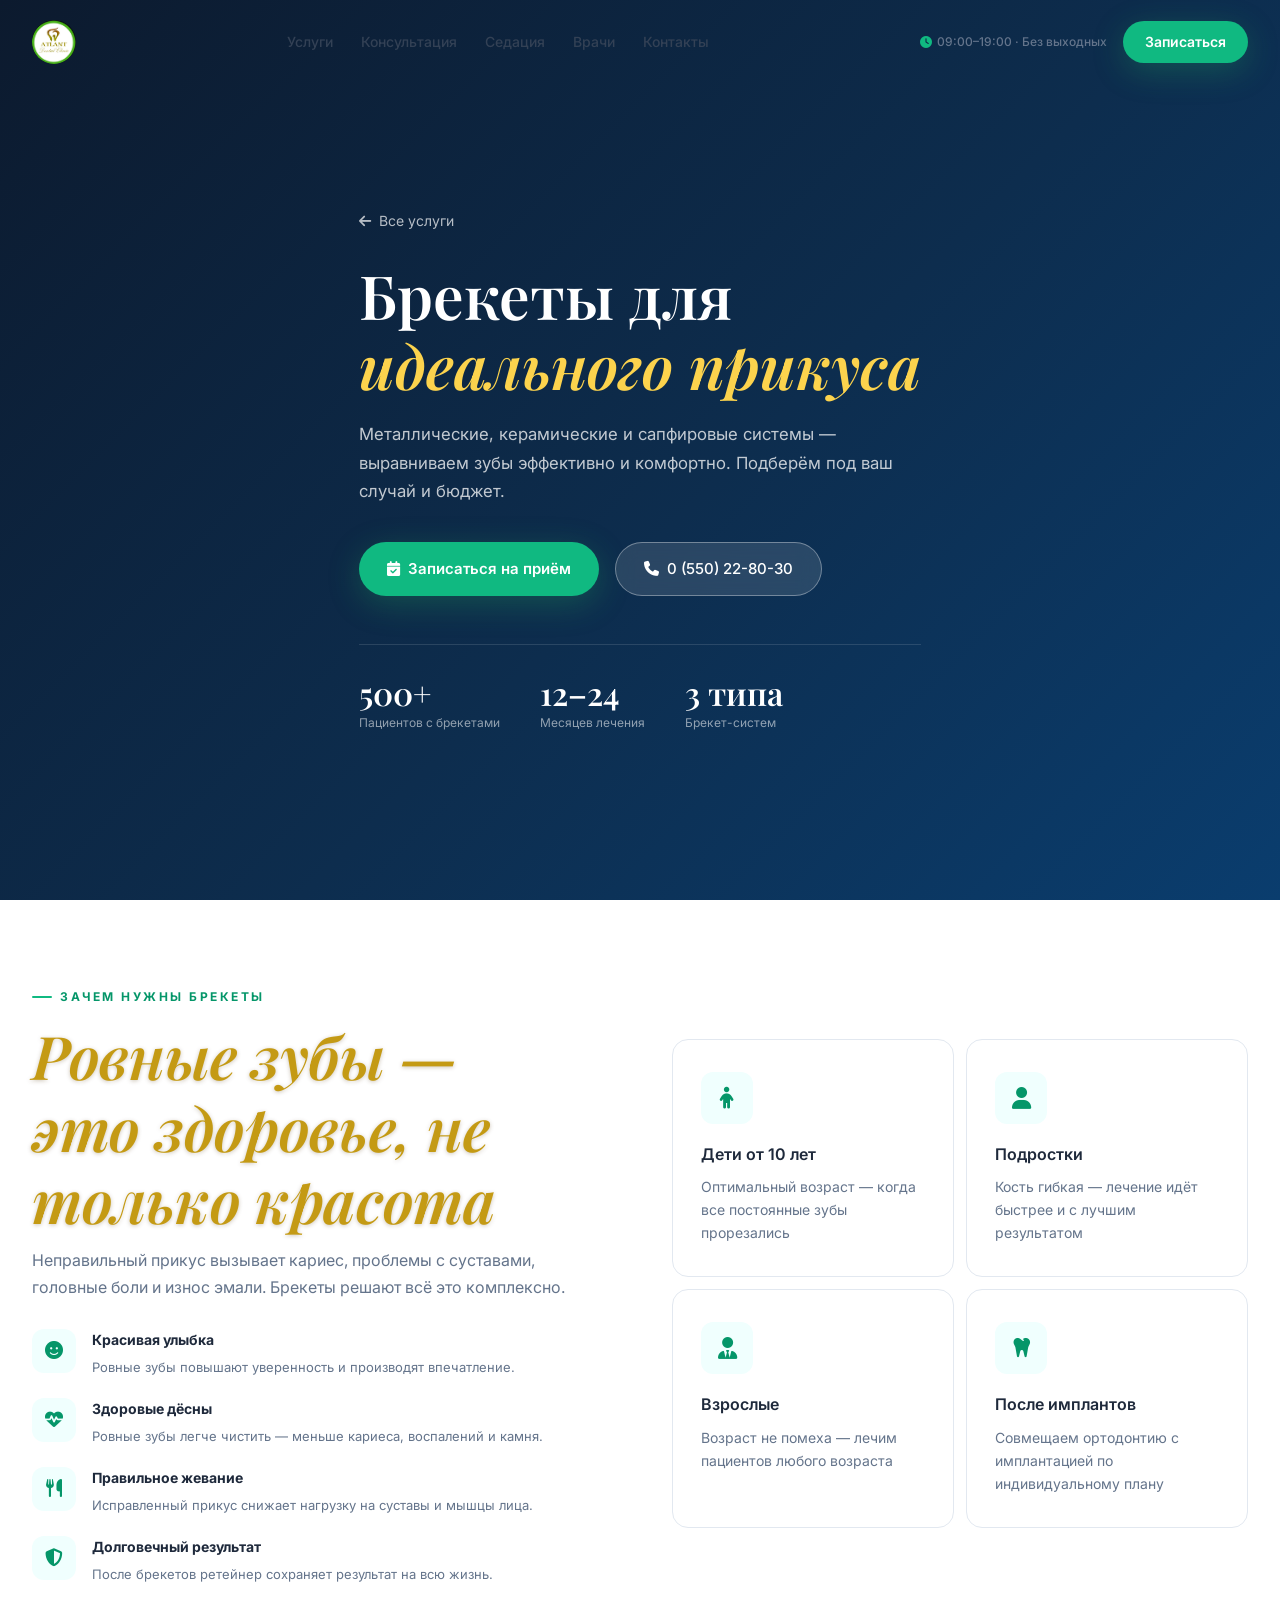
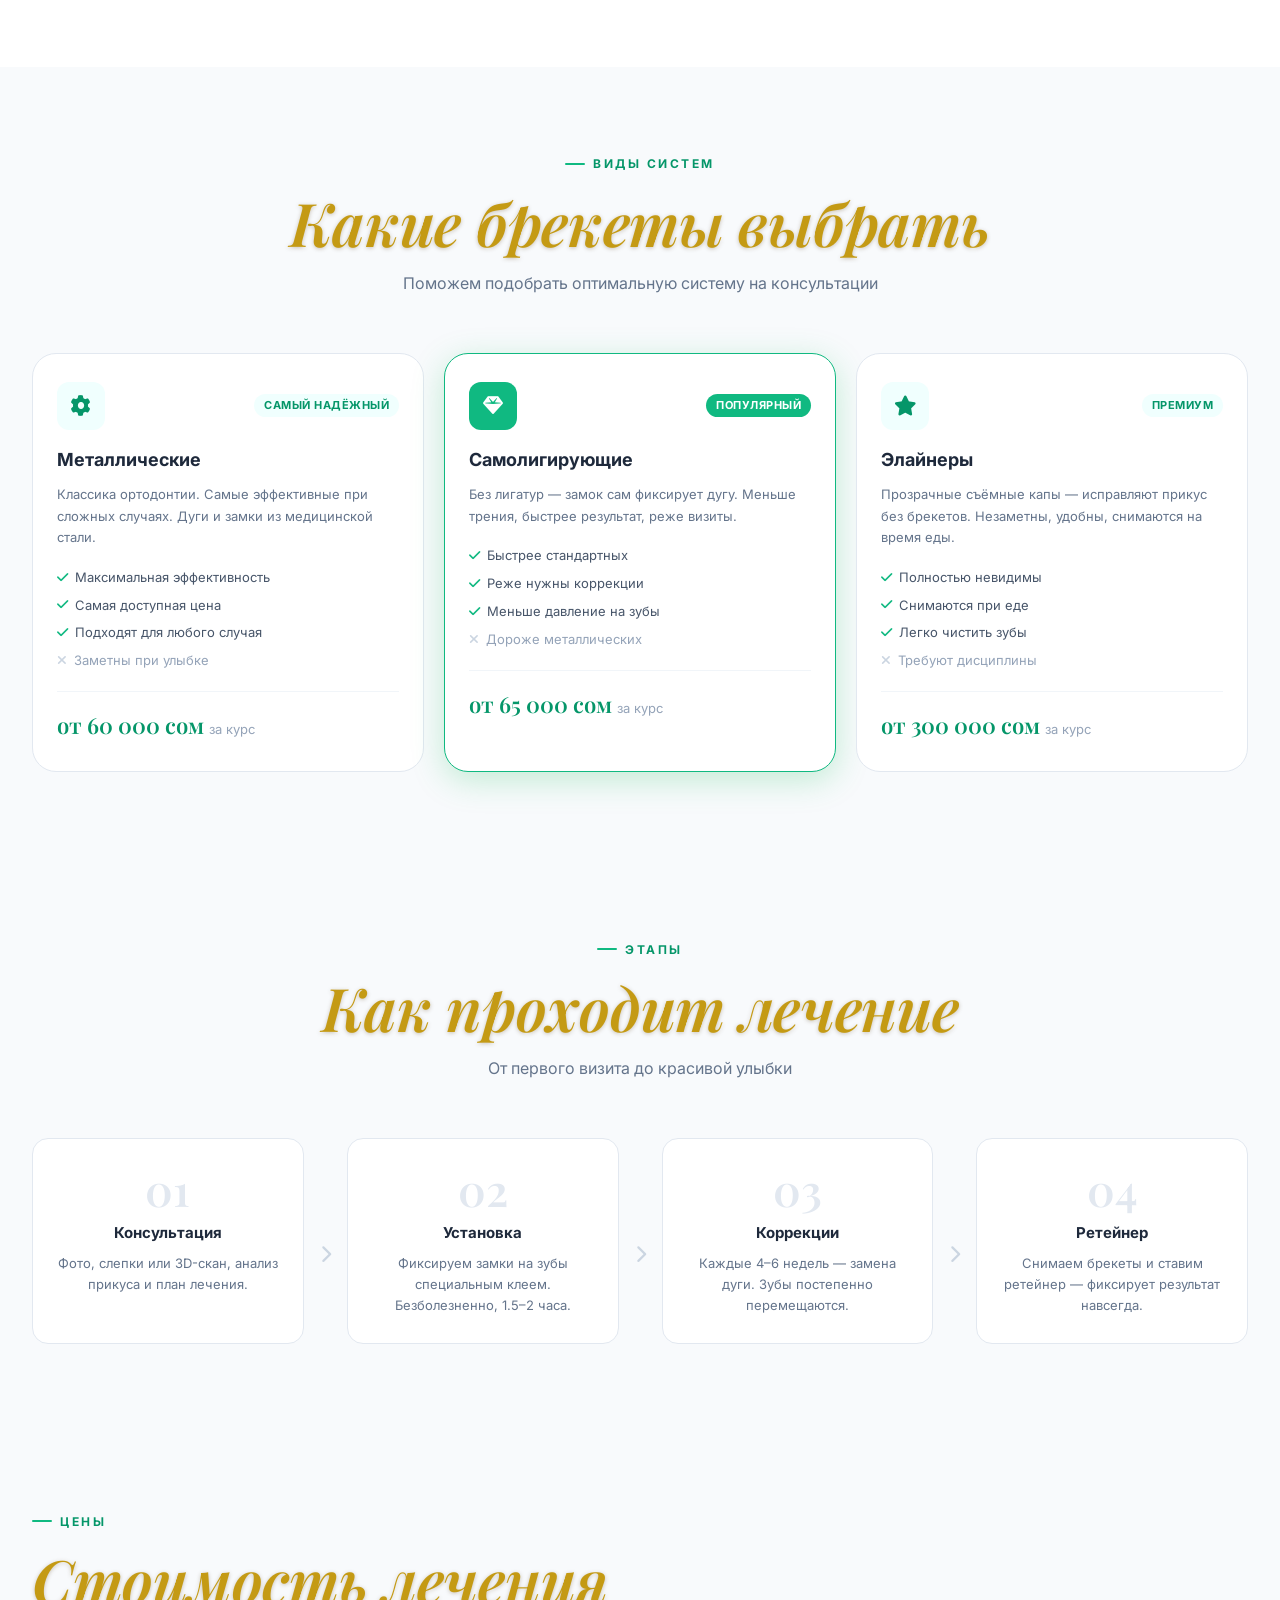
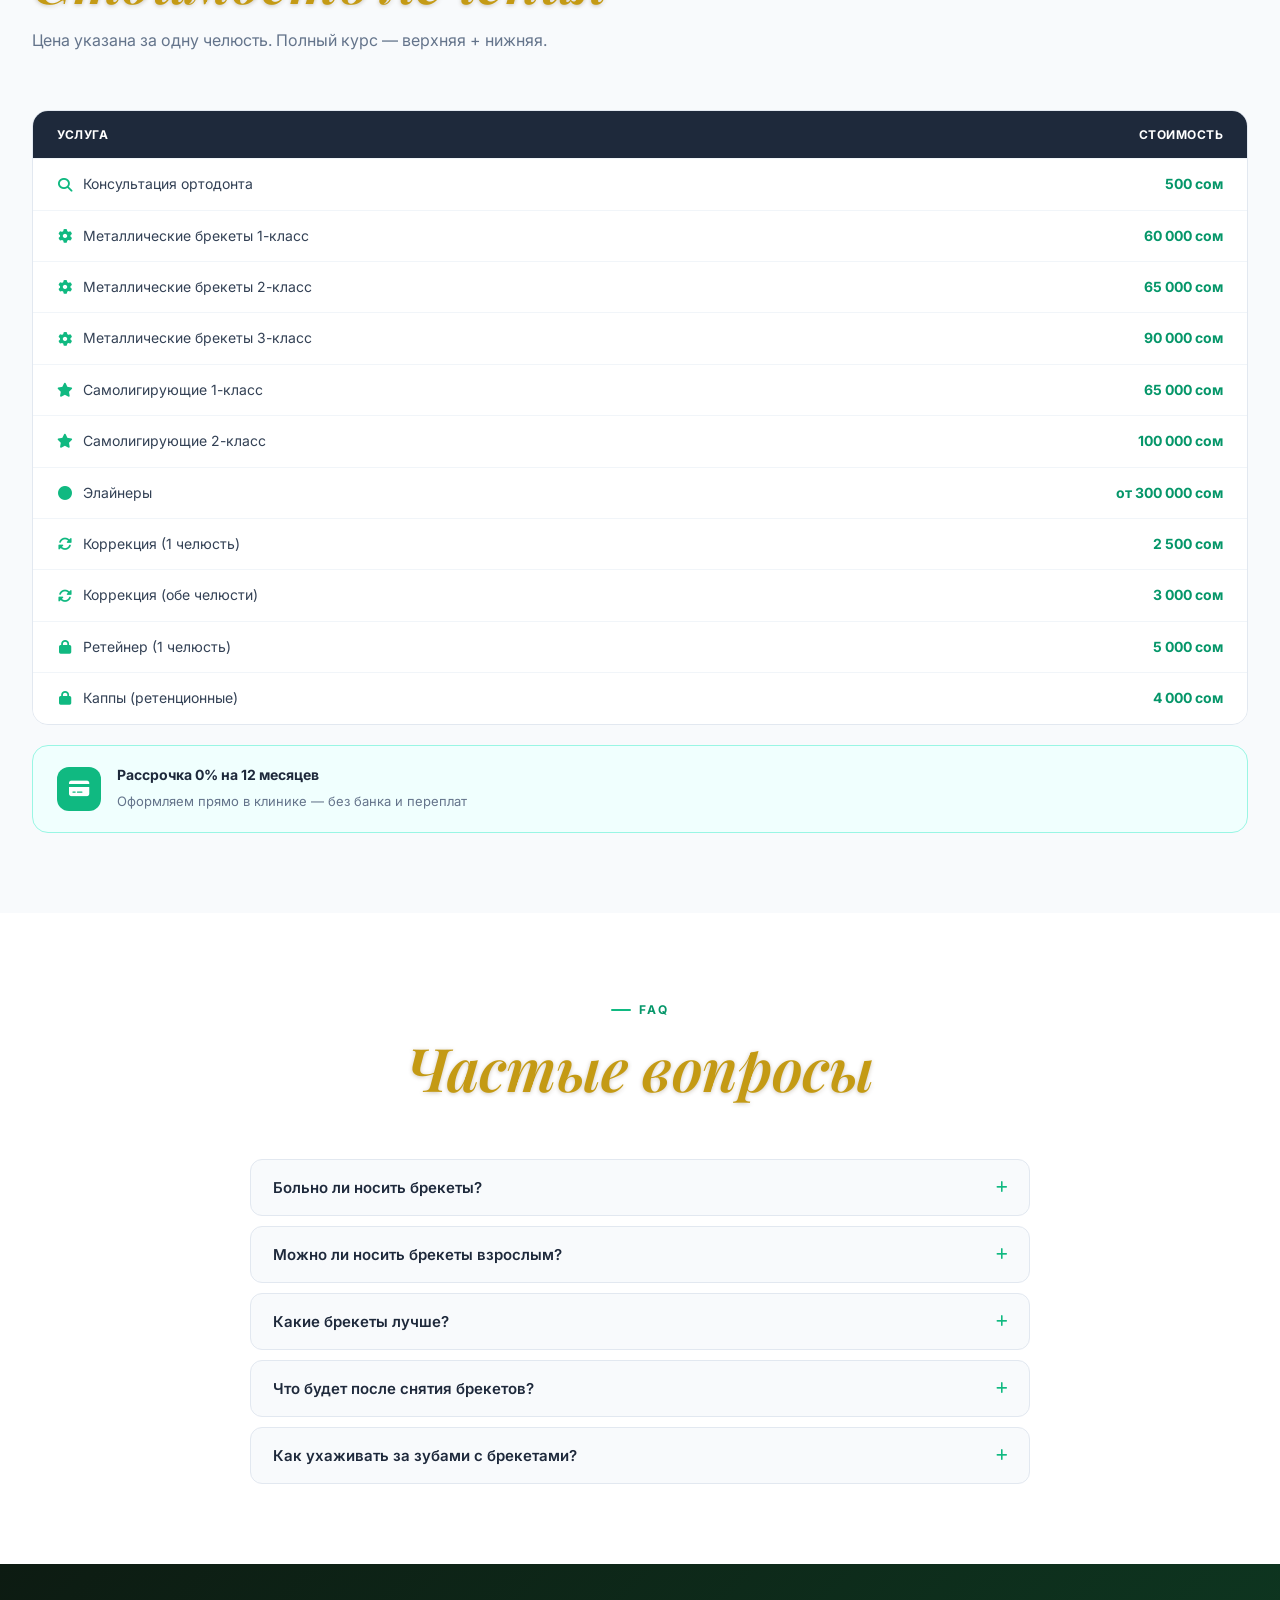
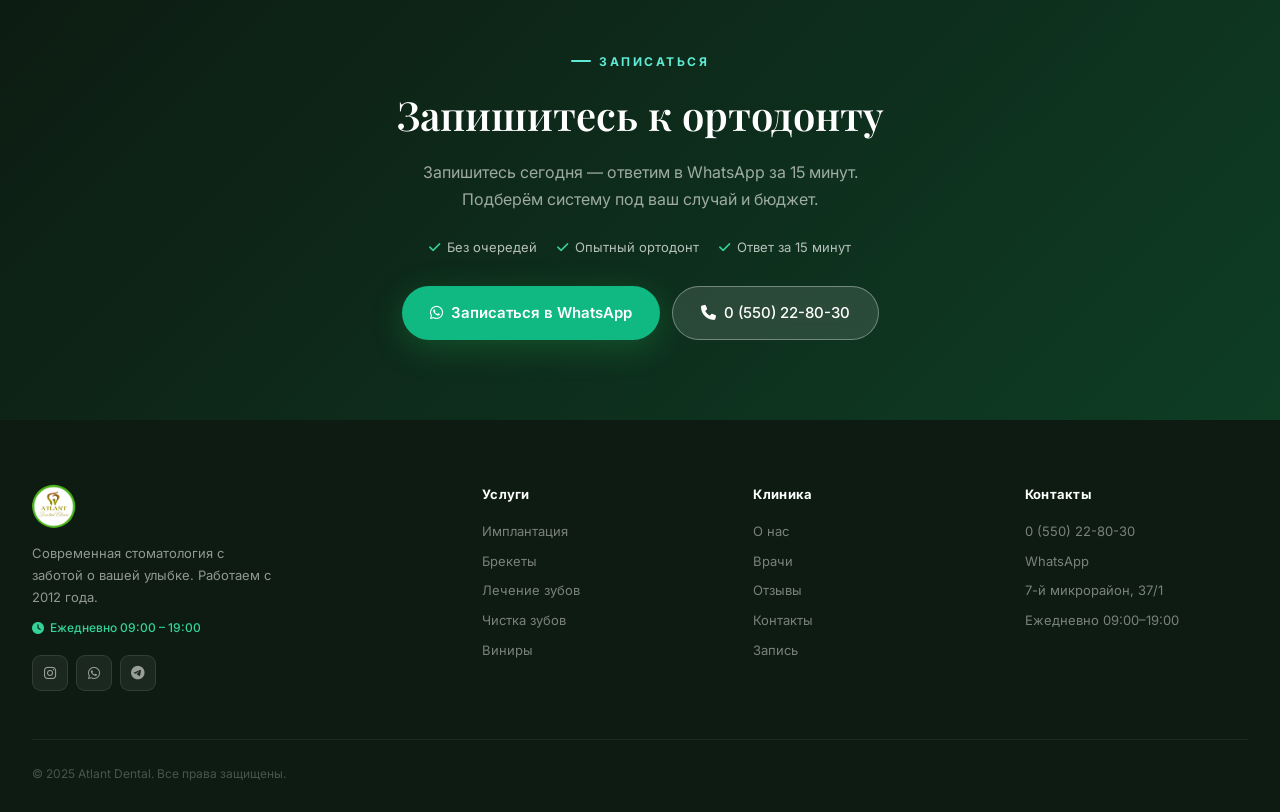
==== braces.html @ 26ce2384 "redesign: light green hero, remove chips, dark nav text" ====
<!DOCTYPE html>
<html lang="ru">
<head>
  <meta charset="UTF-8"/>
  <meta name="viewport" content="width=device-width, initial-scale=1.0"/>
  <title>Брекеты — Atlant Dental Clinic</title>
  <link rel="preconnect" href="https://fonts.googleapis.com"/>
  <link rel="preconnect" href="https://fonts.gstatic.com" crossorigin/>
  <link href="https://fonts.googleapis.com/css2?family=Inter:wght@300;400;500;600;700&family=Playfair+Display:ital,wght@0,400;0,600;1,400&display=swap" rel="stylesheet"/>
  <link rel="stylesheet" href="https://cdnjs.cloudflare.com/ajax/libs/font-awesome/6.5.0/css/all.min.css"/>
  <link rel="stylesheet" href="style.css"/>
</head>
<body>
<!-- NAVBAR -->
<nav id="navbar">
  <div class="nav-inner">
    <a href="index.html" class="logo"><img src="images/logo.png" alt="Atlant Dental Clinic" class="logo-img"/></a>
    <ul class="nav-links">
      <li><a href="index.html#services">Услуги</a></li>
      <li><a href="index.html#consultation">Консультация</a></li>
      <li><a href="index.html#sedation">Седация</a></li>
      <li><a href="index.html#doctors">Врачи</a></li>
      <li><a href="index.html#contacts">Контакты</a></li>
    </ul>
    <div class="nav-right">
      <div class="nav-hours"><i class="fas fa-clock"></i> 09:00–19:00 · Без выходных</div>
      <a href="index.html#appointment" class="btn-nav">Записаться</a>
    </div>
    <div class="burger" id="burger"><span></span><span></span><span></span></div>
  </div>
</nav>

<!-- MOBILE MENU -->
<div class="mobile-menu" id="mobileMenu">
  <button class="close-menu" id="closeMenu"><i class="fas fa-times"></i></button>
  <a href="index.html#services" class="mob-link">Услуги</a>
  <a href="index.html#consultation" class="mob-link">Консультация</a>
  <a href="index.html#sedation" class="mob-link">Седация</a>
  <a href="index.html#doctors" class="mob-link">Врачи</a>
  <a href="index.html#contacts" class="mob-link">Контакты</a>
  <a href="index.html#appointment" class="mob-link mob-cta">Записаться на приём</a>
  <div class="mob-hours"><i class="fas fa-clock"></i> Работаем ежедневно 09:00 – 19:00</div>
</div>

<!-- HERO -->
<section class="sp-hero brc-sp-hero">
  <div class="sp-hero-inner">
    <a href="index.html#services" class="sp-back"><i class="fas fa-arrow-left"></i> Все услуги</a>
    <h1 class="sp-hero-title">Брекеты для<br><em>идеального прикуса</em></h1>
    <p class="sp-hero-sub">Металлические, керамические и сапфировые системы — выравниваем зубы эффективно и комфортно. Подберём под ваш случай и бюджет.</p>
    <div class="sp-hero-btns">
      <a href="index.html#appointment" class="btn-green"><i class="fas fa-calendar-check"></i> Записаться на приём</a>
      <a href="tel:+996550228030" class="btn-white-outline"><i class="fas fa-phone"></i> 0 (550) 22-80-30</a>
    </div>
    <div class="sp-hero-stats">
      <div class="sp-stat"><div class="sp-stat-num">500+</div><div class="sp-stat-lbl">Пациентов с брекетами</div></div>
      <div class="sp-stat"><div class="sp-stat-num">12–24</div><div class="sp-stat-lbl">Месяцев лечения</div></div>
      <div class="sp-stat"><div class="sp-stat-num">3 типа</div><div class="sp-stat-lbl">Брекет-систем</div></div>
    </div>
  </div>
</section>

<!-- ABOUT -->
<section class="sp-about-section">
  <div class="container">
    <div class="sp-about-grid">
      <div>
        <div class="section-label reveal">Зачем нужны брекеты</div>
        <h2 class="section-title reveal reveal-delay-1">Ровные зубы —<br>это здоровье, не только красота</h2>
        <p class="section-sub reveal reveal-delay-2">Неправильный прикус вызывает кариес, проблемы с суставами, головные боли и износ эмали. Брекеты решают всё это комплексно.</p>
        <div class="sp-about-list reveal reveal-delay-3">
          <div class="sp-about-item">
            <div class="sp-about-icon"><i class="fas fa-smile"></i></div>
            <div><strong>Красивая улыбка</strong><span>Ровные зубы повышают уверенность и производят впечатление.</span></div>
          </div>
          <div class="sp-about-item">
            <div class="sp-about-icon"><i class="fas fa-heartbeat"></i></div>
            <div><strong>Здоровые дёсны</strong><span>Ровные зубы легче чистить — меньше кариеса, воспалений и камня.</span></div>
          </div>
          <div class="sp-about-item">
            <div class="sp-about-icon"><i class="fas fa-utensils"></i></div>
            <div><strong>Правильное жевание</strong><span>Исправленный прикус снижает нагрузку на суставы и мышцы лица.</span></div>
          </div>
          <div class="sp-about-item">
            <div class="sp-about-icon"><i class="fas fa-shield-alt"></i></div>
            <div><strong>Долговечный результат</strong><span>После брекетов ретейнер сохраняет результат на всю жизнь.</span></div>
          </div>
        </div>
      </div>
      <div class="reveal reveal-delay-2">
        <div class="adv-grid" style="grid-template-columns:1fr 1fr; gap:12px;">
          <div class="adv-card">
            <div class="adv-icon"><i class="fas fa-child"></i></div>
            <div class="adv-title">Дети от 10 лет</div>
            <div class="adv-desc">Оптимальный возраст — когда все постоянные зубы прорезались</div>
          </div>
          <div class="adv-card">
            <div class="adv-icon"><i class="fas fa-user"></i></div>
            <div class="adv-title">Подростки</div>
            <div class="adv-desc">Кость гибкая — лечение идёт быстрее и с лучшим результатом</div>
          </div>
          <div class="adv-card">
            <div class="adv-icon"><i class="fas fa-user-tie"></i></div>
            <div class="adv-title">Взрослые</div>
            <div class="adv-desc">Возраст не помеха — лечим пациентов любого возраста</div>
          </div>
          <div class="adv-card">
            <div class="adv-icon"><i class="fas fa-tooth"></i></div>
            <div class="adv-title">После имплантов</div>
            <div class="adv-desc">Совмещаем ортодонтию с имплантацией по индивидуальному плану</div>
          </div>
        </div>
      </div>
    </div>
  </div>
</section>

<!-- TYPES -->
<section style="padding:80px 0; background:var(--gray-50);" id="brc-types">
  <div class="container">
    <div class="section-head centered">
      <div class="section-label reveal">Виды систем</div>
      <h2 class="section-title reveal reveal-delay-1">Какие брекеты выбрать</h2>
      <p class="section-sub reveal reveal-delay-2">Поможем подобрать оптимальную систему на консультации</p>
    </div>
    <div class="sp-type-grid">
      <div class="sp-type-card reveal reveal-delay-1">
        <div class="sp-type-top">
          <div class="sp-type-icon"><i class="fas fa-cog"></i></div>
          <span class="sp-type-badge">Самый надёжный</span>
        </div>
        <div class="sp-type-name">Металлические</div>
        <div class="sp-type-desc">Классика ортодонтии. Самые эффективные при сложных случаях. Дуги и замки из медицинской стали.</div>
        <div class="sp-type-pros">
          <div class="sp-type-pro"><i class="fas fa-check"></i> Максимальная эффективность</div>
          <div class="sp-type-pro"><i class="fas fa-check"></i> Самая доступная цена</div>
          <div class="sp-type-pro"><i class="fas fa-check"></i> Подходят для любого случая</div>
          <div class="sp-type-pro con"><i class="fas fa-times"></i> Заметны при улыбке</div>
        </div>
        <div class="sp-type-price">от 60 000 сом <span>за курс</span></div>
      </div>
      <div class="sp-type-card sp-type-card--featured reveal reveal-delay-2">
        <div class="sp-type-top">
          <div class="sp-type-icon"><i class="fas fa-gem"></i></div>
          <span class="sp-type-badge">Популярный</span>
        </div>
        <div class="sp-type-name">Самолигирующие</div>
        <div class="sp-type-desc">Без лигатур — замок сам фиксирует дугу. Меньше трения, быстрее результат, реже визиты.</div>
        <div class="sp-type-pros">
          <div class="sp-type-pro"><i class="fas fa-check"></i> Быстрее стандартных</div>
          <div class="sp-type-pro"><i class="fas fa-check"></i> Реже нужны коррекции</div>
          <div class="sp-type-pro"><i class="fas fa-check"></i> Меньше давление на зубы</div>
          <div class="sp-type-pro con"><i class="fas fa-times"></i> Дороже металлических</div>
        </div>
        <div class="sp-type-price">от 65 000 сом <span>за курс</span></div>
      </div>
      <div class="sp-type-card reveal reveal-delay-3">
        <div class="sp-type-top">
          <div class="sp-type-icon"><i class="fas fa-star"></i></div>
          <span class="sp-type-badge">Премиум</span>
        </div>
        <div class="sp-type-name">Элайнеры</div>
        <div class="sp-type-desc">Прозрачные съёмные капы — исправляют прикус без брекетов. Незаметны, удобны, снимаются на время еды.</div>
        <div class="sp-type-pros">
          <div class="sp-type-pro"><i class="fas fa-check"></i> Полностью невидимы</div>
          <div class="sp-type-pro"><i class="fas fa-check"></i> Снимаются при еде</div>
          <div class="sp-type-pro"><i class="fas fa-check"></i> Легко чистить зубы</div>
          <div class="sp-type-pro con"><i class="fas fa-times"></i> Требуют дисциплины</div>
        </div>
        <div class="sp-type-price">от 300 000 сом <span>за курс</span></div>
      </div>
    </div>
  </div>
</section>

<!-- PROCESS -->
<section class="impl-process">
  <div class="container">
    <div class="section-head centered">
      <div class="section-label reveal">Этапы</div>
      <h2 class="section-title reveal reveal-delay-1">Как проходит лечение</h2>
      <p class="section-sub reveal reveal-delay-2">От первого визита до красивой улыбки</p>
    </div>
    <div class="impl-steps">
      <div class="impl-step reveal reveal-delay-1">
        <div class="step-num">01</div>
        <div class="step-title">Консультация</div>
        <div class="step-desc">Фото, слепки или 3D-скан, анализ прикуса и план лечения.</div>
      </div>
      <div class="impl-step-arrow"><i class="fas fa-chevron-right"></i></div>
      <div class="impl-step reveal reveal-delay-2">
        <div class="step-num">02</div>
        <div class="step-title">Установка</div>
        <div class="step-desc">Фиксируем замки на зубы специальным клеем. Безболезненно, 1.5–2 часа.</div>
      </div>
      <div class="impl-step-arrow"><i class="fas fa-chevron-right"></i></div>
      <div class="impl-step reveal reveal-delay-3">
        <div class="step-num">03</div>
        <div class="step-title">Коррекции</div>
        <div class="step-desc">Каждые 4–6 недель — замена дуги. Зубы постепенно перемещаются.</div>
      </div>
      <div class="impl-step-arrow"><i class="fas fa-chevron-right"></i></div>
      <div class="impl-step reveal reveal-delay-4">
        <div class="step-num">04</div>
        <div class="step-title">Ретейнер</div>
        <div class="step-desc">Снимаем брекеты и ставим ретейнер — фиксирует результат навсегда.</div>
      </div>
    </div>
  </div>
</section>

<!-- PRICING TABLE -->
<section class="sp-pricing">
  <div class="container">
    <div class="section-head">
      <div class="section-label reveal">Цены</div>
      <h2 class="section-title reveal reveal-delay-1">Стоимость лечения</h2>
      <p class="section-sub reveal reveal-delay-2">Цена указана за одну челюсть. Полный курс — верхняя + нижняя.</p>
    </div>
    <div class="sp-price-table reveal reveal-delay-1">
      <div class="sp-price-row sp-price-row-head"><span>Услуга</span><span>Стоимость</span></div>
      <div class="sp-price-row">
        <div class="sp-price-item-name"><i class="fas fa-search"></i> Консультация ортодонта</div>
        <span class="sp-price-amount">500 сом</span>
      </div>
      <div class="sp-price-row">
        <div class="sp-price-item-name"><i class="fas fa-cog"></i> Металлические брекеты 1-класс</div>
        <span class="sp-price-amount">60 000 сом</span>
      </div>
      <div class="sp-price-row">
        <div class="sp-price-item-name"><i class="fas fa-cog"></i> Металлические брекеты 2-класс</div>
        <span class="sp-price-amount">65 000 сом</span>
      </div>
      <div class="sp-price-row">
        <div class="sp-price-item-name"><i class="fas fa-cog"></i> Металлические брекеты 3-класс</div>
        <span class="sp-price-amount">90 000 сом</span>
      </div>
      <div class="sp-price-row">
        <div class="sp-price-item-name"><i class="fas fa-star"></i> Самолигирующие 1-класс</div>
        <span class="sp-price-amount">65 000 сом</span>
      </div>
      <div class="sp-price-row">
        <div class="sp-price-item-name"><i class="fas fa-star"></i> Самолигирующие 2-класс</div>
        <span class="sp-price-amount">100 000 сом</span>
      </div>
      <div class="sp-price-row">
        <div class="sp-price-item-name"><i class="fas fa-circle"></i> Элайнеры</div>
        <span class="sp-price-amount">от 300 000 сом</span>
      </div>
      <div class="sp-price-row">
        <div class="sp-price-item-name"><i class="fas fa-sync-alt"></i> Коррекция (1 челюсть)</div>
        <span class="sp-price-amount">2 500 сом</span>
      </div>
      <div class="sp-price-row">
        <div class="sp-price-item-name"><i class="fas fa-sync-alt"></i> Коррекция (обе челюсти)</div>
        <span class="sp-price-amount">3 000 сом</span>
      </div>
      <div class="sp-price-row">
        <div class="sp-price-item-name"><i class="fas fa-lock"></i> Ретейнер (1 челюсть)</div>
        <span class="sp-price-amount">5 000 сом</span>
      </div>
      <div class="sp-price-row">
        <div class="sp-price-item-name"><i class="fas fa-lock"></i> Каппы (ретенционные)</div>
        <span class="sp-price-amount">4 000 сом</span>
      </div>
    </div>
    <div class="sp-installment reveal">
      <div class="sp-installment-icon"><i class="fas fa-credit-card"></i></div>
      <div><strong>Рассрочка 0% на 12 месяцев</strong><span>Оформляем прямо в клинике — без банка и переплат</span></div>
    </div>
  </div>
</section>

<!-- FAQ -->
<section class="impl-faq-section">
  <div class="container">
    <div class="section-head centered">
      <div class="section-label reveal">FAQ</div>
      <h2 class="section-title reveal reveal-delay-1">Частые вопросы</h2>
    </div>
    <div class="impl-faq-list">
      <div class="impl-faq-item reveal reveal-delay-1">
        <button class="impl-faq-q">Больно ли носить брекеты? <i class="fas fa-plus"></i></button>
        <div class="impl-faq-a">Установка безболезненна. Первые 3–5 дней после установки и коррекции возможна ноющая боль при жевании — это нормально. Снимается обычными обезболивающими.</div>
      </div>
      <div class="impl-faq-item reveal reveal-delay-2">
        <button class="impl-faq-q">Можно ли носить брекеты взрослым? <i class="fas fa-plus"></i></button>
        <div class="impl-faq-a">Да, ограничений по возрасту нет. У взрослых лечение может занять чуть больше времени, но результат тот же. Многие наши пациенты — люди 30–45 лет.</div>
      </div>
      <div class="impl-faq-item reveal reveal-delay-3">
        <button class="impl-faq-q">Какие брекеты лучше? <i class="fas fa-plus"></i></button>
        <div class="impl-faq-a">С медицинской точки зрения — одинаково эффективны. Металлические дешевле и прочнее, керамические и сапфировые — незаметнее. Ортодонт поможет выбрать на консультации.</div>
      </div>
      <div class="impl-faq-item reveal reveal-delay-1">
        <button class="impl-faq-q">Что будет после снятия брекетов? <i class="fas fa-plus"></i></button>
        <div class="impl-faq-a">Устанавливается ретейнер — тонкая проволока на внутренней поверхности зубов. Фиксирует результат и носится постоянно. Без ретейнера зубы могут вернуться в исходное положение.</div>
      </div>
      <div class="impl-faq-item reveal reveal-delay-2">
        <button class="impl-faq-q">Как ухаживать за зубами с брекетами? <i class="fas fa-plus"></i></button>
        <div class="impl-faq-a">Чистить зубы после каждого приёма пищи ортодонтической щёткой и ёршиками. Рекомендуется ирригатор. Избегать твёрдой и липкой пищи.</div>
      </div>
    </div>
  </div>
</section>

<!-- CTA -->
<section class="impl-cta">
  <div class="container">
    <div class="sp-cta-inner reveal">
      <div class="section-label label-light" style="justify-content:center;">Записаться</div>
      <h2>Запишитесь к ортодонту</h2>
      <p>Запишитесь сегодня — ответим в WhatsApp за 15 минут.<br>Подберём систему под ваш случай и бюджет.</p>
      <div class="sp-cta-badges">
        <span><i class="fas fa-check"></i> Без очередей</span>
        <span><i class="fas fa-check"></i> Опытный ортодонт</span>
        <span><i class="fas fa-check"></i> Ответ за 15 минут</span>
      </div>
      <div class="sp-cta-btns">
        <a href="index.html#appointment" class="btn-green"><i class="fab fa-whatsapp"></i> Записаться в WhatsApp</a>
        <a href="tel:+996550228030" class="btn-white-outline"><i class="fas fa-phone"></i> 0 (550) 22-80-30</a>
      </div>
    </div>
  </div>
</section>
<!-- FOOTER -->
<footer>
  <div class="footer-inner container">
    <div class="footer-top">
      <div class="footer-brand">
        <a href="index.html" class="logo"><img src="images/logo.png" alt="Atlant Dental Clinic" class="logo-img"/></a>
        <p>Современная стоматология с заботой о вашей улыбке. Работаем с 2012 года.</p>
        <div class="footer-hours"><i class="fas fa-clock"></i> Ежедневно 09:00 – 19:00</div>
        <div class="footer-socials">
          <a href="https://www.instagram.com/atlant.kg" target="_blank" class="social-btn"><i class="fab fa-instagram"></i></a>
          <a href="https://wa.me/996550228030" target="_blank" class="social-btn"><i class="fab fa-whatsapp"></i></a>
          <a href="#" class="social-btn"><i class="fab fa-telegram"></i></a>
        </div>
      </div>
      <div class="footer-col">
        <div class="footer-col-title">Услуги</div>
        <ul class="footer-links">
          <li><a href="implants.html">Имплантация</a></li>
          <li><a href="braces.html">Брекеты</a></li>
          <li><a href="dentheal.html">Лечение зубов</a></li>
          <li><a href="dentclean.html">Чистка зубов</a></li>
          <li><a href="veneers.html">Виниры</a></li>
        </ul>
      </div>
      <div class="footer-col">
        <div class="footer-col-title">Клиника</div>
        <ul class="footer-links">
          <li><a href="index.html#advantages">О нас</a></li>
          <li><a href="index.html#doctors">Врачи</a></li>
          <li><a href="index.html#testimonials">Отзывы</a></li>
          <li><a href="index.html#contacts">Контакты</a></li>
          <li><a href="index.html#appointment">Запись</a></li>
        </ul>
      </div>
      <div class="footer-col">
        <div class="footer-col-title">Контакты</div>
        <ul class="footer-links">
          <li><a href="tel:+996550228030">0 (550) 22-80-30</a></li>
          <li><a href="https://wa.me/996550228030" target="_blank">WhatsApp</a></li>
          <li><a href="#">7-й микрорайон, 37/1</a></li>
          <li><a href="#">Ежедневно 09:00–19:00</a></li>
        </ul>
      </div>
    </div>
    <div class="footer-bottom">
      <span>© 2025 Atlant Dental. Все права защищены.</span>
    </div>
  </div>
</footer>
<script>
  const navbar = document.getElementById('navbar');
  window.addEventListener('scroll', () => navbar.classList.toggle('scrolled', window.scrollY > 60));
  const burger = document.getElementById('burger');
  const mobileMenu = document.getElementById('mobileMenu');
  function closeMobile() { burger.classList.remove('active'); mobileMenu.classList.remove('active'); document.body.classList.remove('no-scroll'); }
  document.getElementById('closeMenu').addEventListener('click', closeMobile);
  burger.addEventListener('click', () => { burger.classList.toggle('active'); mobileMenu.classList.toggle('active'); });
  document.querySelectorAll('.mob-link').forEach(l => l.addEventListener('click', closeMobile));
  const revealObs = new IntersectionObserver(entries => entries.forEach(e => { if(e.isIntersecting){ e.target.classList.add('visible'); revealObs.unobserve(e.target); } }), { threshold: 0.1 });
  document.querySelectorAll('.reveal').forEach(el => revealObs.observe(el));
  document.querySelectorAll('.impl-faq-q').forEach(btn => {
    btn.addEventListener('click', () => {
      const item = btn.parentElement;
      const isOpen = item.classList.contains('open');
      document.querySelectorAll('.impl-faq-item').forEach(i => i.classList.remove('open'));
      if (!isOpen) item.classList.add('open');
    });
  });
</script>
</body>
</html>
---- style.css ----
/* ═══════════════════════════════════════════════
   ATLANT DENTAL CLINIC — Design System v2
   Palette: White + Green (Medical & Premium)
═══════════════════════════════════════════════ */

*, *::before, *::after { box-sizing: border-box; margin: 0; padding: 0; }

:root {
  /* ── Brand Greens (тёплый эмеральд, мягче) ── */
  --green-50:  #f0fffe;
  --green-100: #ccfbf1;
  --green-200: #99f6e4;
  --green-300: #5eead4;
  --green-400: #2dd4bf;
  --green-500: #14b8a6;
  --green-600: #0d9488;
  --green-700: #0f766e;
  --green-800: #115e59;

  /* ── Primary (teal-emerald) ── */
  --primary: #10b981;
  --primary-dark: #059669;
  --primary-light: #34d399;
  --primary-soft: #d1fae5;

  /* ── Neutrals ── */
  --white: #ffffff;
  --off-white: #f8fafc;
  --gray-50: #f8fafc;
  --gray-100: #f1f5f9;
  --gray-200: #e2e8f0;
  --gray-300: #cbd5e1;
  --gray-400: #94a3b8;
  --gray-500: #64748b;
  --gray-600: #475569;
  --gray-700: #334155;
  --gray-800: #1e293b;
  --gray-900: #0f172a;

  /* ── Dark BG ── */
  --dark: #0d1b12;
  --dark-mid: #122a1c;
  --dark-light: #1a3d28;

  /* ── UI ── */
  --radius-sm: 8px;
  --radius: 12px;
  --radius-lg: 16px;
  --radius-xl: 24px;
  --radius-2xl: 32px;

  --shadow-xs: 0 1px 3px rgba(0,0,0,0.06);
  --shadow-sm: 0 2px 8px rgba(0,0,0,0.08);
  --shadow-md: 0 4px 24px rgba(0,0,0,0.1);
  --shadow-lg: 0 12px 40px rgba(0,0,0,0.12);
  --shadow-xl: 0 24px 64px rgba(0,0,0,0.14);
  --shadow-green: 0 8px 32px rgba(34,197,94,0.25);
  --shadow-green-lg: 0 16px 48px rgba(34,197,94,0.3);

  --font-head: 'Playfair Display', Georgia, serif;
  --font-body: 'Inter', system-ui, sans-serif;
  --transition: all 0.3s cubic-bezier(0.4,0,0.2,1);
  --transition-fast: all 0.18s ease;
}

html { scroll-behavior: smooth; }
body { font-family: var(--font-body); background: var(--white); color: var(--gray-800); overflow-x: hidden; line-height: 1.6; }
body.no-scroll { overflow: hidden; }
a { text-decoration: none; color: inherit; }
img { max-width: 100%; display: block; }

::-webkit-scrollbar { width: 5px; }
::-webkit-scrollbar-track { background: var(--gray-100); }
::-webkit-scrollbar-thumb { background: var(--primary); border-radius: 3px; }

/* ═══ BUTTONS ═══ */
.btn-green {
  display: inline-flex; align-items: center; gap: 8px;
  background: var(--primary);
  color: white;
  padding: 14px 28px;
  border-radius: 50px;
  font-size: 15px; font-weight: 600;
  border: none; cursor: pointer;
  transition: var(--transition);
  box-shadow: var(--shadow-green);
}
.btn-green:hover { background: var(--primary-dark); transform: translateY(-2px); box-shadow: var(--shadow-green-lg); }

.btn-green-sm {
  display: inline-flex; align-items: center; gap: 6px;
  background: var(--primary); color: white;
  padding: 10px 20px; border-radius: 50px;
  font-size: 13px; font-weight: 600;
  transition: var(--transition); box-shadow: var(--shadow-green);
}
.btn-green-sm:hover { background: var(--primary-dark); }

.btn-green-outline {
  display: inline-flex; align-items: center; gap: 8px;
  background: transparent; color: var(--primary);
  border: 2px solid var(--primary);
  padding: 12px 26px; border-radius: 50px;
  font-size: 15px; font-weight: 600;
  transition: var(--transition); cursor: pointer;
}
.btn-green-outline:hover { background: var(--primary); color: white; box-shadow: var(--shadow-green); transform: translateY(-2px); }

.btn-white-outline {
  display: inline-flex; align-items: center; gap: 8px;
  background: rgba(255,255,255,0.12); color: white;
  border: 1.5px solid rgba(255,255,255,0.35);
  padding: 14px 28px; border-radius: 50px;
  font-size: 15px; font-weight: 500;
  backdrop-filter: blur(10px); transition: var(--transition);
}
.btn-white-outline:hover { background: rgba(255,255,255,0.22); border-color: rgba(255,255,255,0.6); transform: translateY(-2px); }

.btn-white-outline-dark {
  display: inline-flex; align-items: center; gap: 8px;
  background: white; color: var(--gray-700);
  border: 1.5px solid var(--gray-200);
  padding: 14px 28px; border-radius: 50px;
  font-size: 15px; font-weight: 500;
  transition: var(--transition);
}
.btn-white-outline-dark:hover { border-color: var(--primary); color: var(--primary); transform: translateY(-2px); }

/* ═══ NAVBAR ═══ */
nav {
  position: fixed; top: 0; left: 0; right: 0; z-index: 1000;
  padding: 20px 0;
  transition: var(--transition);
}
nav.scrolled {
  background: rgba(255,255,255,0.96);
  backdrop-filter: blur(20px);
  padding: 12px 0;
  box-shadow: 0 1px 0 var(--gray-200), var(--shadow-sm);
}
.nav-inner {
  max-width: 1280px; margin: 0 auto; padding: 0 32px;
  display: flex; align-items: center; gap: 32px;
}
.logo { display: flex; align-items: center; gap: 10px; flex-shrink: 0; }
.logo-icon {
  width: 40px; height: 40px;
  background: var(--primary);
  border-radius: 10px;
  display: flex; align-items: center; justify-content: center;
  color: white; font-size: 18px;
  box-shadow: var(--shadow-green);
}
.logo-text-wrap { display: flex; flex-direction: column; line-height: 1.1; }
.logo-main { font-size: 16px; font-weight: 700; color: var(--gray-900); letter-spacing: 0.5px; }
.logo-sub { font-size: 10px; font-weight: 500; color: var(--gray-400); letter-spacing: 2px; }
nav:not(.scrolled) .logo-main { color: var(--gray-900); }
nav:not(.scrolled) .logo-sub { color: var(--gray-400); }

.nav-links { display: flex; gap: 28px; list-style: none; flex: 1; justify-content: center; }
.nav-links a {
  font-size: 14px; font-weight: 500; color: var(--gray-600);
  transition: var(--transition); white-space: nowrap;
  position: relative; padding-bottom: 2px;
}
.nav-links a::after {
  content: ''; position: absolute; bottom: -2px; left: 0; right: 0;
  height: 2px; background: var(--primary);
  transform: scaleX(0); transition: var(--transition); border-radius: 1px;
}
.nav-links a:hover { color: var(--primary); }
.nav-links a:hover::after { transform: scaleX(1); }
nav:not(.scrolled) .nav-links a { color: var(--gray-700); }
nav:not(.scrolled) .nav-links a:hover { color: var(--primary); }

.nav-right { display: flex; align-items: center; gap: 16px; flex-shrink: 0; }
.nav-hours {
  font-size: 12px; font-weight: 500; color: var(--gray-500);
  display: flex; align-items: center; gap: 5px; white-space: nowrap;
}
.nav-hours i { color: var(--primary); }
nav:not(.scrolled) .nav-hours { color: var(--gray-500); }

.btn-nav {
  background: var(--primary); color: white;
  padding: 10px 22px; border-radius: 50px;
  font-size: 14px; font-weight: 600;
  transition: var(--transition); box-shadow: var(--shadow-green);
  white-space: nowrap;
}
.btn-nav:hover { background: var(--primary-dark); transform: translateY(-1px); box-shadow: var(--shadow-green-lg); }

.burger { display: none; flex-direction: column; gap: 5px; cursor: pointer; padding: 4px; }
.burger span { display: block; width: 22px; height: 2px; background: var(--gray-800); border-radius: 2px; transition: var(--transition); }
nav:not(.scrolled) .burger span { background: var(--gray-800); }
.burger.active span:nth-child(1) { transform: translateY(7px) rotate(45deg); }
.burger.active span:nth-child(2) { opacity: 0; }
.burger.active span:nth-child(3) { transform: translateY(-7px) rotate(-45deg); }

/* ═══ MOBILE MENU ═══ */
.mobile-menu {
  display: none; position: fixed; inset: 0; z-index: 999;
  background: var(--dark);
  flex-direction: column; align-items: center; justify-content: center; gap: 28px;
}
.mobile-menu.active { display: flex; }
.close-menu {
  position: absolute; top: 24px; right: 24px;
  background: rgba(255,255,255,0.08); border: 1px solid rgba(255,255,255,0.12);
  color: white; width: 40px; height: 40px;
  border-radius: 50%; font-size: 16px; cursor: pointer;
  display: flex; align-items: center; justify-content: center;
  transition: var(--transition);
}
.close-menu:hover { background: var(--primary); border-color: var(--primary); }
.mob-link { font-size: 28px; color: rgba(255,255,255,0.85); font-family: var(--font-head); transition: var(--transition); }
.mob-link:hover { color: var(--primary-light); }
.mob-cta { color: var(--primary-light) !important; }
.mob-hours { font-size: 13px; color: rgba(255,255,255,0.4); display: flex; align-items: center; gap: 6px; }
.mob-hours i { color: var(--primary); }

/* ═══ COMMON ═══ */
.container { max-width: 1280px; margin: 0 auto; padding: 0 32px; }
section { padding: 96px 0; }
.section-alt { background: var(--gray-50); }
.section-dark { background: var(--dark); }

.section-head { margin-bottom: 56px; }
.section-head.centered { text-align: center; }
.section-head.centered .section-sub { margin-left: auto; margin-right: auto; }

.section-label {
  display: inline-flex; align-items: center; gap: 8px;
  font-size: 12px; font-weight: 700; letter-spacing: 2.5px; text-transform: uppercase;
  color: var(--primary-dark); margin-bottom: 12px;
}
.section-label::before { content: ''; width: 20px; height: 2px; background: var(--primary); border-radius: 1px; }
.label-light { color: var(--green-300); }
.label-light::before { background: var(--green-300); }

.section-title {
  font-family: var(--font-head);
  font-size: clamp(40px, 5vw, 60px);
  font-weight: 600; font-style: italic;
  color: #c49a14; line-height: 1.2; letter-spacing: -0.3px;
  text-shadow: 0 1px 4px rgba(80,50,0,0.28);
}
.title-white { color: #f0c040; }
.section-sub { font-size: 16px; color: var(--gray-500); line-height: 1.7; max-width: 560px; margin-top: 12px; }
.sub-white { color: rgba(255,255,255,0.5); }

/* ═══ REVEAL ANIMATIONS ═══ */
.reveal, .fade-up, .fade-in {
  opacity: 0; transition: opacity 0.6s cubic-bezier(0.4,0,0.2,1), transform 0.6s cubic-bezier(0.4,0,0.2,1);
}
.reveal { transform: translateY(24px); }
.fade-up { transform: translateY(20px); animation: none; }
.fade-in { animation: none; }
.reveal.visible, .fade-up.visible, .fade-in.visible { opacity: 1; transform: translateY(0) !important; }

/* Hero animations triggered by class */
.fade-up { animation: fadeUpIn 0.7s cubic-bezier(0.4,0,0.2,1) forwards; opacity: 0; }
.fade-in { animation: fadeIn 0.8s cubic-bezier(0.4,0,0.2,1) forwards; opacity: 0; }

@keyframes fadeUpIn { to { opacity: 1; transform: translateY(0); } }
@keyframes fadeIn { to { opacity: 1; } }

.delay-1 { animation-delay: 0.15s; transition-delay: 0.1s; }
.delay-2 { animation-delay: 0.3s; transition-delay: 0.2s; }
.delay-3 { animation-delay: 0.45s; transition-delay: 0.3s; }
.delay-4 { animation-delay: 0.6s; transition-delay: 0.4s; }
.delay-5 { animation-delay: 0.75s; transition-delay: 0.5s; }

/* ═══ IMAGE PLACEHOLDERS ═══ */
.img-placeholder {
  width: 100%; height: 100%;
  background: linear-gradient(135deg, var(--green-50), var(--green-100));
  display: flex; flex-direction: column; align-items: center; justify-content: center;
  gap: 10px; color: var(--green-400);
}
.img-placeholder i { font-size: 48px; opacity: 0.6; }
.img-placeholder span { font-size: 13px; color: var(--gray-400); font-weight: 500; }
.svc-img i { font-size: 36px; }
.doctor-photo i { font-size: 56px; }
.sedation-img i { font-size: 64px; color: var(--green-300); }
.consult-img i { font-size: 80px; color: var(--green-400); }

/* ═══ HERO ═══ */
#hero {
  min-height: 100vh;
  background: linear-gradient(135deg, #e8fdf5 0%, #f0fffe 60%, #ffffff 100%);
  position: relative; overflow: hidden;
  display: flex; align-items: center;
  padding: 100px 0 80px;
}
.hero-bg { position: absolute; inset: 0; pointer-events: none; }
.hero-shape {
  position: absolute; border-radius: 50%;
  background: radial-gradient(circle, #10b981 0%, transparent 70%);
  filter: blur(90px); opacity: 0.08;
}
.hero-shape.shape-1 { width: 600px; height: 600px; top: -200px; right: -100px; }
.hero-shape.shape-2 { width: 400px; height: 400px; bottom: -120px; left: -80px; opacity: 0.05; }
.hero-shape.shape-3 { width: 300px; height: 300px; top: 40%; left: 40%; opacity: 0.04; }

.hero-inner { display: grid; grid-template-columns: 1fr 1fr; gap: 64px; align-items: center; position: relative; z-index: 1; }

.hero-tag {
  display: inline-flex; align-items: center; gap: 8px;
  align-self: flex-start; width: fit-content;
  background: rgba(16,185,129,0.1); border: 1px solid rgba(16,185,129,0.25);
  color: var(--primary-dark); padding: 7px 16px; border-radius: 50px;
  font-size: 13px; font-weight: 500; margin-bottom: 20px;
}
.hero-tag i { color: var(--primary); }

.hero-title {
  font-family: var(--font-head);
  font-size: clamp(40px, 5.5vw, 68px);
  font-weight: 600; font-style: italic;
  color: var(--gray-900); line-height: 1.1; letter-spacing: -1px; margin-bottom: 20px;
  text-shadow: none;
}
.hero-title em { font-style: italic; color: #c49a14; text-shadow: 0 1px 4px rgba(80,50,0,0.18); }

.hero-desc { font-size: 17px; color: var(--gray-600); line-height: 1.75; max-width: 480px; margin-bottom: 36px; }

.hero-btns { display: flex; gap: 12px; flex-wrap: wrap; }

/* outline button for light hero */
.btn-hero-outline {
  display: inline-flex; align-items: center; gap: 8px;
  border: 2px solid var(--gray-300);
  color: var(--gray-700);
  padding: 13px 24px;
  border-radius: 50px;
  font-size: 15px; font-weight: 600;
  background: white;
  transition: var(--transition);
}
.btn-hero-outline:hover {
  border-color: var(--primary);
  color: var(--primary);
  background: var(--primary-soft);
}

.hero-stats {
  display: flex; align-items: center; gap: 0;
  margin-top: 44px; padding-top: 36px;
  border-top: 1px solid var(--gray-200);
}
.hero-stat { text-align: center; flex: 1; }
.hero-stat-num { font-family: var(--font-head); font-size: 36px; font-weight: 600; color: var(--gray-900); line-height: 1; }
.hero-stat-suf { font-size: 20px; font-weight: 600; color: var(--primary); }
.hero-stat-lbl { display: block; font-size: 12px; color: var(--gray-400); margin-top: 4px; letter-spacing: 0.3px; }
.hero-stat-div { width: 1px; height: 40px; background: var(--gray-200); margin: 0 8px; }

/* hero chips */
.hero-chips {
  display: flex; flex-wrap: wrap; gap: 10px;
  margin-top: 18px;
}
.hero-chip {
  display: inline-flex; align-items: center; gap: 6px;
  background: rgba(255,255,255,0.08);
  border: 1px solid rgba(255,255,255,0.14);
  color: rgba(255,255,255,0.82);
  padding: 6px 14px; border-radius: 50px;
  font-size: 13px; font-weight: 500;
  backdrop-filter: blur(4px);
}
.hero-chip i { color: var(--primary-light); font-size: 12px; }

.hero-visual { position: relative; display: flex; justify-content: center; align-items: center; }
.hero-card-main {
  width: 100%; max-width: 460px; aspect-ratio: 4/5;
  border-radius: var(--radius-2xl); overflow: hidden; position: relative;
  box-shadow: var(--shadow-xl), 0 0 0 1px rgba(255,255,255,0.06);
}
.hero-badge-float {
  position: absolute;
  background: rgba(255,255,255,0.97); backdrop-filter: blur(20px);
  border-radius: var(--radius); padding: 12px 18px;
  box-shadow: var(--shadow-lg);
  display: flex; align-items: center; gap: 12px;
  animation: float 3s ease-in-out infinite;
}
.hero-badge-float.badge-safe { bottom: 40px; left: -32px; animation-delay: 0s; }
.hero-badge-float.badge-fast { top: 60px; right: -24px; animation-delay: 1.5s; }
.badge-icon { width: 36px; height: 36px; border-radius: 9px; background: var(--green-50); color: var(--primary); display: flex; align-items: center; justify-content: center; font-size: 16px; }
.hero-badge-float strong { display: block; font-size: 13px; font-weight: 700; color: var(--gray-800); line-height: 1.2; }
.hero-badge-float span { font-size: 11px; color: var(--gray-400); }

@keyframes float { 0%,100% { transform: translateY(0); } 50% { transform: translateY(-8px); } }

.hero-scroll-hint {
  position: absolute; bottom: 32px; left: 50%; transform: translateX(-50%);
  color: rgba(255,255,255,0.3); font-size: 16px;
  animation: bounce 2s ease-in-out infinite;
}
@keyframes bounce { 0%,100% { transform: translateX(-50%) translateY(0); } 50% { transform: translateX(-50%) translateY(6px); } }

/* ═══ TRUST BAR ═══ */
.trust-bar {
  background: white; border-bottom: 1px solid var(--gray-200);
  padding: 18px 0; box-shadow: var(--shadow-xs);
}
.trust-items { display: flex; align-items: center; justify-content: center; gap: 0; flex-wrap: wrap; }
.trust-item { display: flex; align-items: center; gap: 8px; font-size: 13px; font-weight: 500; color: var(--gray-600); padding: 6px 24px; }
.trust-item i { color: var(--primary); font-size: 15px; }
.trust-div { width: 1px; height: 20px; background: var(--gray-200); }

/* ═══ ADVANTAGES ═══ */
.adv-grid { display: grid; grid-template-columns: repeat(3, 1fr); gap: 20px; }
.adv-card {
  background: white; border: 1px solid var(--gray-200);
  border-radius: var(--radius-lg); padding: 32px 28px;
  transition: var(--transition); position: relative; overflow: hidden;
}
.adv-card::before {
  content: ''; position: absolute; top: 0; left: 0; right: 0;
  height: 3px; background: var(--primary);
  transform: scaleX(0); transform-origin: left; transition: var(--transition);
}
.adv-card:hover { transform: translateY(-5px); box-shadow: var(--shadow-lg); border-color: transparent; }
.adv-card:hover::before { transform: scaleX(1); }
.adv-icon {
  width: 52px; height: 52px; border-radius: var(--radius);
  background: var(--green-50); color: var(--primary-dark);
  display: flex; align-items: center; justify-content: center;
  font-size: 22px; margin-bottom: 18px; transition: var(--transition);
}
.adv-card:hover .adv-icon { background: var(--primary); color: white; }
.adv-title { font-size: 16px; font-weight: 600; color: var(--gray-800); margin-bottom: 8px; }
.adv-desc { font-size: 14px; color: var(--gray-500); line-height: 1.65; }

/* ═══ SERVICES ═══ */
.services-grid { display: grid; grid-template-columns: repeat(3, 1fr); gap: 24px; }
.svc-card {
  background: white; border: 1px solid var(--gray-200);
  border-radius: var(--radius-xl); overflow: hidden;
  transition: var(--transition); display: block;
}
.svc-card:hover { transform: translateY(-6px); box-shadow: var(--shadow-xl); border-color: var(--green-200); }
.svc-img-wrap { height: 180px; overflow: hidden; position: relative; }
.svc-body { padding: 24px; }
.svc-icon {
  width: 44px; height: 44px; border-radius: var(--radius-sm);
  background: var(--green-50); color: var(--primary-dark);
  display: flex; align-items: center; justify-content: center;
  font-size: 20px; margin-bottom: 14px; transition: var(--transition);
}
.svc-card:hover .svc-icon { background: var(--primary); color: white; }
.svc-name { font-size: 18px; font-weight: 700; color: var(--gray-800); margin-bottom: 8px; }
.svc-desc { font-size: 13px; color: var(--gray-500); line-height: 1.65; margin-bottom: 18px; }
.svc-link { font-size: 13px; font-weight: 600; color: var(--primary-dark); display: inline-flex; align-items: center; gap: 5px; transition: var(--transition); }
.svc-link i { transition: var(--transition); }
.svc-card:hover .svc-link { color: var(--primary); }
.svc-card:hover .svc-link i { transform: translateX(4px); }

/* ═══ CONSULTATION ═══ */
#consultation { background: white; }
.consult-wrap { display: grid; grid-template-columns: 1fr 1fr; gap: 72px; align-items: center; }
.consult-visual { position: relative; }
.consult-img-wrap {
  width: 100%; aspect-ratio: 3/4;
  border-radius: var(--radius-2xl); overflow: hidden;
  box-shadow: var(--shadow-xl);
}
.consult-price-card {
  position: absolute; bottom: 32px; right: -24px;
  background: white; border-radius: var(--radius-lg);
  padding: 20px 24px; box-shadow: var(--shadow-lg);
  border: 1px solid var(--green-200);
  text-align: center; min-width: 180px;
}
.consult-price-label { font-size: 12px; color: var(--gray-500); font-weight: 600; text-transform: uppercase; letter-spacing: 0.5px; margin-bottom: 6px; }
.consult-price-val { font-family: var(--font-head); font-size: 32px; font-weight: 600; color: var(--primary-dark); line-height: 1; }
.consult-price-val span { font-size: 16px; font-weight: 400; }
.consult-price-note { font-size: 12px; color: var(--gray-400); margin-top: 4px; }

.consult-list { display: flex; flex-direction: column; gap: 16px; margin: 28px 0 32px; }
.consult-item { display: flex; align-items: flex-start; gap: 14px; }
.consult-item-icon {
  width: 40px; height: 40px; border-radius: var(--radius-sm);
  background: var(--green-50); color: var(--primary-dark);
  display: flex; align-items: center; justify-content: center;
  font-size: 16px; flex-shrink: 0;
}
.consult-item strong { display: block; font-size: 14px; font-weight: 600; color: var(--gray-800); margin-bottom: 2px; }
.consult-item span { font-size: 13px; color: var(--gray-500); line-height: 1.5; }

/* ═══ SEDATION ═══ */
.sedation-layout { display: grid; grid-template-columns: 1fr 1fr; gap: 56px; align-items: start; }
.sedation-img-wrap { width: 100%; aspect-ratio: 4/3; border-radius: var(--radius-xl); overflow: hidden; box-shadow: var(--shadow-md); margin-bottom: 28px; }
.sedation-who h3 { font-size: 17px; font-weight: 700; color: var(--gray-800); margin-bottom: 14px; }
.sedation-who-list { list-style: none; display: flex; flex-direction: column; gap: 10px; }
.sedation-who-list li { display: flex; align-items: center; gap: 10px; font-size: 14px; color: var(--gray-600); }
.sedation-who-list li i { color: var(--primary); font-size: 13px; flex-shrink: 0; }

.sedation-benefits h3 { font-size: 20px; font-weight: 700; color: var(--gray-800); margin-bottom: 20px; }
.sedation-cards { display: grid; grid-template-columns: 1fr 1fr; gap: 16px; margin-bottom: 28px; }
.sedation-card {
  background: white; border: 1px solid var(--gray-200);
  border-radius: var(--radius-lg); padding: 20px;
  transition: var(--transition);
}
.sedation-card:hover { border-color: var(--green-300); box-shadow: var(--shadow-sm); transform: translateY(-3px); }
.sed-icon { width: 40px; height: 40px; border-radius: var(--radius-sm); background: var(--green-50); color: var(--primary-dark); display: flex; align-items: center; justify-content: center; font-size: 18px; margin-bottom: 12px; }
.sedation-card strong { display: block; font-size: 14px; font-weight: 600; color: var(--gray-800); margin-bottom: 4px; }
.sedation-card span { font-size: 12px; color: var(--gray-500); line-height: 1.5; }

/* ═══ CTA MID ═══ */
.cta-mid {
  background: linear-gradient(135deg, var(--primary-dark) 0%, var(--green-800) 100%);
  padding: 64px 0;
}
.cta-mid-inner {
  display: flex; align-items: center; justify-content: space-between; gap: 40px;
  background: rgba(255,255,255,0.06); border: 1px solid rgba(255,255,255,0.12);
  border-radius: var(--radius-2xl); padding: 40px 48px;
  backdrop-filter: blur(10px);
}
.cta-mid-text h2 { font-family: var(--font-head); font-size: 32px; font-weight: 600; color: white; margin-bottom: 8px; }
.cta-mid-text p { font-size: 15px; color: rgba(255,255,255,0.65); }
.cta-mid-btns { display: flex; gap: 12px; flex-shrink: 0; }

/* ═══ DOCTORS ═══ */
.doctors-grid { display: grid; grid-template-columns: repeat(4, 1fr); gap: 24px; }
.doctor-card {
  background: white; border-radius: var(--radius-xl); overflow: hidden;
  border: 1px solid var(--gray-200);
  transition: var(--transition); box-shadow: var(--shadow-xs);
}
.doctor-card:hover { transform: translateY(-6px); box-shadow: var(--shadow-xl); border-color: var(--green-200); }
.doctor-img { height: 220px; overflow: hidden; position: relative; }
.doctor-body { padding: 20px; }
.doctor-spec { font-size: 12px; font-weight: 700; text-transform: uppercase; letter-spacing: 1px; color: var(--primary-dark); margin-bottom: 6px; }
.doctor-name { font-size: 16px; font-weight: 700; color: var(--gray-800); margin-bottom: 10px; line-height: 1.3; }
.doctor-exp {
  display: inline-flex; align-items: center; gap: 5px;
  font-size: 12px; color: var(--gray-500);
  background: var(--gray-100); padding: 4px 10px;
  border-radius: 50px; margin-bottom: 10px;
}
.doctor-exp i { color: var(--primary); }
.doctor-desc { font-size: 13px; color: var(--gray-500); line-height: 1.6; }

/* ═══ TESTIMONIALS ═══ */
#testimonials { overflow: hidden; }
.slider-wrap { overflow: hidden; }
.slider-track { display: flex; gap: 20px; transition: transform 0.5s cubic-bezier(0.4,0,0.2,1); }
.review-card {
  min-width: calc(33.333% - 14px); width: calc(33.333% - 14px);
  background: rgba(255,255,255,0.05); border: 1px solid rgba(255,255,255,0.1);
  border-radius: var(--radius-xl); padding: 32px 28px;
  backdrop-filter: blur(10px); flex-shrink: 0;
}
.review-stars { display: flex; gap: 3px; margin-bottom: 14px; }
.review-stars i { color: #fbbf24; font-size: 14px; }
.review-text { font-size: 15px; color: rgba(255,255,255,0.7); line-height: 1.75; margin-bottom: 22px; font-style: italic; }
.review-author { display: flex; align-items: center; gap: 12px; }
.author-ava { width: 40px; height: 40px; border-radius: 50%; background: linear-gradient(135deg, var(--primary), var(--green-300)); display: flex; align-items: center; justify-content: center; font-weight: 700; color: white; font-size: 15px; flex-shrink: 0; }
.author-name { font-size: 14px; font-weight: 600; color: white; }
.author-date { font-size: 12px; color: rgba(255,255,255,0.35); }

.slider-controls { display: flex; align-items: center; justify-content: center; gap: 12px; margin-top: 36px; }
.slider-btn { width: 44px; height: 44px; border-radius: 50%; border: 1px solid rgba(255,255,255,0.15); background: transparent; color: rgba(255,255,255,0.6); cursor: pointer; font-size: 14px; display: flex; align-items: center; justify-content: center; transition: var(--transition); }
.slider-btn:hover { background: var(--primary); border-color: var(--primary); color: white; }
.slider-dots { display: flex; gap: 6px; }
.dot { width: 8px; height: 8px; border-radius: 50%; background: rgba(255,255,255,0.2); cursor: pointer; transition: var(--transition); }
.dot.active { background: var(--primary); width: 24px; border-radius: 4px; }

/* ═══ APPOINTMENT ═══ */
#appointment { background: white; }
.appt-wrap { display: grid; grid-template-columns: 1fr 1.5fr; gap: 72px; align-items: start; }
.appt-features { display: flex; flex-direction: column; gap: 14px; margin-top: 36px; }
.appt-feat { display: flex; align-items: center; gap: 14px; padding: 16px 18px; background: var(--gray-50); border-radius: var(--radius); border: 1px solid var(--gray-200); }
.appt-feat-icon { width: 40px; height: 40px; border-radius: var(--radius-sm); background: var(--green-50); color: var(--primary-dark); display: flex; align-items: center; justify-content: center; font-size: 17px; flex-shrink: 0; }
.appt-feat strong { display: block; font-size: 14px; font-weight: 600; color: var(--gray-800); }
.appt-feat span { font-size: 12px; color: var(--gray-400); }

.appt-form { background: var(--gray-50); border: 1px solid var(--gray-200); border-radius: var(--radius-2xl); padding: 44px 40px; }
.form-header { margin-bottom: 28px; }
.form-header h3 { font-family: var(--font-head); font-size: 26px; font-weight: 600; color: var(--gray-900); margin-bottom: 6px; }
.form-header p { font-size: 14px; color: var(--gray-400); }

.form-grid { display: grid; grid-template-columns: 1fr 1fr; gap: 14px; margin-bottom: 20px; }
.form-group { }
.form-group.full { grid-column: 1/-1; }

label { display: block; font-size: 13px; font-weight: 500; color: var(--gray-600); margin-bottom: 6px; }
input, select, textarea {
  width: 100%; padding: 12px 14px;
  border: 1.5px solid var(--gray-200); border-radius: var(--radius);
  font-family: var(--font-body); font-size: 14px; color: var(--gray-800);
  background: white; outline: none; transition: var(--transition);
}
input:focus, select:focus, textarea:focus { border-color: var(--primary); box-shadow: 0 0 0 3px rgba(34,197,94,0.1); }
input::placeholder, textarea::placeholder { color: var(--gray-300); }
textarea { resize: vertical; min-height: 90px; }
select {
  background-image: url("data:image/svg+xml,%3Csvg xmlns='http://www.w3.org/2000/svg' width='12' height='8'%3E%3Cpath d='M1 1l5 5 5-5' stroke='%2394a3b8' stroke-width='1.5' fill='none' stroke-linecap='round'/%3E%3C/svg%3E");
  background-repeat: no-repeat; background-position: right 14px center;
  padding-right: 40px; cursor: pointer; appearance: none;
}

#form-error {
  display: flex; align-items: center; gap: 8px;
  color: #dc2626; font-size: 13px; margin-bottom: 14px;
  padding: 10px 14px; background: #fef2f2;
  border-radius: var(--radius); border: 1px solid #fecaca;
}
.btn-submit {
  width: 100%; padding: 16px;
  background: linear-gradient(135deg, var(--primary), var(--primary-dark));
  color: white; border: none; border-radius: var(--radius);
  font-family: var(--font-body); font-size: 15px; font-weight: 700;
  cursor: pointer; transition: var(--transition);
  display: flex; align-items: center; justify-content: center; gap: 10px;
  box-shadow: var(--shadow-green);
}
.btn-submit:hover { transform: translateY(-2px); box-shadow: var(--shadow-green-lg); }
.form-note { text-align: center; font-size: 12px; color: var(--gray-400); margin-top: 12px; display: flex; align-items: center; justify-content: center; gap: 5px; }

/* ═══ CONTACTS ═══ */
#contacts { background: var(--gray-50); }
.contacts-grid { display: grid; grid-template-columns: 1fr 1.4fr; gap: 48px; align-items: start; }
.contact-cards { display: grid; grid-template-columns: 1fr 1fr; gap: 12px; margin-top: 32px; }
.contact-card {
  display: flex; align-items: center; gap: 12px;
  background: white; border: 1px solid var(--gray-200);
  border-radius: var(--radius-lg); padding: 16px 18px;
  transition: var(--transition);
}
.contact-card:hover { border-color: var(--primary); box-shadow: var(--shadow-sm); transform: translateY(-2px); }
.contact-card-icon { width: 40px; height: 40px; border-radius: var(--radius-sm); background: var(--green-50); color: var(--primary-dark); display: flex; align-items: center; justify-content: center; font-size: 17px; flex-shrink: 0; }
.contact-card-icon.wa { background: #dcfce7; color: #16a34a; }
.contact-card strong { display: block; font-size: 13px; font-weight: 600; color: var(--gray-800); margin-bottom: 2px; }
.contact-card span { font-size: 12px; color: var(--gray-500); }

.hours-card { margin-top: 16px; background: white; border: 1px solid var(--gray-200); border-radius: var(--radius-lg); padding: 22px 24px; }
.hours-title { font-size: 14px; font-weight: 700; color: var(--gray-800); margin-bottom: 14px; display: flex; align-items: center; gap: 7px; }
.hours-title i { color: var(--primary); }
.hours-row { display: flex; justify-content: space-between; padding: 8px 0; border-bottom: 1px solid var(--gray-100); font-size: 13px; color: var(--gray-600); }
.hours-row:last-child { border-bottom: none; }
.hours-time { font-weight: 600; color: var(--gray-800); }
.hours-note { display: flex; align-items: center; gap: 7px; margin-top: 12px; font-size: 12px; color: var(--primary-dark); font-weight: 500; }
.hours-note i { color: var(--primary); }

.map-wrap { height: 400px; border-radius: var(--radius-xl); overflow: hidden; box-shadow: var(--shadow-md); border: 1px solid var(--gray-200); }
.map-placeholder { width: 100%; height: 100%; background: linear-gradient(145deg, var(--green-50), var(--green-100)); display: flex; flex-direction: column; align-items: center; justify-content: center; gap: 12px; }
.map-placeholder i { font-size: 48px; color: var(--primary); opacity: 0.5; }
.map-placeholder p { font-size: 15px; color: var(--gray-600); font-weight: 500; }

/* ═══ FOOTER ═══ */
footer { background: var(--dark); color: rgba(255,255,255,0.55); padding: 64px 0 28px; }
.footer-inner { }
.footer-top { display: grid; grid-template-columns: 1.8fr 1fr 1fr 1fr; gap: 48px; padding-bottom: 48px; border-bottom: 1px solid rgba(255,255,255,0.07); }
.logo-white .logo-main { color: white; }
.logo-white .logo-sub { color: rgba(255,255,255,0.4); }
.footer-brand p { font-size: 13px; line-height: 1.7; margin-top: 14px; max-width: 240px; }
.footer-hours { display: flex; align-items: center; gap: 6px; font-size: 12px; color: var(--primary-light); margin-top: 10px; font-weight: 500; }
.footer-hours i { }
.footer-socials { display: flex; gap: 8px; margin-top: 18px; }
.social-btn { width: 36px; height: 36px; border-radius: 9px; background: rgba(255,255,255,0.06); border: 1px solid rgba(255,255,255,0.1); color: rgba(255,255,255,0.55); display: flex; align-items: center; justify-content: center; font-size: 14px; transition: var(--transition); }
.social-btn:hover { background: var(--primary); border-color: var(--primary); color: white; transform: translateY(-2px); }
.footer-col { }
.footer-col-title { font-size: 13px; font-weight: 700; color: white; margin-bottom: 16px; letter-spacing: 0.3px; }
.footer-links { list-style: none; display: flex; flex-direction: column; gap: 9px; }
.footer-links a { font-size: 13px; color: rgba(255,255,255,0.45); transition: var(--transition); display: flex; align-items: center; gap: 6px; }
.footer-links a:hover { color: var(--primary-light); padding-left: 4px; }
.footer-bottom { display: flex; align-items: center; justify-content: space-between; padding-top: 24px; font-size: 12px; color: rgba(255,255,255,0.25); }

/* ═══ NOTIFICATION ═══ */
#notif {
  position: fixed; bottom: 28px; right: 28px; z-index: 9999;
  background: white; border-radius: var(--radius-lg); padding: 14px 20px;
  box-shadow: var(--shadow-xl); display: flex; align-items: center; gap: 12px;
  transform: translateY(80px); opacity: 0; transition: all 0.4s cubic-bezier(0.4,0,0.2,1);
  max-width: 320px; border: 1px solid var(--gray-200);
}
#notif.show { transform: translateY(0); opacity: 1; }
.notif-icon { width: 36px; height: 36px; border-radius: 9px; background: var(--green-50); color: var(--primary-dark); display: flex; align-items: center; justify-content: center; font-size: 16px; flex-shrink: 0; }
.notif-text strong { display: block; font-size: 14px; font-weight: 700; color: var(--gray-800); }
.notif-text span { font-size: 12px; color: var(--gray-500); }

/* ═══ RESPONSIVE ═══ */
@media (max-width: 1100px) {
  .nav-hours { display: none; }
  .adv-grid { grid-template-columns: repeat(2,1fr); }
  .services-grid { grid-template-columns: repeat(2,1fr); }
  .doctors-grid { grid-template-columns: repeat(2,1fr); }
  .footer-top { grid-template-columns: 1fr 1fr; gap: 32px; }
  .appt-wrap { grid-template-columns: 1fr; gap: 40px; }
  .contacts-grid { grid-template-columns: 1fr; }
  .consult-wrap { grid-template-columns: 1fr; gap: 40px; }
  .consult-price-card { right: 0; }
  .sedation-layout { grid-template-columns: 1fr; }
  .cta-mid-inner { flex-direction: column; text-align: center; }
  .review-card { min-width: calc(50% - 10px); width: calc(50% - 10px); }
}

@media (max-width: 768px) {
  .nav-links, .btn-nav, .nav-right { display: none; }
  .burger { display: flex; }
  section { padding: 64px 0; }
  .container { padding: 0 20px; }
  .hero-inner { grid-template-columns: 1fr; gap: 40px; text-align: center; }
  .hero-visual { display: none; }
  .hero-btns { justify-content: center; }
  .hero-stats { flex-wrap: wrap; justify-content: center; }
  .hero-stat-div { display: none; }
  .hero-stat { min-width: 80px; }
  .trust-items { gap: 0; }
  .trust-div { display: none; }
  .trust-item { padding: 6px 12px; }
  .adv-grid, .services-grid, .doctors-grid { grid-template-columns: 1fr; }
  .sedation-cards { grid-template-columns: 1fr; }
  .form-grid { grid-template-columns: 1fr; }
  .appt-form { padding: 28px 22px; }
  .footer-top { grid-template-columns: 1fr; gap: 24px; }
  .footer-bottom { flex-direction: column; gap: 8px; text-align: center; }
  .review-card { min-width: 100%; width: 100%; }
  .contact-cards { grid-template-columns: 1fr; }
  .cta-mid-btns { flex-direction: column; width: 100%; }
  .cta-mid-inner { padding: 28px 24px; }
}

/* ═══════════════════════════════════════════
   SEDATION POPUP SECTION
═══════════════════════════════════════════ */

.sed-section {
  background: var(--dark);
  position: relative;
  overflow: hidden;
  padding: 100px 0;
}

.sed-bg-blob {
  position: absolute;
  border-radius: 50%;
  filter: blur(90px);
  pointer-events: none;
}
.sed-blob-1 {
  width: 500px; height: 500px;
  background: radial-gradient(circle, rgba(34,197,94,0.18) 0%, transparent 70%);
  top: -120px; left: -80px;
  animation: sedBlobFloat 8s ease-in-out infinite;
}
.sed-blob-2 {
  width: 400px; height: 400px;
  background: radial-gradient(circle, rgba(34,197,94,0.12) 0%, transparent 70%);
  bottom: -100px; right: -60px;
  animation: sedBlobFloat 10s ease-in-out infinite reverse;
}
.sed-blob-3 {
  width: 250px; height: 250px;
  background: radial-gradient(circle, rgba(74,222,128,0.08) 0%, transparent 70%);
  top: 50%; left: 50%;
  transform: translate(-50%,-50%);
  animation: sedBlobFloat 12s ease-in-out infinite;
}
@keyframes sedBlobFloat {
  0%, 100% { transform: translateY(0) scale(1); }
  50%       { transform: translateY(-30px) scale(1.05); }
}

.sed-popup-wrap {
  display: grid;
  grid-template-columns: 1fr 1fr;
  gap: 60px;
  align-items: center;
  background: rgba(255,255,255,0.04);
  border: 1px solid rgba(255,255,255,0.1);
  border-radius: 32px;
  padding: 60px 56px;
  backdrop-filter: blur(24px);
  position: relative;
  z-index: 1;
  overflow: visible;
  opacity: 0;
  transform: scale(0.86) translateY(52px);
  filter: blur(6px);
  transition:
    opacity   0.75s cubic-bezier(0.34, 1.56, 0.64, 1),
    transform 0.75s cubic-bezier(0.34, 1.56, 0.64, 1),
    filter    0.6s ease;
}
.sed-popup-wrap.sed-active {
  opacity: 1;
  transform: scale(1) translateY(0);
  filter: blur(0);
}

.sed-a1,.sed-a2,.sed-a3,.sed-a4,.sed-a5,
.sed-a6,.sed-a7,.sed-a8,.sed-a9,.sed-a10 {
  opacity: 0;
  transform: translateY(22px);
  transition: opacity 0.5s ease, transform 0.5s ease;
}
.sed-active .sed-a1  { opacity:1; transform:none; transition-delay:0.20s; }
.sed-active .sed-a2  { opacity:1; transform:none; transition-delay:0.32s; }
.sed-active .sed-a3  { opacity:1; transform:none; transition-delay:0.42s; }
.sed-active .sed-a4  { opacity:1; transform:none; transition-delay:0.52s; }
.sed-active .sed-a5  { opacity:1; transform:none; transition-delay:0.62s; }
.sed-active .sed-a6  { opacity:1; transform:none; transition-delay:0.35s; }
.sed-active .sed-a7  { opacity:1; transform:none; transition-delay:0.47s; }
.sed-active .sed-a8  { opacity:1; transform:none; transition-delay:0.59s; }
.sed-active .sed-a9  { opacity:1; transform:none; transition-delay:0.71s; }
.sed-active .sed-a10 { opacity:1; transform:none; transition-delay:0.83s; }

.sed-badge-pill {
  display: inline-flex;
  align-items: center;
  gap: 8px;
  background: rgba(34,197,94,0.15);
  border: 1px solid rgba(34,197,94,0.35);
  color: var(--green-300);
  padding: 7px 16px;
  border-radius: 50px;
  font-size: 13px;
  font-weight: 600;
  margin-bottom: 22px;
}
.sed-live-dot {
  width: 8px; height: 8px;
  border-radius: 50%;
  background: var(--primary);
  display: inline-block;
  position: relative;
}
.sed-live-dot::after {
  content: '';
  position: absolute;
  inset: -4px;
  border-radius: 50%;
  background: var(--primary);
  opacity: 0.35;
  animation: sedDotPulse 1.6s ease-out infinite;
}
@keyframes sedDotPulse {
  0%   { transform: scale(1); opacity: 0.4; }
  70%  { transform: scale(2.4); opacity: 0; }
  100% { transform: scale(1); opacity: 0; }
}

.sed-question {
  font-family: var(--font-head);
  font-size: clamp(38px, 5.5vw, 64px);
  font-weight: 600;
  font-style: italic;
  color: #c49a14;
  text-shadow: 0 1px 4px rgba(80,50,0,0.4);
  line-height: 1.2;
  letter-spacing: -1px;
  margin-bottom: 18px;
  overflow: visible;
}
.sed-question em {
  font-style: italic;
  color: #f0c040;
  text-shadow: 0 2px 10px rgba(180,130,0,0.45);
  background: none;
  -webkit-text-fill-color: unset;
  background-clip: unset;
}

.sed-subtitle {
  font-size: 16px;
  color: rgba(255,255,255,0.6);
  line-height: 1.75;
  margin-bottom: 28px;
}
.sed-subtitle strong { color: #c49a14; font-weight: 700; text-shadow: 0 1px 4px rgba(80,50,0,0.4); }

.sed-for-list {
  list-style: none;
  display: flex;
  flex-direction: column;
  gap: 10px;
  margin-bottom: 36px;
}
.sed-for-list li {
  display: flex;
  align-items: center;
  gap: 11px;
  font-size: 14px;
  color: rgba(255,255,255,0.7);
}
.sed-for-list li i { color: var(--primary); font-size: 14px; flex-shrink: 0; }

.btn-sed {
  display: inline-flex;
  align-items: center;
  gap: 10px;
  background: linear-gradient(135deg, #d4a017, #a07010);
  color: white;
  padding: 16px 32px;
  border-radius: 50px;
  font-size: 15px;
  font-weight: 700;
  text-shadow: 0 1px 3px rgba(80,40,0,0.35);
  box-shadow: 0 8px 32px rgba(180,130,0,0.45);
  transition: var(--transition);
  position: relative;
  overflow: hidden;
}
.btn-sed::before {
  content: '';
  position: absolute;
  inset: 0;
  background: rgba(255,255,255,0.12);
  opacity: 0;
  transition: opacity 0.3s;
}
.btn-sed:hover { transform: translateY(-3px); box-shadow: 0 12px 40px rgba(180,130,0,0.6); }
.btn-sed:hover::before { opacity: 1; }
.btn-sed-arrow { margin-left: 2px; transition: transform 0.3s; }
.btn-sed:hover .btn-sed-arrow { transform: translateX(4px); }

.sed-cards-grid {
  display: grid;
  grid-template-columns: 1fr 1fr;
  gap: 14px;
  margin-bottom: 28px;
}
.sed-benefit-card {
  background: rgba(255,255,255,0.06);
  border: 1px solid rgba(255,255,255,0.1);
  border-radius: var(--radius-lg);
  padding: 22px 20px;
  transition: var(--transition);
  position: relative;
  overflow: hidden;
}
.sed-benefit-card::before {
  content: '';
  position: absolute;
  top: 0; left: 0; right: 0;
  height: 2px;
  background: linear-gradient(90deg, var(--primary), var(--primary-light));
  transform: scaleX(0);
  transform-origin: left;
  transition: transform 0.35s ease;
}
.sed-benefit-card:hover {
  background: rgba(34,197,94,0.1);
  border-color: rgba(34,197,94,0.3);
  transform: translateY(-4px);
}
.sed-benefit-card:hover::before { transform: scaleX(1); }
.sed-card-icon {
  width: 42px; height: 42px;
  border-radius: var(--radius-sm);
  background: rgba(34,197,94,0.15);
  color: var(--primary-light);
  display: flex; align-items: center; justify-content: center;
  font-size: 18px;
  margin-bottom: 14px;
  transition: var(--transition);
}
.sed-benefit-card:hover .sed-card-icon {
  background: var(--primary);
  color: white;
  box-shadow: 0 4px 16px rgba(34,197,94,0.4);
}
.sed-benefit-card strong { display: block; font-size: 14px; font-weight: 700; color: white; margin-bottom: 6px; }
.sed-benefit-card span  { font-size: 12px; color: rgba(255,255,255,0.5); line-height: 1.6; }

.sed-stats-row {
  display: flex;
  align-items: center;
  justify-content: space-between;
  background: rgba(34,197,94,0.08);
  border: 1px solid rgba(34,197,94,0.2);
  border-radius: var(--radius-lg);
  padding: 20px 28px;
}
.sed-stat { text-align: center; }
.sed-stat-num {
  display: block;
  font-family: var(--font-head);
  font-size: 28px;
  font-weight: 600;
  color: var(--primary-light);
  line-height: 1;
  margin-bottom: 5px;
}
.sed-stat-lbl { font-size: 11px; color: rgba(255,255,255,0.45); line-height: 1.5; }
.sed-stat-div { width: 1px; height: 36px; background: rgba(255,255,255,0.1); }

@media (max-width: 1100px) {
  .sed-popup-wrap { grid-template-columns: 1fr; gap: 40px; padding: 44px 36px; }
}
@media (max-width: 768px) {
  .sed-section { padding: 64px 0; }
  .sed-popup-wrap { padding: 32px 24px; gap: 32px; }
  .sed-cards-grid { grid-template-columns: 1fr 1fr; gap: 10px; }
  .sed-question { font-size: 38px; }
  .sed-stats-row { flex-direction: column; gap: 16px; padding: 20px; }
  .sed-stat-div { width: 40px; height: 1px; }
}

/* ═══ SERVICE SUBPAGES (keep existing sp-* classes) ═══ */
.sp-hero {
  min-height: 100vh; display: flex; align-items: center;
  padding: 120px 40px 80px; position: relative; overflow: hidden;
}
.sp-hero-inner { max-width: 720px; margin: 0 auto; position: relative; z-index: 1; }
.sp-back { display: inline-flex; align-items: center; gap: 8px; color: rgba(255,255,255,0.7); text-decoration: none; font-size: 14px; margin-bottom: 28px; transition: var(--transition); }
.sp-back:hover { color: white; }
.sp-hero-badge { display: inline-flex; align-items: center; gap: 8px; background: rgba(255,255,255,0.12); border: 1px solid rgba(255,255,255,0.22); color: white; padding: 8px 18px; border-radius: 40px; font-size: 13px; font-weight: 500; margin-bottom: 24px; }
.sp-hero-badge i { font-size: 8px; color: #fcd34d; }
.sp-hero-title { font-family: var(--font-head); font-size: clamp(2.2rem, 6vw, 3.8rem); font-weight: 600; color: white; line-height: 1.15; margin-bottom: 20px; }
.sp-hero-title em { font-style: italic; color: #fcd34d; }
.sp-hero-sub { color: rgba(255,255,255,0.75); font-size: 1.05rem; line-height: 1.7; margin-bottom: 36px; max-width: 560px; }
.sp-hero-btns { display: flex; gap: 16px; flex-wrap: wrap; margin-bottom: 48px; }
.sp-hero-stats { display: flex; gap: 40px; flex-wrap: wrap; padding-top: 32px; border-top: 1px solid rgba(255,255,255,0.12); }
.sp-stat-num { font-family: var(--font-head); font-size: 2rem; font-weight: 600; color: white; line-height: 1; }
.sp-stat-lbl { font-size: 12px; color: rgba(255,255,255,0.55); margin-top: 4px; }
.dh-hero { background: linear-gradient(135deg, #0a3d2e 0%, #0b5c40 40%, #0a9688 100%); }
.dc-hero { background: linear-gradient(135deg, #072a40 0%, #0a4a6e 40%, #0a7fa8 100%); }
.vn-hero { background: linear-gradient(135deg, #2a1f06 0%, #4a3410 40%, #c9a84c 100%); }

.sp-services { padding: 80px 0; background: var(--gray-50); }
.sp-cards { display: grid; grid-template-columns: repeat(auto-fit, minmax(240px, 1fr)); gap: 24px; margin-top: 40px; }
.sp-card { background: white; border-radius: var(--radius-lg); padding: 28px; box-shadow: var(--shadow-xs); border: 1px solid var(--gray-200); transition: var(--transition); }
.sp-card:hover { transform: translateY(-4px); box-shadow: var(--shadow-md); }
.sp-card-gold { border-color: #e8c97a; background: linear-gradient(135deg, white, rgba(201,168,76,0.04)); }
.sp-card-icon { width: 48px; height: 48px; border-radius: var(--radius); background: var(--green-50); display: flex; align-items: center; justify-content: center; font-size: 20px; color: var(--primary-dark); margin-bottom: 14px; }
.sp-card-gold .sp-card-icon { background: rgba(201,168,76,0.12); color: #c9a84c; }
.sp-card-title { font-weight: 700; font-size: 15px; margin-bottom: 8px; color: var(--gray-800); }
.sp-card-desc { font-size: 13px; color: var(--gray-500); line-height: 1.6; margin-bottom: 14px; }
.sp-card-price { font-weight: 700; font-size: 14px; color: var(--primary-dark); padding-top: 12px; border-top: 1px solid var(--gray-100); }
.sp-card-gold .sp-card-price { color: #c9a84c; }

.sp-who { padding: 70px 0; }
.sp-who-grid { display: grid; grid-template-columns: repeat(auto-fit, minmax(220px,1fr)); gap: 14px; margin-top: 32px; }
.sp-who-item { display: flex; align-items: center; gap: 12px; background: var(--gray-50); border-radius: var(--radius); padding: 14px 18px; font-size: 14px; font-weight: 500; color: var(--gray-700); border: 1px solid var(--gray-200); }
.sp-who-item i { color: #c9a84c; font-size: 17px; flex-shrink: 0; }

.impl-process { background: var(--gray-50); padding: 80px 0; }
.impl-steps { display: flex; gap: 16px; }
.impl-step { flex: 1; text-align: center; padding: 28px 18px; background: white; border-radius: var(--radius-lg); border: 1px solid var(--gray-200); transition: var(--transition); }
.impl-step:hover { transform: translateY(-4px); box-shadow: var(--shadow-lg); border-color: var(--primary); }
.step-num { font-family: var(--font-head); font-size: 44px; font-weight: 600; color: var(--gray-200); line-height: 1; margin-bottom: 10px; }
.step-title { font-size: 15px; font-weight: 700; color: var(--gray-800); margin-bottom: 8px; }
.step-desc { font-size: 13px; color: var(--gray-500); line-height: 1.6; }

.impl-faq-section { padding: 80px 0; background: white; }
.impl-faq-list { display: flex; flex-direction: column; gap: 10px; max-width: 780px; margin: 0 auto; }
.impl-faq-item { background: var(--gray-50); border: 1px solid var(--gray-200); border-radius: var(--radius); overflow: hidden; transition: var(--transition); }
.impl-faq-item.open { border-color: var(--primary); }
.impl-faq-q { width: 100%; display: flex; align-items: center; justify-content: space-between; gap: 16px; padding: 18px 22px; background: none; border: none; font-family: var(--font-body); font-size: 15px; font-weight: 600; color: var(--gray-800); cursor: pointer; text-align: left; transition: var(--transition); }
.impl-faq-q i { color: var(--primary); font-size: 13px; flex-shrink: 0; transition: var(--transition); }
.impl-faq-item.open .impl-faq-q i { transform: rotate(45deg); }
.impl-faq-a { max-height: 0; overflow: hidden; padding: 0 22px; font-size: 14px; color: var(--gray-500); line-height: 1.7; transition: max-height 0.4s ease, padding 0.3s; }
.impl-faq-item.open .impl-faq-a { max-height: 200px; padding: 0 22px 18px; }

.impl-cta { background: linear-gradient(135deg, var(--dark), #0e3d24); padding: 80px 0; }
.impl-cta-inner { text-align: center; }
.impl-cta-title { font-family: var(--font-head); font-size: 38px; font-weight: 600; color: white; margin-bottom: 12px; }
.impl-cta-sub { font-size: 16px; color: rgba(255,255,255,0.55); margin-bottom: 28px; }

@media (max-width: 768px) {
  .sp-hero { padding: 100px 20px 60px; }
  .sp-cards, .sp-who-grid { grid-template-columns: 1fr; }
  .impl-steps { flex-direction: column; }
}

/* ═══════════════════════════════════════════
   SERVICE SUBPAGES — EXTRA COMPONENTS
═══════════════════════════════════════════ */

/* ── Hero backgrounds ── */
.impl-sp-hero { background: linear-gradient(135deg, var(--dark) 0%, var(--dark-mid) 55%, #0e3d24 100%); }
.brc-sp-hero  { background: linear-gradient(135deg, #0c1a2e 0%, #0d2d4e 55%, #0a3d6e 100%); }

/* ── Step arrow ── */
.impl-step-arrow { display:flex; align-items:center; color:var(--gray-300); font-size:18px; flex-shrink:0; padding-top:28px; }
@media (max-width:768px) { .impl-step-arrow { display:none; } }

/* ── About section (implants/braces) ── */
.sp-about-section { padding:80px 0; background:white; }
.sp-about-grid { display:grid; grid-template-columns:1fr 1fr; gap:64px; align-items:center; }
.sp-about-list { display:flex; flex-direction:column; gap:18px; margin-top:28px; }
.sp-about-item { display:flex; align-items:flex-start; gap:16px; }
.sp-about-icon { width:44px; height:44px; border-radius:var(--radius); background:var(--green-50); color:var(--primary-dark); display:flex; align-items:center; justify-content:center; font-size:18px; flex-shrink:0; transition:var(--transition); }
.sp-about-item:hover .sp-about-icon { background:var(--primary); color:white; }
.sp-about-item strong { display:block; font-size:14px; font-weight:700; color:var(--gray-800); margin-bottom:3px; }
.sp-about-item span { font-size:13px; color:var(--gray-500); line-height:1.6; }
.sp-compare { display:grid; grid-template-columns:1fr 1fr; gap:12px; margin-top:24px; }
.sp-compare-card { border-radius:var(--radius-lg); padding:18px 20px; }
.sp-compare-good { background:var(--green-50); border:1px solid var(--green-200); }
.sp-compare-bad  { background:var(--gray-50); border:1px solid var(--gray-200); }
.sp-compare-head { display:flex; align-items:center; gap:7px; font-size:13px; font-weight:700; margin-bottom:10px; }
.sp-compare-good .sp-compare-head { color:var(--primary-dark); }
.sp-compare-bad  .sp-compare-head { color:var(--gray-500); }
.sp-compare-card ul { list-style:none; display:flex; flex-direction:column; gap:6px; }
.sp-compare-card li { font-size:12px; color:var(--gray-600); padding-left:4px; }

/* ── Pricing section ── */
.sp-pricing { padding:80px 0; background:var(--gray-50); }
.sp-price-grid { display:grid; grid-template-columns:repeat(3,1fr); gap:20px; margin-top:40px; }
.sp-price-card { background:white; border:1px solid var(--gray-200); border-radius:var(--radius-xl); padding:32px 28px; transition:var(--transition); position:relative; }
.sp-price-card:hover { border-color:var(--green-300); box-shadow:var(--shadow-md); transform:translateY(-4px); }
.sp-price-card--featured { border-color:var(--primary); box-shadow:var(--shadow-green); }
.sp-price-badge { position:absolute; top:-12px; left:50%; transform:translateX(-50%); background:var(--primary); color:white; font-size:11px; font-weight:700; padding:4px 14px; border-radius:50px; white-space:nowrap; }
.sp-price-brand { font-size:12px; font-weight:700; color:var(--primary-dark); text-transform:uppercase; letter-spacing:0.5px; margin-bottom:10px; }
.sp-price-val { font-family:var(--font-head); font-size:32px; font-weight:600; color:var(--gray-900); line-height:1; margin-bottom:4px; }
.sp-price-sub { font-size:12px; color:var(--gray-400); margin-bottom:20px; }
.sp-price-list { list-style:none; display:flex; flex-direction:column; gap:9px; margin-bottom:24px; }
.sp-price-list li { display:flex; align-items:center; gap:8px; font-size:13px; color:var(--gray-600); }
.sp-price-list li i { color:var(--primary); font-size:12px; flex-shrink:0; }
.sp-installment { display:flex; align-items:center; gap:16px; background:var(--green-50); border:1px solid var(--green-200); border-radius:var(--radius-lg); padding:18px 24px; margin-top:20px; }
.sp-installment-icon { width:44px; height:44px; border-radius:var(--radius); background:var(--primary); color:white; display:flex; align-items:center; justify-content:center; font-size:18px; flex-shrink:0; }
.sp-installment strong { display:block; font-size:14px; font-weight:700; color:var(--gray-800); margin-bottom:2px; }
.sp-installment span { font-size:13px; color:var(--gray-500); }

/* ── Price table ── */
.sp-price-table { border-radius:var(--radius-lg); overflow:hidden; border:1px solid var(--gray-200); margin-top:32px; }
.sp-price-row { display:flex; align-items:center; justify-content:space-between; padding:14px 24px; border-bottom:1px solid var(--gray-100); font-size:14px; background:white; transition:background 0.2s; }
.sp-price-row:hover { background:var(--green-50); }
.sp-price-row:last-child { border-bottom:none; }
.sp-price-row-head { background:var(--gray-800) !important; color:white; font-weight:700; font-size:12px; letter-spacing:0.5px; text-transform:uppercase; }
.sp-price-item-name { display:flex; align-items:center; gap:10px; color:var(--gray-700); }
.sp-price-item-name i { color:var(--primary); width:16px; text-align:center; }
.sp-price-amount { font-weight:700; color:var(--primary-dark); white-space:nowrap; }
.sp-price-free { color:var(--primary) !important; font-weight:700; }

/* ── Types grid (braces) ── */
.sp-type-grid { display:grid; grid-template-columns:repeat(3,1fr); gap:20px; margin-top:40px; }
.sp-type-card { background:white; border:1px solid var(--gray-200); border-radius:var(--radius-xl); padding:28px 24px; transition:var(--transition); }
.sp-type-card:hover { border-color:var(--green-300); box-shadow:var(--shadow-md); transform:translateY(-4px); }
.sp-type-card--featured { border-color:var(--primary); box-shadow:var(--shadow-green); }
.sp-type-top { display:flex; align-items:center; justify-content:space-between; margin-bottom:16px; }
.sp-type-icon { width:48px; height:48px; border-radius:var(--radius); background:var(--green-50); color:var(--primary-dark); display:flex; align-items:center; justify-content:center; font-size:20px; transition:var(--transition); }
.sp-type-card:hover .sp-type-icon, .sp-type-card--featured .sp-type-icon { background:var(--primary); color:white; }
.sp-type-badge { font-size:11px; font-weight:700; text-transform:uppercase; letter-spacing:0.5px; padding:3px 10px; border-radius:50px; background:var(--green-50); color:var(--primary-dark); }
.sp-type-card--featured .sp-type-badge { background:var(--primary); color:white; }
.sp-type-name { font-size:18px; font-weight:700; color:var(--gray-800); margin-bottom:10px; }
.sp-type-desc { font-size:13px; color:var(--gray-500); line-height:1.65; margin-bottom:18px; }
.sp-type-pros { display:flex; flex-direction:column; gap:7px; margin-bottom:20px; }
.sp-type-pro { display:flex; align-items:center; gap:7px; font-size:13px; color:var(--gray-600); }
.sp-type-pro.con { color:var(--gray-400); }
.sp-type-pro i.fa-check { color:var(--primary); }
.sp-type-pro i.fa-times { color:var(--gray-300); }
.sp-type-price { font-family:var(--font-head); font-size:22px; font-weight:600; color:var(--primary-dark); padding-top:16px; border-top:1px solid var(--gray-100); }
.sp-type-price span { font-size:13px; font-weight:400; color:var(--gray-400); font-family:var(--font-body); }

/* ── CTA section inner layout ── */
.sp-cta-inner { text-align:center; max-width:640px; margin:0 auto; }
.sp-cta-inner h2 { font-family:var(--font-head); font-size:clamp(28px,4vw,40px); font-weight:600; color:white; margin-bottom:12px; }
.sp-cta-inner p { font-size:16px; color:rgba(255,255,255,0.6); margin-bottom:24px; line-height:1.7; }
.sp-cta-badges { display:flex; gap:20px; justify-content:center; flex-wrap:wrap; margin:16px 0 28px; }
.sp-cta-badges span { display:flex; align-items:center; gap:7px; font-size:13px; color:rgba(255,255,255,0.7); }
.sp-cta-badges span i { color:var(--primary-light); }
.sp-cta-btns { display:flex; gap:12px; justify-content:center; flex-wrap:wrap; }

/* ── Subpage responsive ── */
@media (max-width:1100px) {
  .sp-about-grid { grid-template-columns:1fr; gap:40px; }
  .sp-price-grid  { grid-template-columns:1fr 1fr; }
  .sp-type-grid   { grid-template-columns:1fr 1fr; }
}
@media (max-width:768px) {
  .sp-price-grid  { grid-template-columns:1fr; }
  .sp-type-grid   { grid-template-columns:1fr; }
  .sp-compare     { grid-template-columns:1fr; }
  .sp-installment { flex-direction:column; text-align:center; }
}


/* ═══════════════════════════════════════════
   MINI CTA STRIP
═══════════════════════════════════════════ */
.mini-cta {
  background: var(--gray-50);
  border-top: 1px solid #e5e7eb;
  border-bottom: 1px solid #e5e7eb;
  padding: 18px 0;
}
.mini-cta--dark {
  background: #f0fffe;
  border-color: #99f6e4;
}
.mini-cta-inner {
  display: flex;
  align-items: center;
  justify-content: space-between;
  gap: 16px;
  flex-wrap: wrap;
}
.mini-cta-inner span {
  font-size: 1rem;
  color: var(--dark);
  font-weight: 500;
  display: flex;
  align-items: center;
  gap: 8px;
}
.mini-cta-inner span i {
  color: var(--primary);
}
.btn-green-sm {
  display: inline-flex;
  align-items: center;
  gap: 8px;
  background: var(--primary);
  color: #fff;
  font-size: 0.875rem;
  font-weight: 600;
  padding: 10px 20px;
  border-radius: 8px;
  text-decoration: none;
  white-space: nowrap;
  transition: background 0.2s, transform 0.2s;
}
.btn-green-sm:hover {
  background: var(--primary-dark);
  transform: translateY(-1px);
}
@media (max-width: 600px) {
  .mini-cta-inner { flex-direction: column; align-items: flex-start; }
}

/* ═══════════════════════════════════════════
   FLOATING WHATSAPP BUTTON
═══════════════════════════════════════════ */
.wa-float {
  position: fixed;
  bottom: 28px;
  right: 28px;
  z-index: 999;
  display: flex;
  align-items: center;
  gap: 10px;
  background: #25d366;
  color: #fff;
  padding: 14px 20px 14px 16px;
  border-radius: 50px;
  text-decoration: none;
  font-weight: 600;
  font-size: 0.9rem;
  box-shadow: 0 4px 20px rgba(37,211,102,0.45);
  transition: transform 0.2s, box-shadow 0.2s;
  animation: waFloatIn 0.6s cubic-bezier(0.34,1.56,0.64,1) 1.5s both;
}
.wa-float i { font-size: 1.4rem; }
.wa-float:hover {
  transform: translateY(-3px) scale(1.04);
  box-shadow: 0 8px 28px rgba(37,211,102,0.55);
}
@keyframes waFloatIn {
  from { opacity: 0; transform: translateY(30px) scale(0.8); }
  to   { opacity: 1; transform: translateY(0) scale(1); }
}
@media (max-width: 600px) {
  .wa-float { bottom: 20px; right: 16px; padding: 13px 16px; }
  .wa-float-label { display: none; }
  .wa-float { border-radius: 50%; width: 56px; height: 56px; justify-content: center; padding: 0; }
}

/* ═══════════════════════════════════════════
   FORM IMPROVEMENTS
═══════════════════════════════════════════ */
.form-wa-alt {
  text-align: center;
  font-size: 0.875rem;
  color: #6b7280;
  margin: 4px 0 12px;
}
.form-wa-alt a {
  color: #16a34a;
  font-weight: 600;
  text-decoration: none;
  display: inline-flex;
  align-items: center;
  gap: 5px;
  transition: color 0.2s;
}
.form-wa-alt a:hover { color: var(--primary-dark); }
.form-wa-alt a i { font-size: 1rem; color: #25d366; }

/* Form header accent */
.appt-form .form-header {
  border-left: 4px solid var(--primary);
  padding-left: 14px;
  margin-bottom: 24px;
}

/* Section paddings — чуть компактнее */
#advantages { padding: 72px 0; }
#services   { padding: 72px 0; }
#doctors    { padding: 72px 0; }
#appointment { padding: 72px 0; }
#contacts   { padding: 72px 0; }

/* ═══ HERO CLINIC IMAGE ═══ */
.hero-clinic-img {
  width: 100%;
  height: 100%;
  object-fit: cover;
  display: block;
  border-radius: inherit;
}
.hero-card-main {
  overflow: hidden;
}

/* убираем лишний стиль карточки который добавили раньше */
.hero-clinic-img { display: none; }

/* ═══════════════════════════════════════════
   HERO VISUAL — TRUST CARD STACK
═══════════════════════════════════════════ */
.hv-stack {
  display: flex;
  flex-direction: column;
  gap: 14px;
  width: 100%;
  max-width: 360px;
}
.hv-card {
  background: rgba(255,255,255,0.07);
  border: 1px solid rgba(255,255,255,0.13);
  border-radius: 16px;
  padding: 18px 20px;
  backdrop-filter: blur(12px);
  -webkit-backdrop-filter: blur(12px);
}

/* Rating card */
.hv-rating-top {
  display: flex;
  align-items: center;
  justify-content: space-between;
  margin-bottom: 12px;
}
.hv-label {
  font-size: 12px;
  color: rgba(255,255,255,0.55);
  font-weight: 500;
  text-transform: uppercase;
  letter-spacing: .05em;
}
.hv-pill {
  font-size: 11px;
  font-weight: 600;
  background: rgba(34,197,94,0.2);
  color: #86efac;
  padding: 3px 10px;
  border-radius: 20px;
  border: 1px solid rgba(34,197,94,0.3);
}
.hv-rating-row {
  display: flex;
  align-items: center;
  gap: 14px;
}
.hv-score {
  font-size: 42px;
  font-weight: 700;
  color: #fff;
  line-height: 1;
  font-family: var(--font-head);
}
.hv-stars {
  font-size: 20px;
  color: #fbbf24;
  letter-spacing: 2px;
}
.hv-city {
  font-size: 12px;
  color: rgba(255,255,255,0.45);
  margin-top: 3px;
}

/* Review card */
.hv-review-head {
  display: flex;
  align-items: center;
  gap: 10px;
  margin-bottom: 10px;
}
.hv-ava {
  width: 36px;
  height: 36px;
  border-radius: 50%;
  background: rgba(34,197,94,0.25);
  color: #86efac;
  display: flex;
  align-items: center;
  justify-content: center;
  font-weight: 700;
  font-size: 14px;
  flex-shrink: 0;
}
.hv-reviewer {
  font-size: 13px;
  font-weight: 600;
  color: #fff;
}
.hv-rev-stars {
  font-size: 11px;
  color: #fbbf24;
  margin-top: 1px;
}
.hv-ago {
  margin-left: auto;
  font-size: 11px;
  color: rgba(255,255,255,0.4);
  white-space: nowrap;
}
.hv-review-text {
  font-size: 13px;
  color: rgba(255,255,255,0.7);
  line-height: 1.55;
  margin: 0;
  font-style: italic;
}

/* Slot card */
.hv-slot {
  display: flex;
  align-items: center;
  gap: 14px;
  padding: 14px 18px;
}
.hv-slot-icon {
  font-size: 22px;
  color: #4ade80;
  flex-shrink: 0;
}
.hv-slot-label {
  font-size: 11px;
  color: rgba(255,255,255,0.45);
  margin-bottom: 3px;
}
.hv-slot-time {
  font-size: 14px;
  font-weight: 600;
  color: #fff;
}
.hv-dot {
  width: 9px;
  height: 9px;
  border-radius: 50%;
  background: #22c55e;
  margin-left: auto;
  flex-shrink: 0;
  box-shadow: 0 0 0 3px rgba(34,197,94,0.25);
  animation: dotPulse 2s ease-in-out infinite;
}
@keyframes dotPulse {
  0%, 100% { box-shadow: 0 0 0 3px rgba(34,197,94,0.25); }
  50%       { box-shadow: 0 0 0 6px rgba(34,197,94,0.1); }
}

/* убираем старую hero-card-main если пусто */
.hero-card-main:empty { display: none; }

@media (max-width: 1100px) {
  .hv-stack { max-width: 100%; }
}

/* ═══════════════════════════════════════════
   COMPACT CONSULTATION BANNER
═══════════════════════════════════════════ */
.consult-compact { padding: 0; }
.cc-inner {
  display: flex;
  align-items: center;
  gap: 20px;
  background: var(--gray-50);
  border: 1px solid #e5e7eb;
  border-radius: 16px;
  padding: 22px 28px;
  flex-wrap: wrap;
}
.cc-icon {
  width: 48px;
  height: 48px;
  border-radius: 12px;
  background: #dcfce7;
  color: var(--primary);
  display: flex;
  align-items: center;
  justify-content: center;
  font-size: 1.3rem;
  flex-shrink: 0;
}
.cc-text { flex: 1; min-width: 180px; }
.cc-title {
  font-size: 1rem;
  font-weight: 700;
  color: var(--dark);
  margin-bottom: 3px;
}
.cc-desc {
  font-size: 0.875rem;
  color: #6b7280;
}
.cc-price {
  font-size: 1rem;
  color: var(--dark);
  white-space: nowrap;
}
.cc-price strong {
  font-size: 1.25rem;
  color: var(--primary);
}
@media (max-width: 640px) {
  .cc-inner { padding: 18px 20px; gap: 14px; }
  .cc-price { width: 100%; }
}

/* ═══════════════════════════════════════════
   COMPACT DOCTORS
═══════════════════════════════════════════ */
.doctors-grid {
  display: grid;
  grid-template-columns: repeat(4, 1fr);
  gap: 16px;
}
.doctor-card {
  background: #fff;
  border: 1px solid #e5e7eb;
  border-radius: 16px;
  overflow: hidden;
  transition: transform 0.2s, box-shadow 0.2s;
}
.doctor-card:hover {
  transform: translateY(-4px);
  box-shadow: 0 12px 32px rgba(0,0,0,0.08);
}
.doctor-body { padding: 14px 16px 18px; }
.doctor-spec {
  font-size: 0.75rem;
  font-weight: 600;
  color: var(--primary);
  text-transform: uppercase;
  letter-spacing: .04em;
  margin-bottom: 4px;
}
.doctor-name {
  font-size: 0.95rem;
  font-weight: 700;
  color: var(--dark);
  margin-bottom: 6px;
}
.doctor-exp {
  font-size: 0.8rem;
  color: #6b7280;
  display: flex;
  align-items: center;
  gap: 5px;
}
@media (max-width: 1000px) {
  .doctors-grid { grid-template-columns: repeat(2, 1fr); }
}
@media (max-width: 560px) {
  .doctors-grid {
    grid-template-columns: repeat(2, 1fr);
    gap: 10px;
  }
  .doctor-body { padding: 10px 12px 14px; }
}

/* ═══════════════════════════════════════════
   INDEX — UNIVERSAL SECTION HEADER
═══════════════════════════════════════════ */
.idx-head {
  display: flex;
  align-items: baseline;
  justify-content: space-between;
  gap: 16px;
  margin-bottom: 32px;
  flex-wrap: wrap;
}
.idx-head h2 {
  font-family: var(--font-head);
  font-size: clamp(2.4rem, 4vw, 3.2rem);
  font-weight: 600;
  font-style: italic;
  color: #c49a14;
  margin: 0;
  text-shadow: 0 1px 4px rgba(80,50,0,0.28);
}
.idx-head-link {
  font-size: 0.875rem;
  font-weight: 600;
  color: var(--primary);
  text-decoration: none;
  display: flex;
  align-items: center;
  gap: 6px;
  white-space: nowrap;
  transition: gap 0.2s;
}
.idx-head-link:hover { gap: 10px; }
.idx-head-sub {
  font-size: 0.875rem;
  color: #6b7280;
}

/* ═══════════════════════════════════════════
   SERVICES v2 — CLEAN LIST CARDS
═══════════════════════════════════════════ */
#services { padding: 72px 0; }

.svc2-grid {
  display: grid;
  grid-template-columns: repeat(3, 1fr);
  gap: 14px;
}
.svc2-card {
  display: flex;
  align-items: center;
  gap: 16px;
  background: #fff;
  border: 1px solid #e5e7eb;
  border-radius: 14px;
  padding: 18px 20px;
  text-decoration: none;
  color: inherit;
  transition: transform 0.2s, box-shadow 0.2s, border-color 0.2s;
  position: relative;
}
.svc2-card:hover {
  transform: translateY(-3px);
  box-shadow: 0 8px 24px rgba(0,0,0,0.08);
  border-color: var(--primary);
}
.svc2-icon {
  width: 48px;
  height: 48px;
  border-radius: 12px;
  display: flex;
  align-items: center;
  justify-content: center;
  font-size: 1.2rem;
  flex-shrink: 0;
}
.svc2-body { flex: 1; min-width: 0; }
.svc2-name {
  font-size: 0.95rem;
  font-weight: 700;
  color: var(--dark);
  margin-bottom: 2px;
}
.svc2-desc {
  font-size: 0.78rem;
  color: #6b7280;
  margin-bottom: 5px;
  line-height: 1.4;
}
.svc2-price {
  font-size: 0.82rem;
  font-weight: 600;
  color: var(--primary);
}
.svc2-arrow {
  color: #d1d5db;
  font-size: 0.8rem;
  flex-shrink: 0;
  transition: color 0.2s, transform 0.2s;
}
.svc2-card:hover .svc2-arrow {
  color: var(--primary);
  transform: translateX(3px);
}
@media (max-width: 900px) {
  .svc2-grid { grid-template-columns: repeat(2, 1fr); }
}
@media (max-width: 540px) {
  .svc2-grid { grid-template-columns: 1fr; gap: 10px; }
  .svc2-card { padding: 14px 16px; }
}

/* ═══════════════════════════════════════════
   DOCTORS v2 — INITIALS AVATAR CARDS
═══════════════════════════════════════════ */
#doctors { padding: 72px 0; background: var(--gray-50); }

.doc2-grid {
  display: grid;
  grid-template-columns: repeat(4, 1fr);
  gap: 20px;
}
.doc2-card {
  background: #fff;
  border: 1px solid #f0f0f0;
  border-radius: 20px;
  padding: 32px 22px 24px;
  text-align: center;
  transition: transform 0.25s, box-shadow 0.25s, border-color 0.25s;
  position: relative;
  overflow: hidden;
}
.doc2-card::before {
  content: '';
  position: absolute;
  top: 0; left: 0; right: 0;
  height: 3px;
  background: linear-gradient(90deg, var(--primary), var(--primary-light));
  opacity: 0;
  transition: opacity 0.25s;
}
.doc2-card:hover {
  transform: translateY(-6px);
  box-shadow: 0 16px 40px rgba(0,0,0,0.10);
  border-color: transparent;
}
.doc2-card:hover::before { opacity: 1; }

.doc2-ava {
  width: 76px;
  height: 76px;
  border-radius: 50%;
  display: flex;
  align-items: center;
  justify-content: center;
  font-size: 1.5rem;
  font-weight: 700;
  color: white;
  margin: 0 auto 18px;
  box-shadow: 0 6px 20px rgba(0,0,0,0.15);
}
.doc2-spec {
  font-size: 0.68rem;
  font-weight: 700;
  color: var(--primary-dark);
  text-transform: uppercase;
  letter-spacing: .08em;
  margin-bottom: 7px;
  background: var(--primary-soft);
  display: inline-block;
  padding: 3px 10px;
  border-radius: 20px;
}
.doc2-name {
  font-size: 1rem;
  font-weight: 700;
  color: var(--gray-900);
  margin-bottom: 8px;
  line-height: 1.3;
}
.doc2-exp {
  font-size: 0.8rem;
  color: var(--gray-400);
  display: flex;
  align-items: center;
  justify-content: center;
  gap: 5px;
  margin-bottom: 18px;
}
.doc2-exp i { color: var(--primary); }
.doc2-btn {
  display: inline-block;
  font-size: 0.82rem;
  font-weight: 600;
  color: white;
  background: var(--primary);
  border: none;
  border-radius: 10px;
  padding: 9px 22px;
  text-decoration: none;
  transition: background 0.2s, transform 0.2s, box-shadow 0.2s;
  box-shadow: 0 3px 12px rgba(16,185,129,0.3);
}
.doc2-btn:hover {
  background: var(--primary-dark);
  transform: translateY(-1px);
  box-shadow: 0 6px 18px rgba(16,185,129,0.4);
}
@media (max-width: 900px) {
  .doc2-grid { grid-template-columns: repeat(2, 1fr); }
}
@media (max-width: 480px) {
  .doc2-grid { grid-template-columns: repeat(2, 1fr); gap: 10px; }
  .doc2-card { padding: 20px 14px 18px; }
  .doc2-ava { width: 58px; height: 58px; font-size: 1.1rem; }
}

/* ═══ LOGO IMAGE ═══ */
.logo-img {
  height: 44px !important;
  width: 44px !important;
  max-width: 44px !important;
  max-height: 44px !important;
  border-radius: 50%;
  object-fit: cover;
  display: block;
  flex-shrink: 0;
  transition: transform 0.2s;
}
.logo:hover .logo-img {
  transform: scale(1.05);
}
/* в футере чуть крупнее */
.logo-white .logo-img {
  height: 48px;
  width: 48px;
}

/* ═══ MAP IMAGE BLOCK ═══ */
.map-img-link {
  display: block;
  width: 100%; height: 100%;
  position: relative;
  overflow: hidden;
  border-radius: inherit;
  text-decoration: none;
}
.map-img {
  width: 100%; height: 100%;
  object-fit: cover;
  display: block;
  transition: transform 0.4s ease;
}
.map-img-link:hover .map-img {
  transform: scale(1.03);
}
.map-img-overlay {
  position: absolute;
  bottom: 16px; left: 50%; transform: translateX(-50%);
  background: rgba(5,150,105,0.92);
  color: white;
  font-size: 14px; font-weight: 600;
  padding: 10px 22px;
  border-radius: 50px;
  display: flex; align-items: center; gap: 7px;
  white-space: nowrap;
  backdrop-filter: blur(4px);
  box-shadow: 0 4px 16px rgba(0,0,0,0.18);
  opacity: 0;
  transition: opacity 0.25s ease, bottom 0.25s ease;
  pointer-events: none;
}
.map-img-link:hover .map-img-overlay {
  opacity: 1;
  bottom: 24px;
}

/* Fallback если картинка не загрузилась */
.map-no-img {
  background: linear-gradient(145deg, #f0fffe, #ccfbf1);
  display: flex; flex-direction: column;
  align-items: center; justify-content: center;
  gap: 12px; text-decoration: none;
}
.map-no-img .map-img { display: none; }
.map-no-img .map-img-overlay {
  position: static; transform: none;
  opacity: 1; background: var(--primary);
  pointer-events: auto;
}

/* ═══ HERO LAYOUT FIX ═══ */
.hero-left {
  display: flex;
  flex-direction: column;
  justify-content: center;
}
.hero-right {
  position: relative;
  display: flex;
  flex-direction: column;
  align-items: flex-end;
  gap: 20px;
}
@media (max-width: 900px) {
  .hero-inner { grid-template-columns: 1fr; gap: 40px; }
  .hero-right { align-items: center; }
  .hv-stack { max-width: 100%; }
}

/* ═══ FORM ROW ═══ */
.form-row {
  display: grid;
  grid-template-columns: 1fr 1fr;
  gap: 16px;
  margin-bottom: 20px;
}
.form-row .form-group.full {
  grid-column: 1 / -1;
}
@media (max-width: 600px) {
  .form-row { grid-template-columns: 1fr; }
}

/* ═══ FOOTER SOCIAL BTN ═══ */
.footer-social-btn {
  width: 36px; height: 36px; border-radius: 50%;
  background: rgba(255,255,255,0.08);
  border: 1px solid rgba(255,255,255,0.12);
  color: rgba(255,255,255,0.6);
  display: flex; align-items: center; justify-content: center;
  font-size: 15px; transition: var(--transition);
  text-decoration: none;
}
.footer-social-btn:hover {
  background: var(--primary); border-color: var(--primary); color: white;
}

/* ═══ SCROLL TOAST ═══ */
.scroll-toast {
  position: fixed;
  bottom: 90px; right: 24px; left: auto;
  background: white;
  border-radius: 14px;
  padding: 14px 18px;
  box-shadow: 0 8px 32px rgba(0,0,0,0.14), 0 0 0 1px rgba(0,0,0,0.06);
  display: flex; align-items: center; gap: 12px;
  font-size: 14px; font-weight: 500; color: var(--gray-800);
  z-index: 999;
  transform: translateX(120%);
  transition: transform 0.4s cubic-bezier(0.34,1.56,0.64,1);
  max-width: 280px;
  text-decoration: none;
}
.scroll-toast.show {
  transform: translateX(0);
  animation: toastFloat 3s ease-in-out infinite;
}
@keyframes toastFloat {
  0%, 100% { transform: translateX(0) translateY(0); }
  50%       { transform: translateX(0) translateY(-6px); }
}
.scroll-toast-icon {
  width: 36px; height: 36px; border-radius: 10px;
  background: var(--primary-soft); color: var(--primary-dark);
  display: flex; align-items: center; justify-content: center;
  font-size: 16px; flex-shrink: 0;
}
.scroll-toast strong { display: block; font-size: 13px; font-weight: 700; color: var(--gray-900); }
.scroll-toast span { font-size: 12px; color: var(--gray-500); font-weight: 400; }
.scroll-toast-close {
  position: absolute; top: 8px; right: 10px;
  background: none; border: none; cursor: pointer;
  color: var(--gray-400); font-size: 14px; line-height: 1;
  padding: 2px;
}
.scroll-toast-close:hover { color: var(--gray-700); }
@media (max-width: 480px) {
  .scroll-toast { bottom: 80px; right: 12px; left: auto; }
}

/* ═══ WA TOAST VARIANT ═══ */
.scroll-toast--wa {
  background: #25d366;
  color: white;
  box-shadow: 0 4px 16px rgba(0,0,0,0.15);
  padding: 10px 14px;
  gap: 10px;
  max-width: 230px;
}
.scroll-toast--wa strong { color: white; font-size: 12px; }
.scroll-toast--wa span { color: rgba(255,255,255,0.8); font-size: 11px; }
.scroll-toast--wa .scroll-toast-close { color: rgba(255,255,255,0.7); }
.scroll-toast--wa .scroll-toast-close:hover { color: white; }
.scroll-toast-icon--wa {
  width: 30px !important; height: 30px !important;
  background: rgba(255,255,255,0.2) !important;
  color: white !important;
  font-size: 17px !important;
  border-radius: 8px !important;
}
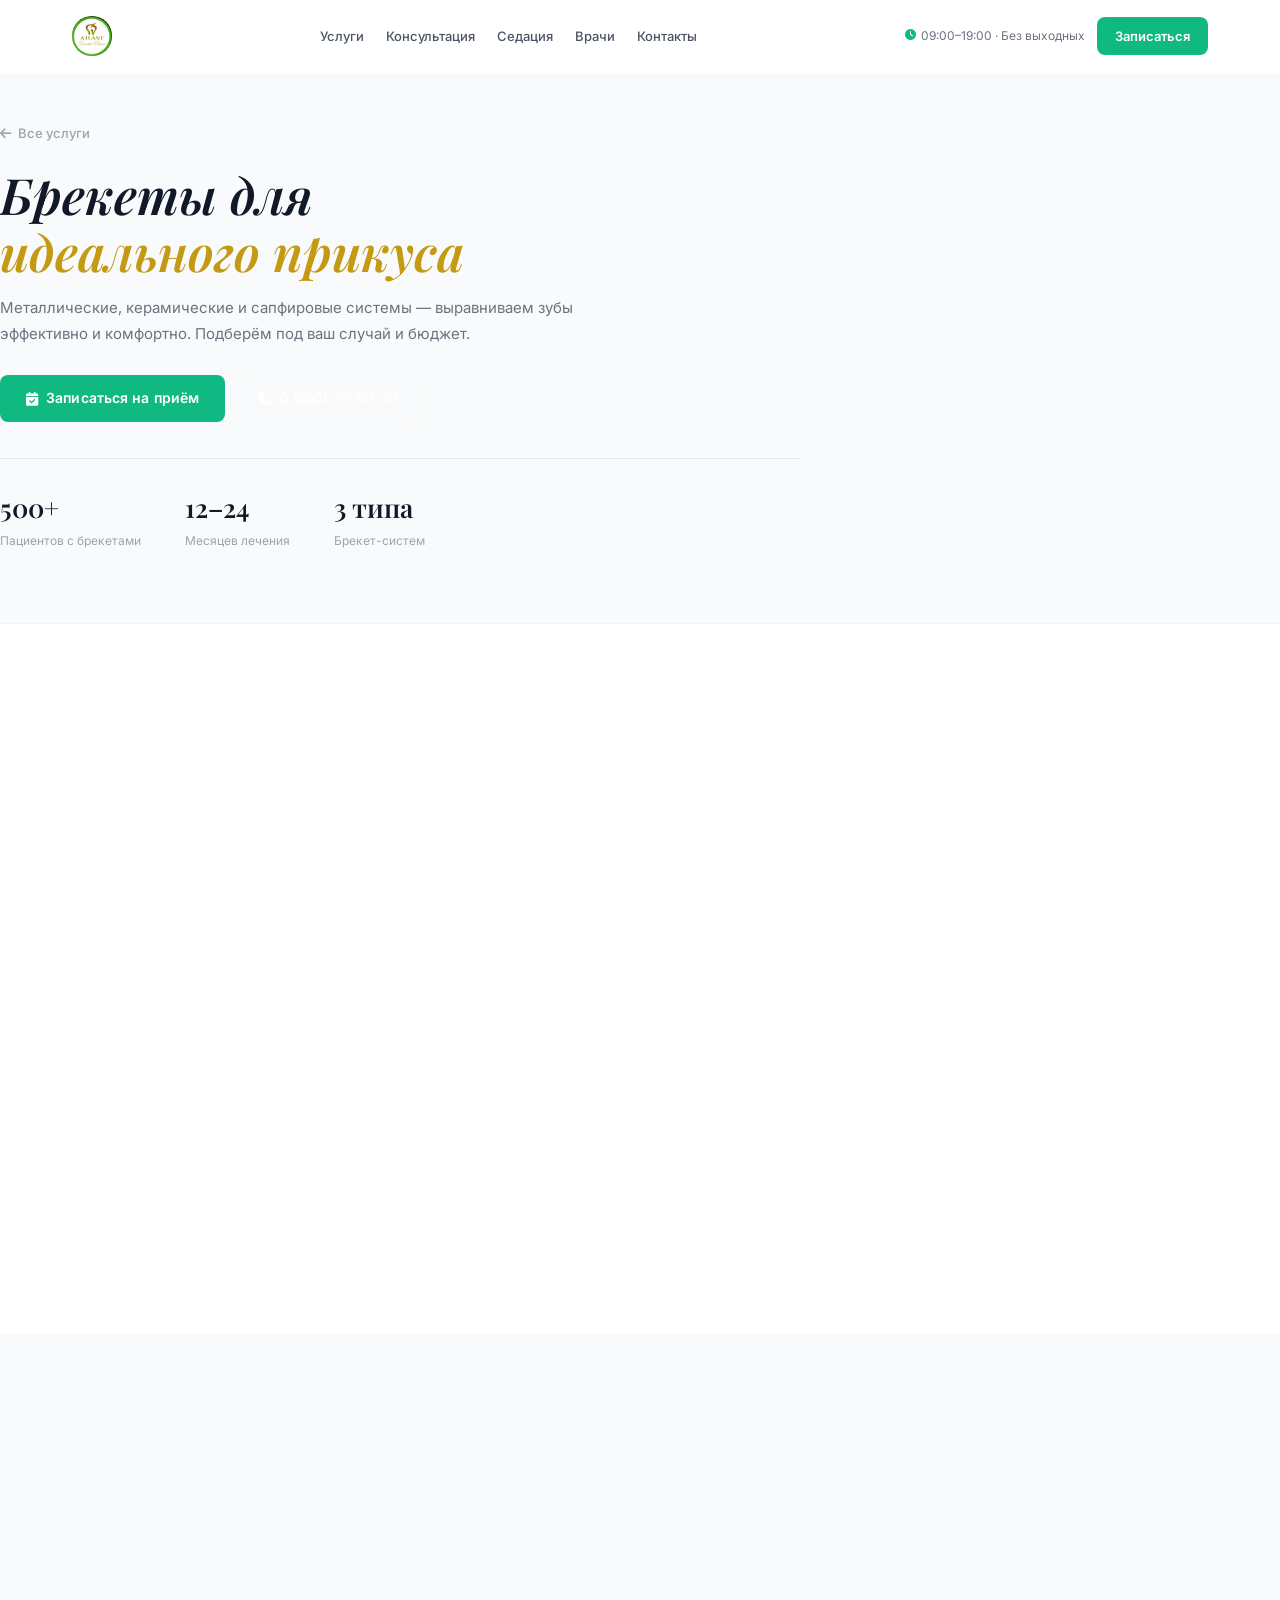
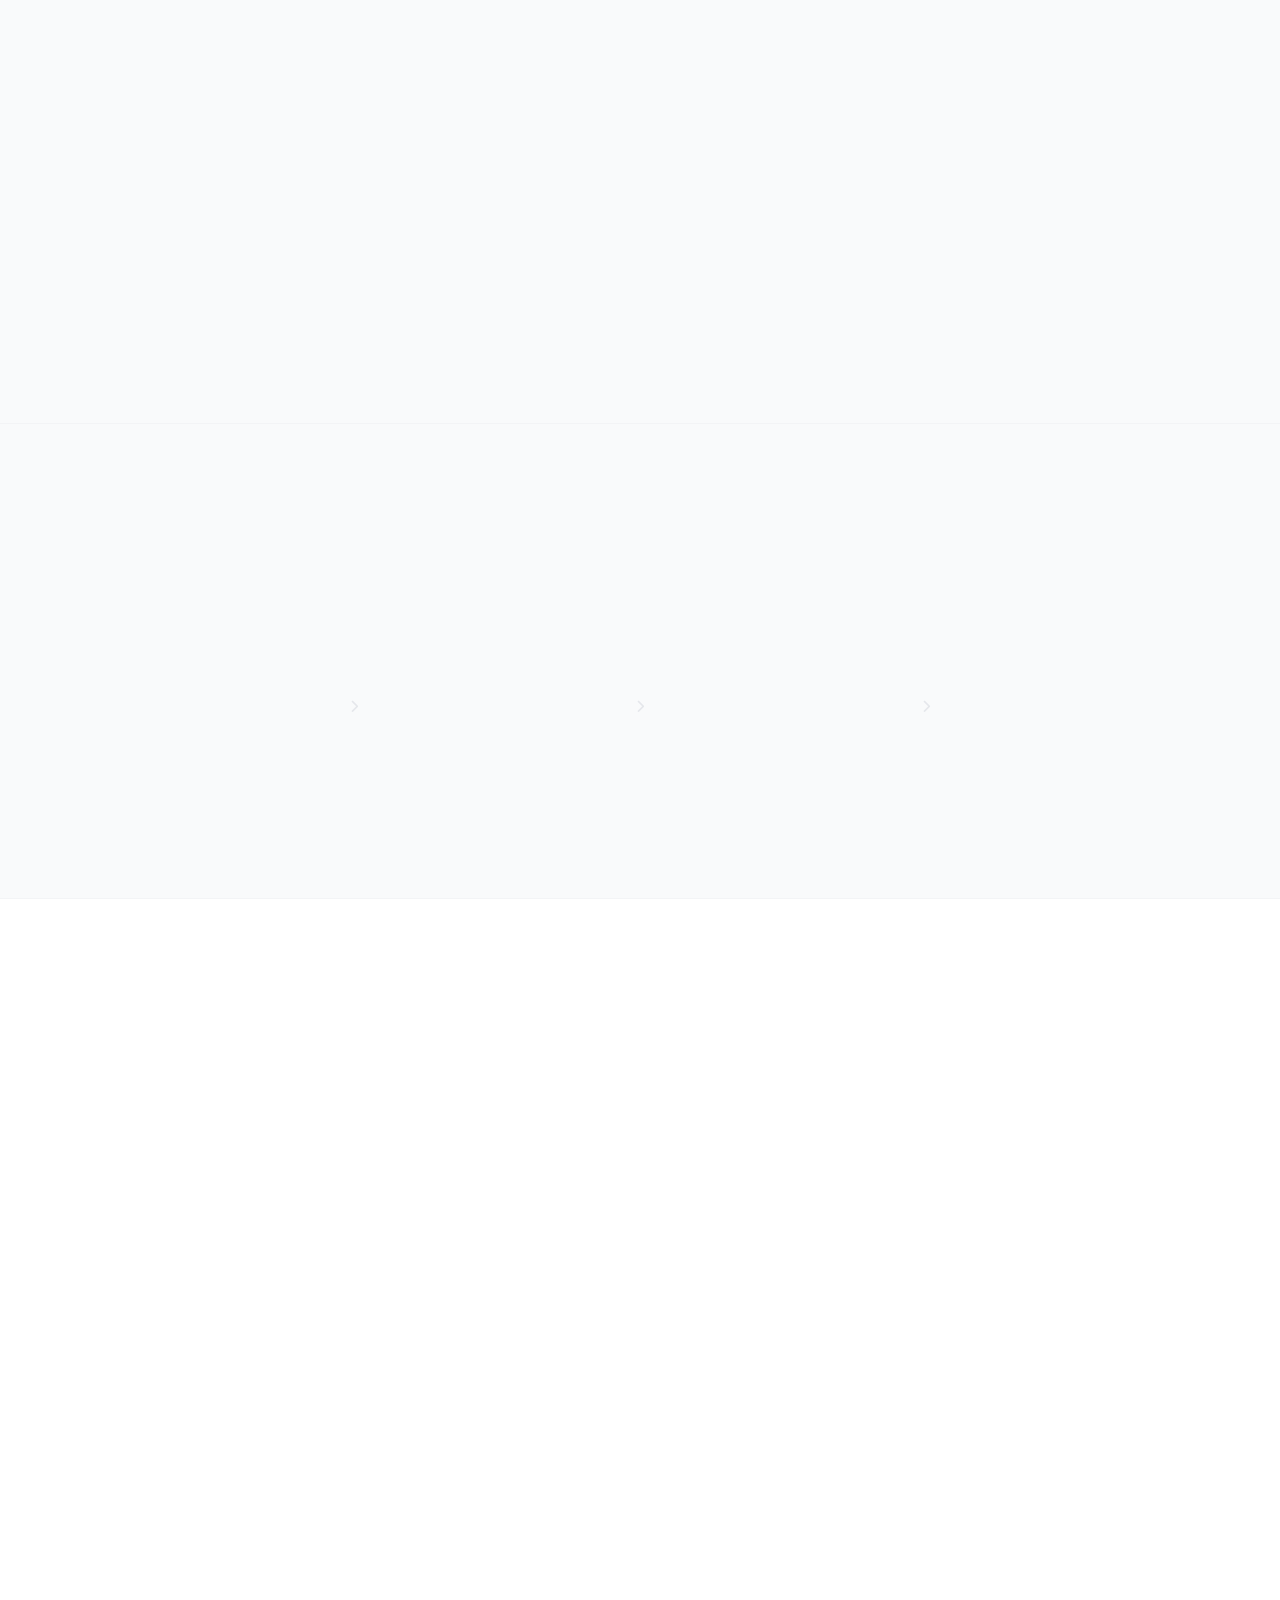
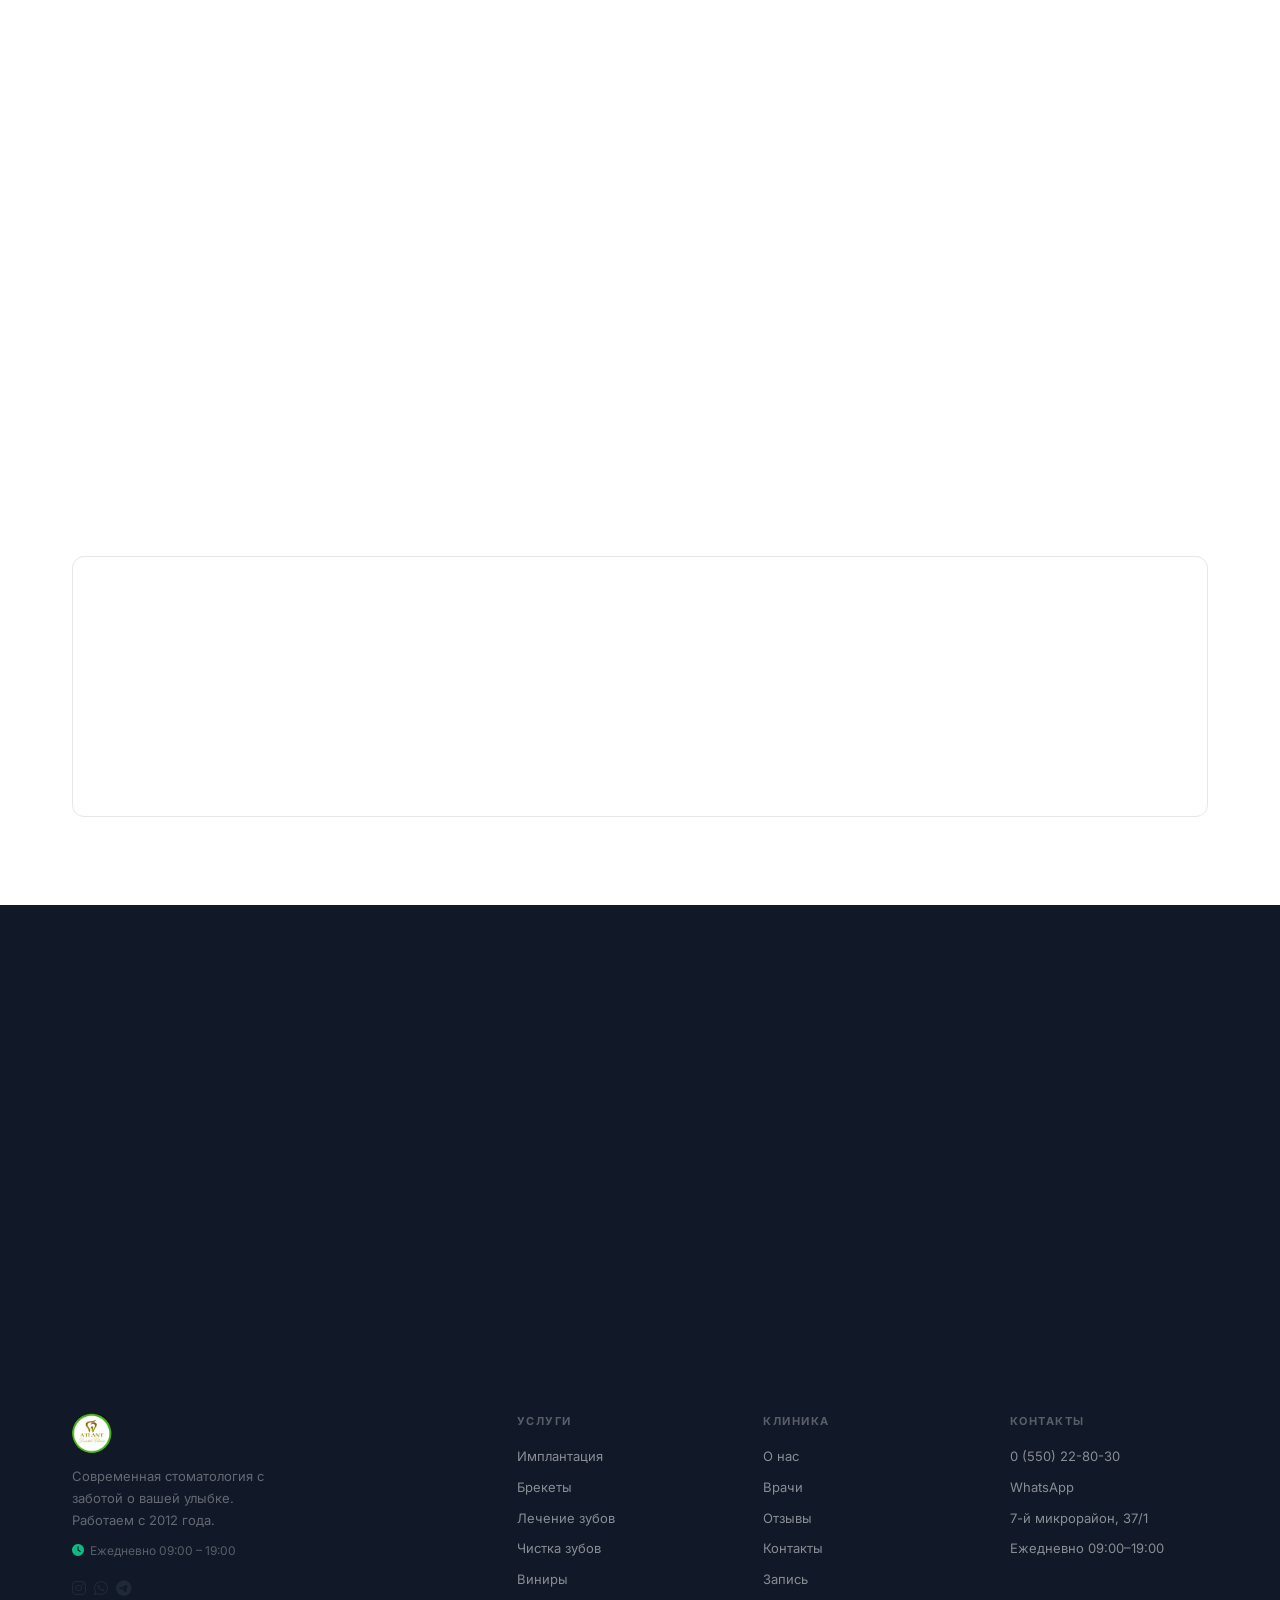
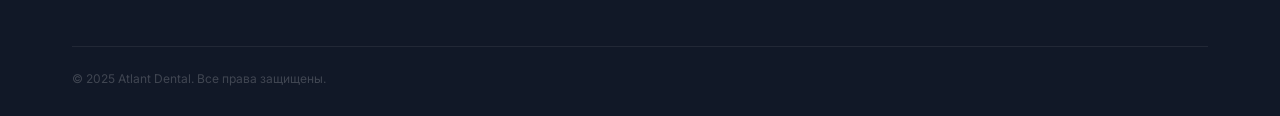
==== commit 2bcfc58e: "redesign: clean professional UI v3 - white bg, no glassmorphism" ====
--- a/braces.html
+++ b/braces.html
@@ -376,20 +376,4 @@
   window.addEventListener('scroll', () => navbar.classList.toggle('scrolled', window.scrollY > 60));
   const burger = document.getElementById('burger');
   const mobileMenu = document.getElementById('mobileMenu');
-  function closeMobile() { burger.classList.remove('active'); mobileMenu.classList.remove('active'); document.body.classList.remove('no-scroll'); }
-  document.getElementById('closeMenu').addEventListener('click', closeMobile);
-  burger.addEventListener('click', () => { burger.classList.toggle('active'); mobileMenu.classList.toggle('active'); });
-  document.querySelectorAll('.mob-link').forEach(l => l.addEventListener('click', closeMobile));
-  const revealObs = new IntersectionObserver(entries => entries.forEach(e => { if(e.isIntersecting){ e.target.classList.add('visible'); revealObs.unobserve(e.target); } }), { threshold: 0.1 });
-  document.querySelectorAll('.reveal').forEach(el => revealObs.observe(el));
-  document.querySelectorAll('.impl-faq-q').forEach(btn => {
-    btn.addEventListener('click', () => {
-      const item = btn.parentElement;
-      const isOpen = item.classList.contains('open');
-      document.querySelectorAll('.impl-faq-item').forEach(i => i.classList.remove('open'));
-      if (!isOpen) item.classList.add('open');
-    });
-  });
-</script>
-</body>
-</html>+  function closeMobile() { burger.classList.remove
--- a/style.css
+++ b/style.css
@@ -1,1972 +1,1041 @@
-/* ═══════════════════════════════════════════════
-   ATLANT DENTAL CLINIC — Design System v2
-   Palette: White + Green (Medical & Premium)
-═══════════════════════════════════════════════ */
-
+/* ═══════════════════════════════════════════════════════
+   ATLANT DENTAL CLINIC — Professional Clean Design v3
+   White-first, minimal, no glassmorphism, no AI patterns
+═══════════════════════════════════════════════════════ */
+
+/* ── RESET ── */
 *, *::before, *::after { box-sizing: border-box; margin: 0; padding: 0; }
-
+html { scroll-behavior: smooth; font-size: 16px; }
+body {
+  font-family: 'Inter', -apple-system, system-ui, sans-serif;
+  background: #fff;
+  color: #1f2937;
+  overflow-x: hidden;
+  line-height: 1.6;
+  -webkit-font-smoothing: antialiased;
+  -moz-osx-font-smoothing: grayscale;
+}
+body.no-scroll { overflow: hidden; }
+a { text-decoration: none; color: inherit; }
+button { font-family: inherit; }
+img { max-width: 100%; display: block; }
+ul { list-style: none; }
+
+::-webkit-scrollbar { width: 4px; }
+::-webkit-scrollbar-track { background: #f3f4f6; }
+::-webkit-scrollbar-thumb { background: #10b981; border-radius: 2px; }
+
+/* ── VARIABLES ── */
 :root {
-  /* ── Brand Greens (тёплый эмеральд, мягче) ── */
-  --green-50:  #f0fffe;
-  --green-100: #ccfbf1;
-  --green-200: #99f6e4;
-  --green-300: #5eead4;
-  --green-400: #2dd4bf;
-  --green-500: #14b8a6;
-  --green-600: #0d9488;
-  --green-700: #0f766e;
-  --green-800: #115e59;
-
-  /* ── Primary (teal-emerald) ── */
   --primary: #10b981;
   --primary-dark: #059669;
   --primary-light: #34d399;
-  --primary-soft: #d1fae5;
-
-  /* ── Neutrals ── */
+  --primary-soft: #f0fdf4;
+  --primary-100: #d1fae5;
+
+  --gold: #9a7b14;
+  --gold-light: #c49a14;
+  --gold-soft: #fefce8;
+
   --white: #ffffff;
-  --off-white: #f8fafc;
-  --gray-50: #f8fafc;
-  --gray-100: #f1f5f9;
-  --gray-200: #e2e8f0;
-  --gray-300: #cbd5e1;
-  --gray-400: #94a3b8;
-  --gray-500: #64748b;
-  --gray-600: #475569;
-  --gray-700: #334155;
-  --gray-800: #1e293b;
-  --gray-900: #0f172a;
-
-  /* ── Dark BG ── */
-  --dark: #0d1b12;
-  --dark-mid: #122a1c;
-  --dark-light: #1a3d28;
-
-  /* ── UI ── */
-  --radius-sm: 8px;
-  --radius: 12px;
-  --radius-lg: 16px;
-  --radius-xl: 24px;
-  --radius-2xl: 32px;
-
-  --shadow-xs: 0 1px 3px rgba(0,0,0,0.06);
-  --shadow-sm: 0 2px 8px rgba(0,0,0,0.08);
-  --shadow-md: 0 4px 24px rgba(0,0,0,0.1);
-  --shadow-lg: 0 12px 40px rgba(0,0,0,0.12);
-  --shadow-xl: 0 24px 64px rgba(0,0,0,0.14);
-  --shadow-green: 0 8px 32px rgba(34,197,94,0.25);
-  --shadow-green-lg: 0 16px 48px rgba(34,197,94,0.3);
-
-  --font-head: 'Playfair Display', Georgia, serif;
-  --font-body: 'Inter', system-ui, sans-serif;
-  --transition: all 0.3s cubic-bezier(0.4,0,0.2,1);
-  --transition-fast: all 0.18s ease;
-}
-
-html { scroll-behavior: smooth; }
-body { font-family: var(--font-body); background: var(--white); color: var(--gray-800); overflow-x: hidden; line-height: 1.6; }
-body.no-scroll { overflow: hidden; }
-a { text-decoration: none; color: inherit; }
-img { max-width: 100%; display: block; }
-
-::-webkit-scrollbar { width: 5px; }
-::-webkit-scrollbar-track { background: var(--gray-100); }
-::-webkit-scrollbar-thumb { background: var(--primary); border-radius: 3px; }
-
-/* ═══ BUTTONS ═══ */
+  --gray-50: #f9fafb;
+  --gray-100: #f3f4f6;
+  --gray-200: #e5e7eb;
+  --gray-300: #d1d5db;
+  --gray-400: #9ca3af;
+  --gray-500: #6b7280;
+  --gray-600: #4b5563;
+  --gray-700: #374151;
+  --gray-800: #1f2937;
+  --gray-900: #111827;
+
+  --font-head: 'Playfair Display', Georgia, 'Times New Roman', serif;
+  --font-body: 'Inter', -apple-system, system-ui, sans-serif;
+
+  --radius: 8px;
+  --radius-lg: 12px;
+
+  --shadow-sm: 0 1px 3px rgba(0,0,0,0.06);
+  --shadow: 0 4px 12px rgba(0,0,0,0.08);
+  --shadow-lg: 0 8px 24px rgba(0,0,0,0.10);
+
+  --transition: 0.2s ease;
+  --section-v: 88px;
+}
+
+/* ── CONTAINER ── */
+.container { max-width: 1200px; margin: 0 auto; padding: 0 32px; }
+
+/* ══════════════════════════════════════
+   BUTTONS
+══════════════════════════════════════ */
 .btn-green {
   display: inline-flex; align-items: center; gap: 8px;
   background: var(--primary);
-  color: white;
-  padding: 14px 28px;
-  border-radius: 50px;
-  font-size: 15px; font-weight: 600;
+  color: #fff;
+  padding: 12px 26px;
+  border-radius: var(--radius);
+  font-size: 14px; font-weight: 600; font-family: var(--font-body);
   border: none; cursor: pointer;
-  transition: var(--transition);
-  box-shadow: var(--shadow-green);
-}
-.btn-green:hover { background: var(--primary-dark); transform: translateY(-2px); box-shadow: var(--shadow-green-lg); }
-
-.btn-green-sm {
-  display: inline-flex; align-items: center; gap: 6px;
-  background: var(--primary); color: white;
-  padding: 10px 20px; border-radius: 50px;
-  font-size: 13px; font-weight: 600;
-  transition: var(--transition); box-shadow: var(--shadow-green);
-}
-.btn-green-sm:hover { background: var(--primary-dark); }
-
-.btn-green-outline {
+  transition: background var(--transition), transform var(--transition);
+  letter-spacing: 0.1px;
+  white-space: nowrap;
+}
+.btn-green:hover { background: var(--primary-dark); transform: translateY(-1px); }
+
+.btn-hero-outline {
   display: inline-flex; align-items: center; gap: 8px;
-  background: transparent; color: var(--primary);
-  border: 2px solid var(--primary);
-  padding: 12px 26px; border-radius: 50px;
-  font-size: 15px; font-weight: 600;
-  transition: var(--transition); cursor: pointer;
-}
-.btn-green-outline:hover { background: var(--primary); color: white; box-shadow: var(--shadow-green); transform: translateY(-2px); }
+  border: 1.5px solid var(--gray-300);
+  color: var(--gray-700);
+  padding: 11px 22px;
+  border-radius: var(--radius);
+  font-size: 14px; font-weight: 500;
+  background: #fff;
+  transition: border-color var(--transition), color var(--transition);
+  white-space: nowrap;
+}
+.btn-hero-outline:hover { border-color: var(--primary); color: var(--primary); }
 
 .btn-white-outline {
   display: inline-flex; align-items: center; gap: 8px;
-  background: rgba(255,255,255,0.12); color: white;
-  border: 1.5px solid rgba(255,255,255,0.35);
-  padding: 14px 28px; border-radius: 50px;
-  font-size: 15px; font-weight: 500;
-  backdrop-filter: blur(10px); transition: var(--transition);
-}
-.btn-white-outline:hover { background: rgba(255,255,255,0.22); border-color: rgba(255,255,255,0.6); transform: translateY(-2px); }
-
-.btn-white-outline-dark {
-  display: inline-flex; align-items: center; gap: 8px;
-  background: white; color: var(--gray-700);
-  border: 1.5px solid var(--gray-200);
-  padding: 14px 28px; border-radius: 50px;
-  font-size: 15px; font-weight: 500;
-  transition: var(--transition);
-}
-.btn-white-outline-dark:hover { border-color: var(--primary); color: var(--primary); transform: translateY(-2px); }
-
-/* ═══ NAVBAR ═══ */
+  border: 1.5px solid rgba(255,255,255,0.4);
+  color: #fff;
+  padding: 11px 22px;
+  border-radius: var(--radius);
+  font-size: 14px; font-weight: 500;
+  background: transparent;
+  transition: background var(--transition), border-color var(--transition);
+}
+.btn-white-outline:hover { background: rgba(255,255,255,0.12); border-color: rgba(255,255,255,0.7); }
+
+.btn-nav {
+  display: inline-flex; align-items: center; gap: 6px;
+  background: var(--primary);
+  color: #fff;
+  padding: 9px 18px;
+  border-radius: var(--radius);
+  font-size: 13px; font-weight: 600;
+  transition: background var(--transition);
+  white-space: nowrap;
+  border: none; cursor: pointer;
+}
+.btn-nav:hover { background: var(--primary-dark); }
+
+.btn-sed {
+  display: inline-flex; align-items: center; gap: 10px;
+  background: var(--primary);
+  color: #fff; padding: 12px 26px;
+  border-radius: var(--radius); font-size: 14px; font-weight: 600;
+  transition: background var(--transition), transform var(--transition);
+  border: none; cursor: pointer;
+  font-family: var(--font-body);
+}
+.btn-sed:hover { background: var(--primary-dark); transform: translateY(-1px); }
+.btn-sed-arrow { opacity: 0.55; }
+
+.btn-submit {
+  width: 100%; padding: 13px;
+  background: var(--primary); color: #fff;
+  border: none; border-radius: var(--radius);
+  font-size: 14px; font-weight: 600; cursor: pointer;
+  transition: background var(--transition), transform var(--transition);
+  font-family: var(--font-body);
+  display: flex; align-items: center; justify-content: center; gap: 8px;
+}
+.btn-submit:hover { background: var(--primary-dark); transform: translateY(-1px); }
+.btn-submit:disabled { opacity: 0.6; cursor: not-allowed; transform: none; }
+
+/* ══════════════════════════════════════
+   NAVIGATION
+══════════════════════════════════════ */
 nav {
   position: fixed; top: 0; left: 0; right: 0; z-index: 1000;
-  padding: 20px 0;
-  transition: var(--transition);
+  padding: 16px 0;
+  background: rgba(255,255,255,0.96);
+  border-bottom: 1px solid transparent;
+  backdrop-filter: blur(6px);
+  transition: padding 0.25s ease, border-color 0.25s ease, box-shadow 0.25s ease;
 }
 nav.scrolled {
-  background: rgba(255,255,255,0.96);
-  backdrop-filter: blur(20px);
-  padding: 12px 0;
-  box-shadow: 0 1px 0 var(--gray-200), var(--shadow-sm);
+  padding: 11px 0;
+  border-bottom-color: var(--gray-200);
+  box-shadow: 0 1px 8px rgba(0,0,0,0.05);
 }
 .nav-inner {
-  max-width: 1280px; margin: 0 auto; padding: 0 32px;
-  display: flex; align-items: center; gap: 32px;
+  max-width: 1200px; margin: 0 auto; padding: 0 32px;
+  display: flex; align-items: center; gap: 28px;
 }
 .logo { display: flex; align-items: center; gap: 10px; flex-shrink: 0; }
-.logo-icon {
-  width: 40px; height: 40px;
+.logo-img {
+  height: 40px !important; width: 40px !important;
+  max-width: 40px !important; max-height: 40px !important;
+  border-radius: 50%; object-fit: cover; display: block; flex-shrink: 0;
+}
+.logo-text-wrap { display: flex; flex-direction: column; line-height: 1.2; }
+.logo-main { font-size: 14px; font-weight: 700; color: var(--gray-900); letter-spacing: 0.2px; }
+.logo-sub { font-size: 9px; font-weight: 600; color: var(--gray-400); letter-spacing: 1.8px; text-transform: uppercase; }
+.logo-icon { display: none; }
+
+.nav-links { display: flex; gap: 22px; flex: 1; justify-content: center; }
+.nav-links li { list-style: none; }
+.nav-links li a {
+  font-size: 13px; font-weight: 500; color: var(--gray-600);
+  transition: color var(--transition);
+  padding: 4px 0;
+}
+.nav-links li a:hover { color: var(--primary); }
+
+.nav-hours {
+  font-size: 12px; color: var(--gray-500);
+  display: flex; align-items: center; gap: 5px; white-space: nowrap;
+}
+.nav-hours i { color: var(--primary); font-size: 11px; }
+
+.nav-right { display: flex; align-items: center; gap: 12px; }
+
+.burger { display: none; flex-direction: column; gap: 5px; cursor: pointer; padding: 4px; background: none; border: none; }
+.burger span { display: block; width: 22px; height: 2px; background: var(--gray-700); border-radius: 1px; transition: var(--transition); }
+
+/* ── Mobile Menu ── */
+.mobile-menu {
+  position: fixed; inset: 0; z-index: 1100;
+  background: #fff;
+  display: flex; flex-direction: column; padding: 80px 28px 32px;
+  gap: 0;
+  transform: translateX(-100%);
+  transition: transform 0.3s cubic-bezier(0.4,0,0.2,1);
+}
+.mobile-menu.open { transform: translateX(0); }
+.close-menu {
+  position: absolute; top: 18px; right: 20px;
+  background: none; border: none; font-size: 18px; cursor: pointer; color: var(--gray-500);
+  width: 36px; height: 36px; display: flex; align-items: center; justify-content: center;
+  border-radius: var(--radius);
+}
+.close-menu:hover { background: var(--gray-100); }
+.mob-link {
+  font-size: 17px; font-weight: 500; color: var(--gray-800);
+  padding: 13px 0; border-bottom: 1px solid var(--gray-100);
+  display: block; transition: color var(--transition);
+}
+.mob-link:hover { color: var(--primary); }
+.mob-cta {
+  margin-top: 20px; background: var(--primary); color: #fff;
+  padding: 14px 24px; border-radius: var(--radius); text-align: center;
+  font-weight: 600; font-size: 15px; border: none; cursor: pointer; font-family: var(--font-body);
+}
+.mob-hours { margin-top: 14px; font-size: 13px; color: var(--gray-400); }
+
+/* ══════════════════════════════════════
+   HERO
+══════════════════════════════════════ */
+#hero {
+  min-height: 100vh;
+  background: #fff;
+  position: relative; overflow: hidden;
+  display: flex; align-items: center;
+  padding: 130px 0 90px;
+  border-bottom: 1px solid var(--gray-100);
+}
+.hero-bg { position: absolute; inset: 0; pointer-events: none; overflow: hidden; }
+.hero-shape {
+  position: absolute; border-radius: 50%;
   background: var(--primary);
-  border-radius: 10px;
+  filter: blur(120px); opacity: 0.05;
+}
+.hero-inner {
+  display: grid; grid-template-columns: 55% 45%;
+  gap: 64px; align-items: center;
+  position: relative; z-index: 1;
+}
+.hero-left { display: flex; flex-direction: column; }
+.hero-right { }
+.hero-tag { display: none; }
+
+.hero-title {
+  font-family: var(--font-head);
+  font-size: clamp(34px, 4.5vw, 58px);
+  font-weight: 600; font-style: italic;
+  color: var(--gray-900); line-height: 1.13;
+  margin-bottom: 18px; letter-spacing: -0.4px;
+}
+.hero-title em { font-style: italic; color: var(--gold-light); }
+
+.hero-desc {
+  font-size: 15px; color: var(--gray-500);
+  line-height: 1.75; max-width: 450px; margin-bottom: 28px;
+  font-weight: 400;
+}
+
+.hero-btns { display: flex; gap: 10px; flex-wrap: wrap; }
+
+.hero-stats {
+  display: flex; align-items: center;
+  margin-top: 44px; padding-top: 28px;
+  border-top: 1px solid var(--gray-100);
+}
+.hero-stat { text-align: left; flex: 1; }
+.hero-stat-num {
+  font-family: var(--font-head);
+  font-size: 30px; font-weight: 600; color: var(--gray-900); line-height: 1;
+  display: inline;
+}
+.hero-stat-suf { font-size: 18px; font-weight: 600; color: var(--primary); }
+.hero-stat-lbl { display: block; font-size: 11px; color: var(--gray-400); margin-top: 4px; letter-spacing: 0.1px; }
+.hero-stat-div { width: 1px; height: 32px; background: var(--gray-200); margin: 0 20px; flex-shrink: 0; }
+
+/* ── HV Cards (hero right) ── */
+.hv-stack { display: flex; flex-direction: column; gap: 14px; }
+.hv-card {
+  background: #fff;
+  border: 1px solid var(--gray-200);
+  border-radius: var(--radius-lg);
+  padding: 18px 22px;
+  box-shadow: var(--shadow-sm);
+}
+.hv-label {
+  font-size: 11px; font-weight: 600; color: var(--gray-400);
+  text-transform: uppercase; letter-spacing: 1px; margin-bottom: 10px;
+}
+.hv-rating-top { display: flex; justify-content: space-between; align-items: center; margin-bottom: 10px; }
+.hv-pill {
+  font-size: 11px; font-weight: 700; color: var(--primary);
+  background: var(--primary-soft); padding: 3px 10px;
+  border-radius: 20px; letter-spacing: 0.3px;
+}
+.hv-rating-row { display: flex; align-items: center; gap: 14px; }
+.hv-score { font-family: var(--font-head); font-size: 38px; font-weight: 600; color: var(--gray-900); line-height: 1; }
+.hv-stars { color: #f59e0b; font-size: 13px; margin-bottom: 2px; }
+.hv-city { font-size: 11px; color: var(--gray-400); }
+
+.hv-review-head { display: flex; align-items: center; gap: 10px; margin-bottom: 8px; }
+.hv-ava {
+  width: 32px; height: 32px; border-radius: 50%;
+  background: var(--primary-100); color: var(--primary-dark);
   display: flex; align-items: center; justify-content: center;
-  color: white; font-size: 18px;
-  box-shadow: var(--shadow-green);
-}
-.logo-text-wrap { display: flex; flex-direction: column; line-height: 1.1; }
-.logo-main { font-size: 16px; font-weight: 700; color: var(--gray-900); letter-spacing: 0.5px; }
-.logo-sub { font-size: 10px; font-weight: 500; color: var(--gray-400); letter-spacing: 2px; }
-nav:not(.scrolled) .logo-main { color: var(--gray-900); }
-nav:not(.scrolled) .logo-sub { color: var(--gray-400); }
-
-.nav-links { display: flex; gap: 28px; list-style: none; flex: 1; justify-content: center; }
-.nav-links a {
-  font-size: 14px; font-weight: 500; color: var(--gray-600);
-  transition: var(--transition); white-space: nowrap;
-  position: relative; padding-bottom: 2px;
-}
-.nav-links a::after {
-  content: ''; position: absolute; bottom: -2px; left: 0; right: 0;
-  height: 2px; background: var(--primary);
-  transform: scaleX(0); transition: var(--transition); border-radius: 1px;
-}
-.nav-links a:hover { color: var(--primary); }
-.nav-links a:hover::after { transform: scaleX(1); }
-nav:not(.scrolled) .nav-links a { color: var(--gray-700); }
-nav:not(.scrolled) .nav-links a:hover { color: var(--primary); }
-
-.nav-right { display: flex; align-items: center; gap: 16px; flex-shrink: 0; }
-.nav-hours {
-  font-size: 12px; font-weight: 500; color: var(--gray-500);
-  display: flex; align-items: center; gap: 5px; white-space: nowrap;
-}
-.nav-hours i { color: var(--primary); }
-nav:not(.scrolled) .nav-hours { color: var(--gray-500); }
-
-.btn-nav {
-  background: var(--primary); color: white;
-  padding: 10px 22px; border-radius: 50px;
-  font-size: 14px; font-weight: 600;
-  transition: var(--transition); box-shadow: var(--shadow-green);
-  white-space: nowrap;
-}
-.btn-nav:hover { background: var(--primary-dark); transform: translateY(-1px); box-shadow: var(--shadow-green-lg); }
-
-.burger { display: none; flex-direction: column; gap: 5px; cursor: pointer; padding: 4px; }
-.burger span { display: block; width: 22px; height: 2px; background: var(--gray-800); border-radius: 2px; transition: var(--transition); }
-nav:not(.scrolled) .burger span { background: var(--gray-800); }
-.burger.active span:nth-child(1) { transform: translateY(7px) rotate(45deg); }
-.burger.active span:nth-child(2) { opacity: 0; }
-.burger.active span:nth-child(3) { transform: translateY(-7px) rotate(-45deg); }
-
-/* ═══ MOBILE MENU ═══ */
-.mobile-menu {
-  display: none; position: fixed; inset: 0; z-index: 999;
-  background: var(--dark);
-  flex-direction: column; align-items: center; justify-content: center; gap: 28px;
-}
-.mobile-menu.active { display: flex; }
-.close-menu {
-  position: absolute; top: 24px; right: 24px;
-  background: rgba(255,255,255,0.08); border: 1px solid rgba(255,255,255,0.12);
-  color: white; width: 40px; height: 40px;
-  border-radius: 50%; font-size: 16px; cursor: pointer;
+  font-size: 13px; font-weight: 700; flex-shrink: 0;
+}
+.hv-reviewer { font-size: 13px; font-weight: 600; color: var(--gray-800); }
+.hv-rev-stars { color: #f59e0b; font-size: 10px; }
+.hv-ago { font-size: 11px; color: var(--gray-400); margin-left: auto; }
+.hv-review-text { font-size: 12px; color: var(--gray-600); line-height: 1.55; font-style: italic; }
+
+.hv-slot { display: flex; align-items: center; gap: 14px; }
+.hv-slot-icon {
+  width: 38px; height: 38px; border-radius: var(--radius);
+  background: var(--primary-soft); color: var(--primary);
   display: flex; align-items: center; justify-content: center;
-  transition: var(--transition);
-}
-.close-menu:hover { background: var(--primary); border-color: var(--primary); }
-.mob-link { font-size: 28px; color: rgba(255,255,255,0.85); font-family: var(--font-head); transition: var(--transition); }
-.mob-link:hover { color: var(--primary-light); }
-.mob-cta { color: var(--primary-light) !important; }
-.mob-hours { font-size: 13px; color: rgba(255,255,255,0.4); display: flex; align-items: center; gap: 6px; }
-.mob-hours i { color: var(--primary); }
-
-/* ═══ COMMON ═══ */
-.container { max-width: 1280px; margin: 0 auto; padding: 0 32px; }
-section { padding: 96px 0; }
-.section-alt { background: var(--gray-50); }
-.section-dark { background: var(--dark); }
-
-.section-head { margin-bottom: 56px; }
-.section-head.centered { text-align: center; }
-.section-head.centered .section-sub { margin-left: auto; margin-right: auto; }
-
-.section-label {
-  display: inline-flex; align-items: center; gap: 8px;
-  font-size: 12px; font-weight: 700; letter-spacing: 2.5px; text-transform: uppercase;
-  color: var(--primary-dark); margin-bottom: 12px;
-}
-.section-label::before { content: ''; width: 20px; height: 2px; background: var(--primary); border-radius: 1px; }
-.label-light { color: var(--green-300); }
-.label-light::before { background: var(--green-300); }
-
+  font-size: 15px; flex-shrink: 0;
+  border: 1px solid var(--primary-100);
+}
+.hv-slot-label { font-size: 11px; color: var(--gray-400); font-weight: 500; margin-bottom: 2px; }
+.hv-slot-time { font-size: 14px; font-weight: 600; color: var(--gray-900); display: flex; align-items: center; gap: 7px; }
+.hv-dot {
+  display: inline-block; width: 7px; height: 7px;
+  border-radius: 50%; background: #22c55e;
+  animation: pulse-dot 2s ease infinite;
+}
+@keyframes pulse-dot {
+  0%,100% { opacity: 1; transform: scale(1); }
+  50% { opacity: 0.7; transform: scale(1.25); }
+}
+
+/* ══════════════════════════════════════
+   SECTION COMMON
+══════════════════════════════════════ */
 .section-title {
   font-family: var(--font-head);
-  font-size: clamp(40px, 5vw, 60px);
+  font-size: clamp(26px, 3.5vw, 42px);
   font-weight: 600; font-style: italic;
-  color: #c49a14; line-height: 1.2; letter-spacing: -0.3px;
-  text-shadow: 0 1px 4px rgba(80,50,0,0.28);
-}
-.title-white { color: #f0c040; }
-.section-sub { font-size: 16px; color: var(--gray-500); line-height: 1.7; max-width: 560px; margin-top: 12px; }
-.sub-white { color: rgba(255,255,255,0.5); }
-
-/* ═══ REVEAL ANIMATIONS ═══ */
-.reveal, .fade-up, .fade-in {
-  opacity: 0; transition: opacity 0.6s cubic-bezier(0.4,0,0.2,1), transform 0.6s cubic-bezier(0.4,0,0.2,1);
-}
-.reveal { transform: translateY(24px); }
-.fade-up { transform: translateY(20px); animation: none; }
-.fade-in { animation: none; }
-.reveal.visible, .fade-up.visible, .fade-in.visible { opacity: 1; transform: translateY(0) !important; }
-
-/* Hero animations triggered by class */
-.fade-up { animation: fadeUpIn 0.7s cubic-bezier(0.4,0,0.2,1) forwards; opacity: 0; }
-.fade-in { animation: fadeIn 0.8s cubic-bezier(0.4,0,0.2,1) forwards; opacity: 0; }
-
-@keyframes fadeUpIn { to { opacity: 1; transform: translateY(0); } }
-@keyframes fadeIn { to { opacity: 1; } }
-
-.delay-1 { animation-delay: 0.15s; transition-delay: 0.1s; }
-.delay-2 { animation-delay: 0.3s; transition-delay: 0.2s; }
-.delay-3 { animation-delay: 0.45s; transition-delay: 0.3s; }
-.delay-4 { animation-delay: 0.6s; transition-delay: 0.4s; }
-.delay-5 { animation-delay: 0.75s; transition-delay: 0.5s; }
-
-/* ═══ IMAGE PLACEHOLDERS ═══ */
-.img-placeholder {
-  width: 100%; height: 100%;
-  background: linear-gradient(135deg, var(--green-50), var(--green-100));
-  display: flex; flex-direction: column; align-items: center; justify-content: center;
-  gap: 10px; color: var(--green-400);
-}
-.img-placeholder i { font-size: 48px; opacity: 0.6; }
-.img-placeholder span { font-size: 13px; color: var(--gray-400); font-weight: 500; }
-.svc-img i { font-size: 36px; }
-.doctor-photo i { font-size: 56px; }
-.sedation-img i { font-size: 64px; color: var(--green-300); }
-.consult-img i { font-size: 80px; color: var(--green-400); }
-
-/* ═══ HERO ═══ */
-#hero {
-  min-height: 100vh;
-  background: linear-gradient(135deg, #e8fdf5 0%, #f0fffe 60%, #ffffff 100%);
+  color: var(--gray-900); line-height: 1.2;
+  margin-bottom: 14px;
+}
+.section-title em { color: var(--gold-light); font-style: italic; }
+.section-sub { font-size: 15px; color: var(--gray-500); line-height: 1.75; max-width: 560px; }
+.section-label {
+  display: inline-block;
+  font-size: 11px; font-weight: 700; letter-spacing: 1.8px; text-transform: uppercase;
+  color: var(--primary); margin-bottom: 10px;
+}
+.title-white { color: var(--gray-900); }
+.label-light { color: rgba(255,255,255,0.45) !important; }
+.section-head { margin-bottom: 44px; }
+.section-head.centered { text-align: center; }
+.section-head.centered .section-sub { margin: 0 auto; }
+
+/* IDX-HEAD */
+.idx-head {
+  display: flex; justify-content: space-between; align-items: flex-end;
+  margin-bottom: 36px;
+}
+.idx-head h2 {
+  font-family: var(--font-head); font-style: italic; font-weight: 600;
+  font-size: clamp(24px, 3vw, 38px); color: var(--gray-900);
+}
+.idx-head-sub { font-size: 13px; color: var(--gray-400); margin-top: 4px; }
+.idx-head-link {
+  font-size: 13px; font-weight: 600; color: var(--primary);
+  display: flex; align-items: center; gap: 5px; white-space: nowrap;
+  transition: color var(--transition);
+}
+.idx-head-link:hover { color: var(--primary-dark); }
+
+/* ══════════════════════════════════════
+   SERVICES
+══════════════════════════════════════ */
+#services { padding: var(--section-v) 0; background: #fff; }
+
+.svc2-grid {
+  display: grid; grid-template-columns: repeat(3, 1fr);
+  border: 1px solid var(--gray-200);
+  border-radius: var(--radius-lg); overflow: hidden;
+}
+.svc2-card {
+  display: flex; flex-direction: column;
+  background: #fff;
+  padding: 24px 20px;
+  border-right: 1px solid var(--gray-200);
+  border-bottom: 1px solid var(--gray-200);
+  transition: background var(--transition);
+  cursor: pointer;
+}
+.svc2-card:nth-child(3n) { border-right: none; }
+.svc2-card:nth-last-child(-n+3):not(:nth-child(3n+1):nth-last-child(-n+3) ~ *),
+.svc2-card:last-child,
+.svc2-card:nth-last-child(2),
+.svc2-card:nth-last-child(3) { border-bottom: none; }
+.svc2-card:hover { background: var(--gray-50); }
+.svc2-icon {
+  width: 38px; height: 38px; border-radius: var(--radius);
+  border: 1px solid var(--gray-200);
+  display: flex; align-items: center; justify-content: center;
+  font-size: 16px; margin-bottom: 14px; flex-shrink: 0;
+  background: var(--gray-50);
+}
+.svc2-body { flex: 1; }
+.svc2-name { font-size: 15px; font-weight: 600; color: var(--gray-900); margin-bottom: 6px; }
+.svc2-desc { font-size: 13px; color: var(--gray-400); line-height: 1.6; margin-bottom: 14px; }
+.svc2-price { font-size: 13px; font-weight: 700; color: var(--primary); }
+.svc2-arrow {
+  margin-top: 14px; font-size: 11px; color: var(--gray-300);
+  transition: color var(--transition), transform var(--transition);
+}
+.svc2-card:hover .svc2-arrow { color: var(--primary); transform: translateX(4px); }
+
+/* ══════════════════════════════════════
+   SEDATION
+══════════════════════════════════════ */
+.sed-section {
+  padding: var(--section-v) 0;
+  background: var(--gray-50);
+  border-top: 1px solid var(--gray-100);
+  border-bottom: 1px solid var(--gray-100);
   position: relative; overflow: hidden;
-  display: flex; align-items: center;
-  padding: 100px 0 80px;
-}
-.hero-bg { position: absolute; inset: 0; pointer-events: none; }
-.hero-shape {
-  position: absolute; border-radius: 50%;
-  background: radial-gradient(circle, #10b981 0%, transparent 70%);
-  filter: blur(90px); opacity: 0.08;
-}
-.hero-shape.shape-1 { width: 600px; height: 600px; top: -200px; right: -100px; }
-.hero-shape.shape-2 { width: 400px; height: 400px; bottom: -120px; left: -80px; opacity: 0.05; }
-.hero-shape.shape-3 { width: 300px; height: 300px; top: 40%; left: 40%; opacity: 0.04; }
-
-.hero-inner { display: grid; grid-template-columns: 1fr 1fr; gap: 64px; align-items: center; position: relative; z-index: 1; }
-
-.hero-tag {
-  display: inline-flex; align-items: center; gap: 8px;
-  align-self: flex-start; width: fit-content;
-  background: rgba(16,185,129,0.1); border: 1px solid rgba(16,185,129,0.25);
-  color: var(--primary-dark); padding: 7px 16px; border-radius: 50px;
-  font-size: 13px; font-weight: 500; margin-bottom: 20px;
-}
-.hero-tag i { color: var(--primary); }
-
-.hero-title {
-  font-family: var(--font-head);
-  font-size: clamp(40px, 5.5vw, 68px);
-  font-weight: 600; font-style: italic;
-  color: var(--gray-900); line-height: 1.1; letter-spacing: -1px; margin-bottom: 20px;
-  text-shadow: none;
-}
-.hero-title em { font-style: italic; color: #c49a14; text-shadow: 0 1px 4px rgba(80,50,0,0.18); }
-
-.hero-desc { font-size: 17px; color: var(--gray-600); line-height: 1.75; max-width: 480px; margin-bottom: 36px; }
-
-.hero-btns { display: flex; gap: 12px; flex-wrap: wrap; }
-
-/* outline button for light hero */
-.btn-hero-outline {
-  display: inline-flex; align-items: center; gap: 8px;
-  border: 2px solid var(--gray-300);
-  color: var(--gray-700);
-  padding: 13px 24px;
-  border-radius: 50px;
-  font-size: 15px; font-weight: 600;
-  background: white;
-  transition: var(--transition);
-}
-.btn-hero-outline:hover {
-  border-color: var(--primary);
-  color: var(--primary);
-  background: var(--primary-soft);
-}
-
-.hero-stats {
-  display: flex; align-items: center; gap: 0;
-  margin-top: 44px; padding-top: 36px;
-  border-top: 1px solid var(--gray-200);
-}
-.hero-stat { text-align: center; flex: 1; }
-.hero-stat-num { font-family: var(--font-head); font-size: 36px; font-weight: 600; color: var(--gray-900); line-height: 1; }
-.hero-stat-suf { font-size: 20px; font-weight: 600; color: var(--primary); }
-.hero-stat-lbl { display: block; font-size: 12px; color: var(--gray-400); margin-top: 4px; letter-spacing: 0.3px; }
-.hero-stat-div { width: 1px; height: 40px; background: var(--gray-200); margin: 0 8px; }
-
-/* hero chips */
-.hero-chips {
-  display: flex; flex-wrap: wrap; gap: 10px;
-  margin-top: 18px;
-}
-.hero-chip {
-  display: inline-flex; align-items: center; gap: 6px;
-  background: rgba(255,255,255,0.08);
-  border: 1px solid rgba(255,255,255,0.14);
-  color: rgba(255,255,255,0.82);
-  padding: 6px 14px; border-radius: 50px;
-  font-size: 13px; font-weight: 500;
-  backdrop-filter: blur(4px);
-}
-.hero-chip i { color: var(--primary-light); font-size: 12px; }
-
-.hero-visual { position: relative; display: flex; justify-content: center; align-items: center; }
-.hero-card-main {
-  width: 100%; max-width: 460px; aspect-ratio: 4/5;
-  border-radius: var(--radius-2xl); overflow: hidden; position: relative;
-  box-shadow: var(--shadow-xl), 0 0 0 1px rgba(255,255,255,0.06);
-}
-.hero-badge-float {
-  position: absolute;
-  background: rgba(255,255,255,0.97); backdrop-filter: blur(20px);
-  border-radius: var(--radius); padding: 12px 18px;
-  box-shadow: var(--shadow-lg);
-  display: flex; align-items: center; gap: 12px;
-  animation: float 3s ease-in-out infinite;
-}
-.hero-badge-float.badge-safe { bottom: 40px; left: -32px; animation-delay: 0s; }
-.hero-badge-float.badge-fast { top: 60px; right: -24px; animation-delay: 1.5s; }
-.badge-icon { width: 36px; height: 36px; border-radius: 9px; background: var(--green-50); color: var(--primary); display: flex; align-items: center; justify-content: center; font-size: 16px; }
-.hero-badge-float strong { display: block; font-size: 13px; font-weight: 700; color: var(--gray-800); line-height: 1.2; }
-.hero-badge-float span { font-size: 11px; color: var(--gray-400); }
-
-@keyframes float { 0%,100% { transform: translateY(0); } 50% { transform: translateY(-8px); } }
-
-.hero-scroll-hint {
-  position: absolute; bottom: 32px; left: 50%; transform: translateX(-50%);
-  color: rgba(255,255,255,0.3); font-size: 16px;
-  animation: bounce 2s ease-in-out infinite;
-}
-@keyframes bounce { 0%,100% { transform: translateX(-50%) translateY(0); } 50% { transform: translateX(-50%) translateY(6px); } }
-
-/* ═══ TRUST BAR ═══ */
-.trust-bar {
-  background: white; border-bottom: 1px solid var(--gray-200);
-  padding: 18px 0; box-shadow: var(--shadow-xs);
-}
-.trust-items { display: flex; align-items: center; justify-content: center; gap: 0; flex-wrap: wrap; }
-.trust-item { display: flex; align-items: center; gap: 8px; font-size: 13px; font-weight: 500; color: var(--gray-600); padding: 6px 24px; }
-.trust-item i { color: var(--primary); font-size: 15px; }
-.trust-div { width: 1px; height: 20px; background: var(--gray-200); }
-
-/* ═══ ADVANTAGES ═══ */
-.adv-grid { display: grid; grid-template-columns: repeat(3, 1fr); gap: 20px; }
-.adv-card {
-  background: white; border: 1px solid var(--gray-200);
-  border-radius: var(--radius-lg); padding: 32px 28px;
-  transition: var(--transition); position: relative; overflow: hidden;
-}
-.adv-card::before {
-  content: ''; position: absolute; top: 0; left: 0; right: 0;
-  height: 3px; background: var(--primary);
-  transform: scaleX(0); transform-origin: left; transition: var(--transition);
-}
-.adv-card:hover { transform: translateY(-5px); box-shadow: var(--shadow-lg); border-color: transparent; }
-.adv-card:hover::before { transform: scaleX(1); }
-.adv-icon {
-  width: 52px; height: 52px; border-radius: var(--radius);
-  background: var(--green-50); color: var(--primary-dark);
-  display: flex; align-items: center; justify-content: center;
-  font-size: 22px; margin-bottom: 18px; transition: var(--transition);
-}
-.adv-card:hover .adv-icon { background: var(--primary); color: white; }
-.adv-title { font-size: 16px; font-weight: 600; color: var(--gray-800); margin-bottom: 8px; }
-.adv-desc { font-size: 14px; color: var(--gray-500); line-height: 1.65; }
-
-/* ═══ SERVICES ═══ */
-.services-grid { display: grid; grid-template-columns: repeat(3, 1fr); gap: 24px; }
-.svc-card {
-  background: white; border: 1px solid var(--gray-200);
-  border-radius: var(--radius-xl); overflow: hidden;
-  transition: var(--transition); display: block;
-}
-.svc-card:hover { transform: translateY(-6px); box-shadow: var(--shadow-xl); border-color: var(--green-200); }
-.svc-img-wrap { height: 180px; overflow: hidden; position: relative; }
-.svc-body { padding: 24px; }
-.svc-icon {
-  width: 44px; height: 44px; border-radius: var(--radius-sm);
-  background: var(--green-50); color: var(--primary-dark);
-  display: flex; align-items: center; justify-content: center;
-  font-size: 20px; margin-bottom: 14px; transition: var(--transition);
-}
-.svc-card:hover .svc-icon { background: var(--primary); color: white; }
-.svc-name { font-size: 18px; font-weight: 700; color: var(--gray-800); margin-bottom: 8px; }
-.svc-desc { font-size: 13px; color: var(--gray-500); line-height: 1.65; margin-bottom: 18px; }
-.svc-link { font-size: 13px; font-weight: 600; color: var(--primary-dark); display: inline-flex; align-items: center; gap: 5px; transition: var(--transition); }
-.svc-link i { transition: var(--transition); }
-.svc-card:hover .svc-link { color: var(--primary); }
-.svc-card:hover .svc-link i { transform: translateX(4px); }
-
-/* ═══ CONSULTATION ═══ */
-#consultation { background: white; }
-.consult-wrap { display: grid; grid-template-columns: 1fr 1fr; gap: 72px; align-items: center; }
-.consult-visual { position: relative; }
-.consult-img-wrap {
-  width: 100%; aspect-ratio: 3/4;
-  border-radius: var(--radius-2xl); overflow: hidden;
-  box-shadow: var(--shadow-xl);
-}
-.consult-price-card {
-  position: absolute; bottom: 32px; right: -24px;
-  background: white; border-radius: var(--radius-lg);
-  padding: 20px 24px; box-shadow: var(--shadow-lg);
-  border: 1px solid var(--green-200);
-  text-align: center; min-width: 180px;
-}
-.consult-price-label { font-size: 12px; color: var(--gray-500); font-weight: 600; text-transform: uppercase; letter-spacing: 0.5px; margin-bottom: 6px; }
-.consult-price-val { font-family: var(--font-head); font-size: 32px; font-weight: 600; color: var(--primary-dark); line-height: 1; }
-.consult-price-val span { font-size: 16px; font-weight: 400; }
-.consult-price-note { font-size: 12px; color: var(--gray-400); margin-top: 4px; }
-
-.consult-list { display: flex; flex-direction: column; gap: 16px; margin: 28px 0 32px; }
-.consult-item { display: flex; align-items: flex-start; gap: 14px; }
-.consult-item-icon {
-  width: 40px; height: 40px; border-radius: var(--radius-sm);
-  background: var(--green-50); color: var(--primary-dark);
-  display: flex; align-items: center; justify-content: center;
-  font-size: 16px; flex-shrink: 0;
-}
-.consult-item strong { display: block; font-size: 14px; font-weight: 600; color: var(--gray-800); margin-bottom: 2px; }
-.consult-item span { font-size: 13px; color: var(--gray-500); line-height: 1.5; }
-
-/* ═══ SEDATION ═══ */
-.sedation-layout { display: grid; grid-template-columns: 1fr 1fr; gap: 56px; align-items: start; }
-.sedation-img-wrap { width: 100%; aspect-ratio: 4/3; border-radius: var(--radius-xl); overflow: hidden; box-shadow: var(--shadow-md); margin-bottom: 28px; }
-.sedation-who h3 { font-size: 17px; font-weight: 700; color: var(--gray-800); margin-bottom: 14px; }
-.sedation-who-list { list-style: none; display: flex; flex-direction: column; gap: 10px; }
-.sedation-who-list li { display: flex; align-items: center; gap: 10px; font-size: 14px; color: var(--gray-600); }
-.sedation-who-list li i { color: var(--primary); font-size: 13px; flex-shrink: 0; }
-
-.sedation-benefits h3 { font-size: 20px; font-weight: 700; color: var(--gray-800); margin-bottom: 20px; }
-.sedation-cards { display: grid; grid-template-columns: 1fr 1fr; gap: 16px; margin-bottom: 28px; }
-.sedation-card {
-  background: white; border: 1px solid var(--gray-200);
-  border-radius: var(--radius-lg); padding: 20px;
-  transition: var(--transition);
-}
-.sedation-card:hover { border-color: var(--green-300); box-shadow: var(--shadow-sm); transform: translateY(-3px); }
-.sed-icon { width: 40px; height: 40px; border-radius: var(--radius-sm); background: var(--green-50); color: var(--primary-dark); display: flex; align-items: center; justify-content: center; font-size: 18px; margin-bottom: 12px; }
-.sedation-card strong { display: block; font-size: 14px; font-weight: 600; color: var(--gray-800); margin-bottom: 4px; }
-.sedation-card span { font-size: 12px; color: var(--gray-500); line-height: 1.5; }
-
-/* ═══ CTA MID ═══ */
-.cta-mid {
-  background: linear-gradient(135deg, var(--primary-dark) 0%, var(--green-800) 100%);
-  padding: 64px 0;
-}
-.cta-mid-inner {
-  display: flex; align-items: center; justify-content: space-between; gap: 40px;
-  background: rgba(255,255,255,0.06); border: 1px solid rgba(255,255,255,0.12);
-  border-radius: var(--radius-2xl); padding: 40px 48px;
-  backdrop-filter: blur(10px);
-}
-.cta-mid-text h2 { font-family: var(--font-head); font-size: 32px; font-weight: 600; color: white; margin-bottom: 8px; }
-.cta-mid-text p { font-size: 15px; color: rgba(255,255,255,0.65); }
-.cta-mid-btns { display: flex; gap: 12px; flex-shrink: 0; }
-
-/* ═══ DOCTORS ═══ */
-.doctors-grid { display: grid; grid-template-columns: repeat(4, 1fr); gap: 24px; }
-.doctor-card {
-  background: white; border-radius: var(--radius-xl); overflow: hidden;
-  border: 1px solid var(--gray-200);
-  transition: var(--transition); box-shadow: var(--shadow-xs);
-}
-.doctor-card:hover { transform: translateY(-6px); box-shadow: var(--shadow-xl); border-color: var(--green-200); }
-.doctor-img { height: 220px; overflow: hidden; position: relative; }
-.doctor-body { padding: 20px; }
-.doctor-spec { font-size: 12px; font-weight: 700; text-transform: uppercase; letter-spacing: 1px; color: var(--primary-dark); margin-bottom: 6px; }
-.doctor-name { font-size: 16px; font-weight: 700; color: var(--gray-800); margin-bottom: 10px; line-height: 1.3; }
-.doctor-exp {
-  display: inline-flex; align-items: center; gap: 5px;
-  font-size: 12px; color: var(--gray-500);
-  background: var(--gray-100); padding: 4px 10px;
-  border-radius: 50px; margin-bottom: 10px;
-}
-.doctor-exp i { color: var(--primary); }
-.doctor-desc { font-size: 13px; color: var(--gray-500); line-height: 1.6; }
-
-/* ═══ TESTIMONIALS ═══ */
-#testimonials { overflow: hidden; }
-.slider-wrap { overflow: hidden; }
-.slider-track { display: flex; gap: 20px; transition: transform 0.5s cubic-bezier(0.4,0,0.2,1); }
-.review-card {
-  min-width: calc(33.333% - 14px); width: calc(33.333% - 14px);
-  background: rgba(255,255,255,0.05); border: 1px solid rgba(255,255,255,0.1);
-  border-radius: var(--radius-xl); padding: 32px 28px;
-  backdrop-filter: blur(10px); flex-shrink: 0;
-}
-.review-stars { display: flex; gap: 3px; margin-bottom: 14px; }
-.review-stars i { color: #fbbf24; font-size: 14px; }
-.review-text { font-size: 15px; color: rgba(255,255,255,0.7); line-height: 1.75; margin-bottom: 22px; font-style: italic; }
-.review-author { display: flex; align-items: center; gap: 12px; }
-.author-ava { width: 40px; height: 40px; border-radius: 50%; background: linear-gradient(135deg, var(--primary), var(--green-300)); display: flex; align-items: center; justify-content: center; font-weight: 700; color: white; font-size: 15px; flex-shrink: 0; }
-.author-name { font-size: 14px; font-weight: 600; color: white; }
-.author-date { font-size: 12px; color: rgba(255,255,255,0.35); }
-
-.slider-controls { display: flex; align-items: center; justify-content: center; gap: 12px; margin-top: 36px; }
-.slider-btn { width: 44px; height: 44px; border-radius: 50%; border: 1px solid rgba(255,255,255,0.15); background: transparent; color: rgba(255,255,255,0.6); cursor: pointer; font-size: 14px; display: flex; align-items: center; justify-content: center; transition: var(--transition); }
-.slider-btn:hover { background: var(--primary); border-color: var(--primary); color: white; }
-.slider-dots { display: flex; gap: 6px; }
-.dot { width: 8px; height: 8px; border-radius: 50%; background: rgba(255,255,255,0.2); cursor: pointer; transition: var(--transition); }
-.dot.active { background: var(--primary); width: 24px; border-radius: 4px; }
-
-/* ═══ APPOINTMENT ═══ */
-#appointment { background: white; }
-.appt-wrap { display: grid; grid-template-columns: 1fr 1.5fr; gap: 72px; align-items: start; }
-.appt-features { display: flex; flex-direction: column; gap: 14px; margin-top: 36px; }
-.appt-feat { display: flex; align-items: center; gap: 14px; padding: 16px 18px; background: var(--gray-50); border-radius: var(--radius); border: 1px solid var(--gray-200); }
-.appt-feat-icon { width: 40px; height: 40px; border-radius: var(--radius-sm); background: var(--green-50); color: var(--primary-dark); display: flex; align-items: center; justify-content: center; font-size: 17px; flex-shrink: 0; }
-.appt-feat strong { display: block; font-size: 14px; font-weight: 600; color: var(--gray-800); }
-.appt-feat span { font-size: 12px; color: var(--gray-400); }
-
-.appt-form { background: var(--gray-50); border: 1px solid var(--gray-200); border-radius: var(--radius-2xl); padding: 44px 40px; }
-.form-header { margin-bottom: 28px; }
-.form-header h3 { font-family: var(--font-head); font-size: 26px; font-weight: 600; color: var(--gray-900); margin-bottom: 6px; }
-.form-header p { font-size: 14px; color: var(--gray-400); }
-
-.form-grid { display: grid; grid-template-columns: 1fr 1fr; gap: 14px; margin-bottom: 20px; }
-.form-group { }
-.form-group.full { grid-column: 1/-1; }
-
-label { display: block; font-size: 13px; font-weight: 500; color: var(--gray-600); margin-bottom: 6px; }
-input, select, textarea {
-  width: 100%; padding: 12px 14px;
-  border: 1.5px solid var(--gray-200); border-radius: var(--radius);
-  font-family: var(--font-body); font-size: 14px; color: var(--gray-800);
-  background: white; outline: none; transition: var(--transition);
-}
-input:focus, select:focus, textarea:focus { border-color: var(--primary); box-shadow: 0 0 0 3px rgba(34,197,94,0.1); }
-input::placeholder, textarea::placeholder { color: var(--gray-300); }
-textarea { resize: vertical; min-height: 90px; }
-select {
-  background-image: url("data:image/svg+xml,%3Csvg xmlns='http://www.w3.org/2000/svg' width='12' height='8'%3E%3Cpath d='M1 1l5 5 5-5' stroke='%2394a3b8' stroke-width='1.5' fill='none' stroke-linecap='round'/%3E%3C/svg%3E");
-  background-repeat: no-repeat; background-position: right 14px center;
-  padding-right: 40px; cursor: pointer; appearance: none;
-}
-
-#form-error {
-  display: flex; align-items: center; gap: 8px;
-  color: #dc2626; font-size: 13px; margin-bottom: 14px;
-  padding: 10px 14px; background: #fef2f2;
-  border-radius: var(--radius); border: 1px solid #fecaca;
-}
-.btn-submit {
-  width: 100%; padding: 16px;
-  background: linear-gradient(135deg, var(--primary), var(--primary-dark));
-  color: white; border: none; border-radius: var(--radius);
-  font-family: var(--font-body); font-size: 15px; font-weight: 700;
-  cursor: pointer; transition: var(--transition);
-  display: flex; align-items: center; justify-content: center; gap: 10px;
-  box-shadow: var(--shadow-green);
-}
-.btn-submit:hover { transform: translateY(-2px); box-shadow: var(--shadow-green-lg); }
-.form-note { text-align: center; font-size: 12px; color: var(--gray-400); margin-top: 12px; display: flex; align-items: center; justify-content: center; gap: 5px; }
-
-/* ═══ CONTACTS ═══ */
-#contacts { background: var(--gray-50); }
-.contacts-grid { display: grid; grid-template-columns: 1fr 1.4fr; gap: 48px; align-items: start; }
-.contact-cards { display: grid; grid-template-columns: 1fr 1fr; gap: 12px; margin-top: 32px; }
-.contact-card {
-  display: flex; align-items: center; gap: 12px;
-  background: white; border: 1px solid var(--gray-200);
-  border-radius: var(--radius-lg); padding: 16px 18px;
-  transition: var(--transition);
-}
-.contact-card:hover { border-color: var(--primary); box-shadow: var(--shadow-sm); transform: translateY(-2px); }
-.contact-card-icon { width: 40px; height: 40px; border-radius: var(--radius-sm); background: var(--green-50); color: var(--primary-dark); display: flex; align-items: center; justify-content: center; font-size: 17px; flex-shrink: 0; }
-.contact-card-icon.wa { background: #dcfce7; color: #16a34a; }
-.contact-card strong { display: block; font-size: 13px; font-weight: 600; color: var(--gray-800); margin-bottom: 2px; }
-.contact-card span { font-size: 12px; color: var(--gray-500); }
-
-.hours-card { margin-top: 16px; background: white; border: 1px solid var(--gray-200); border-radius: var(--radius-lg); padding: 22px 24px; }
-.hours-title { font-size: 14px; font-weight: 700; color: var(--gray-800); margin-bottom: 14px; display: flex; align-items: center; gap: 7px; }
-.hours-title i { color: var(--primary); }
-.hours-row { display: flex; justify-content: space-between; padding: 8px 0; border-bottom: 1px solid var(--gray-100); font-size: 13px; color: var(--gray-600); }
-.hours-row:last-child { border-bottom: none; }
-.hours-time { font-weight: 600; color: var(--gray-800); }
-.hours-note { display: flex; align-items: center; gap: 7px; margin-top: 12px; font-size: 12px; color: var(--primary-dark); font-weight: 500; }
-.hours-note i { color: var(--primary); }
-
-.map-wrap { height: 400px; border-radius: var(--radius-xl); overflow: hidden; box-shadow: var(--shadow-md); border: 1px solid var(--gray-200); }
-.map-placeholder { width: 100%; height: 100%; background: linear-gradient(145deg, var(--green-50), var(--green-100)); display: flex; flex-direction: column; align-items: center; justify-content: center; gap: 12px; }
-.map-placeholder i { font-size: 48px; color: var(--primary); opacity: 0.5; }
-.map-placeholder p { font-size: 15px; color: var(--gray-600); font-weight: 500; }
-
-/* ═══ FOOTER ═══ */
-footer { background: var(--dark); color: rgba(255,255,255,0.55); padding: 64px 0 28px; }
-.footer-inner { }
-.footer-top { display: grid; grid-template-columns: 1.8fr 1fr 1fr 1fr; gap: 48px; padding-bottom: 48px; border-bottom: 1px solid rgba(255,255,255,0.07); }
-.logo-white .logo-main { color: white; }
-.logo-white .logo-sub { color: rgba(255,255,255,0.4); }
-.footer-brand p { font-size: 13px; line-height: 1.7; margin-top: 14px; max-width: 240px; }
-.footer-hours { display: flex; align-items: center; gap: 6px; font-size: 12px; color: var(--primary-light); margin-top: 10px; font-weight: 500; }
-.footer-hours i { }
-.footer-socials { display: flex; gap: 8px; margin-top: 18px; }
-.social-btn { width: 36px; height: 36px; border-radius: 9px; background: rgba(255,255,255,0.06); border: 1px solid rgba(255,255,255,0.1); color: rgba(255,255,255,0.55); display: flex; align-items: center; justify-content: center; font-size: 14px; transition: var(--transition); }
-.social-btn:hover { background: var(--primary); border-color: var(--primary); color: white; transform: translateY(-2px); }
-.footer-col { }
-.footer-col-title { font-size: 13px; font-weight: 700; color: white; margin-bottom: 16px; letter-spacing: 0.3px; }
-.footer-links { list-style: none; display: flex; flex-direction: column; gap: 9px; }
-.footer-links a { font-size: 13px; color: rgba(255,255,255,0.45); transition: var(--transition); display: flex; align-items: center; gap: 6px; }
-.footer-links a:hover { color: var(--primary-light); padding-left: 4px; }
-.footer-bottom { display: flex; align-items: center; justify-content: space-between; padding-top: 24px; font-size: 12px; color: rgba(255,255,255,0.25); }
-
-/* ═══ NOTIFICATION ═══ */
-#notif {
-  position: fixed; bottom: 28px; right: 28px; z-index: 9999;
-  background: white; border-radius: var(--radius-lg); padding: 14px 20px;
-  box-shadow: var(--shadow-xl); display: flex; align-items: center; gap: 12px;
-  transform: translateY(80px); opacity: 0; transition: all 0.4s cubic-bezier(0.4,0,0.2,1);
-  max-width: 320px; border: 1px solid var(--gray-200);
-}
-#notif.show { transform: translateY(0); opacity: 1; }
-.notif-icon { width: 36px; height: 36px; border-radius: 9px; background: var(--green-50); color: var(--primary-dark); display: flex; align-items: center; justify-content: center; font-size: 16px; flex-shrink: 0; }
-.notif-text strong { display: block; font-size: 14px; font-weight: 700; color: var(--gray-800); }
-.notif-text span { font-size: 12px; color: var(--gray-500); }
-
-/* ═══ RESPONSIVE ═══ */
-@media (max-width: 1100px) {
-  .nav-hours { display: none; }
-  .adv-grid { grid-template-columns: repeat(2,1fr); }
-  .services-grid { grid-template-columns: repeat(2,1fr); }
-  .doctors-grid { grid-template-columns: repeat(2,1fr); }
-  .footer-top { grid-template-columns: 1fr 1fr; gap: 32px; }
-  .appt-wrap { grid-template-columns: 1fr; gap: 40px; }
-  .contacts-grid { grid-template-columns: 1fr; }
-  .consult-wrap { grid-template-columns: 1fr; gap: 40px; }
-  .consult-price-card { right: 0; }
-  .sedation-layout { grid-template-columns: 1fr; }
-  .cta-mid-inner { flex-direction: column; text-align: center; }
-  .review-card { min-width: calc(50% - 10px); width: calc(50% - 10px); }
-}
-
-@media (max-width: 768px) {
-  .nav-links, .btn-nav, .nav-right { display: none; }
-  .burger { display: flex; }
-  section { padding: 64px 0; }
-  .container { padding: 0 20px; }
-  .hero-inner { grid-template-columns: 1fr; gap: 40px; text-align: center; }
-  .hero-visual { display: none; }
-  .hero-btns { justify-content: center; }
-  .hero-stats { flex-wrap: wrap; justify-content: center; }
-  .hero-stat-div { display: none; }
-  .hero-stat { min-width: 80px; }
-  .trust-items { gap: 0; }
-  .trust-div { display: none; }
-  .trust-item { padding: 6px 12px; }
-  .adv-grid, .services-grid, .doctors-grid { grid-template-columns: 1fr; }
-  .sedation-cards { grid-template-columns: 1fr; }
-  .form-grid { grid-template-columns: 1fr; }
-  .appt-form { padding: 28px 22px; }
-  .footer-top { grid-template-columns: 1fr; gap: 24px; }
-  .footer-bottom { flex-direction: column; gap: 8px; text-align: center; }
-  .review-card { min-width: 100%; width: 100%; }
-  .contact-cards { grid-template-columns: 1fr; }
-  .cta-mid-btns { flex-direction: column; width: 100%; }
-  .cta-mid-inner { padding: 28px 24px; }
-}
-
-/* ═══════════════════════════════════════════
-   SEDATION POPUP SECTION
-═══════════════════════════════════════════ */
-
-.sed-section {
-  background: var(--dark);
-  position: relative;
-  overflow: hidden;
-  padding: 100px 0;
-}
-
-.sed-bg-blob {
-  position: absolute;
-  border-radius: 50%;
-  filter: blur(90px);
-  pointer-events: none;
-}
-.sed-blob-1 {
-  width: 500px; height: 500px;
-  background: radial-gradient(circle, rgba(34,197,94,0.18) 0%, transparent 70%);
-  top: -120px; left: -80px;
-  animation: sedBlobFloat 8s ease-in-out infinite;
-}
-.sed-blob-2 {
-  width: 400px; height: 400px;
-  background: radial-gradient(circle, rgba(34,197,94,0.12) 0%, transparent 70%);
-  bottom: -100px; right: -60px;
-  animation: sedBlobFloat 10s ease-in-out infinite reverse;
-}
-.sed-blob-3 {
-  width: 250px; height: 250px;
-  background: radial-gradient(circle, rgba(74,222,128,0.08) 0%, transparent 70%);
-  top: 50%; left: 50%;
-  transform: translate(-50%,-50%);
-  animation: sedBlobFloat 12s ease-in-out infinite;
-}
-@keyframes sedBlobFloat {
-  0%, 100% { transform: translateY(0) scale(1); }
-  50%       { transform: translateY(-30px) scale(1.05); }
-}
-
-.sed-popup-wrap {
-  display: grid;
-  grid-template-columns: 1fr 1fr;
-  gap: 60px;
-  align-items: center;
-  background: rgba(255,255,255,0.04);
-  border: 1px solid rgba(255,255,255,0.1);
-  border-radius: 32px;
-  padding: 60px 56px;
-  backdrop-filter: blur(24px);
-  position: relative;
-  z-index: 1;
-  overflow: visible;
-  opacity: 0;
-  transform: scale(0.86) translateY(52px);
-  filter: blur(6px);
-  transition:
-    opacity   0.75s cubic-bezier(0.34, 1.56, 0.64, 1),
-    transform 0.75s cubic-bezier(0.34, 1.56, 0.64, 1),
-    filter    0.6s ease;
-}
-.sed-popup-wrap.sed-active {
-  opacity: 1;
-  transform: scale(1) translateY(0);
-  filter: blur(0);
-}
-
-.sed-a1,.sed-a2,.sed-a3,.sed-a4,.sed-a5,
-.sed-a6,.sed-a7,.sed-a8,.sed-a9,.sed-a10 {
-  opacity: 0;
-  transform: translateY(22px);
-  transition: opacity 0.5s ease, transform 0.5s ease;
-}
-.sed-active .sed-a1  { opacity:1; transform:none; transition-delay:0.20s; }
-.sed-active .sed-a2  { opacity:1; transform:none; transition-delay:0.32s; }
-.sed-active .sed-a3  { opacity:1; transform:none; transition-delay:0.42s; }
-.sed-active .sed-a4  { opacity:1; transform:none; transition-delay:0.52s; }
-.sed-active .sed-a5  { opacity:1; transform:none; transition-delay:0.62s; }
-.sed-active .sed-a6  { opacity:1; transform:none; transition-delay:0.35s; }
-.sed-active .sed-a7  { opacity:1; transform:none; transition-delay:0.47s; }
-.sed-active .sed-a8  { opacity:1; transform:none; transition-delay:0.59s; }
-.sed-active .sed-a9  { opacity:1; transform:none; transition-delay:0.71s; }
-.sed-active .sed-a10 { opacity:1; transform:none; transition-delay:0.83s; }
-
-.sed-badge-pill {
-  display: inline-flex;
-  align-items: center;
-  gap: 8px;
-  background: rgba(34,197,94,0.15);
-  border: 1px solid rgba(34,197,94,0.35);
-  color: var(--green-300);
-  padding: 7px 16px;
-  border-radius: 50px;
-  font-size: 13px;
-  font-weight: 600;
-  margin-bottom: 22px;
-}
-.sed-live-dot {
-  width: 8px; height: 8px;
-  border-radius: 50%;
-  background: var(--primary);
-  display: inline-block;
-  position: relative;
-}
-.sed-live-dot::after {
-  content: '';
-  position: absolute;
-  inset: -4px;
-  border-radius: 50%;
-  background: var(--primary);
-  opacity: 0.35;
-  animation: sedDotPulse 1.6s ease-out infinite;
-}
-@keyframes sedDotPulse {
-  0%   { transform: scale(1); opacity: 0.4; }
-  70%  { transform: scale(2.4); opacity: 0; }
-  100% { transform: scale(1); opacity: 0; }
-}
+}
+.sed-bg-blob { display: none; }
+.sed-popup-wrap { display: grid; grid-template-columns: 1fr 1fr; gap: 72px; align-items: start; }
+.sed-left {}
 
 .sed-question {
   font-family: var(--font-head);
-  font-size: clamp(38px, 5.5vw, 64px);
-  font-weight: 600;
-  font-style: italic;
-  color: #c49a14;
-  text-shadow: 0 1px 4px rgba(80,50,0,0.4);
-  line-height: 1.2;
-  letter-spacing: -1px;
-  margin-bottom: 18px;
-  overflow: visible;
-}
-.sed-question em {
-  font-style: italic;
-  color: #f0c040;
-  text-shadow: 0 2px 10px rgba(180,130,0,0.45);
-  background: none;
-  -webkit-text-fill-color: unset;
-  background-clip: unset;
-}
-
-.sed-subtitle {
-  font-size: 16px;
-  color: rgba(255,255,255,0.6);
-  line-height: 1.75;
-  margin-bottom: 28px;
-}
-.sed-subtitle strong { color: #c49a14; font-weight: 700; text-shadow: 0 1px 4px rgba(80,50,0,0.4); }
-
-.sed-for-list {
-  list-style: none;
-  display: flex;
-  flex-direction: column;
-  gap: 10px;
-  margin-bottom: 36px;
-}
-.sed-for-list li {
-  display: flex;
-  align-items: center;
-  gap: 11px;
-  font-size: 14px;
-  color: rgba(255,255,255,0.7);
-}
-.sed-for-list li i { color: var(--primary); font-size: 14px; flex-shrink: 0; }
-
-.btn-sed {
-  display: inline-flex;
-  align-items: center;
-  gap: 10px;
-  background: linear-gradient(135deg, #d4a017, #a07010);
-  color: white;
-  padding: 16px 32px;
-  border-radius: 50px;
-  font-size: 15px;
-  font-weight: 700;
-  text-shadow: 0 1px 3px rgba(80,40,0,0.35);
-  box-shadow: 0 8px 32px rgba(180,130,0,0.45);
-  transition: var(--transition);
-  position: relative;
-  overflow: hidden;
-}
-.btn-sed::before {
-  content: '';
-  position: absolute;
-  inset: 0;
-  background: rgba(255,255,255,0.12);
-  opacity: 0;
-  transition: opacity 0.3s;
-}
-.btn-sed:hover { transform: translateY(-3px); box-shadow: 0 12px 40px rgba(180,130,0,0.6); }
-.btn-sed:hover::before { opacity: 1; }
-.btn-sed-arrow { margin-left: 2px; transition: transform 0.3s; }
-.btn-sed:hover .btn-sed-arrow { transform: translateX(4px); }
-
-.sed-cards-grid {
-  display: grid;
-  grid-template-columns: 1fr 1fr;
-  gap: 14px;
-  margin-bottom: 28px;
-}
+  font-size: clamp(26px, 3.5vw, 42px);
+  font-weight: 600; font-style: italic;
+  color: var(--gray-900); line-height: 1.2; margin-bottom: 16px;
+}
+.sed-question em { color: var(--gold-light); font-style: italic; }
+.sed-subtitle { font-size: 14px; color: var(--gray-600); line-height: 1.75; margin-bottom: 24px; }
+.sed-subtitle strong { color: var(--gray-900); font-weight: 600; }
+
+.sed-for-list { display: flex; flex-direction: column; gap: 10px; margin-bottom: 28px; }
+.sed-for-list li { display: flex; align-items: flex-start; gap: 10px; font-size: 14px; color: var(--gray-600); }
+.sed-for-list li i { color: var(--primary); font-size: 13px; margin-top: 3px; flex-shrink: 0; }
+
+/* Sedation right side */
+.sed-cards-grid { display: grid; grid-template-columns: 1fr 1fr; gap: 14px; margin-bottom: 20px; }
 .sed-benefit-card {
-  background: rgba(255,255,255,0.06);
-  border: 1px solid rgba(255,255,255,0.1);
-  border-radius: var(--radius-lg);
-  padding: 22px 20px;
-  transition: var(--transition);
-  position: relative;
-  overflow: hidden;
-}
-.sed-benefit-card::before {
-  content: '';
-  position: absolute;
-  top: 0; left: 0; right: 0;
-  height: 2px;
-  background: linear-gradient(90deg, var(--primary), var(--primary-light));
-  transform: scaleX(0);
-  transform-origin: left;
-  transition: transform 0.35s ease;
-}
-.sed-benefit-card:hover {
-  background: rgba(34,197,94,0.1);
-  border-color: rgba(34,197,94,0.3);
-  transform: translateY(-4px);
-}
-.sed-benefit-card:hover::before { transform: scaleX(1); }
-.sed-card-icon {
-  width: 42px; height: 42px;
-  border-radius: var(--radius-sm);
-  background: rgba(34,197,94,0.15);
-  color: var(--primary-light);
-  display: flex; align-items: center; justify-content: center;
-  font-size: 18px;
-  margin-bottom: 14px;
-  transition: var(--transition);
-}
-.sed-benefit-card:hover .sed-card-icon {
-  background: var(--primary);
-  color: white;
-  box-shadow: 0 4px 16px rgba(34,197,94,0.4);
-}
-.sed-benefit-card strong { display: block; font-size: 14px; font-weight: 700; color: white; margin-bottom: 6px; }
-.sed-benefit-card span  { font-size: 12px; color: rgba(255,255,255,0.5); line-height: 1.6; }
+  background: #fff;
+  border: 1px solid var(--gray-200);
+  border-radius: var(--radius);
+  padding: 18px;
+  display: flex; flex-direction: column; gap: 6px;
+}
+.sed-card-icon { font-size: 17px; color: var(--primary); margin-bottom: 2px; }
+.sed-benefit-card strong { font-size: 13px; font-weight: 600; color: var(--gray-900); }
+.sed-benefit-card span { font-size: 12px; color: var(--gray-500); line-height: 1.5; }
 
 .sed-stats-row {
-  display: flex;
-  align-items: center;
-  justify-content: space-between;
-  background: rgba(34,197,94,0.08);
-  border: 1px solid rgba(34,197,94,0.2);
-  border-radius: var(--radius-lg);
-  padding: 20px 28px;
-}
-.sed-stat { text-align: center; }
+  display: flex; align-items: center;
+  border-top: 1px solid var(--gray-100); padding-top: 20px;
+}
+.sed-stat { flex: 1; text-align: center; }
 .sed-stat-num {
-  display: block;
-  font-family: var(--font-head);
-  font-size: 28px;
-  font-weight: 600;
-  color: var(--primary-light);
-  line-height: 1;
-  margin-bottom: 5px;
-}
-.sed-stat-lbl { font-size: 11px; color: rgba(255,255,255,0.45); line-height: 1.5; }
-.sed-stat-div { width: 1px; height: 36px; background: rgba(255,255,255,0.1); }
-
-@media (max-width: 1100px) {
-  .sed-popup-wrap { grid-template-columns: 1fr; gap: 40px; padding: 44px 36px; }
-}
-@media (max-width: 768px) {
-  .sed-section { padding: 64px 0; }
-  .sed-popup-wrap { padding: 32px 24px; gap: 32px; }
-  .sed-cards-grid { grid-template-columns: 1fr 1fr; gap: 10px; }
-  .sed-question { font-size: 38px; }
-  .sed-stats-row { flex-direction: column; gap: 16px; padding: 20px; }
-  .sed-stat-div { width: 40px; height: 1px; }
-}
-
-/* ═══ SERVICE SUBPAGES (keep existing sp-* classes) ═══ */
-.sp-hero {
-  min-height: 100vh; display: flex; align-items: center;
-  padding: 120px 40px 80px; position: relative; overflow: hidden;
-}
-.sp-hero-inner { max-width: 720px; margin: 0 auto; position: relative; z-index: 1; }
-.sp-back { display: inline-flex; align-items: center; gap: 8px; color: rgba(255,255,255,0.7); text-decoration: none; font-size: 14px; margin-bottom: 28px; transition: var(--transition); }
-.sp-back:hover { color: white; }
-.sp-hero-badge { display: inline-flex; align-items: center; gap: 8px; background: rgba(255,255,255,0.12); border: 1px solid rgba(255,255,255,0.22); color: white; padding: 8px 18px; border-radius: 40px; font-size: 13px; font-weight: 500; margin-bottom: 24px; }
-.sp-hero-badge i { font-size: 8px; color: #fcd34d; }
-.sp-hero-title { font-family: var(--font-head); font-size: clamp(2.2rem, 6vw, 3.8rem); font-weight: 600; color: white; line-height: 1.15; margin-bottom: 20px; }
-.sp-hero-title em { font-style: italic; color: #fcd34d; }
-.sp-hero-sub { color: rgba(255,255,255,0.75); font-size: 1.05rem; line-height: 1.7; margin-bottom: 36px; max-width: 560px; }
-.sp-hero-btns { display: flex; gap: 16px; flex-wrap: wrap; margin-bottom: 48px; }
-.sp-hero-stats { display: flex; gap: 40px; flex-wrap: wrap; padding-top: 32px; border-top: 1px solid rgba(255,255,255,0.12); }
-.sp-stat-num { font-family: var(--font-head); font-size: 2rem; font-weight: 600; color: white; line-height: 1; }
-.sp-stat-lbl { font-size: 12px; color: rgba(255,255,255,0.55); margin-top: 4px; }
-.dh-hero { background: linear-gradient(135deg, #0a3d2e 0%, #0b5c40 40%, #0a9688 100%); }
-.dc-hero { background: linear-gradient(135deg, #072a40 0%, #0a4a6e 40%, #0a7fa8 100%); }
-.vn-hero { background: linear-gradient(135deg, #2a1f06 0%, #4a3410 40%, #c9a84c 100%); }
-
-.sp-services { padding: 80px 0; background: var(--gray-50); }
-.sp-cards { display: grid; grid-template-columns: repeat(auto-fit, minmax(240px, 1fr)); gap: 24px; margin-top: 40px; }
-.sp-card { background: white; border-radius: var(--radius-lg); padding: 28px; box-shadow: var(--shadow-xs); border: 1px solid var(--gray-200); transition: var(--transition); }
-.sp-card:hover { transform: translateY(-4px); box-shadow: var(--shadow-md); }
-.sp-card-gold { border-color: #e8c97a; background: linear-gradient(135deg, white, rgba(201,168,76,0.04)); }
-.sp-card-icon { width: 48px; height: 48px; border-radius: var(--radius); background: var(--green-50); display: flex; align-items: center; justify-content: center; font-size: 20px; color: var(--primary-dark); margin-bottom: 14px; }
-.sp-card-gold .sp-card-icon { background: rgba(201,168,76,0.12); color: #c9a84c; }
-.sp-card-title { font-weight: 700; font-size: 15px; margin-bottom: 8px; color: var(--gray-800); }
-.sp-card-desc { font-size: 13px; color: var(--gray-500); line-height: 1.6; margin-bottom: 14px; }
-.sp-card-price { font-weight: 700; font-size: 14px; color: var(--primary-dark); padding-top: 12px; border-top: 1px solid var(--gray-100); }
-.sp-card-gold .sp-card-price { color: #c9a84c; }
-
-.sp-who { padding: 70px 0; }
-.sp-who-grid { display: grid; grid-template-columns: repeat(auto-fit, minmax(220px,1fr)); gap: 14px; margin-top: 32px; }
-.sp-who-item { display: flex; align-items: center; gap: 12px; background: var(--gray-50); border-radius: var(--radius); padding: 14px 18px; font-size: 14px; font-weight: 500; color: var(--gray-700); border: 1px solid var(--gray-200); }
-.sp-who-item i { color: #c9a84c; font-size: 17px; flex-shrink: 0; }
-
-.impl-process { background: var(--gray-50); padding: 80px 0; }
-.impl-steps { display: flex; gap: 16px; }
-.impl-step { flex: 1; text-align: center; padding: 28px 18px; background: white; border-radius: var(--radius-lg); border: 1px solid var(--gray-200); transition: var(--transition); }
-.impl-step:hover { transform: translateY(-4px); box-shadow: var(--shadow-lg); border-color: var(--primary); }
-.step-num { font-family: var(--font-head); font-size: 44px; font-weight: 600; color: var(--gray-200); line-height: 1; margin-bottom: 10px; }
-.step-title { font-size: 15px; font-weight: 700; color: var(--gray-800); margin-bottom: 8px; }
-.step-desc { font-size: 13px; color: var(--gray-500); line-height: 1.6; }
-
-.impl-faq-section { padding: 80px 0; background: white; }
-.impl-faq-list { display: flex; flex-direction: column; gap: 10px; max-width: 780px; margin: 0 auto; }
-.impl-faq-item { background: var(--gray-50); border: 1px solid var(--gray-200); border-radius: var(--radius); overflow: hidden; transition: var(--transition); }
-.impl-faq-item.open { border-color: var(--primary); }
-.impl-faq-q { width: 100%; display: flex; align-items: center; justify-content: space-between; gap: 16px; padding: 18px 22px; background: none; border: none; font-family: var(--font-body); font-size: 15px; font-weight: 600; color: var(--gray-800); cursor: pointer; text-align: left; transition: var(--transition); }
-.impl-faq-q i { color: var(--primary); font-size: 13px; flex-shrink: 0; transition: var(--transition); }
-.impl-faq-item.open .impl-faq-q i { transform: rotate(45deg); }
-.impl-faq-a { max-height: 0; overflow: hidden; padding: 0 22px; font-size: 14px; color: var(--gray-500); line-height: 1.7; transition: max-height 0.4s ease, padding 0.3s; }
-.impl-faq-item.open .impl-faq-a { max-height: 200px; padding: 0 22px 18px; }
-
-.impl-cta { background: linear-gradient(135deg, var(--dark), #0e3d24); padding: 80px 0; }
-.impl-cta-inner { text-align: center; }
-.impl-cta-title { font-family: var(--font-head); font-size: 38px; font-weight: 600; color: white; margin-bottom: 12px; }
-.impl-cta-sub { font-size: 16px; color: rgba(255,255,255,0.55); margin-bottom: 28px; }
-
-@media (max-width: 768px) {
-  .sp-hero { padding: 100px 20px 60px; }
-  .sp-cards, .sp-who-grid { grid-template-columns: 1fr; }
-  .impl-steps { flex-direction: column; }
-}
-
-/* ═══════════════════════════════════════════
-   SERVICE SUBPAGES — EXTRA COMPONENTS
-═══════════════════════════════════════════ */
-
-/* ── Hero backgrounds ── */
-.impl-sp-hero { background: linear-gradient(135deg, var(--dark) 0%, var(--dark-mid) 55%, #0e3d24 100%); }
-.brc-sp-hero  { background: linear-gradient(135deg, #0c1a2e 0%, #0d2d4e 55%, #0a3d6e 100%); }
-
-/* ── Step arrow ── */
-.impl-step-arrow { display:flex; align-items:center; color:var(--gray-300); font-size:18px; flex-shrink:0; padding-top:28px; }
-@media (max-width:768px) { .impl-step-arrow { display:none; } }
-
-/* ── About section (implants/braces) ── */
-.sp-about-section { padding:80px 0; background:white; }
-.sp-about-grid { display:grid; grid-template-columns:1fr 1fr; gap:64px; align-items:center; }
-.sp-about-list { display:flex; flex-direction:column; gap:18px; margin-top:28px; }
-.sp-about-item { display:flex; align-items:flex-start; gap:16px; }
-.sp-about-icon { width:44px; height:44px; border-radius:var(--radius); background:var(--green-50); color:var(--primary-dark); display:flex; align-items:center; justify-content:center; font-size:18px; flex-shrink:0; transition:var(--transition); }
-.sp-about-item:hover .sp-about-icon { background:var(--primary); color:white; }
-.sp-about-item strong { display:block; font-size:14px; font-weight:700; color:var(--gray-800); margin-bottom:3px; }
-.sp-about-item span { font-size:13px; color:var(--gray-500); line-height:1.6; }
-.sp-compare { display:grid; grid-template-columns:1fr 1fr; gap:12px; margin-top:24px; }
-.sp-compare-card { border-radius:var(--radius-lg); padding:18px 20px; }
-.sp-compare-good { background:var(--green-50); border:1px solid var(--green-200); }
-.sp-compare-bad  { background:var(--gray-50); border:1px solid var(--gray-200); }
-.sp-compare-head { display:flex; align-items:center; gap:7px; font-size:13px; font-weight:700; margin-bottom:10px; }
-.sp-compare-good .sp-compare-head { color:var(--primary-dark); }
-.sp-compare-bad  .sp-compare-head { color:var(--gray-500); }
-.sp-compare-card ul { list-style:none; display:flex; flex-direction:column; gap:6px; }
-.sp-compare-card li { font-size:12px; color:var(--gray-600); padding-left:4px; }
-
-/* ── Pricing section ── */
-.sp-pricing { padding:80px 0; background:var(--gray-50); }
-.sp-price-grid { display:grid; grid-template-columns:repeat(3,1fr); gap:20px; margin-top:40px; }
-.sp-price-card { background:white; border:1px solid var(--gray-200); border-radius:var(--radius-xl); padding:32px 28px; transition:var(--transition); position:relative; }
-.sp-price-card:hover { border-color:var(--green-300); box-shadow:var(--shadow-md); transform:translateY(-4px); }
-.sp-price-card--featured { border-color:var(--primary); box-shadow:var(--shadow-green); }
-.sp-price-badge { position:absolute; top:-12px; left:50%; transform:translateX(-50%); background:var(--primary); color:white; font-size:11px; font-weight:700; padding:4px 14px; border-radius:50px; white-space:nowrap; }
-.sp-price-brand { font-size:12px; font-weight:700; color:var(--primary-dark); text-transform:uppercase; letter-spacing:0.5px; margin-bottom:10px; }
-.sp-price-val { font-family:var(--font-head); font-size:32px; font-weight:600; color:var(--gray-900); line-height:1; margin-bottom:4px; }
-.sp-price-sub { font-size:12px; color:var(--gray-400); margin-bottom:20px; }
-.sp-price-list { list-style:none; display:flex; flex-direction:column; gap:9px; margin-bottom:24px; }
-.sp-price-list li { display:flex; align-items:center; gap:8px; font-size:13px; color:var(--gray-600); }
-.sp-price-list li i { color:var(--primary); font-size:12px; flex-shrink:0; }
-.sp-installment { display:flex; align-items:center; gap:16px; background:var(--green-50); border:1px solid var(--green-200); border-radius:var(--radius-lg); padding:18px 24px; margin-top:20px; }
-.sp-installment-icon { width:44px; height:44px; border-radius:var(--radius); background:var(--primary); color:white; display:flex; align-items:center; justify-content:center; font-size:18px; flex-shrink:0; }
-.sp-installment strong { display:block; font-size:14px; font-weight:700; color:var(--gray-800); margin-bottom:2px; }
-.sp-installment span { font-size:13px; color:var(--gray-500); }
-
-/* ── Price table ── */
-.sp-price-table { border-radius:var(--radius-lg); overflow:hidden; border:1px solid var(--gray-200); margin-top:32px; }
-.sp-price-row { display:flex; align-items:center; justify-content:space-between; padding:14px 24px; border-bottom:1px solid var(--gray-100); font-size:14px; background:white; transition:background 0.2s; }
-.sp-price-row:hover { background:var(--green-50); }
-.sp-price-row:last-child { border-bottom:none; }
-.sp-price-row-head { background:var(--gray-800) !important; color:white; font-weight:700; font-size:12px; letter-spacing:0.5px; text-transform:uppercase; }
-.sp-price-item-name { display:flex; align-items:center; gap:10px; color:var(--gray-700); }
-.sp-price-item-name i { color:var(--primary); width:16px; text-align:center; }
-.sp-price-amount { font-weight:700; color:var(--primary-dark); white-space:nowrap; }
-.sp-price-free { color:var(--primary) !important; font-weight:700; }
-
-/* ── Types grid (braces) ── */
-.sp-type-grid { display:grid; grid-template-columns:repeat(3,1fr); gap:20px; margin-top:40px; }
-.sp-type-card { background:white; border:1px solid var(--gray-200); border-radius:var(--radius-xl); padding:28px 24px; transition:var(--transition); }
-.sp-type-card:hover { border-color:var(--green-300); box-shadow:var(--shadow-md); transform:translateY(-4px); }
-.sp-type-card--featured { border-color:var(--primary); box-shadow:var(--shadow-green); }
-.sp-type-top { display:flex; align-items:center; justify-content:space-between; margin-bottom:16px; }
-.sp-type-icon { width:48px; height:48px; border-radius:var(--radius); background:var(--green-50); color:var(--primary-dark); display:flex; align-items:center; justify-content:center; font-size:20px; transition:var(--transition); }
-.sp-type-card:hover .sp-type-icon, .sp-type-card--featured .sp-type-icon { background:var(--primary); color:white; }
-.sp-type-badge { font-size:11px; font-weight:700; text-transform:uppercase; letter-spacing:0.5px; padding:3px 10px; border-radius:50px; background:var(--green-50); color:var(--primary-dark); }
-.sp-type-card--featured .sp-type-badge { background:var(--primary); color:white; }
-.sp-type-name { font-size:18px; font-weight:700; color:var(--gray-800); margin-bottom:10px; }
-.sp-type-desc { font-size:13px; color:var(--gray-500); line-height:1.65; margin-bottom:18px; }
-.sp-type-pros { display:flex; flex-direction:column; gap:7px; margin-bottom:20px; }
-.sp-type-pro { display:flex; align-items:center; gap:7px; font-size:13px; color:var(--gray-600); }
-.sp-type-pro.con { color:var(--gray-400); }
-.sp-type-pro i.fa-check { color:var(--primary); }
-.sp-type-pro i.fa-times { color:var(--gray-300); }
-.sp-type-price { font-family:var(--font-head); font-size:22px; font-weight:600; color:var(--primary-dark); padding-top:16px; border-top:1px solid var(--gray-100); }
-.sp-type-price span { font-size:13px; font-weight:400; color:var(--gray-400); font-family:var(--font-body); }
-
-/* ── CTA section inner layout ── */
-.sp-cta-inner { text-align:center; max-width:640px; margin:0 auto; }
-.sp-cta-inner h2 { font-family:var(--font-head); font-size:clamp(28px,4vw,40px); font-weight:600; color:white; margin-bottom:12px; }
-.sp-cta-inner p { font-size:16px; color:rgba(255,255,255,0.6); margin-bottom:24px; line-height:1.7; }
-.sp-cta-badges { display:flex; gap:20px; justify-content:center; flex-wrap:wrap; margin:16px 0 28px; }
-.sp-cta-badges span { display:flex; align-items:center; gap:7px; font-size:13px; color:rgba(255,255,255,0.7); }
-.sp-cta-badges span i { color:var(--primary-light); }
-.sp-cta-btns { display:flex; gap:12px; justify-content:center; flex-wrap:wrap; }
-
-/* ── Subpage responsive ── */
-@media (max-width:1100px) {
-  .sp-about-grid { grid-template-columns:1fr; gap:40px; }
-  .sp-price-grid  { grid-template-columns:1fr 1fr; }
-  .sp-type-grid   { grid-template-columns:1fr 1fr; }
-}
-@media (max-width:768px) {
-  .sp-price-grid  { grid-template-columns:1fr; }
-  .sp-type-grid   { grid-template-columns:1fr; }
-  .sp-compare     { grid-template-columns:1fr; }
-  .sp-installment { flex-direction:column; text-align:center; }
-}
-
-
-/* ═══════════════════════════════════════════
-   MINI CTA STRIP
-═══════════════════════════════════════════ */
-.mini-cta {
-  background: var(--gray-50);
-  border-top: 1px solid #e5e7eb;
-  border-bottom: 1px solid #e5e7eb;
-  padding: 18px 0;
-}
-.mini-cta--dark {
-  background: #f0fffe;
-  border-color: #99f6e4;
-}
-.mini-cta-inner {
-  display: flex;
-  align-items: center;
-  justify-content: space-between;
-  gap: 16px;
-  flex-wrap: wrap;
-}
-.mini-cta-inner span {
-  font-size: 1rem;
-  color: var(--dark);
-  font-weight: 500;
-  display: flex;
-  align-items: center;
-  gap: 8px;
-}
-.mini-cta-inner span i {
-  color: var(--primary);
-}
-.btn-green-sm {
-  display: inline-flex;
-  align-items: center;
-  gap: 8px;
-  background: var(--primary);
-  color: #fff;
-  font-size: 0.875rem;
-  font-weight: 600;
-  padding: 10px 20px;
-  border-radius: 8px;
-  text-decoration: none;
-  white-space: nowrap;
-  transition: background 0.2s, transform 0.2s;
-}
-.btn-green-sm:hover {
-  background: var(--primary-dark);
-  transform: translateY(-1px);
-}
-@media (max-width: 600px) {
-  .mini-cta-inner { flex-direction: column; align-items: flex-start; }
-}
-
-/* ═══════════════════════════════════════════
-   FLOATING WHATSAPP BUTTON
-═══════════════════════════════════════════ */
-.wa-float {
-  position: fixed;
-  bottom: 28px;
-  right: 28px;
-  z-index: 999;
-  display: flex;
-  align-items: center;
-  gap: 10px;
-  background: #25d366;
-  color: #fff;
-  padding: 14px 20px 14px 16px;
-  border-radius: 50px;
-  text-decoration: none;
-  font-weight: 600;
-  font-size: 0.9rem;
-  box-shadow: 0 4px 20px rgba(37,211,102,0.45);
-  transition: transform 0.2s, box-shadow 0.2s;
-  animation: waFloatIn 0.6s cubic-bezier(0.34,1.56,0.64,1) 1.5s both;
-}
-.wa-float i { font-size: 1.4rem; }
-.wa-float:hover {
-  transform: translateY(-3px) scale(1.04);
-  box-shadow: 0 8px 28px rgba(37,211,102,0.55);
-}
-@keyframes waFloatIn {
-  from { opacity: 0; transform: translateY(30px) scale(0.8); }
-  to   { opacity: 1; transform: translateY(0) scale(1); }
-}
-@media (max-width: 600px) {
-  .wa-float { bottom: 20px; right: 16px; padding: 13px 16px; }
-  .wa-float-label { display: none; }
-  .wa-float { border-radius: 50%; width: 56px; height: 56px; justify-content: center; padding: 0; }
-}
-
-/* ═══════════════════════════════════════════
-   FORM IMPROVEMENTS
-═══════════════════════════════════════════ */
-.form-wa-alt {
-  text-align: center;
-  font-size: 0.875rem;
-  color: #6b7280;
-  margin: 4px 0 12px;
-}
-.form-wa-alt a {
-  color: #16a34a;
-  font-weight: 600;
-  text-decoration: none;
-  display: inline-flex;
-  align-items: center;
-  gap: 5px;
-  transition: color 0.2s;
-}
-.form-wa-alt a:hover { color: var(--primary-dark); }
-.form-wa-alt a i { font-size: 1rem; color: #25d366; }
-
-/* Form header accent */
-.appt-form .form-header {
-  border-left: 4px solid var(--primary);
-  padding-left: 14px;
-  margin-bottom: 24px;
-}
-
-/* Section paddings — чуть компактнее */
-#advantages { padding: 72px 0; }
-#services   { padding: 72px 0; }
-#doctors    { padding: 72px 0; }
-#appointment { padding: 72px 0; }
-#contacts   { padding: 72px 0; }
-
-/* ═══ HERO CLINIC IMAGE ═══ */
-.hero-clinic-img {
-  width: 100%;
-  height: 100%;
-  object-fit: cover;
-  display: block;
-  border-radius: inherit;
-}
-.hero-card-main {
-  overflow: hidden;
-}
-
-/* убираем лишний стиль карточки который добавили раньше */
-.hero-clinic-img { display: none; }
-
-/* ═══════════════════════════════════════════
-   HERO VISUAL — TRUST CARD STACK
-═══════════════════════════════════════════ */
-.hv-stack {
-  display: flex;
-  flex-direction: column;
-  gap: 14px;
-  width: 100%;
-  max-width: 360px;
-}
-.hv-card {
-  background: rgba(255,255,255,0.07);
-  border: 1px solid rgba(255,255,255,0.13);
-  border-radius: 16px;
-  padding: 18px 20px;
-  backdrop-filter: blur(12px);
-  -webkit-backdrop-filter: blur(12px);
-}
-
-/* Rating card */
-.hv-rating-top {
-  display: flex;
-  align-items: center;
-  justify-content: space-between;
-  margin-bottom: 12px;
-}
-.hv-label {
-  font-size: 12px;
-  color: rgba(255,255,255,0.55);
-  font-weight: 500;
-  text-transform: uppercase;
-  letter-spacing: .05em;
-}
-.hv-pill {
-  font-size: 11px;
-  font-weight: 600;
-  background: rgba(34,197,94,0.2);
-  color: #86efac;
-  padding: 3px 10px;
-  border-radius: 20px;
-  border: 1px solid rgba(34,197,94,0.3);
-}
-.hv-rating-row {
-  display: flex;
-  align-items: center;
-  gap: 14px;
-}
-.hv-score {
-  font-size: 42px;
-  font-weight: 700;
-  color: #fff;
-  line-height: 1;
-  font-family: var(--font-head);
-}
-.hv-stars {
-  font-size: 20px;
-  color: #fbbf24;
-  letter-spacing: 2px;
-}
-.hv-city {
-  font-size: 12px;
-  color: rgba(255,255,255,0.45);
-  margin-top: 3px;
-}
-
-/* Review card */
-.hv-review-head {
-  display: flex;
-  align-items: center;
-  gap: 10px;
-  margin-bottom: 10px;
-}
-.hv-ava {
-  width: 36px;
-  height: 36px;
-  border-radius: 50%;
-  background: rgba(34,197,94,0.25);
-  color: #86efac;
-  display: flex;
-  align-items: center;
-  justify-content: center;
-  font-weight: 700;
-  font-size: 14px;
-  flex-shrink: 0;
-}
-.hv-reviewer {
-  font-size: 13px;
-  font-weight: 600;
-  color: #fff;
-}
-.hv-rev-stars {
-  font-size: 11px;
-  color: #fbbf24;
-  margin-top: 1px;
-}
-.hv-ago {
-  margin-left: auto;
-  font-size: 11px;
-  color: rgba(255,255,255,0.4);
-  white-space: nowrap;
-}
-.hv-review-text {
-  font-size: 13px;
-  color: rgba(255,255,255,0.7);
-  line-height: 1.55;
-  margin: 0;
-  font-style: italic;
-}
-
-/* Slot card */
-.hv-slot {
-  display: flex;
-  align-items: center;
-  gap: 14px;
-  padding: 14px 18px;
-}
-.hv-slot-icon {
-  font-size: 22px;
-  color: #4ade80;
-  flex-shrink: 0;
-}
-.hv-slot-label {
-  font-size: 11px;
-  color: rgba(255,255,255,0.45);
-  margin-bottom: 3px;
-}
-.hv-slot-time {
-  font-size: 14px;
-  font-weight: 600;
-  color: #fff;
-}
-.hv-dot {
-  width: 9px;
-  height: 9px;
-  border-radius: 50%;
-  background: #22c55e;
-  margin-left: auto;
-  flex-shrink: 0;
-  box-shadow: 0 0 0 3px rgba(34,197,94,0.25);
-  animation: dotPulse 2s ease-in-out infinite;
-}
-@keyframes dotPulse {
-  0%, 100% { box-shadow: 0 0 0 3px rgba(34,197,94,0.25); }
-  50%       { box-shadow: 0 0 0 6px rgba(34,197,94,0.1); }
-}
-
-/* убираем старую hero-card-main если пусто */
-.hero-card-main:empty { display: none; }
-
-@media (max-width: 1100px) {
-  .hv-stack { max-width: 100%; }
-}
-
-/* ═══════════════════════════════════════════
-   COMPACT CONSULTATION BANNER
-═══════════════════════════════════════════ */
-.consult-compact { padding: 0; }
-.cc-inner {
-  display: flex;
-  align-items: center;
-  gap: 20px;
-  background: var(--gray-50);
-  border: 1px solid #e5e7eb;
-  border-radius: 16px;
-  padding: 22px 28px;
-  flex-wrap: wrap;
-}
-.cc-icon {
-  width: 48px;
-  height: 48px;
-  border-radius: 12px;
-  background: #dcfce7;
-  color: var(--primary);
-  display: flex;
-  align-items: center;
-  justify-content: center;
-  font-size: 1.3rem;
-  flex-shrink: 0;
-}
-.cc-text { flex: 1; min-width: 180px; }
-.cc-title {
-  font-size: 1rem;
-  font-weight: 700;
-  color: var(--dark);
-  margin-bottom: 3px;
-}
-.cc-desc {
-  font-size: 0.875rem;
-  color: #6b7280;
-}
-.cc-price {
-  font-size: 1rem;
-  color: var(--dark);
-  white-space: nowrap;
-}
-.cc-price strong {
-  font-size: 1.25rem;
-  color: var(--primary);
-}
-@media (max-width: 640px) {
-  .cc-inner { padding: 18px 20px; gap: 14px; }
-  .cc-price { width: 100%; }
-}
-
-/* ═══════════════════════════════════════════
-   COMPACT DOCTORS
-═══════════════════════════════════════════ */
-.doctors-grid {
-  display: grid;
-  grid-template-columns: repeat(4, 1fr);
-  gap: 16px;
-}
-.doctor-card {
-  background: #fff;
-  border: 1px solid #e5e7eb;
-  border-radius: 16px;
-  overflow: hidden;
-  transition: transform 0.2s, box-shadow 0.2s;
-}
-.doctor-card:hover {
-  transform: translateY(-4px);
-  box-shadow: 0 12px 32px rgba(0,0,0,0.08);
-}
-.doctor-body { padding: 14px 16px 18px; }
-.doctor-spec {
-  font-size: 0.75rem;
-  font-weight: 600;
-  color: var(--primary);
-  text-transform: uppercase;
-  letter-spacing: .04em;
-  margin-bottom: 4px;
-}
-.doctor-name {
-  font-size: 0.95rem;
-  font-weight: 700;
-  color: var(--dark);
-  margin-bottom: 6px;
-}
-.doctor-exp {
-  font-size: 0.8rem;
-  color: #6b7280;
-  display: flex;
-  align-items: center;
-  gap: 5px;
-}
-@media (max-width: 1000px) {
-  .doctors-grid { grid-template-columns: repeat(2, 1fr); }
-}
-@media (max-width: 560px) {
-  .doctors-grid {
-    grid-template-columns: repeat(2, 1fr);
-    gap: 10px;
-  }
-  .doctor-body { padding: 10px 12px 14px; }
-}
-
-/* ═══════════════════════════════════════════
-   INDEX — UNIVERSAL SECTION HEADER
-═══════════════════════════════════════════ */
-.idx-head {
-  display: flex;
-  align-items: baseline;
-  justify-content: space-between;
-  gap: 16px;
-  margin-bottom: 32px;
-  flex-wrap: wrap;
-}
-.idx-head h2 {
-  font-family: var(--font-head);
-  font-size: clamp(2.4rem, 4vw, 3.2rem);
-  font-weight: 600;
-  font-style: italic;
-  color: #c49a14;
-  margin: 0;
-  text-shadow: 0 1px 4px rgba(80,50,0,0.28);
-}
-.idx-head-link {
-  font-size: 0.875rem;
-  font-weight: 600;
-  color: var(--primary);
-  text-decoration: none;
-  display: flex;
-  align-items: center;
-  gap: 6px;
-  white-space: nowrap;
-  transition: gap 0.2s;
-}
-.idx-head-link:hover { gap: 10px; }
-.idx-head-sub {
-  font-size: 0.875rem;
-  color: #6b7280;
-}
-
-/* ═══════════════════════════════════════════
-   SERVICES v2 — CLEAN LIST CARDS
-═══════════════════════════════════════════ */
-#services { padding: 72px 0; }
-
-.svc2-grid {
-  display: grid;
-  grid-template-columns: repeat(3, 1fr);
-  gap: 14px;
-}
-.svc2-card {
-  display: flex;
-  align-items: center;
-  gap: 16px;
-  background: #fff;
-  border: 1px solid #e5e7eb;
-  border-radius: 14px;
-  padding: 18px 20px;
-  text-decoration: none;
-  color: inherit;
-  transition: transform 0.2s, box-shadow 0.2s, border-color 0.2s;
-  position: relative;
-}
-.svc2-card:hover {
-  transform: translateY(-3px);
-  box-shadow: 0 8px 24px rgba(0,0,0,0.08);
-  border-color: var(--primary);
-}
-.svc2-icon {
-  width: 48px;
-  height: 48px;
-  border-radius: 12px;
-  display: flex;
-  align-items: center;
-  justify-content: center;
-  font-size: 1.2rem;
-  flex-shrink: 0;
-}
-.svc2-body { flex: 1; min-width: 0; }
-.svc2-name {
-  font-size: 0.95rem;
-  font-weight: 700;
-  color: var(--dark);
-  margin-bottom: 2px;
-}
-.svc2-desc {
-  font-size: 0.78rem;
-  color: #6b7280;
-  margin-bottom: 5px;
-  line-height: 1.4;
-}
-.svc2-price {
-  font-size: 0.82rem;
-  font-weight: 600;
-  color: var(--primary);
-}
-.svc2-arrow {
-  color: #d1d5db;
-  font-size: 0.8rem;
-  flex-shrink: 0;
-  transition: color 0.2s, transform 0.2s;
-}
-.svc2-card:hover .svc2-arrow {
-  color: var(--primary);
-  transform: translateX(3px);
-}
-@media (max-width: 900px) {
-  .svc2-grid { grid-template-columns: repeat(2, 1fr); }
-}
-@media (max-width: 540px) {
-  .svc2-grid { grid-template-columns: 1fr; gap: 10px; }
-  .svc2-card { padding: 14px 16px; }
-}
-
-/* ═══════════════════════════════════════════
-   DOCTORS v2 — INITIALS AVATAR CARDS
-═══════════════════════════════════════════ */
-#doctors { padding: 72px 0; background: var(--gray-50); }
-
-.doc2-grid {
-  display: grid;
-  grid-template-columns: repeat(4, 1fr);
-  gap: 20px;
-}
+  font-family: var(--font-head); font-size: 26px; font-weight: 600;
+  color: var(--primary); display: block;
+}
+.sed-stat-lbl { font-size: 12px; color: var(--gray-500); line-height: 1.4; margin-top: 2px; }
+.sed-stat-div { width: 1px; height: 32px; background: var(--gray-200); margin: 0 4px; flex-shrink: 0; }
+
+/* ══════════════════════════════════════
+   DOCTORS
+══════════════════════════════════════ */
+#doctors { padding: var(--section-v) 0; background: #fff; }
+.doc2-grid { display: grid; grid-template-columns: repeat(4, 1fr); gap: 20px; }
 .doc2-card {
   background: #fff;
-  border: 1px solid #f0f0f0;
-  border-radius: 20px;
-  padding: 32px 22px 24px;
+  border: 1px solid var(--gray-200);
+  border-radius: var(--radius-lg);
+  padding: 24px 18px 20px;
   text-align: center;
-  transition: transform 0.25s, box-shadow 0.25s, border-color 0.25s;
+  transition: box-shadow var(--transition), border-color var(--transition);
+}
+.doc2-card:hover { box-shadow: var(--shadow); border-color: var(--gray-300); }
+.doc2-ava {
+  width: 68px; height: 68px; border-radius: 50%;
+  display: flex; align-items: center; justify-content: center;
+  font-size: 20px; font-weight: 700; color: #fff;
+  margin: 0 auto 14px; font-family: var(--font-head);
+}
+.doc2-spec {
+  font-size: 10px; font-weight: 700; letter-spacing: 1.2px; text-transform: uppercase;
+  color: var(--primary); margin-bottom: 6px;
+}
+.doc2-name { font-size: 14px; font-weight: 600; color: var(--gray-900); margin-bottom: 6px; line-height: 1.35; }
+.doc2-exp {
+  font-size: 12px; color: var(--gray-400); margin-bottom: 14px;
+  display: flex; align-items: center; gap: 4px; justify-content: center;
+}
+.doc2-btn {
+  display: block; width: 100%;
+  background: var(--gray-50); border: 1px solid var(--gray-200);
+  color: var(--gray-700); padding: 8px;
+  border-radius: var(--radius); font-size: 12px; font-weight: 600;
+  transition: all var(--transition); text-align: center;
+}
+.doc2-btn:hover { background: var(--primary); border-color: var(--primary); color: #fff; }
+
+/* ══════════════════════════════════════
+   TESTIMONIALS (slider)
+══════════════════════════════════════ */
+.section-dark {
+  padding: var(--section-v) 0;
+  background: var(--gray-50);
+  border-top: 1px solid var(--gray-100);
+  border-bottom: 1px solid var(--gray-100);
+}
+
+.slider-wrap { overflow: hidden; margin: 0 -4px; margin-top: 36px; }
+.slider-track { display: flex; gap: 16px; transition: transform 0.4s cubic-bezier(0.4,0,0.2,1); padding: 4px; }
+.review-card {
+  flex: 0 0 calc(33.333% - 12px);
+  min-width: 0;
+  background: #fff;
+  border: 1px solid var(--gray-200);
+  border-radius: var(--radius-lg);
+  padding: 24px;
+  box-shadow: var(--shadow-sm);
+}
+.review-stars { color: #f59e0b; font-size: 13px; margin-bottom: 12px; }
+.review-text {
+  font-size: 14px; color: var(--gray-600); line-height: 1.7;
+  margin-bottom: 18px; font-style: italic;
+}
+.review-author { display: flex; align-items: center; gap: 10px; }
+.author-ava {
+  width: 36px; height: 36px; border-radius: 50%;
+  background: var(--primary-100); color: var(--primary-dark);
+  display: flex; align-items: center; justify-content: center;
+  font-weight: 700; font-size: 14px; flex-shrink: 0;
+}
+.author-name { font-size: 13px; font-weight: 600; color: var(--gray-800); }
+.author-date { font-size: 12px; color: var(--gray-400); margin-top: 1px; }
+
+.slider-controls {
+  display: flex; align-items: center; gap: 12px;
+  margin-top: 24px;
+}
+.slider-btn {
+  width: 36px; height: 36px;
+  border: 1px solid var(--gray-200); border-radius: 50%;
+  background: #fff; color: var(--gray-600);
+  display: flex; align-items: center; justify-content: center;
+  cursor: pointer; font-size: 13px;
+  transition: all var(--transition);
+}
+.slider-btn:hover { border-color: var(--primary); color: var(--primary); }
+.slider-dots { display: flex; gap: 6px; }
+.slider-dot {
+  width: 6px; height: 6px; border-radius: 50%;
+  background: var(--gray-300); cursor: pointer;
+  transition: all var(--transition);
+}
+.slider-dot.active { background: var(--primary); width: 18px; border-radius: 3px; }
+
+/* ══════════════════════════════════════
+   APPOINTMENT
+══════════════════════════════════════ */
+#appointment { padding: var(--section-v) 0; background: #fff; }
+.appt-wrap { display: grid; grid-template-columns: 1fr 1fr; gap: 72px; align-items: start; }
+
+.appt-features { display: flex; flex-direction: column; gap: 16px; margin-top: 24px; }
+.appt-feat { display: flex; align-items: flex-start; gap: 14px; }
+.appt-feat-icon {
+  width: 38px; height: 38px; border-radius: var(--radius);
+  border: 1px solid var(--gray-200); background: #fff;
+  display: flex; align-items: center; justify-content: center;
+  color: var(--primary); font-size: 15px; flex-shrink: 0;
+}
+.appt-feat strong { font-size: 14px; font-weight: 600; color: var(--gray-900); display: block; margin-bottom: 2px; }
+.appt-feat span { font-size: 13px; color: var(--gray-500); }
+
+.appt-form {
+  background: #fff;
+  border: 1px solid var(--gray-200);
+  border-radius: var(--radius-lg);
+  padding: 32px;
+  box-shadow: var(--shadow-sm);
+}
+.form-header { margin-bottom: 24px; padding-bottom: 20px; border-bottom: 1px solid var(--gray-100); }
+.form-header h3 { font-size: 17px; font-weight: 700; color: var(--gray-900); margin-bottom: 4px; }
+.form-header p { font-size: 13px; color: var(--gray-500); }
+
+.form-row { display: grid; grid-template-columns: 1fr 1fr; gap: 14px; }
+.form-group { display: flex; flex-direction: column; gap: 5px; margin-bottom: 14px; }
+.form-group.full { grid-column: 1 / -1; }
+.form-group label { font-size: 12px; font-weight: 600; color: var(--gray-600); letter-spacing: 0.1px; }
+.form-group input,
+.form-group select,
+.form-group textarea {
+  padding: 10px 13px;
+  border: 1px solid var(--gray-200);
+  border-radius: var(--radius);
+  font-size: 14px; font-family: var(--font-body);
+  color: var(--gray-800); background: #fff;
+  transition: border-color var(--transition);
+  outline: none; width: 100%;
+}
+.form-group input:focus,
+.form-group select:focus,
+.form-group textarea:focus { border-color: var(--primary); }
+.form-group textarea { height: 90px; resize: vertical; }
+
+.form-note { text-align: center; font-size: 12px; color: var(--gray-400); margin-top: 12px; display: flex; align-items: center; justify-content: center; gap: 5px; }
+
+/* ══════════════════════════════════════
+   CONTACTS
+══════════════════════════════════════ */
+.section-alt { background: var(--gray-50); border-top: 1px solid var(--gray-100); }
+#contacts { padding: var(--section-v) 0; }
+
+.contacts-grid { display: grid; grid-template-columns: 1fr 1.3fr; gap: 64px; align-items: start; }
+.contacts-info { display: flex; flex-direction: column; gap: 16px; }
+
+.contact-cards { display: flex; flex-direction: column; gap: 10px; }
+.contact-card {
+  display: flex; align-items: flex-start; gap: 14px;
+  padding: 14px 18px;
+  background: #fff; border: 1px solid var(--gray-200);
+  border-radius: var(--radius);
+  transition: border-color var(--transition), box-shadow var(--transition);
+}
+.contact-card:hover { border-color: var(--primary); box-shadow: var(--shadow-sm); }
+.contact-card-icon {
+  width: 36px; height: 36px; border-radius: var(--radius);
+  background: var(--gray-50); border: 1px solid var(--gray-200);
+  display: flex; align-items: center; justify-content: center;
+  color: var(--primary); font-size: 14px; flex-shrink: 0;
+}
+.contact-card-icon.wa { background: #f0fff8; border-color: #bbf7d0; color: #16a34a; }
+.contact-card strong { font-size: 13px; font-weight: 600; color: var(--gray-900); display: block; margin-bottom: 2px; }
+.contact-card span { font-size: 13px; color: var(--gray-500); }
+
+.hours-card {
+  background: #fff; border: 1px solid var(--gray-200);
+  border-radius: var(--radius); padding: 18px;
+  margin-top: 6px;
+}
+.hours-title { font-size: 13px; font-weight: 600; color: var(--gray-800); margin-bottom: 14px; display: flex; align-items: center; gap: 7px; }
+.hours-title i { color: var(--primary); }
+.hours-row { display: flex; justify-content: space-between; font-size: 13px; color: var(--gray-600); padding: 7px 0; border-bottom: 1px solid var(--gray-50); }
+.hours-row:last-of-type { border-bottom: none; }
+.hours-time { font-weight: 600; color: var(--gray-900); }
+.hours-note { font-size: 12px; color: var(--primary); margin-top: 12px; font-weight: 500; display: flex; align-items: center; gap: 6px; }
+
+.map-wrap { }
+.map-img-link {
+  display: block; border-radius: var(--radius-lg); overflow: hidden;
+  border: 1px solid var(--gray-200); position: relative;
+  transition: box-shadow var(--transition);
+}
+.map-img-link:hover { box-shadow: var(--shadow); }
+.map-img { width: 100%; aspect-ratio: 4/3; object-fit: cover; display: block; }
+.map-img-overlay {
+  position: absolute; bottom: 0; left: 0; right: 0;
+  background: rgba(0,0,0,0.45); color: #fff;
+  padding: 12px 16px; font-size: 13px; font-weight: 500;
+  display: flex; align-items: center; gap: 8px;
+  opacity: 0; transition: opacity var(--transition);
+}
+.map-img-link:hover .map-img-overlay { opacity: 1; }
+.map-img-link.map-no-img {
+  min-height: 200px; background: var(--gray-100);
+  display: flex; align-items: center; justify-content: center;
+  color: var(--gray-400); font-size: 14px;
+}
+
+/* ══════════════════════════════════════
+   FOOTER
+══════════════════════════════════════ */
+footer { background: var(--gray-900); }
+.footer-inner { max-width: 1200px; margin: 0 auto; padding: 56px 32px 28px; }
+.footer-top { display: grid; grid-template-columns: 2fr 1fr 1fr 1fr; gap: 48px; margin-bottom: 44px; }
+.footer-brand {}
+.footer-brand .logo-main { color: #fff; }
+.footer-brand .logo-sub { color: rgba(255,255,255,0.3); }
+.footer-brand p { font-size: 13px; color: rgba(255,255,255,0.35); line-height: 1.7; margin-top: 12px; max-width: 220px; }
+.footer-hours { font-size: 12px; color: rgba(255,255,255,0.3); margin-top: 10px; display: flex; align-items: center; gap: 6px; }
+.footer-hours i { color: var(--primary); }
+.footer-socials { display: flex; gap: 8px; margin-top: 16px; }
+.footer-social-btn {
+  width: 34px; height: 34px; border-radius: 50%;
+  border: 1px solid rgba(255,255,255,0.12);
+  display: flex; align-items: center; justify-content: center;
+  color: rgba(255,255,255,0.35); font-size: 13px;
+  transition: all var(--transition);
+}
+.footer-social-btn:hover { border-color: var(--primary); color: var(--primary); }
+.footer-col {}
+.footer-col-title { font-size: 11px; font-weight: 700; text-transform: uppercase; letter-spacing: 1.5px; color: rgba(255,255,255,0.3); margin-bottom: 16px; }
+.footer-links { display: flex; flex-direction: column; gap: 10px; }
+.footer-links li { font-size: 13px; color: rgba(255,255,255,0.5); display: flex; align-items: center; gap: 7px; }
+.footer-links li a { color: inherit; transition: color var(--transition); }
+.footer-links li a:hover { color: #fff; }
+.footer-links li i { font-size: 11px; color: var(--primary); flex-shrink: 0; }
+.footer-bottom {
+  border-top: 1px solid rgba(255,255,255,0.07); padding-top: 22px;
+  display: flex; justify-content: space-between; align-items: center; flex-wrap: wrap; gap: 8px;
+}
+.footer-bottom span { font-size: 12px; color: rgba(255,255,255,0.2); }
+
+/* ══════════════════════════════════════
+   SCROLL TOAST (WhatsApp)
+══════════════════════════════════════ */
+.scroll-toast {
+  position: fixed; bottom: 28px; right: 28px; z-index: 999;
+  transform: translateX(160%);
+  transition: transform 0.4s cubic-bezier(0.34,1.56,0.64,1);
+  text-decoration: none;
+}
+.scroll-toast.show { transform: translateX(0); animation: toastFloat 4s ease-in-out 1s infinite; }
+@keyframes toastFloat {
+  0%,100% { transform: translateY(0) translateX(0); }
+  50% { transform: translateY(-5px) translateX(0); }
+}
+.scroll-toast--wa {
+  background: #25d366; color: #fff;
+  display: flex; align-items: center; gap: 12px;
+  padding: 13px 16px; border-radius: var(--radius-lg);
+  box-shadow: 0 4px 16px rgba(37,211,102,0.25), 0 2px 8px rgba(0,0,0,0.1);
+  max-width: 240px;
+}
+.scroll-toast-icon--wa { font-size: 20px; flex-shrink: 0; }
+.scroll-toast--wa > div { flex: 1; min-width: 0; }
+.scroll-toast--wa strong { font-size: 13px; font-weight: 700; display: block; white-space: nowrap; }
+.scroll-toast--wa span { font-size: 11px; opacity: 0.85; }
+.scroll-toast-close {
+  background: none; border: none; color: rgba(255,255,255,0.7);
+  cursor: pointer; font-size: 12px; padding: 4px;
+  flex-shrink: 0; line-height: 1;
+}
+.scroll-toast-close:hover { color: #fff; }
+
+/* ══════════════════════════════════════
+   REVEAL ANIMATIONS
+══════════════════════════════════════ */
+.reveal { opacity: 0; transform: translateY(18px); transition: opacity 0.5s ease, transform 0.5s ease; }
+.reveal.visible { opacity: 1; transform: none; }
+.delay-1 { transition-delay: 0.08s; }
+.delay-2 { transition-delay: 0.16s; }
+.delay-3 { transition-delay: 0.24s; }
+.delay-4 { transition-delay: 0.32s; }
+.reveal-delay-1 { transition-delay: 0.08s; }
+.reveal-delay-2 { transition-delay: 0.16s; }
+.reveal-delay-3 { transition-delay: 0.24s; }
+.reveal-delay-4 { transition-delay: 0.32s; }
+
+/* ══════════════════════════════════════
+   SUBPAGE: SP HERO
+══════════════════════════════════════ */
+.sp-hero {
+  padding: 120px 0 72px;
+  background: var(--gray-50);
+  border-bottom: 1px solid var(--gray-100);
+  position: relative; overflow: hidden;
+}
+.impl-sp-hero, .dh-hero, .vc-hero, .dc-hero, .br-hero { background: var(--gray-50); }
+.sp-hero-inner { max-width: 800px; }
+.sp-back {
+  display: inline-flex; align-items: center; gap: 7px;
+  font-size: 13px; font-weight: 500; color: var(--gray-400);
+  margin-bottom: 22px; transition: color var(--transition);
+}
+.sp-back:hover { color: var(--primary); }
+.sp-hero-title {
+  font-family: var(--font-head);
+  font-size: clamp(30px, 4vw, 50px);
+  font-weight: 600; font-style: italic;
+  color: var(--gray-900); line-height: 1.15; margin-bottom: 14px;
+}
+.sp-hero-title em { color: var(--gold-light); font-style: italic; }
+.sp-hero-sub { font-size: 15px; color: var(--gray-500); line-height: 1.75; max-width: 580px; margin-bottom: 28px; }
+.sp-hero-btns { display: flex; gap: 10px; flex-wrap: wrap; margin-bottom: 36px; }
+.sp-hero-stats {
+  display: flex; gap: 44px; flex-wrap: wrap;
+  padding-top: 28px; border-top: 1px solid var(--gray-200);
+}
+.sp-stat {}
+.sp-stat-num { font-family: var(--font-head); font-size: 26px; font-weight: 600; color: var(--gray-900); display: inline; }
+.sp-stat-suf { font-size: 15px; font-weight: 600; color: var(--primary); }
+.sp-stat-lbl { font-size: 12px; color: var(--gray-400); margin-top: 3px; display: block; }
+
+/* SUBPAGE: ABOUT */
+.sp-about-section { padding: var(--section-v) 0; background: #fff; }
+.sp-about-grid { display: grid; grid-template-columns: 1fr 1fr; gap: 72px; align-items: start; }
+.sp-about-list { display: flex; flex-direction: column; gap: 18px; margin-top: 24px; }
+.sp-about-item { display: flex; gap: 14px; align-items: flex-start; }
+.sp-about-icon {
+  width: 38px; height: 38px; border-radius: var(--radius);
+  border: 1px solid var(--gray-200); background: #fff;
+  display: flex; align-items: center; justify-content: center;
+  color: var(--primary); font-size: 15px; flex-shrink: 0; margin-top: 2px;
+}
+.sp-about-item strong { font-size: 14px; font-weight: 600; color: var(--gray-900); display: block; margin-bottom: 3px; }
+.sp-about-item span { font-size: 13px; color: var(--gray-500); line-height: 1.6; }
+
+/* SUBPAGE: COMPARE */
+.sp-compare { display: flex; flex-direction: column; gap: 14px; }
+.sp-compare-card {
+  border: 1px solid var(--gray-200);
+  border-radius: var(--radius-lg);
+  padding: 18px 22px; background: #fff;
+}
+.sp-compare-card.sp-compare-good { border-color: var(--primary); }
+.sp-compare-head { font-size: 13px; font-weight: 700; margin-bottom: 14px; display: flex; align-items: center; gap: 8px; }
+.sp-compare-good .sp-compare-head { color: var(--primary); }
+.sp-compare-bad .sp-compare-head { color: var(--gray-400); }
+.sp-compare-card ul { display: flex; flex-direction: column; gap: 8px; }
+.sp-compare-card ul li { font-size: 13px; color: var(--gray-600); display: flex; gap: 7px; align-items: flex-start; }
+
+/* SUBPAGE: SERVICES GRID */
+.sp-services { padding: var(--section-v) 0; background: var(--gray-50); border-top: 1px solid var(--gray-100); }
+.sp-cards { display: grid; grid-template-columns: repeat(auto-fit, minmax(200px, 1fr)); gap: 16px; }
+.sp-card {
+  background: #fff; border: 1px solid var(--gray-200);
+  border-radius: var(--radius-lg); padding: 22px;
+  transition: box-shadow var(--transition), border-color var(--transition);
+}
+.sp-card:hover { box-shadow: var(--shadow); border-color: var(--gray-300); }
+.sp-card-icon { font-size: 20px; color: var(--primary); margin-bottom: 12px; }
+.sp-card-title { font-size: 14px; font-weight: 600; color: var(--gray-900); margin-bottom: 6px; }
+.sp-card-desc { font-size: 13px; color: var(--gray-400); line-height: 1.6; margin-bottom: 10px; }
+.sp-card-price { font-size: 14px; font-weight: 700; color: var(--primary); }
+
+/* SUBPAGE: PRICING CARDS */
+.sp-pricing { padding: var(--section-v) 0; background: #fff; }
+.sp-price-grid { display: grid; grid-template-columns: repeat(3, 1fr); gap: 20px; margin-bottom: 20px; }
+.sp-price-card {
+  border: 1px solid var(--gray-200);
+  border-radius: var(--radius-lg); padding: 26px 22px;
+  background: #fff; position: relative;
+  transition: box-shadow var(--transition);
+}
+.sp-price-card:hover { box-shadow: var(--shadow); }
+.sp-price-card--featured { border-color: var(--primary); }
+.sp-price-badge {
+  position: absolute; top: -11px; left: 50%; transform: translateX(-50%);
+  background: var(--primary); color: #fff;
+  font-size: 10px; font-weight: 700; letter-spacing: 0.5px;
+  padding: 3px 14px; border-radius: 20px; white-space: nowrap;
+}
+.sp-price-brand { font-size: 11px; font-weight: 700; color: var(--gray-400); text-transform: uppercase; letter-spacing: 1px; margin-bottom: 14px; }
+.sp-price-val { font-family: var(--font-head); font-size: 34px; font-weight: 600; color: var(--gray-900); line-height: 1; }
+.sp-price-sub { font-size: 12px; color: var(--gray-400); margin-bottom: 18px; margin-top: 4px; }
+.sp-price-list { display: flex; flex-direction: column; gap: 9px; margin-bottom: 22px; }
+.sp-price-list li { font-size: 13px; color: var(--gray-600); display: flex; align-items: flex-start; gap: 7px; line-height: 1.4; }
+.sp-price-list li i { color: var(--primary); font-size: 11px; margin-top: 3px; flex-shrink: 0; }
+.sp-installment {
+  display: flex; align-items: center; gap: 14px;
+  background: var(--primary-soft); border: 1px solid var(--primary-100);
+  border-radius: var(--radius-lg); padding: 18px 22px;
+}
+.sp-installment-icon { font-size: 18px; color: var(--primary); flex-shrink: 0; }
+.sp-installment strong { font-size: 14px; font-weight: 600; color: var(--gray-900); display: block; margin-bottom: 2px; }
+.sp-installment span { font-size: 13px; color: var(--gray-500); }
+
+/* SUBPAGE: PRICE TABLE */
+.sp-price-table { border: 1px solid var(--gray-200); border-radius: var(--radius-lg); overflow: hidden; margin-bottom: 20px; }
+.sp-price-row { display: flex; justify-content: space-between; align-items: center; padding: 13px 18px; border-bottom: 1px solid var(--gray-100); font-size: 14px; }
+.sp-price-row:last-child { border-bottom: none; }
+.sp-price-row-head { background: var(--gray-50); font-size: 11px; font-weight: 700; text-transform: uppercase; letter-spacing: 0.8px; color: var(--gray-400); }
+.sp-price-item-name { display: flex; align-items: center; gap: 9px; color: var(--gray-700); }
+.sp-price-item-name i { color: var(--primary); font-size: 12px; }
+.sp-price-amount { font-weight: 700; color: var(--primary); white-space: nowrap; }
+
+/* SUBPAGE: PROCESS STEPS */
+.impl-process { padding: var(--section-v) 0; background: var(--gray-50); border-top: 1px solid var(--gray-100); border-bottom: 1px solid var(--gray-100); }
+.impl-steps { display: flex; align-items: flex-start; flex-wrap: wrap; }
+.impl-step {
+  flex: 1; min-width: 110px; padding: 0 20px; text-align: center;
   position: relative;
-  overflow: hidden;
-}
-.doc2-card::before {
-  content: '';
-  position: absolute;
-  top: 0; left: 0; right: 0;
-  height: 3px;
-  background: linear-gradient(90deg, var(--primary), var(--primary-light));
-  opacity: 0;
-  transition: opacity 0.25s;
-}
-.doc2-card:hover {
-  transform: translateY(-6px);
-  box-shadow: 0 16px 40px rgba(0,0,0,0.10);
-  border-color: transparent;
-}
-.doc2-card:hover::before { opacity: 1; }
-
-.doc2-ava {
-  width: 76px;
-  height: 76px;
-  border-radius: 50%;
-  display: flex;
-  align-items: center;
-  justify-content: center;
-  font-size: 1.5rem;
-  font-weight: 700;
-  color: white;
-  margin: 0 auto 18px;
-  box-shadow: 0 6px 20px rgba(0,0,0,0.15);
-}
-.doc2-spec {
-  font-size: 0.68rem;
-  font-weight: 700;
-  color: var(--primary-dark);
-  text-transform: uppercase;
-  letter-spacing: .08em;
-  margin-bottom: 7px;
-  background: var(--primary-soft);
-  display: inline-block;
-  padding: 3px 10px;
-  border-radius: 20px;
-}
-.doc2-name {
-  font-size: 1rem;
-  font-weight: 700;
-  color: var(--gray-900);
-  margin-bottom: 8px;
-  line-height: 1.3;
-}
-.doc2-exp {
-  font-size: 0.8rem;
-  color: var(--gray-400);
-  display: flex;
-  align-items: center;
-  justify-content: center;
-  gap: 5px;
-  margin-bottom: 18px;
-}
-.doc2-exp i { color: var(--primary); }
-.doc2-btn {
-  display: inline-block;
-  font-size: 0.82rem;
-  font-weight: 600;
-  color: white;
-  background: var(--primary);
-  border: none;
-  border-radius: 10px;
-  padding: 9px 22px;
-  text-decoration: none;
-  transition: background 0.2s, transform 0.2s, box-shadow 0.2s;
-  box-shadow: 0 3px 12px rgba(16,185,129,0.3);
-}
-.doc2-btn:hover {
-  background: var(--primary-dark);
-  transform: translateY(-1px);
-  box-shadow: 0 6px 18px rgba(16,185,129,0.4);
-}
-@media (max-width: 900px) {
+}
+.step-num { font-family: var(--font-head); font-size: 40px; font-weight: 600; color: var(--gray-100); line-height: 1; margin-bottom: 10px; }
+.step-title { font-size: 13px; font-weight: 600; color: var(--gray-900); margin-bottom: 5px; }
+.step-desc { font-size: 12px; color: var(--gray-400); line-height: 1.5; }
+.impl-step-arrow { display: flex; align-items: center; padding-top: 20px; color: var(--gray-200); font-size: 13px; flex-shrink: 0; }
+
+/* SUBPAGE: FAQ */
+.impl-faq-section { padding: var(--section-v) 0; background: #fff; }
+.impl-faq-list {
+  display: flex; flex-direction: column;
+  border: 1px solid var(--gray-200); border-radius: var(--radius-lg); overflow: hidden;
+}
+.impl-faq-item { border-bottom: 1px solid var(--gray-100); }
+.impl-faq-item:last-child { border-bottom: none; }
+.impl-faq-q {
+  width: 100%; text-align: left; padding: 17px 22px;
+  background: #fff; border: none; cursor: pointer;
+  font-size: 14px; font-weight: 600; color: var(--gray-800);
+  display: flex; justify-content: space-between; align-items: center; gap: 14px;
+  transition: color var(--transition), background var(--transition);
+  font-family: var(--font-body);
+}
+.impl-faq-q:hover { color: var(--primary); background: var(--gray-50); }
+.impl-faq-q i { font-size: 11px; color: var(--gray-400); flex-shrink: 0; transition: transform 0.2s; }
+.impl-faq-item.open .impl-faq-q { color: var(--primary); }
+.impl-faq-item.open .impl-faq-q i { transform: rotate(180deg); color: var(--primary); }
+.impl-faq-a { padding: 0 22px 16px; font-size: 14px; color: var(--gray-600); line-height: 1.7; display: none; }
+.impl-faq-item.open .impl-faq-a { display: block; }
+
+/* SUBPAGE: CTA SECTION */
+.impl-cta { padding: var(--section-v) 0; background: var(--gray-900); }
+.sp-cta-inner { text-align: center; max-width: 560px; margin: 0 auto; }
+.sp-cta-inner h2 {
+  font-family: var(--font-head); font-size: clamp(26px, 3vw, 40px);
+  font-weight: 600; font-style: italic; color: #fff; margin-bottom: 14px;
+}
+.sp-cta-inner p { font-size: 14px; color: rgba(255,255,255,0.45); line-height: 1.75; margin-bottom: 24px; }
+.sp-cta-badges { display: flex; gap: 14px; justify-content: center; flex-wrap: wrap; margin-bottom: 28px; }
+.sp-cta-badges span { font-size: 12px; color: rgba(255,255,255,0.4); display: flex; align-items: center; gap: 5px; }
+.sp-cta-badges span i { color: var(--primary); }
+.sp-cta-btns { display: flex; gap: 10px; justify-content: center; flex-wrap: wrap; }
+
+/* SUBPAGE: TYPE CARDS (Braces) */
+.sp-type-grid { display: grid; grid-template-columns: repeat(3, 1fr); gap: 20px; }
+.sp-type-card {
+  border: 1px solid var(--gray-200);
+  border-radius: var(--radius-lg); padding: 26px 22px;
+  background: #fff; transition: box-shadow var(--transition);
+}
+.sp-type-card:hover { box-shadow: var(--shadow); }
+.sp-type-card--featured { border-color: var(--primary); }
+.sp-type-top { display: flex; align-items: center; justify-content: space-between; margin-bottom: 14px; }
+.sp-type-icon { font-size: 18px; color: var(--primary); }
+.sp-type-badge { font-size: 10px; font-weight: 700; text-transform: uppercase; letter-spacing: 0.5px; color: var(--primary); background: var(--primary-soft); padding: 3px 10px; border-radius: 20px; }
+.sp-type-name { font-size: 17px; font-weight: 700; color: var(--gray-900); margin-bottom: 8px; }
+.sp-type-desc { font-size: 13px; color: var(--gray-500); line-height: 1.6; margin-bottom: 18px; }
+.sp-type-pros { display: flex; flex-direction: column; gap: 7px; margin-bottom: 18px; }
+.sp-type-pro { font-size: 13px; color: var(--gray-600); display: flex; gap: 8px; align-items: flex-start; }
+.sp-type-pro i { font-size: 11px; margin-top: 3px; flex-shrink: 0; }
+.sp-type-pro:not(.con) i { color: var(--primary); }
+.sp-type-pro.con i { color: var(--gray-300); }
+.sp-type-pro.con { color: var(--gray-400); }
+.sp-type-price { font-size: 17px; font-weight: 700; color: var(--primary); }
+.sp-type-price span { font-size: 12px; font-weight: 400; color: var(--gray-400); }
+
+/* SUBPAGE: WHO SECTION */
+.sp-who { padding: var(--section-v) 0; background: #fff; }
+.sp-who-grid { display: grid; grid-template-columns: repeat(3, 1fr); gap: 12px; }
+.sp-who-item {
+  display: flex; align-items: flex-start; gap: 10px;
+  font-size: 14px; color: var(--gray-700);
+  padding: 14px 16px; background: var(--gray-50);
+  border-radius: var(--radius); border: 1px solid var(--gray-100);
+}
+.sp-who-item i { color: var(--primary); font-size: 14px; flex-shrink: 0; margin-top: 2px; }
+
+/* ══════════════════════════════════════
+   RESPONSIVE
+══════════════════════════════════════ */
+@media (max-width: 1024px) {
   .doc2-grid { grid-template-columns: repeat(2, 1fr); }
-}
+  .footer-top { grid-template-columns: 1fr 1fr; gap: 36px; }
+  .sp-price-grid { grid-template-columns: 1fr 1fr; }
+  .impl-steps { gap: 0; }
+  .sp-type-grid { grid-template-columns: 1fr 1fr; }
+}
+
+@media (max-width: 768px) {
+  :root { --section-v: 60px; }
+  .container { padding: 0 20px; }
+
+  /* Nav */
+  .nav-links, .nav-hours { display: none; }
+  .nav-right .btn-nav { display: none; }
+  .burger { display: flex; }
+
+  /* Hero */
+  .hero-inner { grid-template-columns: 1fr; gap: 0; }
+  .hero-right { display: none; }
+  .hero-stat-div { display: none; }
+  .hero-stats { gap: 0; justify-content: space-around; }
+  .hero-stat { text-align: center; }
+
+  /* Services */
+  .svc2-grid { grid-template-columns: 1fr 1fr; }
+  .svc2-card:nth-child(3n) { border-right: 1px solid var(--gray-200); }
+  .svc2-card:nth-child(2n) { border-right: none; }
+
+  /* Sedation */
+  .sed-popup-wrap { grid-template-columns: 1fr; gap: 36px; }
+  .sed-cards-grid { grid-template-columns: 1fr 1fr; }
+
+  /* Doctors */
+  .doc2-grid { grid-template-columns: 1fr 1fr; }
+
+  /* Appointment */
+  .appt-wrap { grid-template-columns: 1fr; gap: 36px; }
+  .form-row { grid-template-columns: 1fr; }
+
+  /* Contacts */
+  .contacts-grid { grid-template-columns: 1fr; gap: 36px; }
+
+  /* Footer */
+  .footer-top { grid-template-columns: 1fr; gap: 28px; }
+  .footer-inner { padding: 44px 20px 22px; }
+
+  /* Subpages */
+  .sp-about-grid { grid-template-columns: 1fr; gap: 36px; }
+  .sp-type-grid { grid-template-columns: 1fr; }
+  .sp-who-grid { grid-template-columns: 1fr 1fr; }
+  .sp-price-grid { grid-template-columns: 1fr; }
+  .sp-cards { grid-template-columns: 1fr 1fr; }
+  .impl-steps { flex-direction: column; gap: 20px; }
+  .impl-step { padding: 0; text-align: left; }
+  .impl-step-arrow { display: none; }
+  .idx-head { flex-direction: column; align-items: flex-start; gap: 10px; }
+  .slider-wrap { overflow-x: auto; }
+  .review-card { flex: 0 0 280px; }
+}
+
 @media (max-width: 480px) {
-  .doc2-grid { grid-template-columns: repeat(2, 1fr); gap: 10px; }
-  .doc2-card { padding: 20px 14px 18px; }
-  .doc2-ava { width: 58px; height: 58px; font-size: 1.1rem; }
-}
-
-/* ═══ LOGO IMAGE ═══ */
-.logo-img {
-  height: 44px !important;
-  width: 44px !important;
-  max-width: 44px !important;
-  max-height: 44px !important;
-  border-radius: 50%;
-  object-fit: cover;
-  display: block;
-  flex-shrink: 0;
-  transition: transform 0.2s;
-}
-.logo:hover .logo-img {
-  transform: scale(1.05);
-}
-/* в футере чуть крупнее */
-.logo-white .logo-img {
-  height: 48px;
-  width: 48px;
-}
-
-/* ═══ MAP IMAGE BLOCK ═══ */
-.map-img-link {
-  display: block;
-  width: 100%; height: 100%;
-  position: relative;
-  overflow: hidden;
-  border-radius: inherit;
-  text-decoration: none;
-}
-.map-img {
-  width: 100%; height: 100%;
-  object-fit: cover;
-  display: block;
-  transition: transform 0.4s ease;
-}
-.map-img-link:hover .map-img {
-  transform: scale(1.03);
-}
-.map-img-overlay {
-  position: absolute;
-  bottom: 16px; left: 50%; transform: translateX(-50%);
-  background: rgba(5,150,105,0.92);
-  color: white;
-  font-size: 14px; font-weight: 600;
-  padding: 10px 22px;
-  border-radius: 50px;
-  display: flex; align-items: center; gap: 7px;
-  white-space: nowrap;
-  backdrop-filter: blur(4px);
-  box-shadow: 0 4px 16px rgba(0,0,0,0.18);
-  opacity: 0;
-  transition: opacity 0.25s ease, bottom 0.25s ease;
-  pointer-events: none;
-}
-.map-img-link:hover .map-img-overlay {
-  opacity: 1;
-  bottom: 24px;
-}
-
-/* Fallback если картинка не загрузилась */
-.map-no-img {
-  background: linear-gradient(145deg, #f0fffe, #ccfbf1);
-  display: flex; flex-direction: column;
-  align-items: center; justify-content: center;
-  gap: 12px; text-decoration: none;
-}
-.map-no-img .map-img { display: none; }
-.map-no-img .map-img-overlay {
-  position: static; transform: none;
-  opacity: 1; background: var(--primary);
-  pointer-events: auto;
-}
-
-/* ═══ HERO LAYOUT FIX ═══ */
-.hero-left {
-  display: flex;
-  flex-direction: column;
-  justify-content: center;
-}
-.hero-right {
-  position: relative;
-  display: flex;
-  flex-direction: column;
-  align-items: flex-end;
-  gap: 20px;
-}
-@media (max-width: 900px) {
-  .hero-inner { grid-template-columns: 1fr; gap: 40px; }
-  .hero-right { align-items: center; }
-  .hv-stack { max-width: 100%; }
-}
-
-/* ═══ FORM ROW ═══ */
-.form-row {
-  display: grid;
-  grid-template-columns: 1fr 1fr;
-  gap: 16px;
-  margin-bottom: 20px;
-}
-.form-row .form-group.full {
-  grid-column: 1 / -1;
-}
-@media (max-width: 600px) {
-  .form-row { grid-template-columns: 1fr; }
-}
-
-/* ═══ FOOTER SOCIAL BTN ═══ */
-.footer-social-btn {
-  width: 36px; height: 36px; border-radius: 50%;
-  background: rgba(255,255,255,0.08);
-  border: 1px solid rgba(255,255,255,0.12);
-  color: rgba(255,255,255,0.6);
-  display: flex; align-items: center; justify-content: center;
-  font-size: 15px; transition: var(--transition);
-  text-decoration: none;
-}
-.footer-social-btn:hover {
-  background: var(--primary); border-color: var(--primary); color: white;
-}
-
-/* ═══ SCROLL TOAST ═══ */
-.scroll-toast {
-  position: fixed;
-  bottom: 90px; right: 24px; left: auto;
-  background: white;
-  border-radius: 14px;
-  padding: 14px 18px;
-  box-shadow: 0 8px 32px rgba(0,0,0,0.14), 0 0 0 1px rgba(0,0,0,0.06);
-  display: flex; align-items: center; gap: 12px;
-  font-size: 14px; font-weight: 500; color: var(--gray-800);
-  z-index: 999;
-  transform: translateX(120%);
-  transition: transform 0.4s cubic-bezier(0.34,1.56,0.64,1);
-  max-width: 280px;
-  text-decoration: none;
-}
-.scroll-toast.show {
-  transform: translateX(0);
-  animation: toastFloat 3s ease-in-out infinite;
-}
-@keyframes toastFloat {
-  0%, 100% { transform: translateX(0) translateY(0); }
-  50%       { transform: translateX(0) translateY(-6px); }
-}
-.scroll-toast-icon {
-  width: 36px; height: 36px; border-radius: 10px;
-  background: var(--primary-soft); color: var(--primary-dark);
-  display: flex; align-items: center; justify-content: center;
-  font-size: 16px; flex-shrink: 0;
-}
-.scroll-toast strong { display: block; font-size: 13px; font-weight: 700; color: var(--gray-900); }
-.scroll-toast span { font-size: 12px; color: var(--gray-500); font-weight: 400; }
-.scroll-toast-close {
-  position: absolute; top: 8px; right: 10px;
-  background: none; border: none; cursor: pointer;
-  color: var(--gray-400); font-size: 14px; line-height: 1;
-  padding: 2px;
-}
-.scroll-toast-close:hover { color: var(--gray-700); }
-@media (max-width: 480px) {
-  .scroll-toast { bottom: 80px; right: 12px; left: auto; }
-}
-
-/* ═══ WA TOAST VARIANT ═══ */
-.scroll-toast--wa {
-  background: #25d366;
-  color: white;
-  box-shadow: 0 4px 16px rgba(0,0,0,0.15);
-  padding: 10px 14px;
-  gap: 10px;
-  max-width: 230px;
-}
-.scroll-toast--wa strong { color: white; font-size: 12px; }
-.scroll-toast--wa span { color: rgba(255,255,255,0.8); font-size: 11px; }
-.scroll-toast--wa .scroll-toast-close { color: rgba(255,255,255,0.7); }
-.scroll-toast--wa .scroll-toast-close:hover { color: white; }
-.scroll-toast-icon--wa {
-  width: 30px !important; height: 30px !important;
-  background: rgba(255,255,255,0.2) !important;
-  color: white !important;
-  font-size: 17px !important;
-  border-radius: 8px !important;
-}
+  .svc2-grid { grid-template-columns: 1fr; }
+  .svc2-card { border-right: none !important; }
+  .doc2-grid { grid-template-columns: 1fr; }
+  .sed-cards-grid { grid-template-columns: 1fr; }
+  .sp-cards { grid-template-columns: 1fr; }
+  .sp-who-grid { grid-template-columns: 1fr; }
+  .hero-btns { flex-direction: column; }
+  .sp-hero-btns { flex-direction: column; }
+  .sp-hero-stats { gap: 24px; }
+  .footer-top { gap: 24px; }
+}
+                                                                                                                                                                                                                                                                                                                                                                                                                                                                                                                                                                                                                                                                                                                                                                                                                                                                                                                                                                                                                                                                                                                                                                                                                                                                                                                                                                                                                                                                                                                                                                                                                                                                                                                                                                                                                                                                                                                                                                                                                                                                                                                                                                                                                                                                                                                                                                                                                                                                                                                                                                                                                                                                                                                                                                                                                                                                                                                                                                                                                                                                                                                                                                                                                                                                                                                                                                                                                                                                                                                                                                                                                                                                                                                                                                                                                                                                                                                                                                                                                                                                                                                                                                                                                                                                                                                                                                                                                                                                                                                                                                                                                                                                                                                                                                                                                                                                                                                                                                                                                                                                                                                                                                                                                                                                                                                                                                                                                                                                                                                                                                                                                                                                                                                                                                                                                                                                                                                                                                                                                                                                                                                                                                                                                                                                                                                                                                                                                                                                                                                                                                                                                                                                                                                                                                                                                                                                                                                                                                                                                                                                                                                                                                                                                                                                                                                                                                                                                                                                                                                                                                                                                                                                                                                                                                                                                                                                                                                                                                                                                                                                                                                                                                                                                                                                                                                                                                                                                                                                                                                                                                                                                                                                                                                                                                                                                                                                                                                                                                                                                                                                                                                                                                                                                                                                                                                                                                                                                                                                                                                                                                                                                                                                                                                                                                                                                                                                                                                                                                                                                                                                                                                                                                                                                                                                                                                                                                                                                                                                                                                                                                                                                                                                                                                                                                                                                                                                                                                                                                                                                                                                                                                                                                                                                                                                                                                                                                                                                                                                                                                                                                                                                                                                                                                                                                                                                                                                                                                                                                                                                                                                                                                                                                                                                                                                                                                                                                                                                                                                                                                                                                                                                                                                                                                                                                                                                                                                                                                                                                                                                                                                                                                                                                                                                                                                                                                                                                                                                                                                                                                                                                                                                                                                                                                                                                                                                                                                                                                                                                                                                                                                                                                                                                                                                                                                                                                                                                                                                                                                                                                                                                                                                                                                                                                                                                                                                                                                                                                                                                                                                                                                                                                                                                                                                                                                                                                                                                                                                                                                                                                                                                                                                                                                                                                                                                                                                                                                                                                                                                                                                                                                                                                                                                                                                                                                                                                                                                                                                                                                                                                                                                                                                                                                                                                                                                                                                                                                                                                                                                                                                                                                                                                                                                                                                                                                                                                                                                                                                                                                                                                                                                                                                                                                                                                                                                                                                                                                                                                                                                                                                                                                                                                                                                                                                                                                                                                                                                                                                                                                                                                                                                                                                                                                                                                                                                                                                                                                                                                                                                                                                                                                                                                                                                                                                                                                                                                                                                                                                                                                                                                                                                                                                                                                                                                                                                                                                                                                                                                                                                                                                                                                                                                                                                                                                                                                                                                                                                                                                                                                                                                                                                                                                                                                                                                                                                                                                                                                                                                                                                                                                                                                                                                                                                                                                                                                                                                                                                                                                                                                                                                                                                                                                                                                                                                                                                                                                                                                                                                                                                                                                                                                                                                                                                                                                                                                                                                                                                                                                                                                                                                                                                                                                                                                                                                                                                                                                                                                                                                                                                                                                                                                                                                                                                                                                                                                                                                                                                                                                                                                                                                                                                                                                                                                                                                                                                                                                                                                                                                                                                                                                                                                                                                                                                                                                                                                                                                                                                                                                                                                                                                                                                                                                                                                                                                                                                                                                                                                                                                                                                                                                                                                                                                                                                                                                                                                                                                                                                                                                                                                                                                                                                                                                                                                                                                                                                                                                                                                                                                                                                                                                                                                                                                                                                                                                                                                                                                                                                                                                                                                                                                                                                                                                                                                                                                                                                                                                                                                                                                                                                                                                                                                                                                                                                                                                                                                                                                                                                                                                                                                                                                                                                                                                                                                                                                                                                                                                                                                                                                                                                                                                                                                                                                                                                                                                                                                                                                                                                                                                                                                                                                                                                                                                                                                                                                                                                                                                                                                                                                                                                                                                                                                                                                                                                                                                                                                                                                                                                                                                                                                                                                                                                                                                                                                                                                                                                                                                                                                                                                                                                                                                                                                                                                                                                                                                                                                                                                                                                                                                                                                                                                                                                                                                                                                                                                                                                                                                                                                                                                                                                                                                                                                                                                                                                                                                                                                                                                                                                                                                                                                                                                                                                                                                                                                                                                                                                                                                                                                                                                                                                                                                                                                                                                                                                                                                                                                                                                            
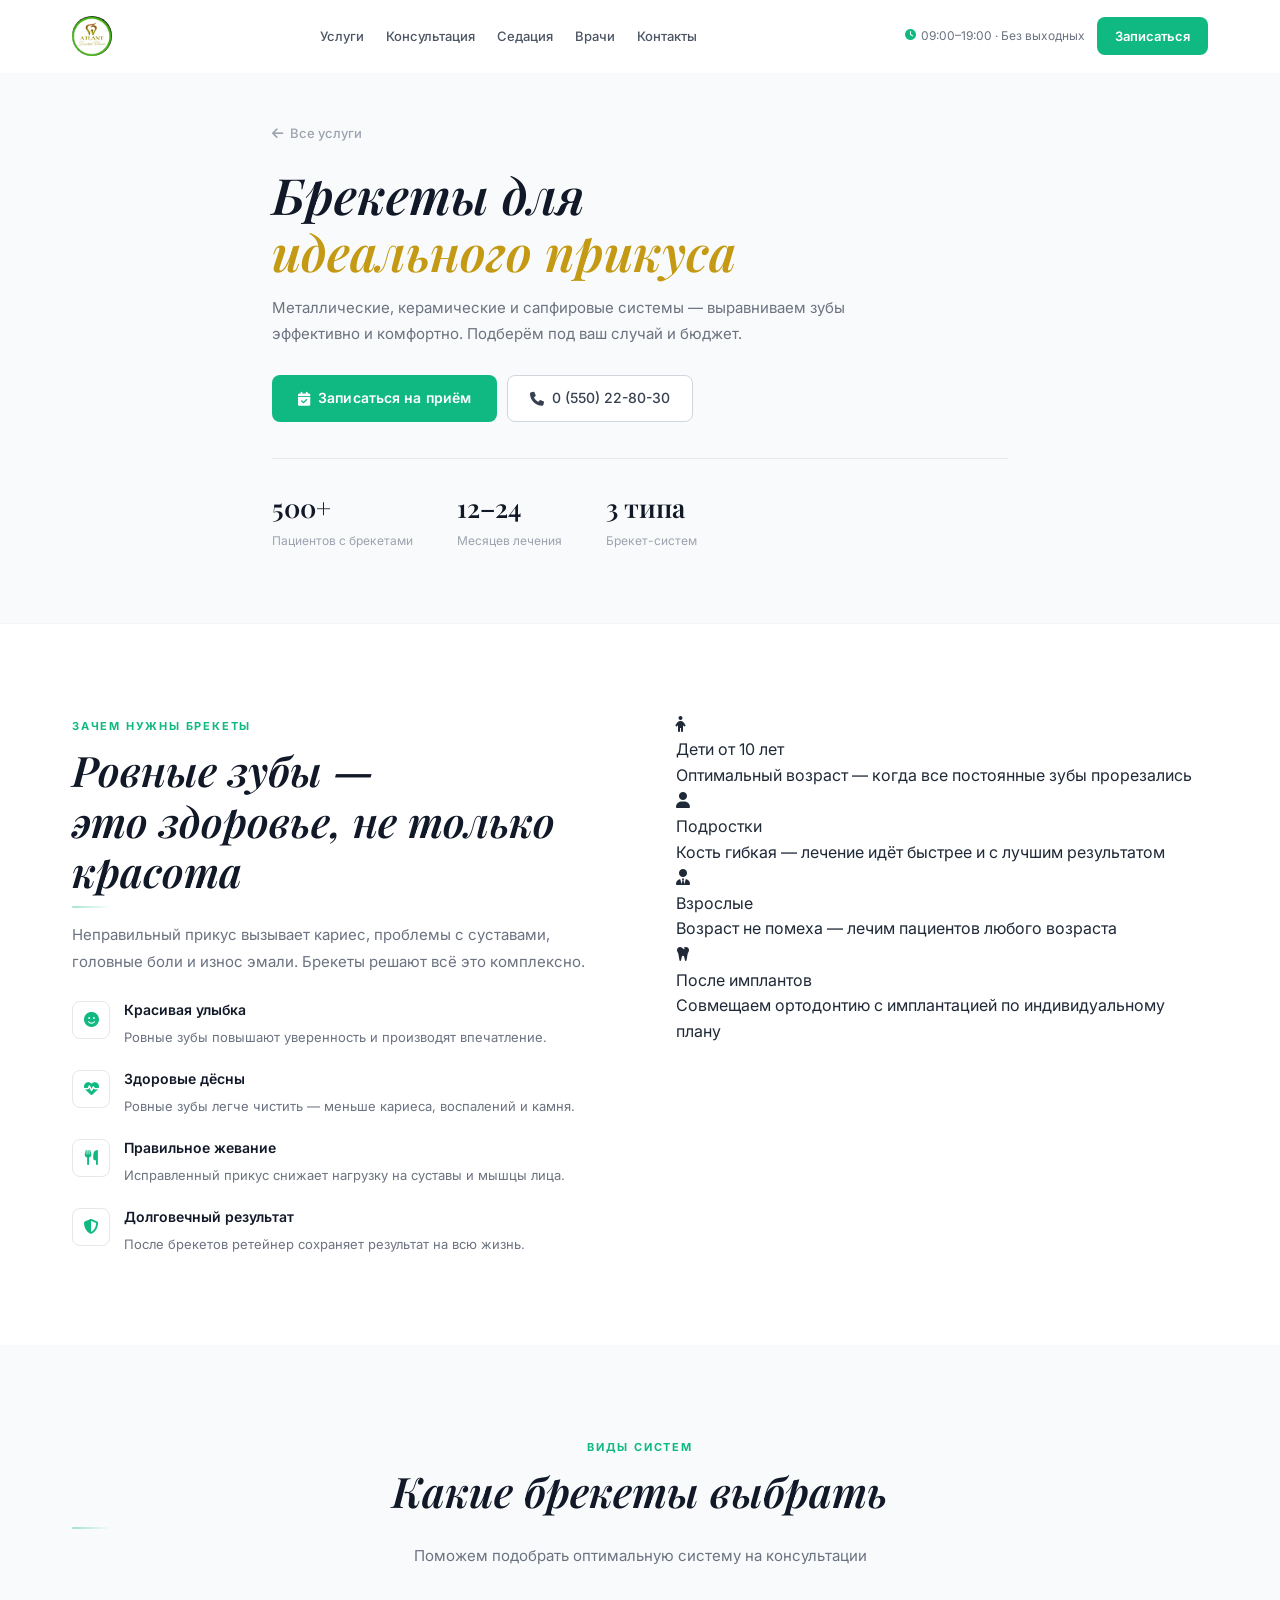
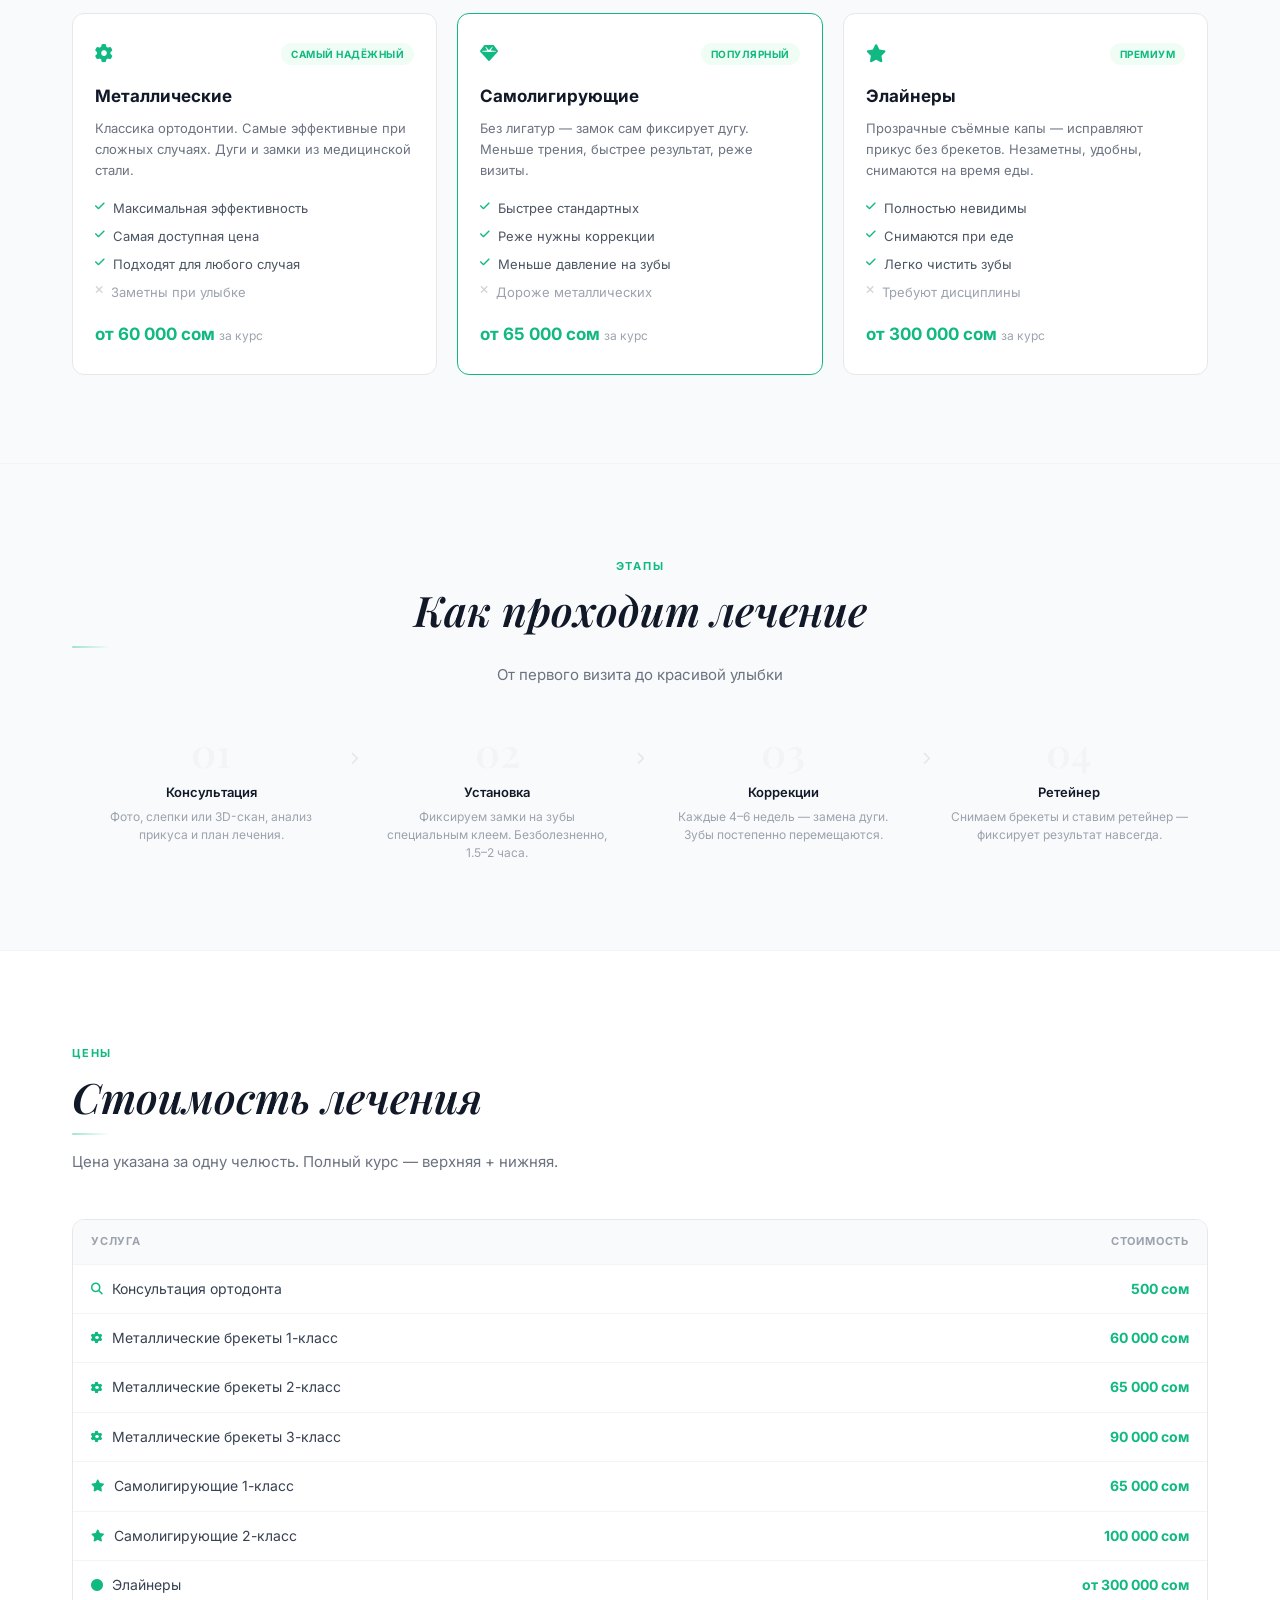
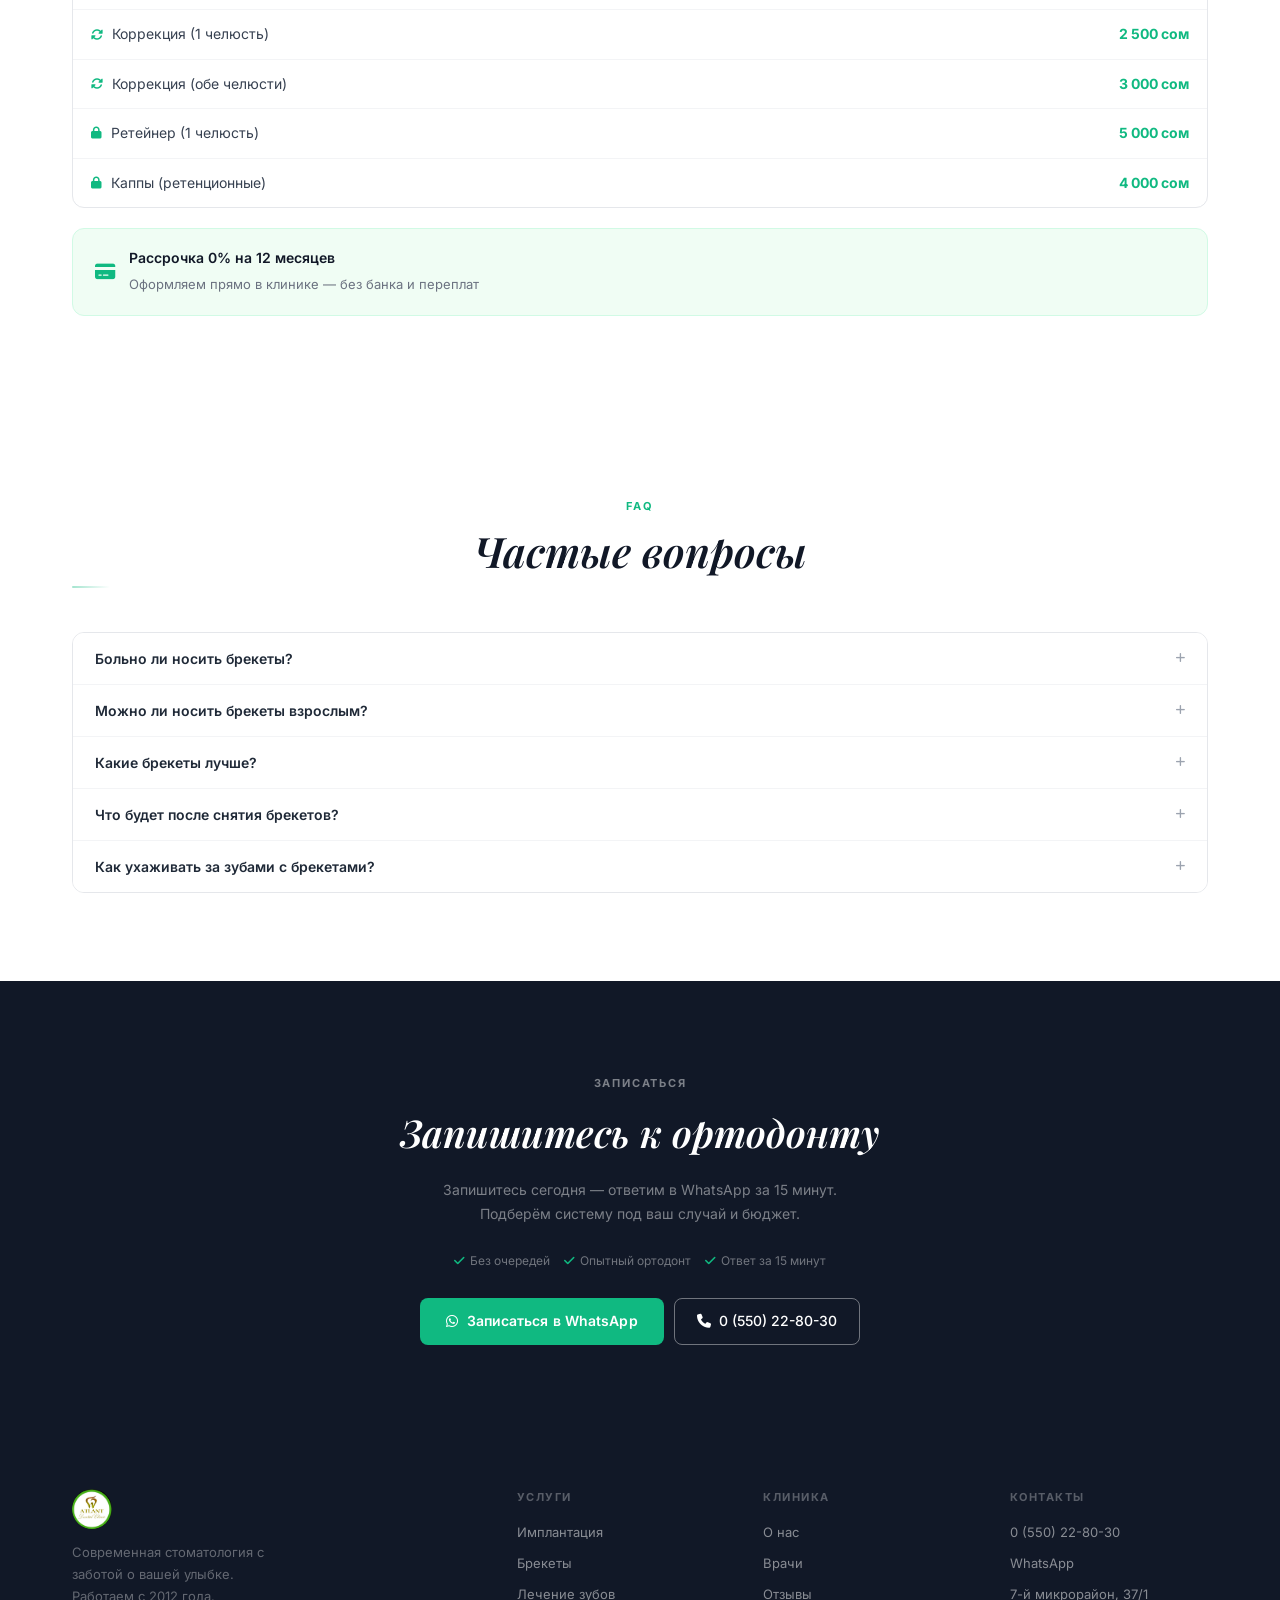
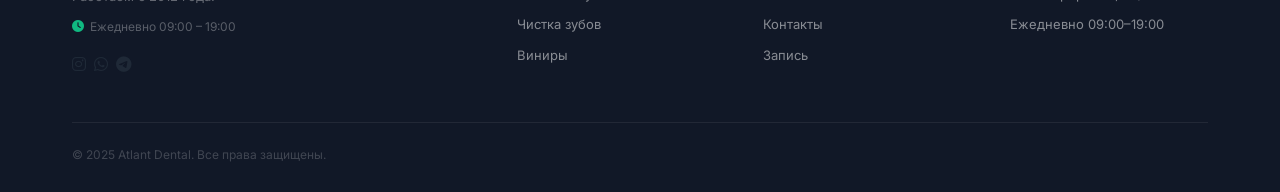
==== commit ef8178e6: "subpages mobile: fix sp-hero padding/margin, phone button, inline paddings, responsive stats" ====
--- a/braces.html
+++ b/braces.html
@@ -116,7 +116,7 @@
 </section>
 
 <!-- TYPES -->
-<section style="padding:80px 0; background:var(--gray-50);" id="brc-types">
+<section style="padding:var(--section-v) 0; background:var(--gray-50);" id="brc-types">
   <div class="container">
     <div class="section-head centered">
       <div class="section-label reveal">Виды систем</div>
@@ -376,4 +376,20 @@
   window.addEventListener('scroll', () => navbar.classList.toggle('scrolled', window.scrollY > 60));
   const burger = document.getElementById('burger');
   const mobileMenu = document.getElementById('mobileMenu');
-  function closeMobile() { burger.classList.remove+  function closeMobile() { burger.classList.remove('active'); mobileMenu.classList.remove('active'); document.body.classList.remove('no-scroll'); }
+  document.getElementById('closeMenu').addEventListener('click', closeMobile);
+  burger.addEventListener('click', () => { burger.classList.toggle('active'); mobileMenu.classList.toggle('active'); });
+  document.querySelectorAll('.mob-link').forEach(l => l.addEventListener('click', closeMobile));
+  const revealObs = new IntersectionObserver(entries => entries.forEach(e => { if(e.isIntersecting){ e.target.classList.add('visible'); revealObs.unobserve(e.target); } }), { threshold: 0.1 });
+  document.querySelectorAll('.reveal').forEach(el => revealObs.observe(el));
+  document.querySelectorAll('.impl-faq-q').forEach(btn => {
+    btn.addEventListener('click', () => {
+      const item = btn.parentElement;
+      const isOpen = item.classList.contains('open');
+      document.querySelectorAll('.impl-faq-item').forEach(i => i.classList.remove('open'));
+      if (!isOpen) item.classList.add('open');
+    });
+  });
+</script>
+</body>
+</html>
--- a/style.css
+++ b/style.css
@@ -11,6 +11,7 @@
   background: #fff;
   color: #1f2937;
   overflow-x: hidden;
+  overflow-y: auto;
   line-height: 1.6;
   -webkit-font-smoothing: antialiased;
   -moz-osx-font-smoothing: grayscale;
@@ -205,7 +206,7 @@
   transform: translateX(-100%);
   transition: transform 0.3s cubic-bezier(0.4,0,0.2,1);
 }
-.mobile-menu.open { transform: translateX(0); }
+.mobile-menu.active { transform: translateX(0); }
 .close-menu {
   position: absolute; top: 18px; right: 20px;
   background: none; border: none; font-size: 18px; cursor: pointer; color: var(--gray-500);
@@ -232,16 +233,31 @@
 #hero {
   min-height: 100vh;
   background: #fff;
+  background-image: radial-gradient(circle, rgba(16,185,129,0.18) 1px, transparent 1px);
+  background-size: 30px 30px;
   position: relative; overflow: hidden;
   display: flex; align-items: center;
   padding: 130px 0 90px;
   border-bottom: 1px solid var(--gray-100);
 }
 .hero-bg { position: absolute; inset: 0; pointer-events: none; overflow: hidden; }
+/* corner gradient — green tint on right side */
+.hero-bg::after {
+  content: '';
+  position: absolute; inset: 0;
+  background: linear-gradient(135deg, rgba(255,255,255,0.92) 38%, rgba(16,185,129,0.07) 100%);
+  pointer-events: none;
+}
 .hero-shape {
   position: absolute; border-radius: 50%;
   background: var(--primary);
-  filter: blur(120px); opacity: 0.05;
+  filter: blur(70px); opacity: 0.22;
+}
+/* large circle arc accents */
+.hero-arc {
+  position: absolute; pointer-events: none; z-index: 0;
+  border-radius: 50%;
+  border: 2px solid rgba(16,185,129,0.32);
 }
 .hero-inner {
   display: grid; grid-template-columns: 55% 45%;
@@ -396,15 +412,71 @@
   padding: 24px 20px;
   border-right: 1px solid var(--gray-200);
   border-bottom: 1px solid var(--gray-200);
-  transition: background var(--transition);
   cursor: pointer;
+  position: relative;
+  overflow: hidden;
+  transition: box-shadow 0.45s ease, border-color 0.45s ease;
 }
 .svc2-card:nth-child(3n) { border-right: none; }
 .svc2-card:nth-last-child(-n+3):not(:nth-child(3n+1):nth-last-child(-n+3) ~ *),
 .svc2-card:last-child,
 .svc2-card:nth-last-child(2),
 .svc2-card:nth-last-child(3) { border-bottom: none; }
-.svc2-card:hover { background: var(--gray-50); }
+
+/* ── background image layer ── */
+.svc2-card::before {
+  content: '';
+  position: absolute; inset: 0; z-index: 0;
+  background-image: var(--card-img);
+  background-size: cover;
+  background-position: center top;
+  opacity: 0;
+  transform: scale(1.07);
+  transition: opacity 0.55s ease, transform 0.55s ease;
+}
+/* ── dark + brand colour overlay ── */
+.svc2-card::after {
+  content: '';
+  position: absolute; inset: 0; z-index: 1;
+  background: linear-gradient(
+    160deg,
+    rgba(4, 26, 18, 0.58) 0%,
+    rgba(16, 185, 129, 0.28) 100%
+  );
+  opacity: 0;
+  transition: opacity 0.55s ease;
+}
+/* lift all direct children above overlays */
+.svc2-icon,
+.svc2-body,
+.svc2-arrow { position: relative; z-index: 2; }
+
+/* smooth colour transitions on inner elements */
+.svc2-icon  { transition: background 0.45s ease, border-color 0.45s ease, color 0.45s ease; }
+.svc2-name  { transition: color 0.45s ease; }
+.svc2-desc  { transition: color 0.45s ease; }
+.svc2-price { transition: color 0.45s ease; }
+.svc2-arrow { transition: color 0.45s ease, transform 0.45s ease; margin-top: 14px; font-size: 11px; color: var(--gray-300); }
+
+/* ── hover state ── */
+.svc2-card:hover {
+  box-shadow: 0 12px 40px rgba(16,185,129,0.22), 0 2px 10px rgba(0,0,0,0.14);
+  border-color: transparent;
+  z-index: 2;
+}
+.svc2-card:hover::before { opacity: 1; transform: scale(1); }
+.svc2-card:hover::after  { opacity: 1; }
+
+.svc2-card:hover .svc2-icon {
+  background: rgba(255,255,255,0.15) !important;
+  border-color: rgba(255,255,255,0.25) !important;
+  color: #fff !important;
+}
+.svc2-card:hover .svc2-name  { color: #fff; }
+.svc2-card:hover .svc2-desc  { color: rgba(255,255,255,0.80); }
+.svc2-card:hover .svc2-price { color: #6ee7b7; }
+.svc2-card:hover .svc2-arrow { color: rgba(255,255,255,0.65); transform: translateX(4px); }
+
 .svc2-icon {
   width: 38px; height: 38px; border-radius: var(--radius);
   border: 1px solid var(--gray-200);
@@ -416,11 +488,6 @@
 .svc2-name { font-size: 15px; font-weight: 600; color: var(--gray-900); margin-bottom: 6px; }
 .svc2-desc { font-size: 13px; color: var(--gray-400); line-height: 1.6; margin-bottom: 14px; }
 .svc2-price { font-size: 13px; font-weight: 700; color: var(--primary); }
-.svc2-arrow {
-  margin-top: 14px; font-size: 11px; color: var(--gray-300);
-  transition: color var(--transition), transform var(--transition);
-}
-.svc2-card:hover .svc2-arrow { color: var(--primary); transform: translateX(4px); }
 
 /* ══════════════════════════════════════
    SEDATION
@@ -428,12 +495,30 @@
 .sed-section {
   padding: var(--section-v) 0;
   background: var(--gray-50);
-  border-top: 1px solid var(--gray-100);
+  border-top: none;             /* replaced by organic wave */
   border-bottom: 1px solid var(--gray-100);
   position: relative; overflow: hidden;
 }
-.sed-bg-blob { display: none; }
-.sed-popup-wrap { display: grid; grid-template-columns: 1fr 1fr; gap: 72px; align-items: start; }
+.sed-bg-blob {
+  position: absolute; pointer-events: none; z-index: 0;
+  background: var(--primary); filter: blur(90px);
+}
+.sed-blob-1 {
+  width: 520px; height: 480px;
+  top: -180px; right: -160px; opacity: 0.055;
+  border-radius: 40% 60% 55% 45% / 60% 40% 60% 40%;
+}
+.sed-blob-2 {
+  width: 300px; height: 340px;
+  bottom: -120px; left: -90px; opacity: 0.035;
+  border-radius: 60% 40% 40% 60% / 50% 55% 45% 50%;
+}
+.sed-blob-3 {
+  width: 200px; height: 190px;
+  top: 50%; left: 45%; opacity: 0.025; filter: blur(60px);
+  border-radius: 52% 48% 60% 40% / 45% 58% 42% 55%;
+}
+.sed-popup-wrap { display: grid; grid-template-columns: 1fr 1fr; gap: 72px; align-items: stretch; }
 .sed-left {}
 
 .sed-question {
@@ -450,18 +535,137 @@
 .sed-for-list li { display: flex; align-items: flex-start; gap: 10px; font-size: 14px; color: var(--gray-600); }
 .sed-for-list li i { color: var(--primary); font-size: 13px; margin-top: 3px; flex-shrink: 0; }
 
-/* Sedation right side */
-.sed-cards-grid { display: grid; grid-template-columns: 1fr 1fr; gap: 14px; margin-bottom: 20px; }
-.sed-benefit-card {
-  background: #fff;
-  border: 1px solid var(--gray-200);
-  border-radius: var(--radius);
-  padding: 18px;
-  display: flex; flex-direction: column; gap: 6px;
-}
-.sed-card-icon { font-size: 17px; color: var(--primary); margin-bottom: 2px; }
-.sed-benefit-card strong { font-size: 13px; font-weight: 600; color: var(--gray-900); }
-.sed-benefit-card span { font-size: 12px; color: var(--gray-500); line-height: 1.5; }
+/* ── Sedation: photo right column ── */
+.sed-photo-wrap {
+  position: relative;
+  display: flex;
+  flex-direction: column;
+}
+.sed-photo-frame {
+  flex: 1;
+}
+
+/* organic brand blobs behind the photo */
+.sed-deco-blob {
+  position: absolute; pointer-events: none; z-index: 0;
+  background: var(--primary); border-radius: 50%;
+}
+.sed-deco-1 {
+  width: 200px; height: 190px;
+  bottom: -40px; right: -40px;
+  opacity: 0.12; filter: blur(52px);
+  border-radius: 42% 58% 60% 40% / 48% 55% 45% 52%;
+}
+.sed-deco-2 {
+  width: 120px; height: 110px;
+  top: -22px; left: -22px;
+  opacity: 0.08; filter: blur(36px);
+  border-radius: 60% 40% 48% 52% / 55% 42% 58% 45%;
+}
+
+/* photo frame with organic corner */
+.sed-photo-frame {
+  position: relative; z-index: 1;
+  border-radius: 20px 20px 72px 20px;
+  overflow: hidden;
+  background: linear-gradient(145deg, #0a3324 0%, #134e38 50%, #10b981 100%);
+  box-shadow:
+    0 24px 64px rgba(16,185,129,0.16),
+    0 4px 20px rgba(0,0,0,0.10);
+}
+
+/* photo itself */
+.sed-photo-img {
+  width: 100%;
+  height: 100%;
+  object-fit: cover;
+  object-position: center top;
+  display: block;
+  transition: transform 0.85s cubic-bezier(0.25, 0.46, 0.45, 0.94);
+}
+
+/* soft brand green wash — keeps photo natural, adds Atlant brand tint */
+.sed-photo-wash {
+  position: absolute; inset: 0; z-index: 1;
+  background: rgba(16,185,129,0.10);
+  pointer-events: none;
+}
+.sed-photo-frame:hover .sed-photo-img { transform: scale(1.03); }
+
+/* entrance animation triggered by .reveal → .visible */
+.sed-photo-wrap.visible .sed-photo-img {
+  animation: sedPhotoIn 0.9s cubic-bezier(0.25, 0.46, 0.45, 0.94) both;
+}
+@keyframes sedPhotoIn {
+  from { transform: scale(1.06); opacity: 0; }
+  to   { transform: scale(1);    opacity: 1; }
+}
+
+/* dark-to-transparent gradient at bottom for badge readability */
+.sed-photo-gradient {
+  position: absolute; bottom: 0; left: 0; right: 0;
+  height: 48%;
+  background: linear-gradient(to top, rgba(4,18,12,0.58) 0%, transparent 100%);
+  pointer-events: none;
+}
+
+/* floating trust badge on photo */
+.sed-photo-badge {
+  position: absolute; bottom: 22px; left: 22px;
+  display: flex; align-items: center; gap: 12px;
+  background: rgba(255,255,255,0.94);
+  border-radius: 14px;
+  padding: 12px 18px 12px 14px;
+  box-shadow: 0 6px 24px rgba(0,0,0,0.14);
+  backdrop-filter: blur(10px);
+  -webkit-backdrop-filter: blur(10px);
+}
+.sed-badge-icon {
+  width: 36px; height: 36px; border-radius: 10px;
+  background: var(--primary-soft); color: var(--primary);
+  display: flex; align-items: center; justify-content: center;
+  font-size: 15px; flex-shrink: 0;
+}
+.sed-badge-text strong {
+  font-size: 13px; font-weight: 700; color: var(--gray-900); display: block; line-height: 1.2; margin-bottom: 2px;
+}
+.sed-badge-text span { font-size: 11px; color: var(--gray-500); }
+
+/* floating stat chips — positioned inside photo frame */
+.sed-chip {
+  position: absolute; z-index: 3;
+  background: rgba(255,255,255,0.95);
+  border: 1px solid rgba(255,255,255,0.6);
+  border-radius: 12px;
+  padding: 10px 16px;
+  box-shadow: 0 4px 20px rgba(0,0,0,0.13);
+  text-align: center;
+  min-width: 76px;
+  backdrop-filter: blur(8px);
+  -webkit-backdrop-filter: blur(8px);
+}
+.sed-chip-tr { top: 20px; right: 20px; }
+.sed-chip-br { bottom: 100px; right: 20px; }
+.sed-chip-num {
+  font-family: var(--font-head);
+  font-size: 20px; font-weight: 600; color: var(--primary);
+  display: block; line-height: 1;
+}
+.sed-chip-lbl { font-size: 10px; color: var(--gray-400); display: block; margin-top: 2px; }
+
+/* stats row moved to left column */
+.sed-left-stats {
+  display: flex; align-items: center; gap: 0;
+  margin-top: 24px; padding-top: 22px;
+  border-top: 1px solid var(--gray-200);
+}
+.sed-ls { flex: 1; text-align: center; }
+.sed-ls-num {
+  font-family: var(--font-head); font-size: 22px; font-weight: 600;
+  color: var(--primary); display: block; line-height: 1;
+}
+.sed-ls-lbl { font-size: 11px; color: var(--gray-500); display: block; margin-top: 3px; }
+.sed-ls-div { width: 1px; height: 28px; background: var(--gray-200); flex-shrink: 0; }
 
 .sed-stats-row {
   display: flex; align-items: center;
@@ -563,12 +767,12 @@
 }
 .slider-btn:hover { border-color: var(--primary); color: var(--primary); }
 .slider-dots { display: flex; gap: 6px; }
-.slider-dot {
+.slider-dot, .dot {
   width: 6px; height: 6px; border-radius: 50%;
   background: var(--gray-300); cursor: pointer;
   transition: all var(--transition);
 }
-.slider-dot.active { background: var(--primary); width: 18px; border-radius: 3px; }
+.slider-dot.active, .dot.active { background: var(--primary); width: 18px; border-radius: 3px; }
 
 /* ══════════════════════════════════════
    APPOINTMENT
@@ -717,6 +921,30 @@
 .footer-bottom span { font-size: 12px; color: rgba(255,255,255,0.2); }
 
 /* ══════════════════════════════════════
+   NOTIFICATION (form success)
+══════════════════════════════════════ */
+#notif {
+  display: none;
+  position: fixed; bottom: 28px; left: 50%; transform: translateX(-50%);
+  z-index: 1200;
+  background: #fff; border: 1px solid var(--gray-200);
+  border-radius: var(--radius-lg);
+  padding: 14px 20px;
+  align-items: center; gap: 12px;
+  box-shadow: var(--shadow-lg);
+  white-space: nowrap;
+}
+#notif.show { display: flex; }
+.notif-icon {
+  width: 32px; height: 32px; border-radius: 50%;
+  background: var(--primary-soft); color: var(--primary);
+  display: flex; align-items: center; justify-content: center;
+  font-size: 14px; flex-shrink: 0;
+}
+.notif-text strong { font-size: 14px; font-weight: 600; color: var(--gray-900); display: block; }
+.notif-text span { font-size: 12px; color: var(--gray-500); }
+
+/* ══════════════════════════════════════
    SCROLL TOAST (WhatsApp)
 ══════════════════════════════════════ */
 .scroll-toast {
@@ -732,19 +960,19 @@
 }
 .scroll-toast--wa {
   background: #25d366; color: #fff;
-  display: flex; align-items: center; gap: 12px;
-  padding: 13px 16px; border-radius: var(--radius-lg);
-  box-shadow: 0 4px 16px rgba(37,211,102,0.25), 0 2px 8px rgba(0,0,0,0.1);
-  max-width: 240px;
-}
-.scroll-toast-icon--wa { font-size: 20px; flex-shrink: 0; }
-.scroll-toast--wa > div { flex: 1; min-width: 0; }
-.scroll-toast--wa strong { font-size: 13px; font-weight: 700; display: block; white-space: nowrap; }
-.scroll-toast--wa span { font-size: 11px; opacity: 0.85; }
+  display: flex; align-items: center; gap: 10px;
+  padding: 12px 14px 12px 16px; border-radius: var(--radius-lg);
+  box-shadow: 0 4px 20px rgba(37,211,102,0.3), 0 2px 8px rgba(0,0,0,0.12);
+  white-space: nowrap;
+}
+.scroll-toast-icon--wa { font-size: 22px; flex-shrink: 0; line-height: 1; }
+.scroll-toast--wa > div { flex: 1; }
+.scroll-toast--wa strong { font-size: 13px; font-weight: 700; display: block; line-height: 1.3; }
+.scroll-toast--wa span { font-size: 11px; opacity: 0.85; display: block; line-height: 1.3; }
 .scroll-toast-close {
-  background: none; border: none; color: rgba(255,255,255,0.7);
-  cursor: pointer; font-size: 12px; padding: 4px;
-  flex-shrink: 0; line-height: 1;
+  background: none; border: none; color: rgba(255,255,255,0.65);
+  cursor: pointer; font-size: 13px; padding: 4px;
+  flex-shrink: 0; line-height: 1; margin-left: 2px;
 }
 .scroll-toast-close:hover { color: #fff; }
 
@@ -772,7 +1000,14 @@
   position: relative; overflow: hidden;
 }
 .impl-sp-hero, .dh-hero, .vc-hero, .dc-hero, .br-hero { background: var(--gray-50); }
-.sp-hero-inner { max-width: 800px; }
+
+/* inner has its own max-width — needs explicit horizontal padding like .container */
+.sp-hero-inner {
+  max-width: 800px;
+  margin: 0 auto;
+  padding: 0 32px;
+}
+
 .sp-back {
   display: inline-flex; align-items: center; gap: 7px;
   font-size: 13px; font-weight: 500; color: var(--gray-400);
@@ -781,13 +1016,26 @@
 .sp-back:hover { color: var(--primary); }
 .sp-hero-title {
   font-family: var(--font-head);
-  font-size: clamp(30px, 4vw, 50px);
+  font-size: clamp(28px, 4vw, 50px);
   font-weight: 600; font-style: italic;
   color: var(--gray-900); line-height: 1.15; margin-bottom: 14px;
 }
 .sp-hero-title em { color: var(--gold-light); font-style: italic; }
 .sp-hero-sub { font-size: 15px; color: var(--gray-500); line-height: 1.75; max-width: 580px; margin-bottom: 28px; }
 .sp-hero-btns { display: flex; gap: 10px; flex-wrap: wrap; margin-bottom: 36px; }
+
+/* On gray-50 hero, the white-outline button must look like hero-outline */
+.sp-hero-btns .btn-white-outline {
+  border-color: var(--gray-300);
+  color: var(--gray-700);
+  background: #fff;
+}
+.sp-hero-btns .btn-white-outline:hover {
+  border-color: var(--primary);
+  color: var(--primary);
+  background: #fff;
+}
+
 .sp-hero-stats {
   display: flex; gap: 44px; flex-wrap: wrap;
   padding-top: 28px; border-top: 1px solid var(--gray-200);
@@ -963,6 +1211,84 @@
 .sp-who-item i { color: var(--primary); font-size: 14px; flex-shrink: 0; margin-top: 2px; }
 
 /* ══════════════════════════════════════
+   BRAND DECORATIVE ELEMENTS
+══════════════════════════════════════ */
+
+/* Hero blobs: organic (non-circular) border-radius */
+.hero-shape { border-radius: 58% 42% 62% 38% / 48% 54% 46% 52%; }
+
+/* Hero: floating accent rings */
+.hero-ring {
+  position: absolute; pointer-events: none; z-index: 0;
+  border: 2.5px solid rgba(16,185,129,0.42);
+  animation: driftRing 9s ease-in-out infinite;
+}
+.hero-ring-2 {
+  border-color: rgba(16,185,129,0.28);
+  animation-delay: -3.5s; animation-duration: 7s;
+}
+@keyframes driftRing {
+  0%, 100% { transform: translateY(0) rotate(0deg); }
+  50%       { transform: translateY(-14px) rotate(3.5deg); }
+}
+
+/* Hero: small organic petal/leaf accent */
+.deco-petal {
+  position: absolute; pointer-events: none; z-index: 0;
+  background: rgba(16,185,129,0.30);
+  border-radius: 0 70% 0 70%;
+  transform: rotate(-35deg);
+  filter: blur(0px);
+}
+
+/* Organic wave separator — absolute, sits at section top */
+.brand-wave {
+  position: absolute; top: 0; left: 0; right: 0;
+  height: 52px; pointer-events: none; z-index: 1; overflow: hidden;
+}
+.brand-wave svg { display: block; width: 100%; height: 52px; }
+
+/* Doctors section — organic blob accent */
+#doctors { padding: var(--section-v) 0; position: relative; overflow: hidden; }
+.doc-org-blob {
+  position: absolute; pointer-events: none; z-index: 0;
+  background: var(--primary); filter: blur(100px);
+}
+
+/* Doctor avatar: subtle brand glow ring + photo support */
+.doc2-ava {
+  box-shadow: 0 0 0 5px rgba(16,185,129,0.08), 0 0 28px rgba(16,185,129,0.14);
+  overflow: hidden; padding: 0;
+}
+.doc2-ava img {
+  width: 100%; height: 100%;
+  object-fit: cover; object-position: center top;
+  display: block; border-radius: 50%;
+}
+
+/* Appointment section — organic blob accent */
+#appointment { position: relative; }
+.appt-org-blob {
+  position: absolute; pointer-events: none; z-index: 0;
+  background: var(--primary); filter: blur(90px);
+}
+
+/* Section headings: thin organic accent line */
+.idx-head h2, .section-title { position: relative; }
+.idx-head h2::after, .section-title::after {
+  content: ''; display: block;
+  width: 38px; height: 2px;
+  background: linear-gradient(90deg, rgba(16,185,129,0.38), rgba(16,185,129,0));
+  border-radius: 2px; margin-top: 10px;
+}
+
+/* Mobile: hide decorative rings, arcs, petals */
+@media (max-width: 768px) {
+  .hero-ring, .hero-ring-2, .deco-petal, .hero-arc { display: none; }
+  #hero { background-image: none; }
+}
+
+/* ══════════════════════════════════════
    RESPONSIVE
 ══════════════════════════════════════ */
 @media (max-width: 1024px) {
@@ -974,46 +1300,116 @@
 }
 
 @media (max-width: 768px) {
-  :root { --section-v: 60px; }
-  .container { padding: 0 20px; }
-
-  /* Nav */
+  :root { --section-v: 56px; }
+  .container { padding: 0 16px; }
+
+  /* ── Nav ── */
+  .nav-inner { padding: 0 16px; }
   .nav-links, .nav-hours { display: none; }
   .nav-right .btn-nav { display: none; }
   .burger { display: flex; }
 
-  /* Hero */
+  /* ── Hero ── */
+  #hero { padding: 96px 0 52px; min-height: auto; }
   .hero-inner { grid-template-columns: 1fr; gap: 0; }
   .hero-right { display: none; }
+  .hero-desc { max-width: 100%; font-size: 14px; margin-bottom: 22px; }
+  .hero-btns { gap: 10px; }
+  .hero-stats {
+    margin-top: 28px; padding-top: 20px;
+    justify-content: space-between;
+    gap: 0;
+  }
   .hero-stat-div { display: none; }
-  .hero-stats { gap: 0; justify-content: space-around; }
-  .hero-stat { text-align: center; }
-
-  /* Services */
+  .hero-stat { text-align: center; flex: 1; }
+  .hero-stat-num { font-size: 24px; }
+  .hero-stat-lbl { font-size: 10px; }
+
+  /* ── Section headings ── */
+  .idx-head { flex-direction: column; align-items: flex-start; gap: 10px; margin-bottom: 24px; }
+  .section-head { margin-bottom: 32px; }
+
+  /* ── Services ── */
   .svc2-grid { grid-template-columns: 1fr 1fr; }
+  .svc2-card { padding: 18px 14px 16px; }
+  /* reset desktop 3-col border rules, apply 2-col rules */
+  .svc2-card { border-right: 1px solid var(--gray-200); border-bottom: 1px solid var(--gray-200); }
   .svc2-card:nth-child(3n) { border-right: 1px solid var(--gray-200); }
   .svc2-card:nth-child(2n) { border-right: none; }
-
-  /* Sedation */
-  .sed-popup-wrap { grid-template-columns: 1fr; gap: 36px; }
-  .sed-cards-grid { grid-template-columns: 1fr 1fr; }
-
-  /* Doctors */
-  .doc2-grid { grid-template-columns: 1fr 1fr; }
-
-  /* Appointment */
-  .appt-wrap { grid-template-columns: 1fr; gap: 36px; }
+  .svc2-card:nth-last-child(1),
+  .svc2-card:nth-last-child(2) { border-bottom: none; }
+  .svc2-name { font-size: 13px; }
+  .svc2-desc { font-size: 12px; line-height: 1.55; }
+  .svc2-price { font-size: 12px; }
+
+  /* ── Sedation ── */
+  .sed-popup-wrap { grid-template-columns: 1fr; gap: 28px; align-items: start; }
+  .sed-photo-wrap { display: block; }
+  .sed-photo-frame { flex: none; border-radius: 16px 16px 40px 16px; }
+  .sed-photo-img { aspect-ratio: 16/9; height: auto; }
+  .sed-chip { display: none; }
+  .sed-deco-blob { display: none; }
+  .sed-left-stats { gap: 0; }
+  .btn-sed { width: 100%; justify-content: center; }
+  .sed-photo-badge { padding: 10px 14px 10px 12px; }
+
+  /* ── Doctors ── */
+  .doc2-grid { grid-template-columns: 1fr 1fr; gap: 12px; }
+  .doc2-card { padding: 18px 12px 16px; }
+  .doc2-ava { width: 80px; height: 80px; margin-bottom: 12px; }
+
+  /* ── Reviews / slider ── */
+  .slider-wrap {
+    overflow-x: auto;
+    -webkit-overflow-scrolling: touch;
+    scroll-snap-type: x mandatory;
+    margin: 0 -16px;
+    padding: 0 16px;
+  }
+  .slider-track { scroll-snap-align: start; padding: 4px 0; gap: 12px; }
+  .review-card {
+    flex: 0 0 82vw;
+    max-width: 320px;
+    scroll-snap-align: start;
+  }
+  .slider-controls { display: none; }
+
+  /* ── Appointment ── */
+  .appt-wrap { grid-template-columns: 1fr; gap: 28px; }
   .form-row { grid-template-columns: 1fr; }
-
-  /* Contacts */
-  .contacts-grid { grid-template-columns: 1fr; gap: 36px; }
-
-  /* Footer */
-  .footer-top { grid-template-columns: 1fr; gap: 28px; }
-  .footer-inner { padding: 44px 20px 22px; }
-
-  /* Subpages */
-  .sp-about-grid { grid-template-columns: 1fr; gap: 36px; }
+  .appt-form { padding: 20px; }
+  .appt-features { gap: 12px; margin-top: 16px; }
+  .appt-feat-icon { width: 34px; height: 34px; font-size: 14px; }
+
+  /* ── Contacts ── */
+  .contacts-grid { grid-template-columns: 1fr; gap: 28px; }
+  .map-img { aspect-ratio: 16/9; }
+  .contact-cards { display: grid; grid-template-columns: 1fr 1fr; gap: 10px; }
+  .contact-card { padding: 12px 14px; gap: 10px; }
+
+  /* ── Footer ── */
+  .footer-top { grid-template-columns: 1fr 1fr; gap: 24px; margin-bottom: 28px; }
+  .footer-brand { grid-column: 1 / -1; }
+  .footer-inner { padding: 40px 16px 20px; }
+  .footer-bottom { flex-direction: column; align-items: flex-start; gap: 6px; }
+
+  /* ── Notification toast ── */
+  #notif { white-space: normal; max-width: calc(100vw - 32px); }
+
+  /* ── WhatsApp button ── */
+  .scroll-toast { bottom: 16px; right: 16px; }
+
+  /* ── Subpages ── */
+  .sp-hero { padding: 88px 0 48px; }
+  .sp-hero-inner { padding: 0 16px; }
+  .sp-hero-title { font-size: clamp(26px, 6.5vw, 38px); margin-bottom: 12px; }
+  .sp-hero-sub { font-size: 14px; margin-bottom: 22px; }
+  .sp-hero-btns { gap: 10px; margin-bottom: 28px; }
+  .sp-hero-btns .btn-green,
+  .sp-hero-btns .btn-white-outline { width: 100%; justify-content: center; }
+  .sp-hero-stats { gap: 24px; padding-top: 22px; }
+  .sp-stat-num { font-size: 22px; }
+  .sp-about-grid { grid-template-columns: 1fr; gap: 32px; }
   .sp-type-grid { grid-template-columns: 1fr; }
   .sp-who-grid { grid-template-columns: 1fr 1fr; }
   .sp-price-grid { grid-template-columns: 1fr; }
@@ -1021,21 +1417,87 @@
   .impl-steps { flex-direction: column; gap: 20px; }
   .impl-step { padding: 0; text-align: left; }
   .impl-step-arrow { display: none; }
-  .idx-head { flex-direction: column; align-items: flex-start; gap: 10px; }
-  .slider-wrap { overflow-x: auto; }
-  .review-card { flex: 0 0 280px; }
+  .sp-cta-btns { flex-direction: column; align-items: stretch; }
+  .sp-cta-btns .btn-green,
+  .sp-cta-btns .btn-white-outline { justify-content: center; }
+  .sp-cta-badges { gap: 10px; }
 }
 
 @media (max-width: 480px) {
+  :root { --section-v: 48px; }
+  .container { padding: 0 14px; }
+  .nav-inner { padding: 0 14px; }
+
+  /* Hero */
+  #hero { padding: 84px 0 44px; }
+  .hero-title { font-size: clamp(26px, 7.5vw, 32px); margin-bottom: 14px; }
+  .hero-btns { flex-direction: column; align-items: stretch; }
+  .hero-btns .btn-green,
+  .hero-btns .btn-hero-outline { justify-content: center; }
+  .hero-stat-num { font-size: 22px; }
+
+  /* Services */
   .svc2-grid { grid-template-columns: 1fr; }
-  .svc2-card { border-right: none !important; }
-  .doc2-grid { grid-template-columns: 1fr; }
+  .svc2-card { border-right: none !important; padding: 18px 16px; }
+  .svc2-card:nth-last-child(1),
+  .svc2-card:nth-last-child(2) { border-bottom: 1px solid var(--gray-200); }
+  .svc2-card:last-child { border-bottom: none; }
+  .svc2-desc { display: none; } /* hide long desc on tiny screens, show name+price only */
+
+  /* Sedation */
   .sed-cards-grid { grid-template-columns: 1fr; }
+  .sed-question { font-size: clamp(22px, 7vw, 30px); }
+  .sed-subtitle { font-size: 13px; }
+  .sed-for-list li { font-size: 13px; }
+  .sed-photo-img { aspect-ratio: 4/3; }
+  .sed-photo-badge { left: 14px; bottom: 14px; padding: 9px 12px 9px 10px; gap: 8px; }
+  .sed-badge-icon { width: 30px; height: 30px; font-size: 13px; }
+  .sed-badge-text strong { font-size: 12px; }
+  .sed-badge-text span { font-size: 10px; }
+  .sed-ls-num { font-size: 18px; }
+
+  /* Doctors */
+  .doc2-grid { grid-template-columns: 1fr 1fr; gap: 10px; }
+  .doc2-card { padding: 14px 10px 12px; }
+  .doc2-ava { width: 72px; height: 72px; }
+  .doc2-name { font-size: 13px; }
+  .doc2-spec { font-size: 9px; }
+
+  /* Reviews */
+  .review-card { flex: 0 0 88vw; }
+
+  /* Appointment */
+  .appt-form { padding: 16px; }
+  .section-title { font-size: clamp(24px, 7vw, 34px); }
+
+  /* Contacts */
+  .contact-cards { grid-template-columns: 1fr; }
+  .hours-row { font-size: 12px; }
+
+  /* Footer */
+  .footer-top { grid-template-columns: 1fr; gap: 20px; }
+  .footer-inner { padding: 32px 14px 18px; }
+
+  /* Subpages */
+  .sp-hero { padding: 80px 0 40px; }
+  .sp-hero-inner { padding: 0 14px; }
+  .sp-hero-title { font-size: clamp(24px, 7vw, 32px); line-height: 1.18; }
+  .sp-hero-sub { font-size: 13px; line-height: 1.65; }
+  .sp-back { font-size: 12px; margin-bottom: 16px; }
+  .sp-hero-stats { gap: 18px; flex-wrap: wrap; padding-top: 18px; }
+  .sp-stat-num { font-size: 20px; }
+  .sp-stat-lbl { font-size: 11px; }
   .sp-cards { grid-template-columns: 1fr; }
   .sp-who-grid { grid-template-columns: 1fr; }
-  .hero-btns { flex-direction: column; }
-  .sp-hero-btns { flex-direction: column; }
-  .sp-hero-stats { gap: 24px; }
-  .footer-top { gap: 24px; }
-}
-                                                                                                                                                                                                                                                                                                                                                                                                                                                                                                                                                                                                                                                                                                                                                                                                                                                                                                                                                                                                                                                                                                                                                                                                                                                                                                                                                                                                                                                                                                                                                                                                                                                                                                                                                                                                                                                                                                                                                                                                                                                                                                                                                                                                                                                                                                                                                                                                                                                                                                                                                                                                                                                                                                                                                                                                                                                                                                                                                                                                                                                                                                                                                                                                                                                                                                                                                                                                                                                                                                                                                                                                                                                                                                                                                                                                                                                                                                                                                                                                                                                                                                                                                                                                                                                                                                                                                                                                                                                                                                                                                                                                                                                                                                                                                                                                                                                                                                                                                                                                                                                                                                                                                                                                                                                                                                                                                                                                                                                                                                                                                                                                                                                                                                                                                                                                                                                                                                                                                                                                                                                                                                                                                                                                                                                                                                                                                                                                                                                                                                                                                                                                                                                                                                                                                                                                                                                                                                                                                                                                                                                                                                                                                                                                                                                                                                                                                                                                                                                                                                                                                                                                                                                                                                                                                                                                                                                                                                                                                                                                                                                                                                                                                                                                                                                                                                                                                                                                                                                                                                                                                                                                                                                                                                                                                                                                                                                                                                                                                                                                                                                                                                                                                                                                                                                                                                                                                                                                                                                                                                                                                                                                                                                                                                                                                                                                                                                                                                                                                                                                                                                                                                                                                                                                                                                                                                                                                                                                                                                                                                                                                                                                                                                                                                                                                                                                                                                                                                                                                                                                                                                                                                                                                                                                                                                                                                                                                                                                                                                                                                                                                                                                                                                                                                                                                                                                                                                                                                                                                                                                                                                                                                                                                                                                                                                                                                                                                                                                                                                                                                                                                                                                                                                                                                                                                                                                                                                                                                                                                                                                                                                                                                                                                                                                                                                                                                                                                                                                                                                                                                                                                                                                                                                                                                                                                                                                                                                                                                                                                                                                                                                                                                                                                                                                                                                                                                                                                                                                                                                                                                                                                                                                                                                                                                                                                                                                                                                                                                                                                                                                                                                                                                                                                                                                                                                                                                                                                                                                                                                                                                                                                                                                                                                                                                                                                                                                                                                                                                                                                                                                                                                                                                                                                                                                                                                                                                                                                                                                                                                                                                                                                                                                                                                                                                                                                                                                                                                                                                                                                                                                                                                                                                                                                                                                                                                                                                                                                                                                                                                                                                                                                                                                                                                                                                                                                                                                                                                                                                                                                                                                                                                                                                                                                                                                                                                                                                                                                                                                                                                                                                                                                                                                                                                                                                                                                                                                                                                                                                                                                                                                                                                                                                                                                                                                                                                                                                                                                                                                                                                                                                                                                                                                                                                                                                                                                                                                                                                                                                                                                                                                                                                                                                                                                                                                                                                                                                                                                                                                                                                                                                                                                                                                                                                                                                                                                                                                                                                                                                                                                                                                                                                                                                                                                                                                                                                                                                                                                                                                                                                                                                                                                                                                                                                                                                                                                                                                                                                                                                                                                                                                                                                                                                                                                                                                                                                                                                                                                                                                                                                                                                                                                                                                                                                                                                                                                                                                                                                                                                                                                                                                                                                                                                                                                                                                                                                                                                                                                                                                                                                                                                                                                                                                                                                                                                                                                                                                                                                                                                                                                                                                                                                                                                                                                                                                                                                                                                                                                                                                                                                                                                                                                                                                                                                                                                                                                                                                                                                                                                                                                                                                                                                                                                                                                                                                                                                                                                                                                                                                                                                                                                                                                                                                                                                                                                                                                                                                                                                                                                                                                                                                                                                                                                                                                                                                                                                                                                                                                                                                                                                                                                                                                                                                                                                                                                                                                                                                                                                                                                                                                                                                                                                                                                                                                                                                                                                                                                                                                                                                                                                                                                                                                                                                                                                                                                                                                                                                                                                                                                                                                                                                                                                                                                                                                                                                                                                                                                                                                                                                                                                                                                                                                                                                                                                                                                                                                                                                                                                                                                                                                                                                                                                                                                                                                                                                                                                                                                                                                                                                                                                                                                                                                                                                                                                                                                                                                                                                                                                                                                                                                                                                                                                                                                                                                                                                                                                                                                                                                                                                                                                                                                                                                                                                                                                                                                                                                                                                                                                                                                                                                                                                                                                                                                                                                                                                                                                                                                                                                                                                                                                                                                                                                                                                                                                                                                                                                                                                                                                                                                                                                                                                                                                                                                                                                                                                                                                                                                                            +  .sp-price-grid { grid-template-columns: 1fr; }
+  .sp-type-grid { grid-template-columns: 1fr; }
+  .sp-about-grid { gap: 24px; }
+  .sp-installment { flex-direction: column; gap: 10px; padding: 16px; }
+  .sp-cta-inner { padding: 0 4px; }
+
+  /* WhatsApp button smaller on tiny phones */
+  .scroll-toast--wa { padding: 10px 12px; }
+  .scroll-toast-icon--wa { font-size: 18px; }
+  .scroll-toast--wa strong { font-size: 12px; }
+  .scroll-toast--wa span { font-size: 10px; }
+}
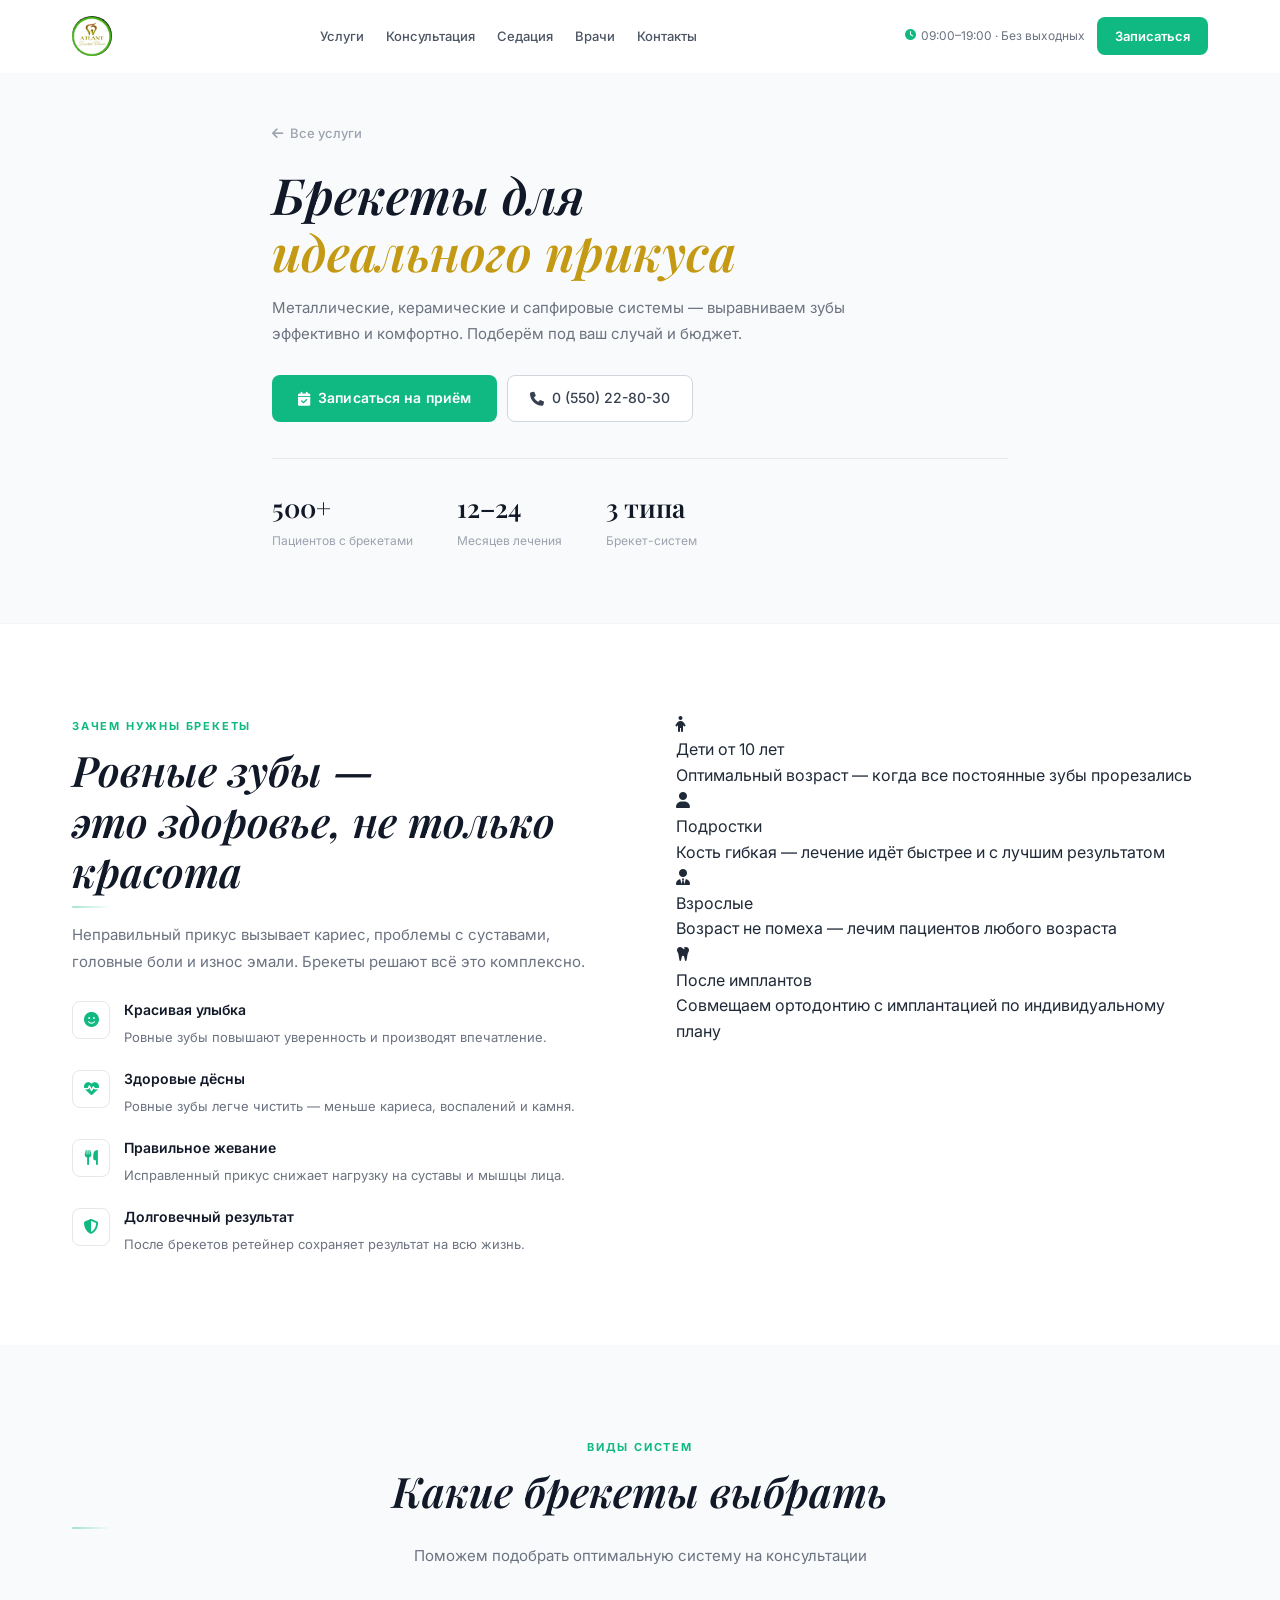
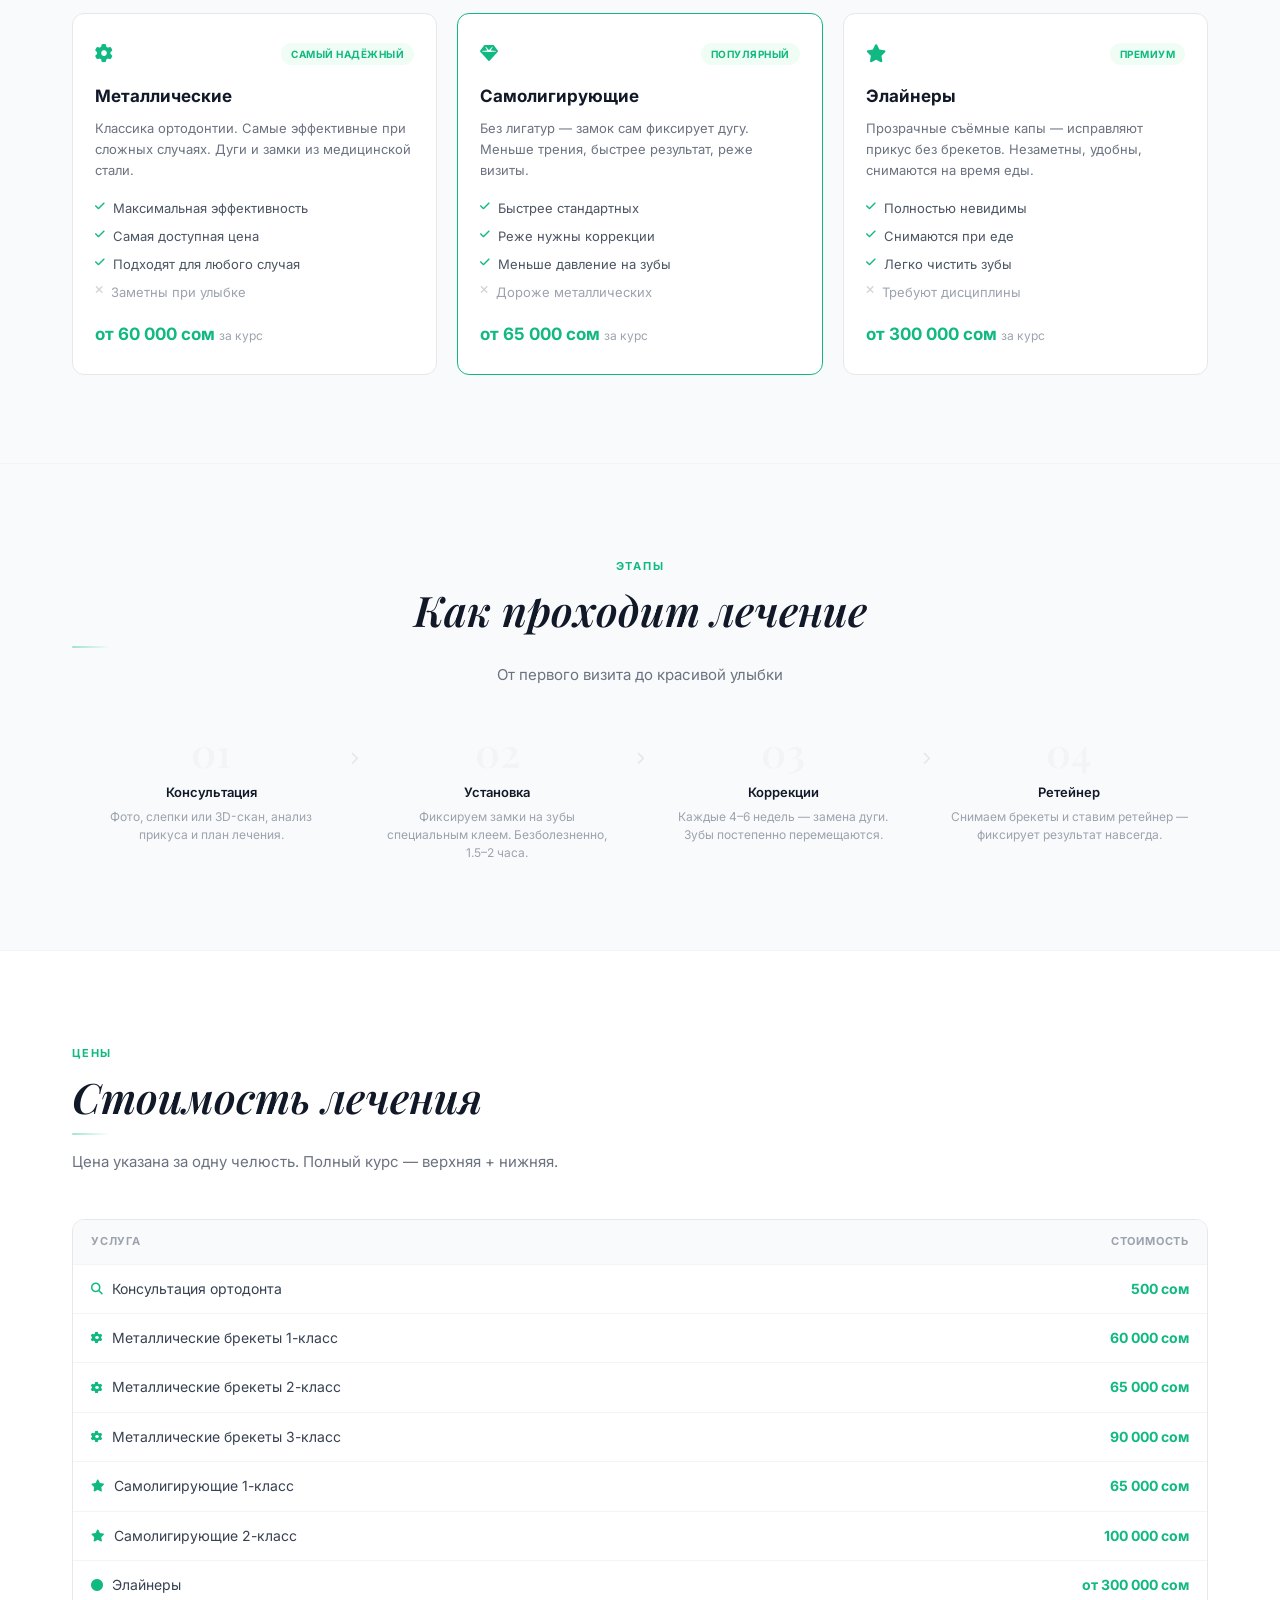
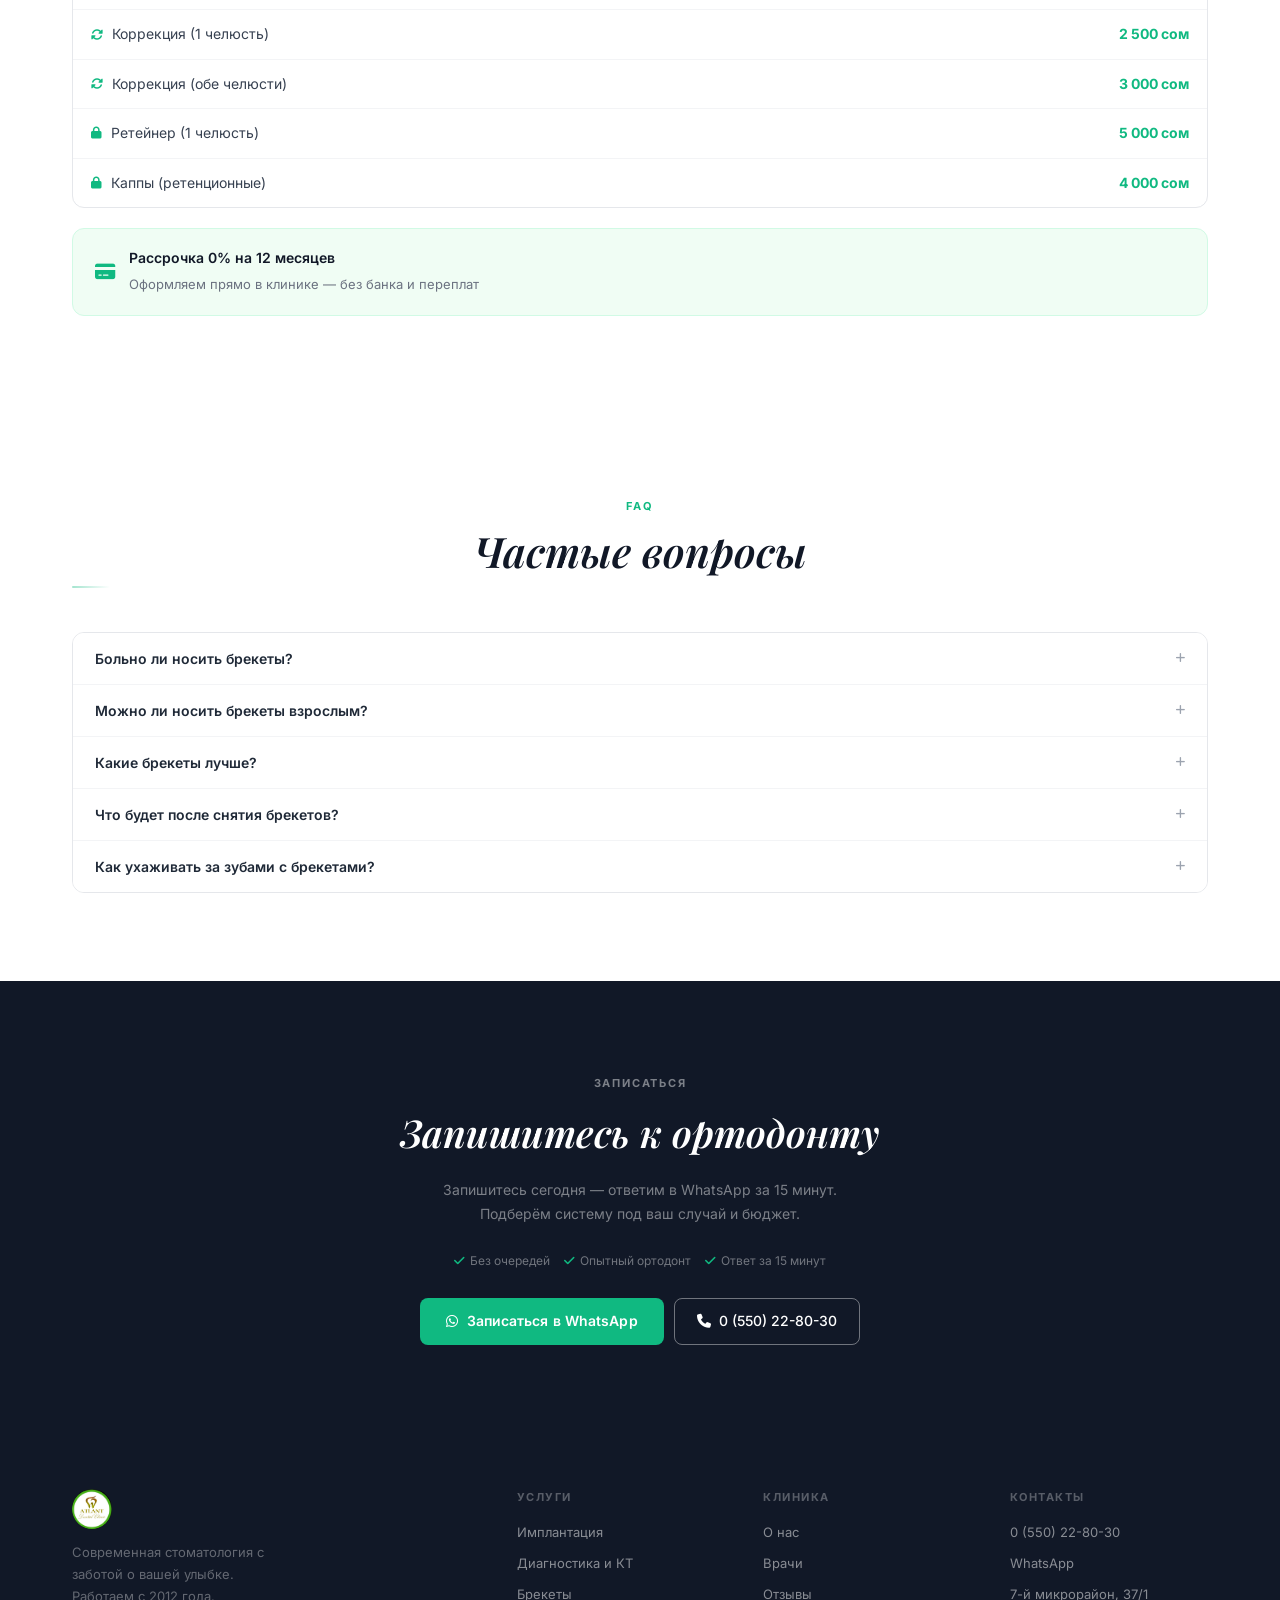
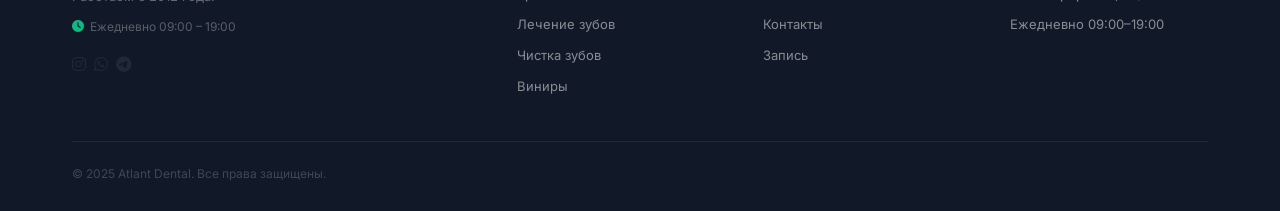
==== commit 5319b6b8: "Revert diagnostics hero to clean light layout, remove 3D canvas and photo bg" ====
--- a/braces.html
+++ b/braces.html
@@ -340,6 +340,7 @@
         <div class="footer-col-title">Услуги</div>
         <ul class="footer-links">
           <li><a href="implants.html">Имплантация</a></li>
+          <li><a href="diagnostics.html">Диагностика и КТ</a></li>
           <li><a href="braces.html">Брекеты</a></li>
           <li><a href="dentheal.html">Лечение зубов</a></li>
           <li><a href="dentclean.html">Чистка зубов</a></li>
--- a/style.css
+++ b/style.css
@@ -373,7 +373,7 @@
   font-size: 11px; font-weight: 700; letter-spacing: 1.8px; text-transform: uppercase;
   color: var(--primary); margin-bottom: 10px;
 }
-.title-white { color: var(--gray-900); }
+.title-white { color: #fff; }
 .label-light { color: rgba(255,255,255,0.45) !important; }
 .section-head { margin-bottom: 44px; }
 .section-head.centered { text-align: center; }
@@ -1001,6 +1001,7 @@
 }
 .impl-sp-hero, .dh-hero, .vc-hero, .dc-hero, .br-hero { background: var(--gray-50); }
 
+
 /* inner has its own max-width — needs explicit horizontal padding like .container */
 .sp-hero-inner {
   max-width: 800px;
@@ -1024,13 +1025,13 @@
 .sp-hero-sub { font-size: 15px; color: var(--gray-500); line-height: 1.75; max-width: 580px; margin-bottom: 28px; }
 .sp-hero-btns { display: flex; gap: 10px; flex-wrap: wrap; margin-bottom: 36px; }
 
-/* On gray-50 hero, the white-outline button must look like hero-outline */
-.sp-hero-btns .btn-white-outline {
+/* All sp-hero sections have light background — make phone button visible */
+.sp-hero .sp-hero-btns .btn-white-outline {
   border-color: var(--gray-300);
   color: var(--gray-700);
   background: #fff;
 }
-.sp-hero-btns .btn-white-outline:hover {
+.sp-hero .sp-hero-btns .btn-white-outline:hover {
   border-color: var(--primary);
   color: var(--primary);
   background: #fff;
@@ -1408,6 +1409,7 @@
   .sp-hero-btns .btn-green,
   .sp-hero-btns .btn-white-outline { width: 100%; justify-content: center; }
   .sp-hero-stats { gap: 24px; padding-top: 22px; }
+
   .sp-stat-num { font-size: 22px; }
   .sp-about-grid { grid-template-columns: 1fr; gap: 32px; }
   .sp-type-grid { grid-template-columns: 1fr; }
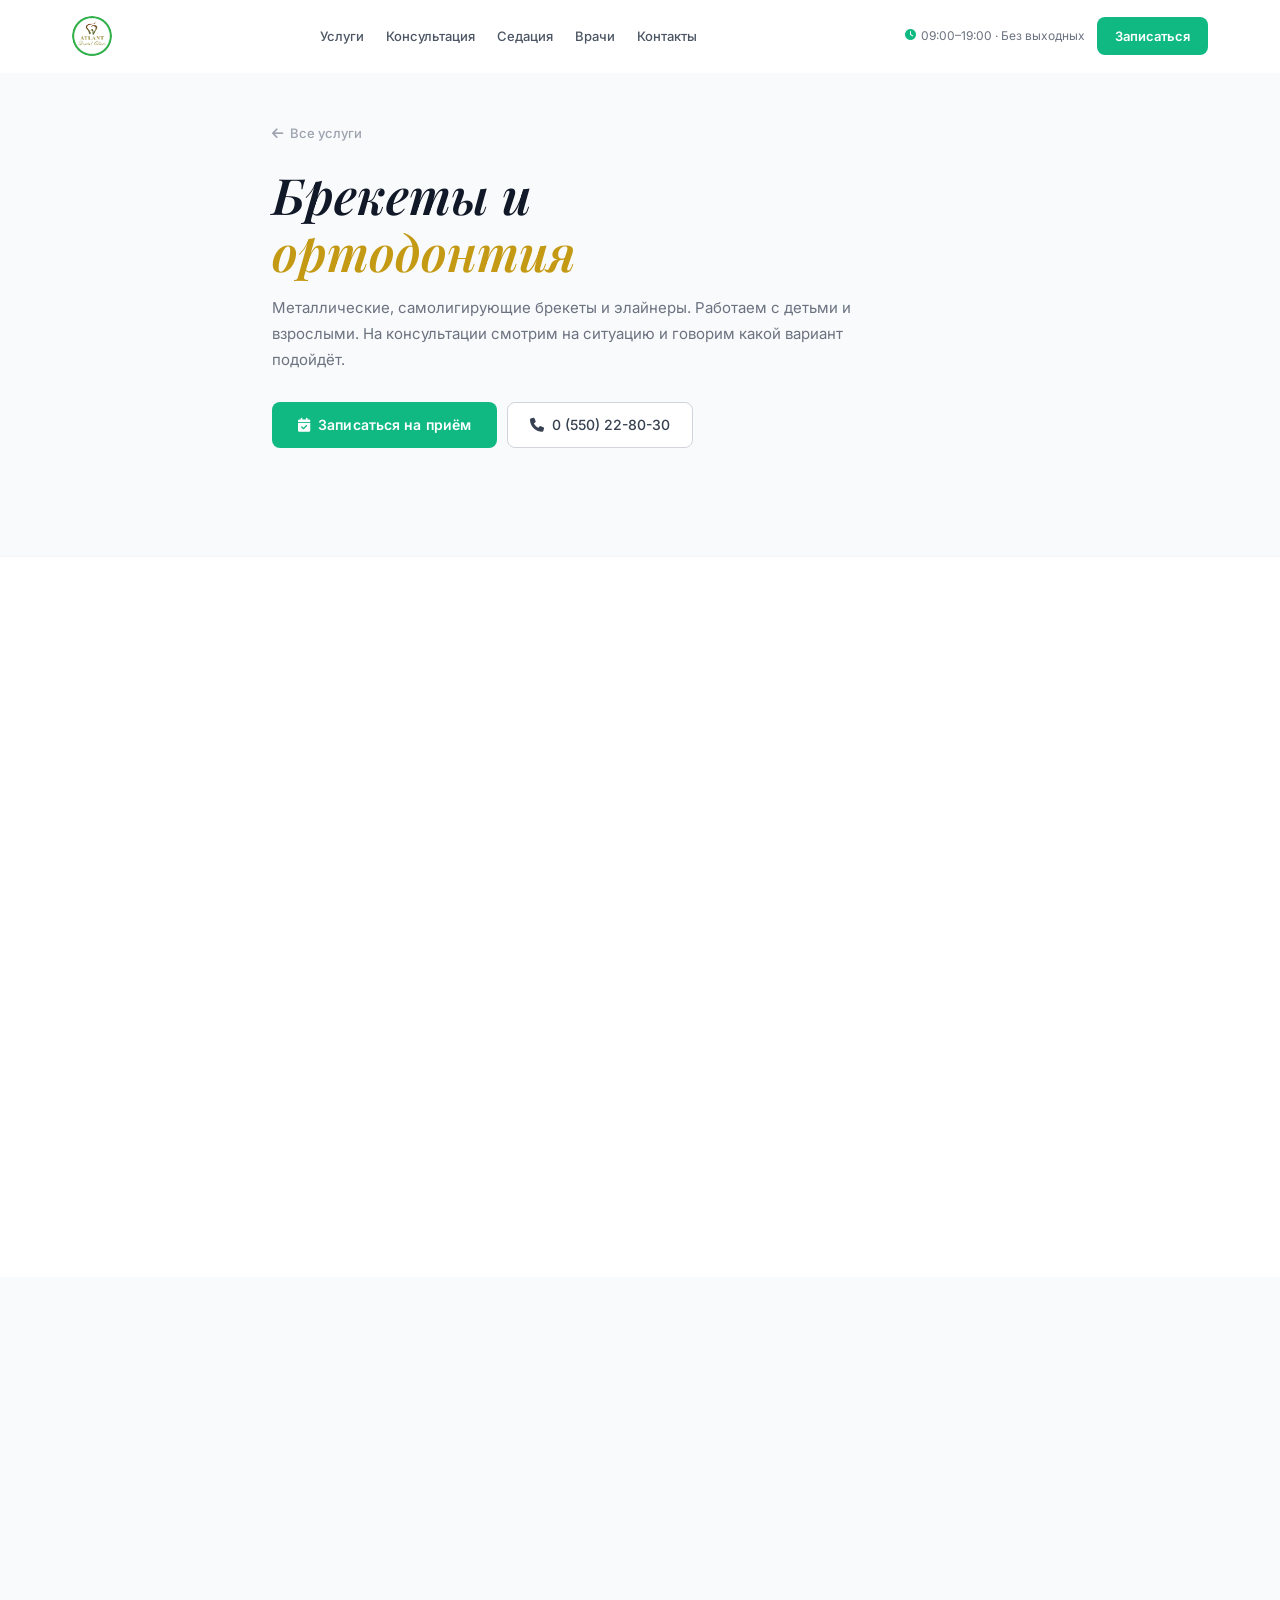
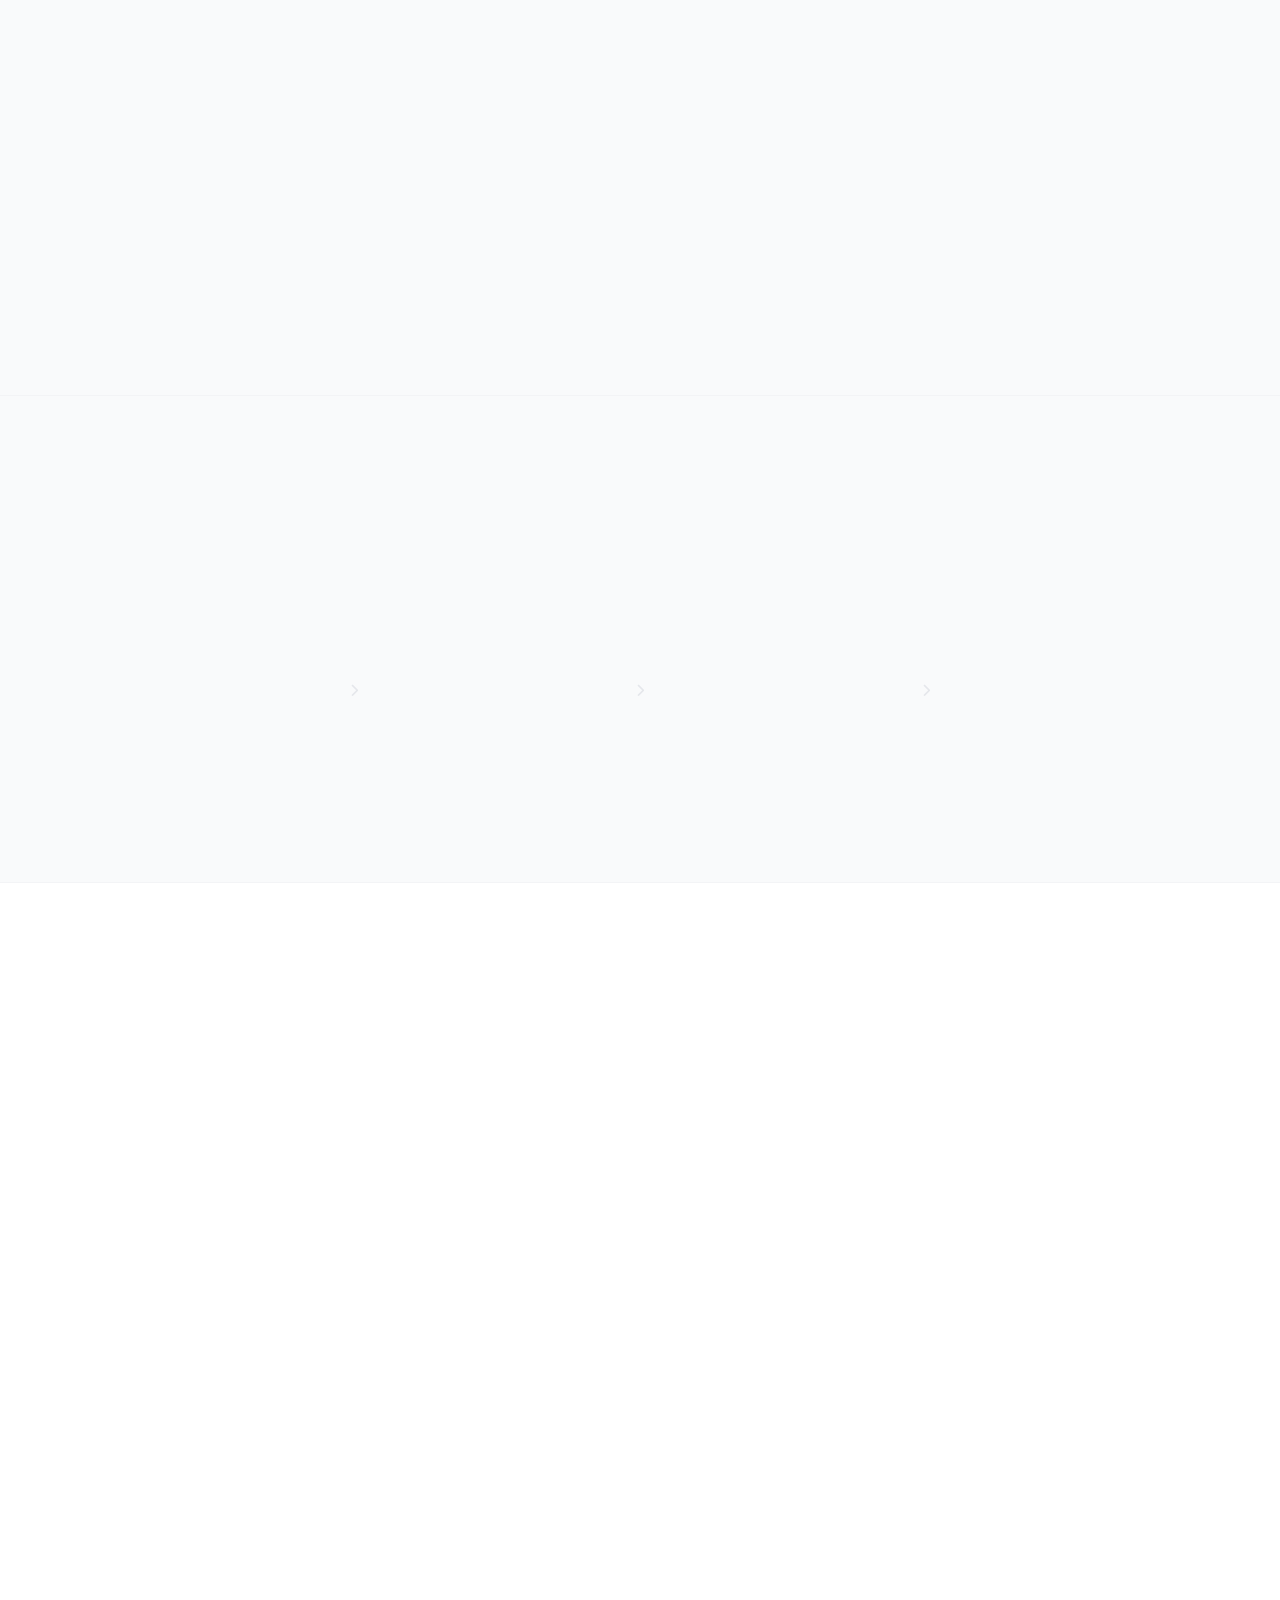
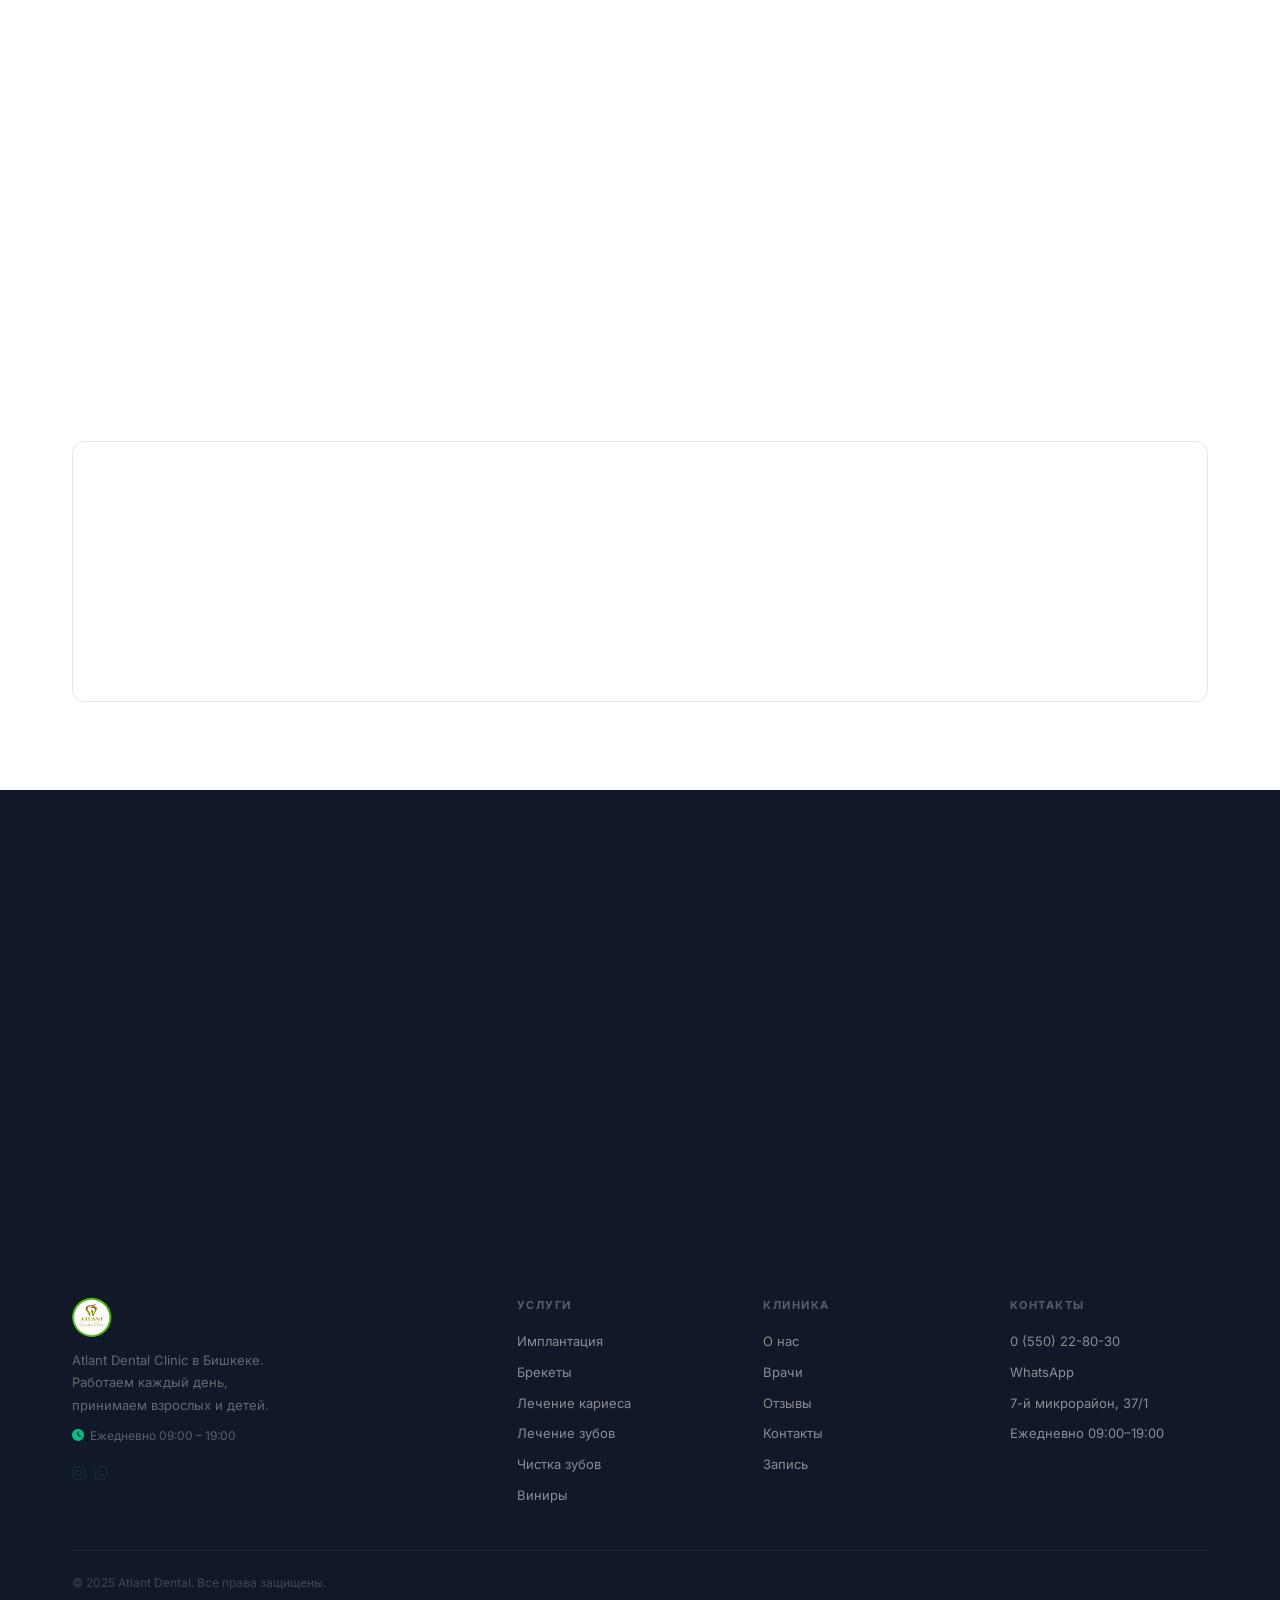
==== commit 46bf66f6: "Remove Telegram links from all footers" ====
--- a/braces.html
+++ b/braces.html
@@ -14,7 +14,7 @@
 <!-- NAVBAR -->
 <nav id="navbar">
   <div class="nav-inner">
-    <a href="index.html" class="logo"><img src="images/logo.png" alt="Atlant Dental Clinic" class="logo-img"/></a>
+    <a href="index.html" class="logo"><img src="images/Truelogo.png" alt="Atlant Dental Clinic" class="logo-img"/></a>
     <ul class="nav-links">
       <li><a href="index.html#services">Услуги</a></li>
       <li><a href="index.html#consultation">Консультация</a></li>
@@ -46,70 +46,40 @@
 <section class="sp-hero brc-sp-hero">
   <div class="sp-hero-inner">
     <a href="index.html#services" class="sp-back"><i class="fas fa-arrow-left"></i> Все услуги</a>
-    <h1 class="sp-hero-title">Брекеты для<br><em>идеального прикуса</em></h1>
-    <p class="sp-hero-sub">Металлические, керамические и сапфировые системы — выравниваем зубы эффективно и комфортно. Подберём под ваш случай и бюджет.</p>
+    <h1 class="sp-hero-title">Брекеты и<br><em>ортодонтия</em></h1>
+    <p class="sp-hero-sub">Металлические, самолигирующие брекеты и элайнеры. Работаем с детьми и взрослыми. На консультации смотрим на ситуацию и говорим какой вариант подойдёт.</p>
     <div class="sp-hero-btns">
       <a href="index.html#appointment" class="btn-green"><i class="fas fa-calendar-check"></i> Записаться на приём</a>
       <a href="tel:+996550228030" class="btn-white-outline"><i class="fas fa-phone"></i> 0 (550) 22-80-30</a>
     </div>
-    <div class="sp-hero-stats">
-      <div class="sp-stat"><div class="sp-stat-num">500+</div><div class="sp-stat-lbl">Пациентов с брекетами</div></div>
-      <div class="sp-stat"><div class="sp-stat-num">12–24</div><div class="sp-stat-lbl">Месяцев лечения</div></div>
-      <div class="sp-stat"><div class="sp-stat-num">3 типа</div><div class="sp-stat-lbl">Брекет-систем</div></div>
-    </div>
+
   </div>
 </section>
 
 <!-- ABOUT -->
 <section class="sp-about-section">
   <div class="container">
-    <div class="sp-about-grid">
-      <div>
-        <div class="section-label reveal">Зачем нужны брекеты</div>
-        <h2 class="section-title reveal reveal-delay-1">Ровные зубы —<br>это здоровье, не только красота</h2>
-        <p class="section-sub reveal reveal-delay-2">Неправильный прикус вызывает кариес, проблемы с суставами, головные боли и износ эмали. Брекеты решают всё это комплексно.</p>
-        <div class="sp-about-list reveal reveal-delay-3">
-          <div class="sp-about-item">
-            <div class="sp-about-icon"><i class="fas fa-smile"></i></div>
-            <div><strong>Красивая улыбка</strong><span>Ровные зубы повышают уверенность и производят впечатление.</span></div>
-          </div>
-          <div class="sp-about-item">
-            <div class="sp-about-icon"><i class="fas fa-heartbeat"></i></div>
-            <div><strong>Здоровые дёсны</strong><span>Ровные зубы легче чистить — меньше кариеса, воспалений и камня.</span></div>
-          </div>
-          <div class="sp-about-item">
-            <div class="sp-about-icon"><i class="fas fa-utensils"></i></div>
-            <div><strong>Правильное жевание</strong><span>Исправленный прикус снижает нагрузку на суставы и мышцы лица.</span></div>
-          </div>
-          <div class="sp-about-item">
-            <div class="sp-about-icon"><i class="fas fa-shield-alt"></i></div>
-            <div><strong>Долговечный результат</strong><span>После брекетов ретейнер сохраняет результат на всю жизнь.</span></div>
-          </div>
-        </div>
-      </div>
-      <div class="reveal reveal-delay-2">
-        <div class="adv-grid" style="grid-template-columns:1fr 1fr; gap:12px;">
-          <div class="adv-card">
-            <div class="adv-icon"><i class="fas fa-child"></i></div>
-            <div class="adv-title">Дети от 10 лет</div>
-            <div class="adv-desc">Оптимальный возраст — когда все постоянные зубы прорезались</div>
-          </div>
-          <div class="adv-card">
-            <div class="adv-icon"><i class="fas fa-user"></i></div>
-            <div class="adv-title">Подростки</div>
-            <div class="adv-desc">Кость гибкая — лечение идёт быстрее и с лучшим результатом</div>
-          </div>
-          <div class="adv-card">
-            <div class="adv-icon"><i class="fas fa-user-tie"></i></div>
-            <div class="adv-title">Взрослые</div>
-            <div class="adv-desc">Возраст не помеха — лечим пациентов любого возраста</div>
-          </div>
-          <div class="adv-card">
-            <div class="adv-icon"><i class="fas fa-tooth"></i></div>
-            <div class="adv-title">После имплантов</div>
-            <div class="adv-desc">Совмещаем ортодонтию с имплантацией по индивидуальному плану</div>
-          </div>
-        </div>
+    <div class="section-head centered">
+      <div class="section-label reveal">Зачем нужны брекеты</div>
+      <h2 class="section-title reveal reveal-delay-1">Ровные зубы<br>это здоровье, не только красота</h2>
+      <p class="section-sub reveal reveal-delay-2">Кривые зубы сложнее чистить, отсюда кариес, камень и воспаление дёсен. Неправильный прикус со временем даёт нагрузку на суставы. Брекеты убирают причину, а не следствие.</p>
+    </div>
+    <div class="brc-about-list reveal reveal-delay-3">
+      <div class="brc-about-item">
+        <div class="sp-about-icon"><i class="fas fa-smile"></i></div>
+        <div><strong>Красивая улыбка</strong><span>Ровные зубы повышают уверенность и производят впечатление.</span></div>
+      </div>
+      <div class="brc-about-item">
+        <div class="sp-about-icon"><i class="fas fa-heartbeat"></i></div>
+        <div><strong>Здоровые дёсны</strong><span>Ровные зубы легче чистить. Меньше кариеса, воспалений и камня.</span></div>
+      </div>
+      <div class="brc-about-item">
+        <div class="sp-about-icon"><i class="fas fa-utensils"></i></div>
+        <div><strong>Правильное жевание</strong><span>Исправленный прикус снижает нагрузку на суставы и мышцы лица.</span></div>
+      </div>
+      <div class="brc-about-item">
+        <div class="sp-about-icon"><i class="fas fa-shield-alt"></i></div>
+        <div><strong>Долговечный результат</strong><span>После брекетов ретейнер сохраняет результат на всю жизнь.</span></div>
       </div>
     </div>
   </div>
@@ -121,7 +91,7 @@
     <div class="section-head centered">
       <div class="section-label reveal">Виды систем</div>
       <h2 class="section-title reveal reveal-delay-1">Какие брекеты выбрать</h2>
-      <p class="section-sub reveal reveal-delay-2">Поможем подобрать оптимальную систему на консультации</p>
+      <p class="section-sub reveal reveal-delay-2">На приёме смотрим на зубы и говорим что подойдёт именно вам</p>
     </div>
     <div class="sp-type-grid">
       <div class="sp-type-card reveal reveal-delay-1">
@@ -145,7 +115,7 @@
           <span class="sp-type-badge">Популярный</span>
         </div>
         <div class="sp-type-name">Самолигирующие</div>
-        <div class="sp-type-desc">Без лигатур — замок сам фиксирует дугу. Меньше трения, быстрее результат, реже визиты.</div>
+        <div class="sp-type-desc">Без лигатур: замок сам фиксирует дугу. Меньше трения, быстрее результат, реже визиты.</div>
         <div class="sp-type-pros">
           <div class="sp-type-pro"><i class="fas fa-check"></i> Быстрее стандартных</div>
           <div class="sp-type-pro"><i class="fas fa-check"></i> Реже нужны коррекции</div>
@@ -160,7 +130,7 @@
           <span class="sp-type-badge">Премиум</span>
         </div>
         <div class="sp-type-name">Элайнеры</div>
-        <div class="sp-type-desc">Прозрачные съёмные капы — исправляют прикус без брекетов. Незаметны, удобны, снимаются на время еды.</div>
+        <div class="sp-type-desc">Прозрачные съёмные капы. Исправляют прикус без брекетов, незаметны, снимаются на время еды.</div>
         <div class="sp-type-pros">
           <div class="sp-type-pro"><i class="fas fa-check"></i> Полностью невидимы</div>
           <div class="sp-type-pro"><i class="fas fa-check"></i> Снимаются при еде</div>
@@ -197,77 +167,94 @@
       <div class="impl-step reveal reveal-delay-3">
         <div class="step-num">03</div>
         <div class="step-title">Коррекции</div>
-        <div class="step-desc">Каждые 4–6 недель — замена дуги. Зубы постепенно перемещаются.</div>
+        <div class="step-desc">Каждые 4–6 недель меняем дугу. Зубы постепенно перемещаются.</div>
       </div>
       <div class="impl-step-arrow"><i class="fas fa-chevron-right"></i></div>
       <div class="impl-step reveal reveal-delay-4">
         <div class="step-num">04</div>
         <div class="step-title">Ретейнер</div>
-        <div class="step-desc">Снимаем брекеты и ставим ретейнер — фиксирует результат навсегда.</div>
+        <div class="step-desc">Снимаем брекеты и ставим ретейнер, который фиксирует результат навсегда.</div>
       </div>
     </div>
   </div>
 </section>
 
 <!-- PRICING TABLE -->
-<section class="sp-pricing">
+<section class="sp-pricing brc-pricing-v2">
   <div class="container">
     <div class="section-head">
       <div class="section-label reveal">Цены</div>
-      <h2 class="section-title reveal reveal-delay-1">Стоимость лечения</h2>
-      <p class="section-sub reveal reveal-delay-2">Цена указана за одну челюсть. Полный курс — верхняя + нижняя.</p>
-    </div>
-    <div class="sp-price-table reveal reveal-delay-1">
-      <div class="sp-price-row sp-price-row-head"><span>Услуга</span><span>Стоимость</span></div>
-      <div class="sp-price-row">
-        <div class="sp-price-item-name"><i class="fas fa-search"></i> Консультация ортодонта</div>
-        <span class="sp-price-amount">500 сом</span>
-      </div>
-      <div class="sp-price-row">
-        <div class="sp-price-item-name"><i class="fas fa-cog"></i> Металлические брекеты 1-класс</div>
-        <span class="sp-price-amount">60 000 сом</span>
-      </div>
-      <div class="sp-price-row">
-        <div class="sp-price-item-name"><i class="fas fa-cog"></i> Металлические брекеты 2-класс</div>
-        <span class="sp-price-amount">65 000 сом</span>
-      </div>
-      <div class="sp-price-row">
-        <div class="sp-price-item-name"><i class="fas fa-cog"></i> Металлические брекеты 3-класс</div>
-        <span class="sp-price-amount">90 000 сом</span>
-      </div>
-      <div class="sp-price-row">
-        <div class="sp-price-item-name"><i class="fas fa-star"></i> Самолигирующие 1-класс</div>
-        <span class="sp-price-amount">65 000 сом</span>
-      </div>
-      <div class="sp-price-row">
-        <div class="sp-price-item-name"><i class="fas fa-star"></i> Самолигирующие 2-класс</div>
-        <span class="sp-price-amount">100 000 сом</span>
-      </div>
-      <div class="sp-price-row">
-        <div class="sp-price-item-name"><i class="fas fa-circle"></i> Элайнеры</div>
-        <span class="sp-price-amount">от 300 000 сом</span>
-      </div>
-      <div class="sp-price-row">
-        <div class="sp-price-item-name"><i class="fas fa-sync-alt"></i> Коррекция (1 челюсть)</div>
-        <span class="sp-price-amount">2 500 сом</span>
-      </div>
-      <div class="sp-price-row">
-        <div class="sp-price-item-name"><i class="fas fa-sync-alt"></i> Коррекция (обе челюсти)</div>
-        <span class="sp-price-amount">3 000 сом</span>
-      </div>
-      <div class="sp-price-row">
-        <div class="sp-price-item-name"><i class="fas fa-lock"></i> Ретейнер (1 челюсть)</div>
-        <span class="sp-price-amount">5 000 сом</span>
-      </div>
-      <div class="sp-price-row">
-        <div class="sp-price-item-name"><i class="fas fa-lock"></i> Каппы (ретенционные)</div>
-        <span class="sp-price-amount">4 000 сом</span>
-      </div>
-    </div>
-    <div class="sp-installment reveal">
-      <div class="sp-installment-icon"><i class="fas fa-credit-card"></i></div>
-      <div><strong>Рассрочка 0% на 12 месяцев</strong><span>Оформляем прямо в клинике — без банка и переплат</span></div>
-    </div>
+      <h2 class="section-title reveal reveal-delay-1">Стоимость ортодонтического лечения</h2>
+    </div>
+
+    <!-- Три основные системы -->
+    <div class="brc-main-systems reveal reveal-delay-1">
+      <div class="brc-sys-card">
+        <div class="brc-sys-badge-top">Самый надёжный</div>
+        <div class="brc-sys-icon"><i class="fas fa-cog"></i></div>
+        <div class="brc-sys-name">Металлические брекеты</div>
+        <div class="brc-sys-desc">Классика ортодонтии. Максимальная эффективность при любой сложности случая.</div>
+        <div class="brc-sys-price">от <span>60 000</span> сом</div>
+      </div>
+      <div class="brc-sys-card brc-sys-card--popular">
+        <div class="brc-sys-badge-top brc-sys-badge-top--green">Популярный</div>
+        <div class="brc-sys-icon"><i class="fas fa-star"></i></div>
+        <div class="brc-sys-name">Самолигирующие брекеты</div>
+        <div class="brc-sys-desc">Без лигатур: меньше трения, быстрее результат, реже визиты на коррекцию.</div>
+        <div class="brc-sys-price">от <span>65 000</span> сом</div>
+      </div>
+      <div class="brc-sys-card">
+        <div class="brc-sys-badge-top">Незаметные</div>
+        <div class="brc-sys-icon"><i class="fas fa-magic"></i></div>
+        <div class="brc-sys-name">Элайнеры</div>
+        <div class="brc-sys-desc">Прозрачные съёмные капы. Комфортно, эстетично, без ограничений в питании.</div>
+        <div class="brc-sys-price">от <span>300 000</span> сом</div>
+      </div>
+    </div>
+
+    <!-- Дополнительные услуги -->
+    <div class="brc-add-services reveal reveal-delay-2">
+      <div class="brc-add-title">Дополнительные услуги</div>
+      <div class="brc-add-grid">
+        <div class="brc-add-row">
+          <span class="brc-add-name">Ортодонтический мини-винт</span>
+          <span class="brc-add-dots"></span>
+          <span class="brc-add-price">8 800 сом</span>
+        </div>
+        <div class="brc-add-row">
+          <span class="brc-add-name">Коррекция брекет-системы</span>
+          <span class="brc-add-dots"></span>
+          <span class="brc-add-price">от 2 500 сом</span>
+        </div>
+        <div class="brc-add-row">
+          <span class="brc-add-name">Пластинка</span>
+          <span class="brc-add-dots"></span>
+          <span class="brc-add-price">8 000 сом</span>
+        </div>
+        <div class="brc-add-row">
+          <span class="brc-add-name">Несъёмные ортодонтические конструкции</span>
+          <span class="brc-add-dots"></span>
+          <span class="brc-add-price">от 14 000 сом</span>
+        </div>
+        <div class="brc-add-row">
+          <span class="brc-add-name">Ретейнер (1 челюсть)</span>
+          <span class="brc-add-dots"></span>
+          <span class="brc-add-price">5 000 сом</span>
+        </div>
+        <div class="brc-add-row">
+          <span class="brc-add-name">Каппа после снятия брекетов</span>
+          <span class="brc-add-dots"></span>
+          <span class="brc-add-price">4 000 сом</span>
+        </div>
+      </div>
+    </div>
+
+    <!-- Сноска -->
+    <p class="brc-price-note reveal reveal-delay-3">
+      <i class="fas fa-info-circle"></i>
+      Окончательная стоимость лечения определяется после консультации врача-ортодонта и диагностики, так как зависит от сложности клинического случая и выбранной системы лечения.
+    </p>
+
   </div>
 </section>
 
@@ -281,7 +268,7 @@
     <div class="impl-faq-list">
       <div class="impl-faq-item reveal reveal-delay-1">
         <button class="impl-faq-q">Больно ли носить брекеты? <i class="fas fa-plus"></i></button>
-        <div class="impl-faq-a">Установка безболезненна. Первые 3–5 дней после установки и коррекции возможна ноющая боль при жевании — это нормально. Снимается обычными обезболивающими.</div>
+        <div class="impl-faq-a">Установка безболезненна. Первые 3–5 дней после установки и коррекции возможна ноющая боль при жевании, это нормально. Снимается обычными обезболивающими.</div>
       </div>
       <div class="impl-faq-item reveal reveal-delay-2">
         <button class="impl-faq-q">Можно ли носить брекеты взрослым? <i class="fas fa-plus"></i></button>
@@ -289,11 +276,11 @@
       </div>
       <div class="impl-faq-item reveal reveal-delay-3">
         <button class="impl-faq-q">Какие брекеты лучше? <i class="fas fa-plus"></i></button>
-        <div class="impl-faq-a">С медицинской точки зрения — одинаково эффективны. Металлические дешевле и прочнее, керамические и сапфировые — незаметнее. Ортодонт поможет выбрать на консультации.</div>
+        <div class="impl-faq-a">С медицинской точки зрения одинаково эффективны. Металлические дешевле и прочнее, керамические и сапфировые незаметнее. Ортодонт поможет выбрать на консультации.</div>
       </div>
       <div class="impl-faq-item reveal reveal-delay-1">
         <button class="impl-faq-q">Что будет после снятия брекетов? <i class="fas fa-plus"></i></button>
-        <div class="impl-faq-a">Устанавливается ретейнер — тонкая проволока на внутренней поверхности зубов. Фиксирует результат и носится постоянно. Без ретейнера зубы могут вернуться в исходное положение.</div>
+        <div class="impl-faq-a">Устанавливается ретейнер: тонкая проволока на внутренней поверхности зубов. Фиксирует результат и носится постоянно. Без ретейнера зубы могут вернуться в исходное положение.</div>
       </div>
       <div class="impl-faq-item reveal reveal-delay-2">
         <button class="impl-faq-q">Как ухаживать за зубами с брекетами? <i class="fas fa-plus"></i></button>
@@ -309,7 +296,7 @@
     <div class="sp-cta-inner reveal">
       <div class="section-label label-light" style="justify-content:center;">Записаться</div>
       <h2>Запишитесь к ортодонту</h2>
-      <p>Запишитесь сегодня — ответим в WhatsApp за 15 минут.<br>Подберём систему под ваш случай и бюджет.</p>
+      <p>Напишите нам, ответим в WhatsApp и назначим удобное время.<br>Расскажем что подойдёт, сколько займёт и сколько будет стоить.</p>
       <div class="sp-cta-badges">
         <span><i class="fas fa-check"></i> Без очередей</span>
         <span><i class="fas fa-check"></i> Опытный ортодонт</span>
@@ -328,20 +315,20 @@
     <div class="footer-top">
       <div class="footer-brand">
         <a href="index.html" class="logo"><img src="images/logo.png" alt="Atlant Dental Clinic" class="logo-img"/></a>
-        <p>Современная стоматология с заботой о вашей улыбке. Работаем с 2012 года.</p>
+        <p>Atlant Dental Clinic в Бишкеке. Работаем каждый день, принимаем взрослых и детей.</p>
         <div class="footer-hours"><i class="fas fa-clock"></i> Ежедневно 09:00 – 19:00</div>
         <div class="footer-socials">
           <a href="https://www.instagram.com/atlant.kg" target="_blank" class="social-btn"><i class="fab fa-instagram"></i></a>
           <a href="https://wa.me/996550228030" target="_blank" class="social-btn"><i class="fab fa-whatsapp"></i></a>
-          <a href="#" class="social-btn"><i class="fab fa-telegram"></i></a>
+          
         </div>
       </div>
       <div class="footer-col">
         <div class="footer-col-title">Услуги</div>
         <ul class="footer-links">
           <li><a href="implants.html">Имплантация</a></li>
-          <li><a href="diagnostics.html">Диагностика и КТ</a></li>
           <li><a href="braces.html">Брекеты</a></li>
+          <li><a href="caries.html">Лечение кариеса</a></li>
           <li><a href="dentheal.html">Лечение зубов</a></li>
           <li><a href="dentclean.html">Чистка зубов</a></li>
           <li><a href="veneers.html">Виниры</a></li>
@@ -387,10 +374,4 @@
     btn.addEventListener('click', () => {
       const item = btn.parentElement;
       const isOpen = item.classList.contains('open');
-      document.querySelectorAll('.impl-faq-item').forEach(i => i.classList.remove('open'));
-      if (!isOpen) item.classList.add('open');
-    });
-  });
-</script>
-</body>
-</html>+      document.querySelectorAl
--- a/style.css
+++ b/style.css
@@ -5,7 +5,7 @@
 
 /* ── RESET ── */
 *, *::before, *::after { box-sizing: border-box; margin: 0; padding: 0; }
-html { scroll-behavior: smooth; font-size: 16px; }
+html { scroll-behavior: smooth; font-size: 16px; overflow-x: hidden; }
 body {
   font-family: 'Inter', -apple-system, system-ui, sans-serif;
   background: #fff;
@@ -171,6 +171,15 @@
   height: 40px !important; width: 40px !important;
   max-width: 40px !important; max-height: 40px !important;
   border-radius: 50%; object-fit: cover; display: block; flex-shrink: 0;
+  opacity: 1;
+  transform: scale(1);
+  transition: opacity 0.35s ease, transform 0.35s ease;
+}
+/* Hide logo while hero is in view (index.html only) */
+#navbar.logo-hidden .logo-img {
+  opacity: 0;
+  transform: scale(0.8);
+  pointer-events: none;
 }
 .logo-text-wrap { display: flex; flex-direction: column; line-height: 1.2; }
 .logo-main { font-size: 14px; font-weight: 700; color: var(--gray-900); letter-spacing: 0.2px; }
@@ -247,6 +256,52 @@
   position: absolute; inset: 0;
   background: linear-gradient(135deg, rgba(255,255,255,0.92) 38%, rgba(16,185,129,0.07) 100%);
   pointer-events: none;
+}
+
+/* ── DECORATIVE LOGO WATERMARK ── */
+.hero-deco-logo-wrap {
+  position: absolute;
+  inset: 0;
+  pointer-events: none;
+  overflow: hidden; /* hard clip — logo never exits hero */
+  z-index: 0;
+}
+.hero-deco-logo {
+  position: absolute;
+  right: 3%;
+  top: 54%; /* shifted down to leave buffer above */
+  transform: translateY(-50%);
+  width: 700px;
+  height: 700px;
+  pointer-events: none;
+  animation: heroDrift 9s ease-in-out infinite;
+  filter:
+    drop-shadow(0 2px 0px rgba(255,255,255,0.9))
+    drop-shadow(0 -2px 0px rgba(0,0,0,0.08))
+    drop-shadow(2px 4px 6px rgba(0,0,0,0.18))
+    drop-shadow(0 16px 40px rgba(0,0,0,0.14))
+    drop-shadow(0 40px 80px rgba(0,0,0,0.10));
+}
+.hero-deco-logo-img {
+  width: 100%;
+  height: 100%;
+  object-fit: contain;
+  opacity: 0.55;
+  display: block;
+}
+.hero-deco-logo-veil {
+  position: absolute;
+  inset: 0;
+  background: radial-gradient(ellipse at center, rgba(255,255,255,0) 20%, rgba(255,255,255,0.15) 100%);
+  pointer-events: none;
+}
+@keyframes heroDrift {
+  0%   { transform: translateY(-50%); }
+  50%  { transform: translateY(calc(-50% - 20px)); }
+  100% { transform: translateY(-50%); }
+}
+@media (max-width: 992px) {
+  .hero-deco-logo-wrap { display: none; }
 }
 .hero-shape {
   position: absolute; border-radius: 50%;
@@ -422,6 +477,8 @@
 .svc2-card:last-child,
 .svc2-card:nth-last-child(2),
 .svc2-card:nth-last-child(3) { border-bottom: none; }
+/* last card alone on row — span to fill empty slot */
+.svc2-card:last-child:nth-child(3n - 1) { grid-column: span 2; }
 
 /* ── background image layer ── */
 .svc2-card::before {
@@ -429,7 +486,7 @@
   position: absolute; inset: 0; z-index: 0;
   background-image: var(--card-img);
   background-size: cover;
-  background-position: center top;
+  background-position: var(--card-pos, center top);
   opacity: 0;
   transform: scale(1.07);
   transition: opacity 0.55s ease, transform 0.55s ease;
@@ -493,191 +550,494 @@
    SEDATION
 ══════════════════════════════════════ */
 .sed-section {
-  padding: var(--section-v) 0;
+  padding: 56px 0;
   background: var(--gray-50);
-  border-top: none;             /* replaced by organic wave */
   border-bottom: 1px solid var(--gray-100);
   position: relative; overflow: hidden;
 }
+.sed-deco-pat {
+  position: absolute;
+  pointer-events: none;
+  user-select: none;
+  z-index: 0;
+}
+.sed-section .container { position: relative; z-index: 1; }
 .sed-bg-blob {
   position: absolute; pointer-events: none; z-index: 0;
   background: var(--primary); filter: blur(90px);
 }
 .sed-blob-1 {
-  width: 520px; height: 480px;
-  top: -180px; right: -160px; opacity: 0.055;
+  width: 400px; height: 360px;
+  top: -140px; right: -120px; opacity: 0.04;
   border-radius: 40% 60% 55% 45% / 60% 40% 60% 40%;
 }
 .sed-blob-2 {
-  width: 300px; height: 340px;
-  bottom: -120px; left: -90px; opacity: 0.035;
+  width: 220px; height: 260px;
+  bottom: -80px; left: -60px; opacity: 0.03;
   border-radius: 60% 40% 40% 60% / 50% 55% 45% 50%;
 }
-.sed-blob-3 {
-  width: 200px; height: 190px;
-  top: 50%; left: 45%; opacity: 0.025; filter: blur(60px);
-  border-radius: 52% 48% 60% 40% / 45% 58% 42% 55%;
-}
-.sed-popup-wrap { display: grid; grid-template-columns: 1fr 1fr; gap: 72px; align-items: stretch; }
+.sed-blob-3 { display: none; }
+
+.sed-popup-wrap { display: grid; grid-template-columns: 1fr 1fr; gap: 52px; align-items: center; }
 .sed-left {}
 
 .sed-question {
   font-family: var(--font-head);
-  font-size: clamp(26px, 3.5vw, 42px);
+  font-size: clamp(22px, 2.8vw, 34px);
   font-weight: 600; font-style: italic;
-  color: var(--gray-900); line-height: 1.2; margin-bottom: 16px;
+  color: var(--gray-900); line-height: 1.2; margin-bottom: 10px;
 }
 .sed-question em { color: var(--gold-light); font-style: italic; }
-.sed-subtitle { font-size: 14px; color: var(--gray-600); line-height: 1.75; margin-bottom: 24px; }
+.sed-subtitle { font-size: 13.5px; color: var(--gray-600); line-height: 1.7; margin-bottom: 16px; }
 .sed-subtitle strong { color: var(--gray-900); font-weight: 600; }
 
-.sed-for-list { display: flex; flex-direction: column; gap: 10px; margin-bottom: 28px; }
-.sed-for-list li { display: flex; align-items: flex-start; gap: 10px; font-size: 14px; color: var(--gray-600); }
-.sed-for-list li i { color: var(--primary); font-size: 13px; margin-top: 3px; flex-shrink: 0; }
-
-/* ── Sedation: photo right column ── */
-.sed-photo-wrap {
-  position: relative;
-  display: flex;
-  flex-direction: column;
-}
-.sed-photo-frame {
-  flex: 1;
-}
-
-/* organic brand blobs behind the photo */
+/* feature list — minimal divider style */
+.sed-for-list { list-style: none; margin: 0 0 20px; padding: 0; }
+.sed-for-list li {
+  display: flex; align-items: center; gap: 10px;
+  padding: 7px 0;
+  border-bottom: 1px solid var(--gray-100);
+  font-size: 13.5px; color: var(--gray-700);
+}
+.sed-for-list li:first-child { border-top: 1px solid var(--gray-100); }
+.sed-for-list li i { color: var(--primary); font-size: 10px; flex-shrink: 0; }
+
+/* ── photo column ── */
+.sed-photo-wrap { position: relative; display: flex; flex-direction: column; }
+.sed-photo-frame { flex: 1; }
+
 .sed-deco-blob {
   position: absolute; pointer-events: none; z-index: 0;
   background: var(--primary); border-radius: 50%;
 }
 .sed-deco-1 {
-  width: 200px; height: 190px;
-  bottom: -40px; right: -40px;
-  opacity: 0.12; filter: blur(52px);
+  width: 160px; height: 150px;
+  bottom: -30px; right: -30px;
+  opacity: 0.08; filter: blur(44px);
   border-radius: 42% 58% 60% 40% / 48% 55% 45% 52%;
 }
 .sed-deco-2 {
-  width: 120px; height: 110px;
-  top: -22px; left: -22px;
-  opacity: 0.08; filter: blur(36px);
-  border-radius: 60% 40% 48% 52% / 55% 42% 58% 45%;
-}
-
-/* photo frame with organic corner */
+  width: 90px; height: 85px;
+  top: -18px; left: -18px;
+  opacity: 0.06; filter: blur(28px);
+}
+
 .sed-photo-frame {
   position: relative; z-index: 1;
-  border-radius: 20px 20px 72px 20px;
+  border-radius: 14px 14px 44px 14px;
   overflow: hidden;
-  background: linear-gradient(145deg, #0a3324 0%, #134e38 50%, #10b981 100%);
-  box-shadow:
-    0 24px 64px rgba(16,185,129,0.16),
-    0 4px 20px rgba(0,0,0,0.10);
-}
-
-/* photo itself */
+  max-height: 310px;
+  background: #0a3324;
+  box-shadow: 0 12px 40px rgba(0,0,0,0.10);
+}
 .sed-photo-img {
-  width: 100%;
-  height: 100%;
-  object-fit: cover;
-  object-position: center top;
+  width: 100%; height: 100%;
+  object-fit: cover; object-position: center top;
   display: block;
-  transition: transform 0.85s cubic-bezier(0.25, 0.46, 0.45, 0.94);
-}
-
-/* soft brand green wash — keeps photo natural, adds Atlant brand tint */
+  transition: transform 0.8s ease;
+}
 .sed-photo-wash {
   position: absolute; inset: 0; z-index: 1;
-  background: rgba(16,185,129,0.10);
+  background: rgba(16,185,129,0.08);
   pointer-events: none;
 }
-.sed-photo-frame:hover .sed-photo-img { transform: scale(1.03); }
-
-/* entrance animation triggered by .reveal → .visible */
+.sed-photo-frame:hover .sed-photo-img { transform: scale(1.02); }
+
 .sed-photo-wrap.visible .sed-photo-img {
   animation: sedPhotoIn 0.9s cubic-bezier(0.25, 0.46, 0.45, 0.94) both;
 }
 @keyframes sedPhotoIn {
-  from { transform: scale(1.06); opacity: 0; }
+  from { transform: scale(1.05); opacity: 0; }
   to   { transform: scale(1);    opacity: 1; }
 }
 
-/* dark-to-transparent gradient at bottom for badge readability */
 .sed-photo-gradient {
   position: absolute; bottom: 0; left: 0; right: 0;
-  height: 48%;
-  background: linear-gradient(to top, rgba(4,18,12,0.58) 0%, transparent 100%);
+  height: 38%;
+  background: linear-gradient(to top, rgba(4,18,12,0.5) 0%, transparent 100%);
   pointer-events: none;
 }
 
-/* floating trust badge on photo */
+/* badge — compact */
 .sed-photo-badge {
-  position: absolute; bottom: 22px; left: 22px;
-  display: flex; align-items: center; gap: 12px;
-  background: rgba(255,255,255,0.94);
-  border-radius: 14px;
-  padding: 12px 18px 12px 14px;
-  box-shadow: 0 6px 24px rgba(0,0,0,0.14);
-  backdrop-filter: blur(10px);
-  -webkit-backdrop-filter: blur(10px);
+  position: absolute; bottom: 14px; left: 14px;
+  display: flex; align-items: center; gap: 9px;
+  background: rgba(255,255,255,0.93);
+  border-radius: 10px;
+  padding: 8px 12px 8px 10px;
+  box-shadow: 0 3px 14px rgba(0,0,0,0.10);
+  backdrop-filter: blur(8px);
+  -webkit-backdrop-filter: blur(8px);
 }
 .sed-badge-icon {
-  width: 36px; height: 36px; border-radius: 10px;
+  width: 28px; height: 28px; border-radius: 7px;
   background: var(--primary-soft); color: var(--primary);
   display: flex; align-items: center; justify-content: center;
-  font-size: 15px; flex-shrink: 0;
-}
-.sed-badge-text strong {
-  font-size: 13px; font-weight: 700; color: var(--gray-900); display: block; line-height: 1.2; margin-bottom: 2px;
-}
-.sed-badge-text span { font-size: 11px; color: var(--gray-500); }
-
-/* floating stat chips — positioned inside photo frame */
+  font-size: 12px; flex-shrink: 0;
+}
+.sed-badge-text strong { font-size: 12px; font-weight: 700; color: var(--gray-900); display: block; line-height: 1.2; }
+.sed-badge-text span { font-size: 10px; color: var(--gray-500); }
+
+/* chips — only one, smaller */
 .sed-chip {
   position: absolute; z-index: 3;
-  background: rgba(255,255,255,0.95);
-  border: 1px solid rgba(255,255,255,0.6);
-  border-radius: 12px;
-  padding: 10px 16px;
-  box-shadow: 0 4px 20px rgba(0,0,0,0.13);
+  background: rgba(255,255,255,0.93);
+  border-radius: 8px;
+  padding: 6px 11px;
+  box-shadow: 0 2px 10px rgba(0,0,0,0.10);
   text-align: center;
-  min-width: 76px;
-  backdrop-filter: blur(8px);
-  -webkit-backdrop-filter: blur(8px);
-}
-.sed-chip-tr { top: 20px; right: 20px; }
-.sed-chip-br { bottom: 100px; right: 20px; }
+  backdrop-filter: blur(6px);
+  -webkit-backdrop-filter: blur(6px);
+}
+.sed-chip-tr { top: 14px; right: 14px; }
+.sed-chip-br { display: none; }
 .sed-chip-num {
   font-family: var(--font-head);
-  font-size: 20px; font-weight: 600; color: var(--primary);
+  font-size: 15px; font-weight: 600; color: var(--primary);
   display: block; line-height: 1;
 }
-.sed-chip-lbl { font-size: 10px; color: var(--gray-400); display: block; margin-top: 2px; }
-
-/* stats row moved to left column */
+.sed-chip-lbl { font-size: 9px; color: var(--gray-400); display: block; margin-top: 1px; }
+
+/* stats — compact inline */
 .sed-left-stats {
-  display: flex; align-items: center; gap: 0;
-  margin-top: 24px; padding-top: 22px;
-  border-top: 1px solid var(--gray-200);
-}
-.sed-ls { flex: 1; text-align: center; }
-.sed-ls-num {
-  font-family: var(--font-head); font-size: 22px; font-weight: 600;
-  color: var(--primary); display: block; line-height: 1;
-}
-.sed-ls-lbl { font-size: 11px; color: var(--gray-500); display: block; margin-top: 3px; }
-.sed-ls-div { width: 1px; height: 28px; background: var(--gray-200); flex-shrink: 0; }
-
-.sed-stats-row {
-  display: flex; align-items: center;
-  border-top: 1px solid var(--gray-100); padding-top: 20px;
-}
-.sed-stat { flex: 1; text-align: center; }
-.sed-stat-num {
-  font-family: var(--font-head); font-size: 26px; font-weight: 600;
-  color: var(--primary); display: block;
-}
-.sed-stat-lbl { font-size: 12px; color: var(--gray-500); line-height: 1.4; margin-top: 2px; }
-.sed-stat-div { width: 1px; height: 32px; background: var(--gray-200); margin: 0 4px; flex-shrink: 0; }
+  display: flex; align-items: center; gap: 10px;
+  margin-top: 16px; padding-top: 14px;
+  border-top: 1px solid var(--gray-100);
+  font-size: 13px; color: var(--gray-500);
+}
+.sed-ls { display: contents; }
+.sed-ls-num { font-weight: 700; color: var(--gray-900); font-size: 13px; font-family: inherit; }
+.sed-ls-lbl { color: var(--gray-500); }
+.sed-ls-div { color: var(--gray-300); }
+
+.sed-stats-row { display: none; }
+.sed-stat { display: none; }
+.sed-stat-num { display: none; }
+.sed-stat-lbl { display: none; }
+.sed-stat-div { display: none; }
+
+/* ══════════════════════════════════════
+   KT SECTION
+══════════════════════════════════════ */
+.kt-section {
+  background: #f8fdfb;
+  padding: 56px 0;
+  position: relative;
+  overflow: hidden;
+}
+.kt-deco {
+  position: absolute;
+  pointer-events: none;
+  user-select: none;
+  z-index: 0;
+}
+.kt-section .container { position: relative; z-index: 1; }
+.kt-inner {
+  display: grid;
+  grid-template-columns: 1fr 1fr;
+  gap: 52px;
+  align-items: center;
+}
+/* eyebrow label */
+.kt-eyebrow {
+  display: inline-flex; align-items: center; gap: 8px;
+  font-size: 11px; font-weight: 600;
+  letter-spacing: 0.1em; text-transform: uppercase;
+  color: var(--primary); margin-bottom: 10px;
+}
+.kt-eyebrow::before {
+  content: ''; display: block;
+  width: 20px; height: 2px;
+  background: var(--primary); border-radius: 2px;
+}
+/* heading */
+.kt-heading {
+  font-family: var(--font-head);
+  font-size: clamp(22px, 2.4vw, 30px);
+  font-weight: 600; color: var(--gray-900);
+  line-height: 1.2; margin-bottom: 10px;
+}
+.kt-heading em { color: var(--primary); font-style: italic; }
+/* description */
+.kt-sub {
+  font-size: 14px; color: var(--gray-500);
+  line-height: 1.7; margin-bottom: 18px;
+}
+/* minimal feature list — divider lines only, no cards */
+.kt-features { list-style: none; margin: 0 0 22px; padding: 0; }
+.kt-feature {
+  display: flex; align-items: center; gap: 10px;
+  padding: 8px 0;
+  border-bottom: 1px solid var(--gray-100);
+  font-size: 13.5px; color: var(--gray-700);
+}
+.kt-feature:first-child { border-top: 1px solid var(--gray-100); }
+.kt-feature i { color: var(--primary); font-size: 10px; flex-shrink: 0; }
+/* CTA */
+.btn-kt {
+  display: inline-flex; align-items: center; gap: 8px;
+  background: var(--primary); color: #fff;
+  font-size: 14px; font-weight: 600;
+  padding: 11px 22px; border-radius: 8px;
+  text-decoration: none; transition: var(--transition);
+  margin-bottom: 18px;
+}
+.btn-kt:hover { background: #059669; transform: translateY(-1px); }
+.btn-kt i { font-size: 11px; opacity: 0.7; }
+/* price rows */
+.kt-prices {
+  margin-bottom: 20px;
+  border-top: 1px solid var(--gray-100);
+  padding-top: 16px;
+}
+.kt-price-row {
+  display: flex; align-items: baseline; gap: 6px;
+  padding: 7px 0;
+  border-bottom: 1px solid var(--gray-100);
+  font-size: 13.5px;
+}
+.kt-price-name { color: var(--gray-700); white-space: nowrap; flex-shrink: 0; }
+.kt-price-dots {
+  flex: 1;
+  border-bottom: 1.5px dotted var(--gray-300);
+  margin-bottom: 4px;
+  min-width: 16px;
+}
+.kt-price-val { font-weight: 700; color: var(--primary); white-space: nowrap; flex-shrink: 0; }
+
+/* compact inline stats */
+.kt-stats {
+  display: flex; align-items: center; gap: 10px;
+  font-size: 13px; color: var(--gray-500);
+  padding-top: 16px;
+  border-top: 1px solid var(--gray-100);
+}
+.kt-stats b { color: var(--gray-900); font-weight: 600; }
+.kt-dot { color: var(--gray-300); }
+
+/* photo column */
+.kt-photo-col { position: relative; }
+.kt-photo-blob {
+  position: absolute; background: var(--primary);
+  border-radius: 50%; pointer-events: none; z-index: 0;
+}
+.kt-blob-1 {
+  width: 200px; height: 200px;
+  bottom: -40px; right: -40px;
+  opacity: 0.06; filter: blur(52px);
+  border-radius: 48% 52% 60% 40% / 50% 55% 45% 50%;
+}
+.kt-blob-2 {
+  width: 110px; height: 110px;
+  top: -24px; left: -24px;
+  opacity: 0.05; filter: blur(36px);
+}
+.kt-img-frame {
+  position: relative; z-index: 1;
+  border-radius: 14px;
+  overflow: hidden;
+  max-height: 300px;
+  box-shadow: 0 8px 28px rgba(0,0,0,0.09);
+}
+.kt-img-frame img {
+  width: 100%; height: 100%;
+  object-fit: cover;
+  object-position: center 30%;
+  display: block;
+  transition: transform 0.7s ease;
+}
+.kt-img-frame:hover img { transform: scale(1.02); }
+
+@media (max-width: 768px) {
+  .kt-section { padding: 44px 0; }
+  .kt-inner { grid-template-columns: 1fr; gap: 24px; }
+  .kt-photo-col { order: -1; }
+  .kt-img-frame { max-height: 200px; border-radius: 10px; }
+  .btn-kt { width: 100%; justify-content: center; }
+  .kt-stats { flex-wrap: wrap; }
+}
+
+/* ══════════════════════════════════════
+   OE — ORTHO + AESTHETIC PAGE
+══════════════════════════════════════ */
+.oe-section {
+  padding: 72px 0 64px;
+  background: #fff;
+}
+.oe-section--alt {
+  background: #f8fdfb;
+}
+
+/* intro: text + image side by side */
+.oe-intro {
+  display: grid;
+  grid-template-columns: 1fr 1fr;
+  gap: 56px;
+  align-items: center;
+  margin-bottom: 48px;
+}
+.oe-intro--rev { direction: rtl; }
+.oe-intro--rev > * { direction: ltr; }
+
+.oe-title {
+  font-family: var(--font-head);
+  font-size: clamp(26px, 3vw, 38px);
+  font-weight: 600;
+  color: var(--gray-900);
+  line-height: 1.18;
+  margin: 10px 0 14px;
+}
+.oe-title em { color: var(--primary); font-style: italic; }
+
+.oe-desc {
+  font-size: 14.5px;
+  color: var(--gray-500);
+  line-height: 1.75;
+  margin-bottom: 20px;
+}
+
+/* feature checklist */
+.oe-features {
+  list-style: none;
+  margin: 0; padding: 0;
+  display: grid;
+  grid-template-columns: 1fr 1fr;
+  gap: 6px 20px;
+}
+.oe-features li {
+  display: flex;
+  align-items: center;
+  gap: 8px;
+  font-size: 13.5px;
+  color: var(--gray-700);
+}
+.oe-features li i {
+  color: var(--primary);
+  font-size: 10px;
+  flex-shrink: 0;
+}
+
+/* image side */
+.oe-intro-img { position: relative; }
+.oe-img-frame {
+  border-radius: 14px;
+  overflow: hidden;
+  max-height: 320px;
+  box-shadow: 0 8px 32px rgba(0,0,0,0.08);
+}
+.oe-img-frame img {
+  width: 100%; height: 100%;
+  object-fit: cover;
+  object-position: center;
+  display: block;
+  transition: transform 0.7s ease;
+}
+.oe-img-frame:hover img { transform: scale(1.02); }
+
+/* prices sub-block */
+.oe-prices { }
+.oe-prices-head {
+  font-size: 11px;
+  font-weight: 600;
+  letter-spacing: 0.09em;
+  text-transform: uppercase;
+  color: var(--primary);
+  display: flex;
+  align-items: center;
+  gap: 8px;
+  margin-bottom: 14px;
+}
+.oe-prices-head::before {
+  content: '';
+  display: block;
+  width: 20px; height: 2px;
+  background: var(--primary);
+  border-radius: 2px;
+}
+
+/* section divider between ortho and aesthetic */
+.oe-section + .oe-section--alt {
+  border-top: 1px solid var(--gray-100);
+}
+
+@media (max-width: 900px) {
+  .oe-intro { grid-template-columns: 1fr; gap: 28px; }
+  .oe-intro--rev { direction: ltr; }
+  .oe-intro--rev .oe-intro-img { order: -1; }
+  .oe-img-frame { max-height: 220px; }
+  .oe-features { grid-template-columns: 1fr; }
+  .oe-section { padding: 52px 0 44px; }
+  .oe-intro { margin-bottom: 32px; }
+}
+
+/* ══════════════════════════════════════
+   DH PRICING CARDS
+══════════════════════════════════════ */
+.dh-pricing {
+  background: #fff;
+  padding: 64px 0 56px;
+}
+.dh-price-grid {
+  display: grid;
+  grid-template-columns: repeat(2, 1fr);
+  gap: 12px;
+  margin-bottom: 24px;
+}
+.dh-price-card {
+  display: flex;
+  align-items: center;
+  gap: 18px;
+  padding: 18px 22px;
+  border: 1px solid var(--gray-100);
+  border-radius: 12px;
+  background: #fff;
+  transition: border-color 0.2s ease, box-shadow 0.2s ease;
+  cursor: default;
+}
+.dh-price-card:hover {
+  border-color: #a7f3d0;
+  box-shadow: 0 4px 16px rgba(16,185,129,0.08);
+}
+.dh-price-val {
+  font-family: var(--font-head);
+  font-size: 20px;
+  font-weight: 700;
+  color: var(--primary);
+  white-space: nowrap;
+  flex-shrink: 0;
+  min-width: 108px;
+}
+.dh-price-divider {
+  width: 1px;
+  height: 32px;
+  background: var(--gray-100);
+  flex-shrink: 0;
+}
+.dh-price-name {
+  font-size: 14px;
+  font-weight: 500;
+  color: var(--gray-800);
+  line-height: 1.4;
+}
+.dh-price-note {
+  display: flex;
+  align-items: flex-start;
+  gap: 9px;
+  background: #f0fdf4;
+  border-radius: 10px;
+  padding: 11px 16px;
+  font-size: 13px;
+  color: var(--gray-600);
+  line-height: 1.6;
+}
+.dh-price-note i { color: var(--primary); font-size: 13px; margin-top: 2px; flex-shrink: 0; }
+
+@media (max-width: 768px) {
+  .dh-price-grid { grid-template-columns: 1fr; gap: 8px; }
+  .dh-price-card { padding: 14px 16px; gap: 14px; }
+  .dh-price-val { font-size: 17px; min-width: 90px; }
+  .dh-pricing { padding: 48px 0 40px; }
+}
 
 /* ══════════════════════════════════════
    DOCTORS
@@ -703,7 +1063,8 @@
   font-size: 10px; font-weight: 700; letter-spacing: 1.2px; text-transform: uppercase;
   color: var(--primary); margin-bottom: 6px;
 }
-.doc2-name { font-size: 14px; font-weight: 600; color: var(--gray-900); margin-bottom: 6px; line-height: 1.35; }
+.doc2-name { font-size: 14px; font-weight: 600; color: var(--gray-900); margin-bottom: 6px; line-height: 1.35; display: flex; flex-direction: column; align-items: center; }
+.doc2-patronymic { font-size: 14px; font-weight: 600; color: var(--gray-900); line-height: 1.35; }
 .doc2-exp {
   font-size: 12px; color: var(--gray-400); margin-bottom: 14px;
   display: flex; align-items: center; gap: 4px; justify-content: center;
@@ -725,6 +1086,7 @@
   background: var(--gray-50);
   border-top: 1px solid var(--gray-100);
   border-bottom: 1px solid var(--gray-100);
+  position: relative; overflow: hidden;
 }
 
 .slider-wrap { overflow: hidden; margin: 0 -4px; margin-top: 36px; }
@@ -949,14 +1311,21 @@
 ══════════════════════════════════════ */
 .scroll-toast {
   position: fixed; bottom: 28px; right: 28px; z-index: 999;
-  transform: translateX(160%);
-  transition: transform 0.4s cubic-bezier(0.34,1.56,0.64,1);
+  transform: translateY(120px);
+  opacity: 0;
+  pointer-events: none;
+  transition: transform 0.4s cubic-bezier(0.34,1.56,0.64,1), opacity 0.3s ease;
   text-decoration: none;
 }
-.scroll-toast.show { transform: translateX(0); animation: toastFloat 4s ease-in-out 1s infinite; }
+.scroll-toast.show {
+  transform: translateY(0);
+  opacity: 1;
+  pointer-events: auto;
+  animation: toastFloat 4s ease-in-out 1s infinite;
+}
 @keyframes toastFloat {
-  0%,100% { transform: translateY(0) translateX(0); }
-  50% { transform: translateY(-5px) translateX(0); }
+  0%,100% { transform: translateY(0); opacity: 1; }
+  50% { transform: translateY(-5px); opacity: 1; }
 }
 .scroll-toast--wa {
   background: #25d366; color: #fff;
@@ -1268,7 +1637,7 @@
 }
 
 /* Appointment section — organic blob accent */
-#appointment { position: relative; }
+#appointment { position: relative; overflow: hidden; }
 .appt-org-blob {
   position: absolute; pointer-events: none; z-index: 0;
   background: var(--primary); filter: blur(90px);
@@ -1347,7 +1716,7 @@
   .sed-popup-wrap { grid-template-columns: 1fr; gap: 28px; align-items: start; }
   .sed-photo-wrap { display: block; }
   .sed-photo-frame { flex: none; border-radius: 16px 16px 40px 16px; }
-  .sed-photo-img { aspect-ratio: 16/9; height: auto; }
+  .sed-photo-img { aspect-ratio: 16/7; height: auto; }
   .sed-chip { display: none; }
   .sed-deco-blob { display: none; }
   .sed-left-stats { gap: 0; }
@@ -1364,8 +1733,8 @@
     overflow-x: auto;
     -webkit-overflow-scrolling: touch;
     scroll-snap-type: x mandatory;
-    margin: 0 -16px;
-    padding: 0 16px;
+    margin: 0;
+    padding: 4px 0;
   }
   .slider-track { scroll-snap-align: start; padding: 4px 0; gap: 12px; }
   .review-card {
@@ -1481,25 +1850,4 @@
   .footer-inner { padding: 32px 14px 18px; }
 
   /* Subpages */
-  .sp-hero { padding: 80px 0 40px; }
-  .sp-hero-inner { padding: 0 14px; }
-  .sp-hero-title { font-size: clamp(24px, 7vw, 32px); line-height: 1.18; }
-  .sp-hero-sub { font-size: 13px; line-height: 1.65; }
-  .sp-back { font-size: 12px; margin-bottom: 16px; }
-  .sp-hero-stats { gap: 18px; flex-wrap: wrap; padding-top: 18px; }
-  .sp-stat-num { font-size: 20px; }
-  .sp-stat-lbl { font-size: 11px; }
-  .sp-cards { grid-template-columns: 1fr; }
-  .sp-who-grid { grid-template-columns: 1fr; }
-  .sp-price-grid { grid-template-columns: 1fr; }
-  .sp-type-grid { grid-template-columns: 1fr; }
-  .sp-about-grid { gap: 24px; }
-  .sp-installment { flex-direction: column; gap: 10px; padding: 16px; }
-  .sp-cta-inner { padding: 0 4px; }
-
-  /* WhatsApp button smaller on tiny phones */
-  .scroll-toast--wa { padding: 10px 12px; }
-  .scroll-toast-icon--wa { font-size: 18px; }
-  .scroll-toast--wa strong { font-size: 12px; }
-  .scroll-toast--wa span { font-size: 10px; }
-}
+  .sp-hero { padding:
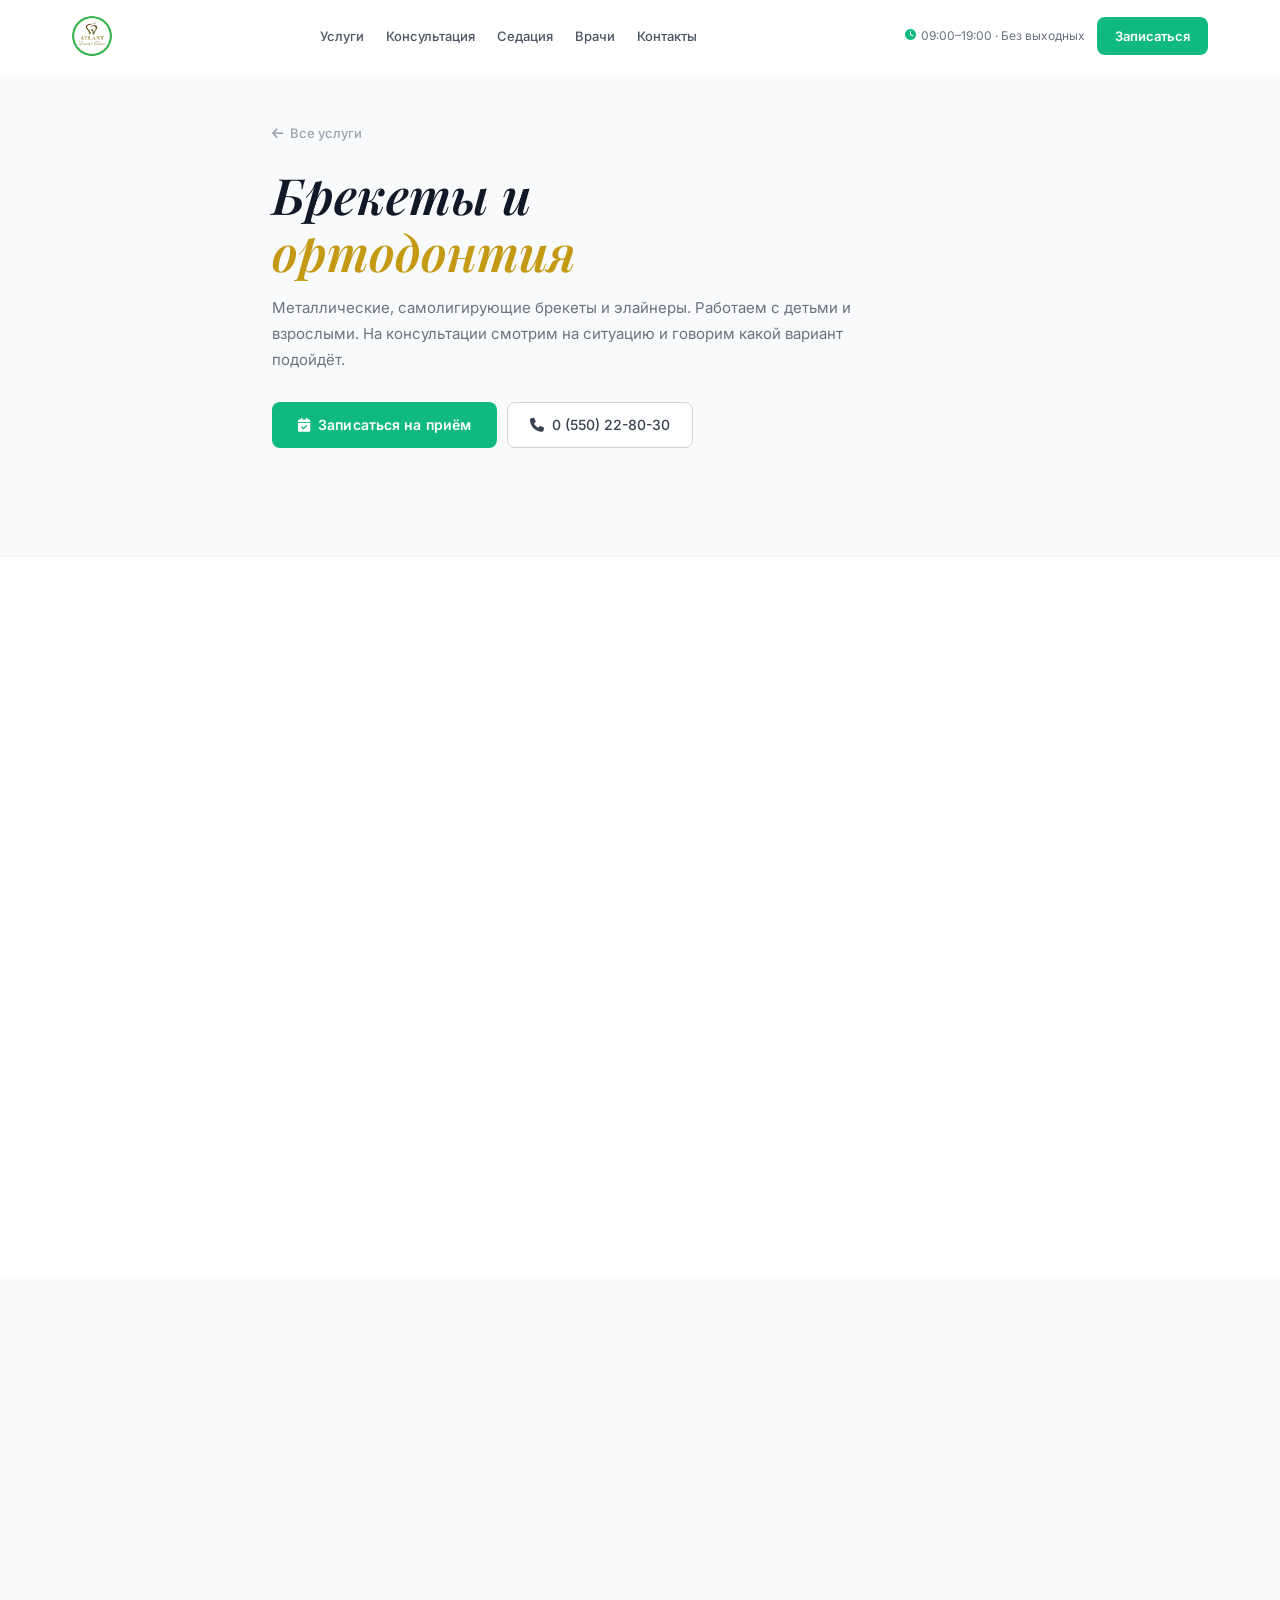
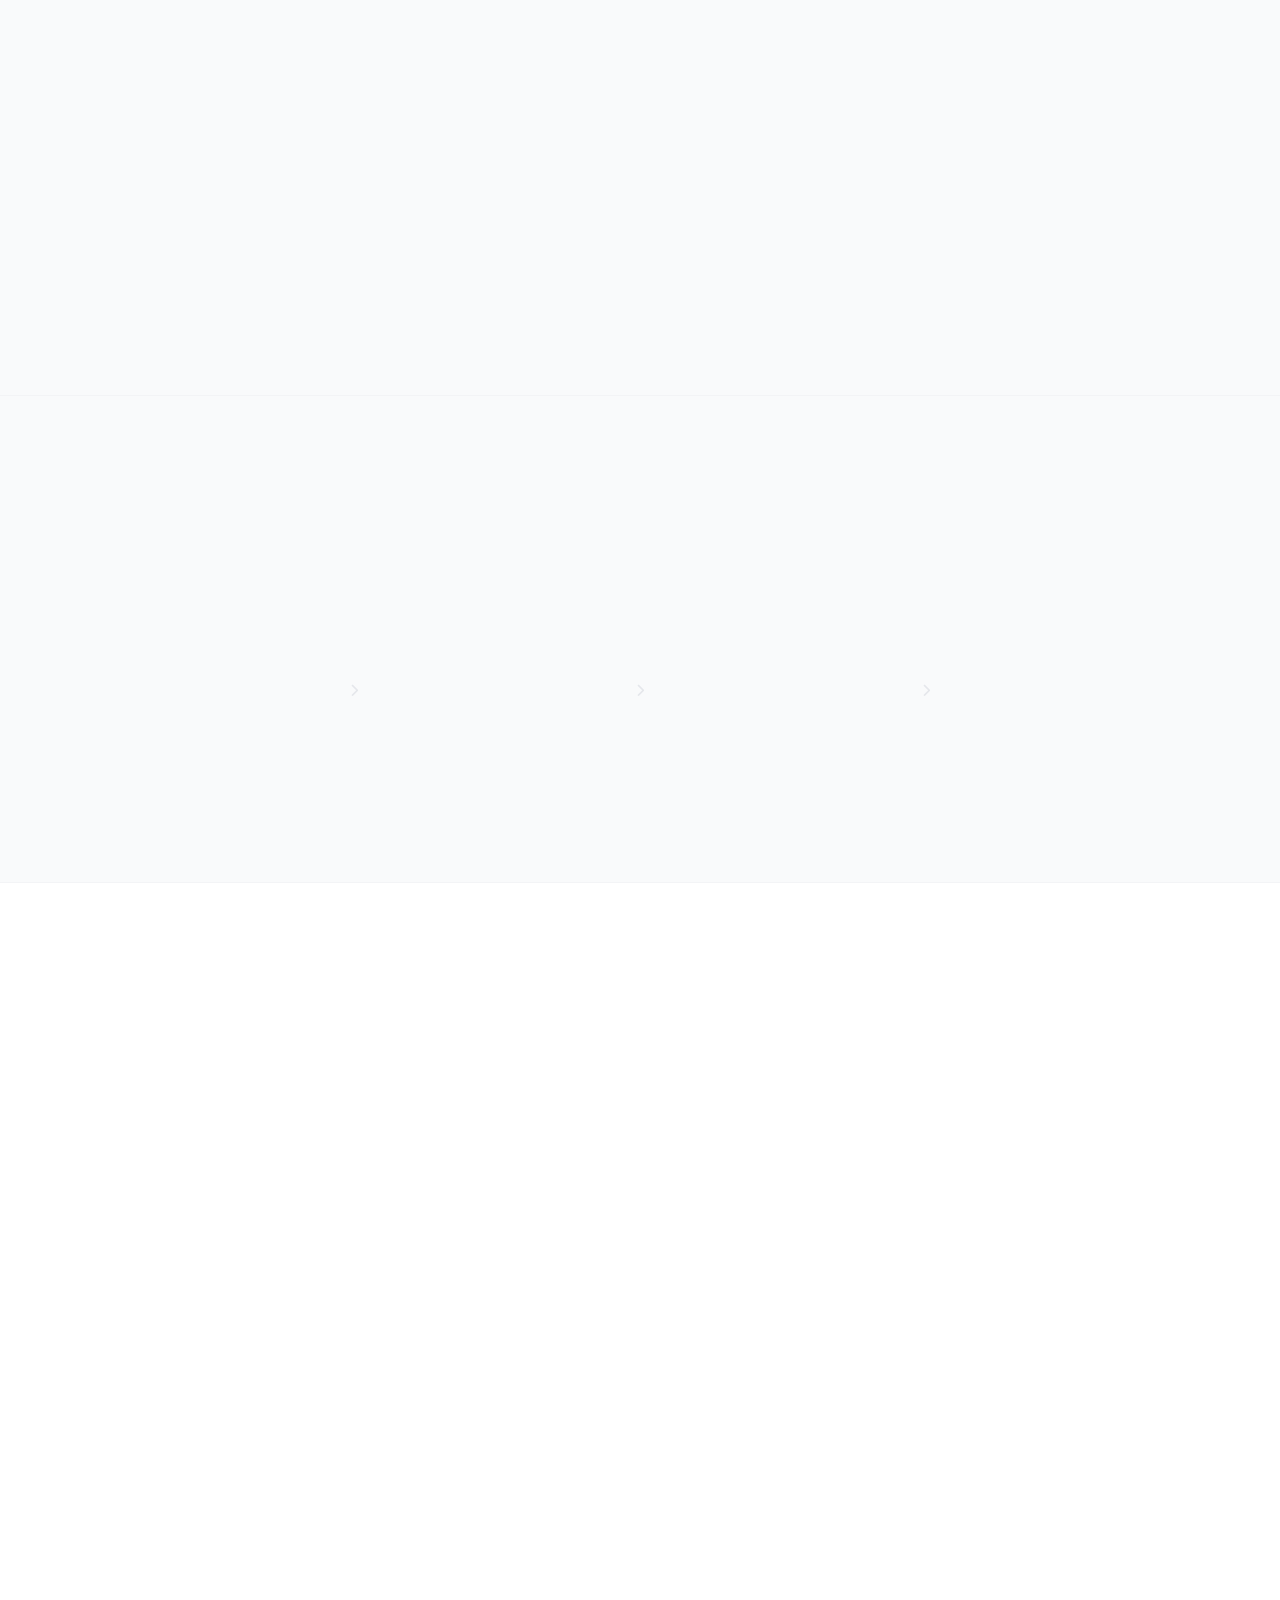
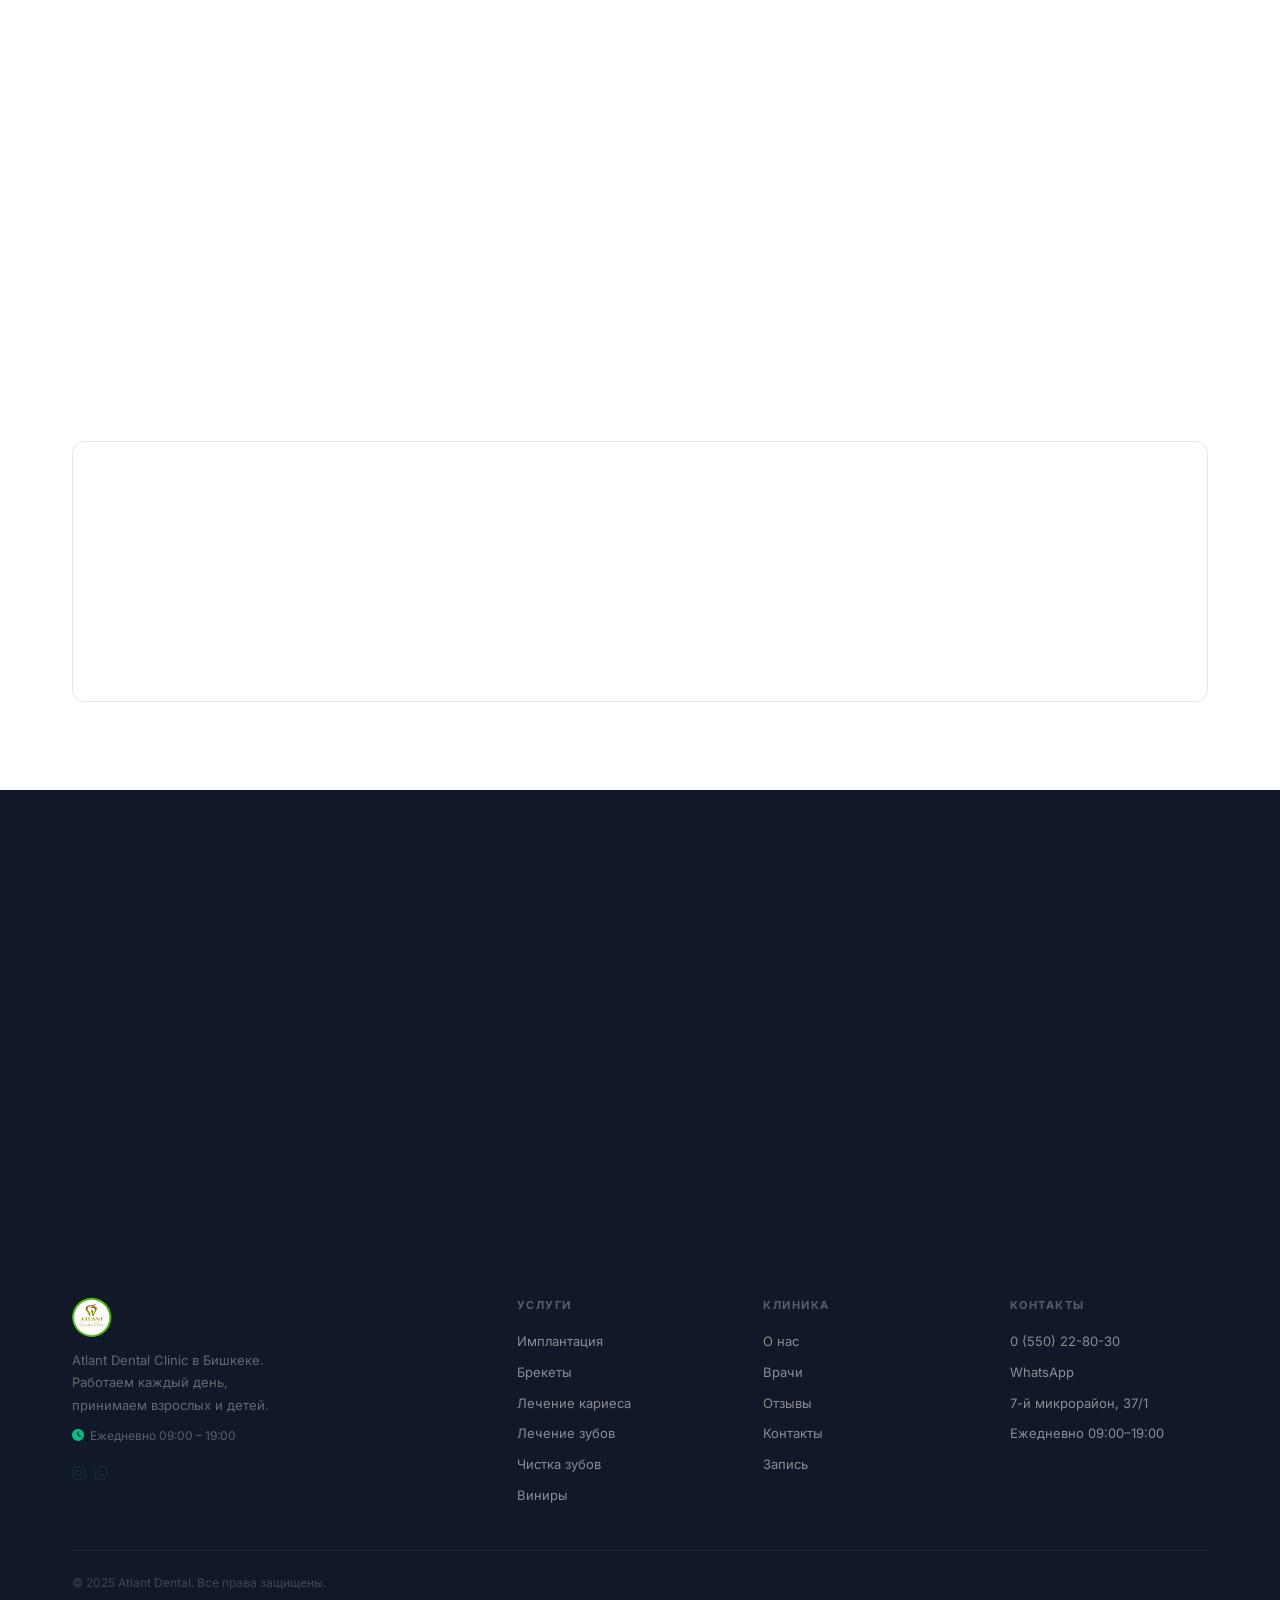
==== commit f7c1506f: "fix: restore truncated index.html script, fix logo object-fit" ====
--- a/braces.html
+++ b/braces.html
@@ -11,7 +11,7 @@
   <link rel="stylesheet" href="style.css"/>
 </head>
 <body>
-<!-- NAVBAR -->
+
 <nav id="navbar">
   <div class="nav-inner">
     <a href="index.html" class="logo"><img src="images/Truelogo.png" alt="Atlant Dental Clinic" class="logo-img"/></a>
@@ -30,7 +30,6 @@
   </div>
 </nav>
 
-<!-- MOBILE MENU -->
 <div class="mobile-menu" id="mobileMenu">
   <button class="close-menu" id="closeMenu"><i class="fas fa-times"></i></button>
   <a href="index.html#services" class="mob-link">Услуги</a>
@@ -42,7 +41,6 @@
   <div class="mob-hours"><i class="fas fa-clock"></i> Работаем ежедневно 09:00 – 19:00</div>
 </div>
 
-<!-- HERO -->
 <section class="sp-hero brc-sp-hero">
   <div class="sp-hero-inner">
     <a href="index.html#services" class="sp-back"><i class="fas fa-arrow-left"></i> Все услуги</a>
@@ -56,7 +54,6 @@
   </div>
 </section>
 
-<!-- ABOUT -->
 <section class="sp-about-section">
   <div class="container">
     <div class="section-head centered">
@@ -85,7 +82,6 @@
   </div>
 </section>
 
-<!-- TYPES -->
 <section style="padding:var(--section-v) 0; background:var(--gray-50);" id="brc-types">
   <div class="container">
     <div class="section-head centered">
@@ -143,7 +139,6 @@
   </div>
 </section>
 
-<!-- PROCESS -->
 <section class="impl-process">
   <div class="container">
     <div class="section-head centered">
@@ -179,7 +174,6 @@
   </div>
 </section>
 
-<!-- PRICING TABLE -->
 <section class="sp-pricing brc-pricing-v2">
   <div class="container">
     <div class="section-head">
@@ -187,7 +181,7 @@
       <h2 class="section-title reveal reveal-delay-1">Стоимость ортодонтического лечения</h2>
     </div>
 
-    <!-- Три основные системы -->
+    
     <div class="brc-main-systems reveal reveal-delay-1">
       <div class="brc-sys-card">
         <div class="brc-sys-badge-top">Самый надёжный</div>
@@ -212,7 +206,7 @@
       </div>
     </div>
 
-    <!-- Дополнительные услуги -->
+    
     <div class="brc-add-services reveal reveal-delay-2">
       <div class="brc-add-title">Дополнительные услуги</div>
       <div class="brc-add-grid">
@@ -249,7 +243,7 @@
       </div>
     </div>
 
-    <!-- Сноска -->
+    
     <p class="brc-price-note reveal reveal-delay-3">
       <i class="fas fa-info-circle"></i>
       Окончательная стоимость лечения определяется после консультации врача-ортодонта и диагностики, так как зависит от сложности клинического случая и выбранной системы лечения.
@@ -258,7 +252,6 @@
   </div>
 </section>
 
-<!-- FAQ -->
 <section class="impl-faq-section">
   <div class="container">
     <div class="section-head centered">
@@ -290,7 +283,6 @@
   </div>
 </section>
 
-<!-- CTA -->
 <section class="impl-cta">
   <div class="container">
     <div class="sp-cta-inner reveal">
@@ -309,7 +301,7 @@
     </div>
   </div>
 </section>
-<!-- FOOTER -->
+
 <footer>
   <div class="footer-inner container">
     <div class="footer-top">
--- a/style.css
+++ b/style.css
@@ -170,13 +170,23 @@
 .logo-img {
   height: 40px !important; width: 40px !important;
   max-width: 40px !important; max-height: 40px !important;
-  border-radius: 50%; object-fit: cover; display: block; flex-shrink: 0;
+  border-radius: 50%; object-fit: contain; display: block; flex-shrink: 0;
   opacity: 1;
   transform: scale(1);
   transition: opacity 0.35s ease, transform 0.35s ease;
 }
-/* Hide logo while hero is in view (index.html only) */
+/* Hide logo + btn-nav while hero is in view (index.html only) */
 #navbar.logo-hidden .logo-img {
+  opacity: 0;
+  transform: scale(0.8);
+  pointer-events: none;
+}
+.btn-nav {
+  opacity: 1;
+  transform: scale(1);
+  transition: background var(--transition), opacity 0.35s ease, transform 0.35s ease;
+}
+#navbar.logo-hidden .btn-nav {
   opacity: 0;
   transform: scale(0.8);
   pointer-events: none;
@@ -341,19 +351,62 @@
 .hero-btns { display: flex; gap: 10px; flex-wrap: wrap; }
 
 .hero-stats {
-  display: flex; align-items: center;
-  margin-top: 44px; padding-top: 28px;
-  border-top: 1px solid var(--gray-100);
-}
-.hero-stat { text-align: left; flex: 1; }
+  display: grid;
+  grid-template-columns: 1fr 1fr;
+  gap: 7px;
+  margin-top: 28px;
+}
+.hstat-card {
+  border-radius: 12px;
+  padding: 12px 14px;
+  display: flex;
+  flex-direction: column;
+  border: 1px solid var(--gray-100);
+  background: #fff;
+  box-shadow: 0 1px 6px rgba(0,0,0,0.04);
+}
+.hstat-main {
+  grid-row: span 2;
+  padding: 14px;
+  background: linear-gradient(150deg, rgba(16,185,129,0.07) 0%, #fff 65%);
+  justify-content: space-between;
+}
+.hstat-icon-wrap {
+  width: 30px; height: 30px;
+  border-radius: 8px;
+  display: flex; align-items: center; justify-content: center;
+  background: rgba(16,185,129,0.12);
+  color: var(--primary);
+  font-size: 13px;
+  flex-shrink: 0;
+}
+.hstat-val { display: flex; align-items: baseline; gap: 1px; margin-top: 6px; }
+.hstat-main .hstat-val { margin-top: auto; padding-top: 10px; }
 .hero-stat-num {
   font-family: var(--font-head);
-  font-size: 30px; font-weight: 600; color: var(--gray-900); line-height: 1;
+  font-weight: 600; color: var(--gray-900); line-height: 1;
   display: inline;
 }
-.hero-stat-suf { font-size: 18px; font-weight: 600; color: var(--primary); }
-.hero-stat-lbl { display: block; font-size: 11px; color: var(--gray-400); margin-top: 4px; letter-spacing: 0.1px; }
-.hero-stat-div { width: 1px; height: 32px; background: var(--gray-200); margin: 0 20px; flex-shrink: 0; }
+.hstat-main .hero-stat-num { font-size: 34px; }
+.hstat-sm .hero-stat-num { font-size: 22px; }
+.hero-stat-suf { font-weight: 600; color: var(--primary); }
+.hstat-main .hero-stat-suf { font-size: 16px; }
+.hstat-sm .hero-stat-suf { font-size: 12px; }
+.hstat-lbl {
+  font-size: 11px; color: var(--gray-400);
+  line-height: 1.4; margin-top: 3px; letter-spacing: 0.05px;
+}
+.hstat-accent {
+  background: var(--primary);
+  border-color: var(--primary);
+}
+.hstat-accent .hstat-icon-wrap {
+  background: rgba(255,255,255,0.2);
+  color: #fff;
+}
+.hstat-accent .hero-stat-num,
+.hstat-accent .hero-stat-suf { color: #fff; }
+.hstat-accent .hstat-lbl { color: rgba(255,255,255,0.8); }
 
 /* ── HV Cards (hero right) ── */
 .hv-stack { display: flex; flex-direction: column; gap: 14px; }
@@ -1677,7 +1730,7 @@
   .nav-inner { padding: 0 16px; }
   .nav-links, .nav-hours { display: none; }
   .nav-right .btn-nav { display: none; }
-  .burger { display: flex; }
+  .burger { display: flex; margin-left: auto; margin-right: 0; }
 
   /* ── Hero ── */
   #hero { padding: 96px 0 52px; min-height: auto; }
@@ -1685,15 +1738,11 @@
   .hero-right { display: none; }
   .hero-desc { max-width: 100%; font-size: 14px; margin-bottom: 22px; }
   .hero-btns { gap: 10px; }
-  .hero-stats {
-    margin-top: 28px; padding-top: 20px;
-    justify-content: space-between;
-    gap: 0;
-  }
-  .hero-stat-div { display: none; }
-  .hero-stat { text-align: center; flex: 1; }
-  .hero-stat-num { font-size: 24px; }
-  .hero-stat-lbl { font-size: 10px; }
+  .hero-stats { margin-top: 20px; gap: 6px; }
+  .hstat-main .hero-stat-num { font-size: 28px; }
+  .hstat-main .hero-stat-suf { font-size: 14px; }
+  .hstat-sm .hero-stat-num { font-size: 18px; }
+  .hstat-card { padding: 10px 12px; border-radius: 10px; }
 
   /* ── Section headings ── */
   .idx-head { flex-direction: column; align-items: flex-start; gap: 10px; margin-bottom: 24px; }
@@ -1805,7 +1854,10 @@
   .hero-btns { flex-direction: column; align-items: stretch; }
   .hero-btns .btn-green,
   .hero-btns .btn-hero-outline { justify-content: center; }
-  .hero-stat-num { font-size: 22px; }
+  .hstat-main .hero-stat-num { font-size: 24px; }
+  .hstat-sm .hero-stat-num { font-size: 16px; }
+  .hstat-main { padding: 10px 12px; }
+  .hstat-sm { padding: 8px 10px; }
 
   /* Services */
   .svc2-grid { grid-template-columns: 1fr; }
@@ -1850,4 +1902,19 @@
   .footer-inner { padding: 32px 14px 18px; }
 
   /* Subpages */
-  .sp-hero { padding:+  .sp-hero { padding: 80px 0 40px; }
+  .sp-hero-inner { padding: 0 14px; }
+  .sp-hero-title { font-size: clamp(24px, 7vw, 32px); line-height: 1.18; }
+  .sp-hero-sub { font-size: 13px; line-height: 1.65; }
+  .sp-back { font-size: 12px; margin-bottom: 16px; }
+  .sp-hero-stats { gap: 18px; flex-wrap: wrap; padding-top: 18px; }
+  .sp-stat-num { font-size: 20px; }
+  .sp-stat-lbl { font-size: 11px; }
+  .sp-cards { grid-template-columns: 1fr; }
+  .sp-who-grid { grid-template-columns: 1fr; }
+  .sp-price-grid { grid-template-columns: 1fr; }
+  .sp-type-grid { grid-template-columns: 1fr; }
+  .sp-about-grid { gap: 24px; }
+  .sp-installment { flex-direction: column; gap: 10px; padding: 16px; }
+  .sp-cta-inner { padding: 0 4px; }
+}
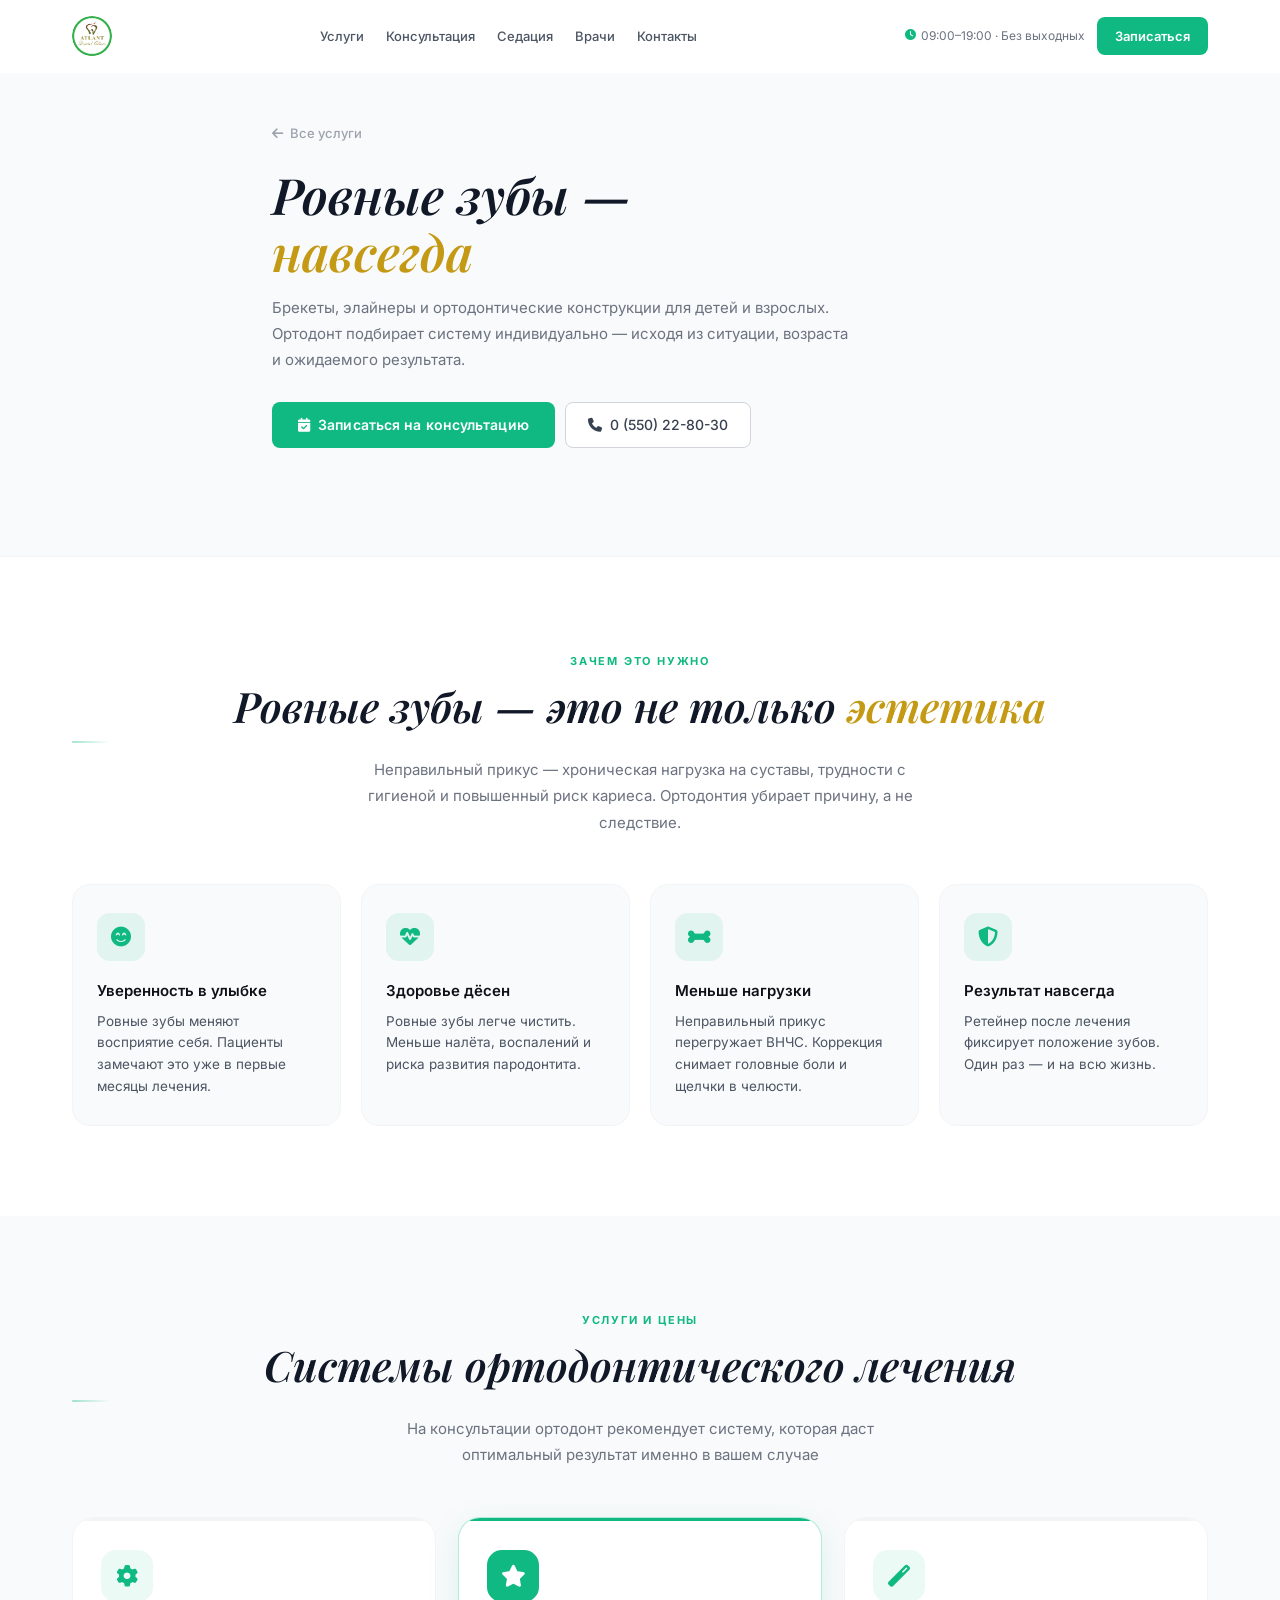
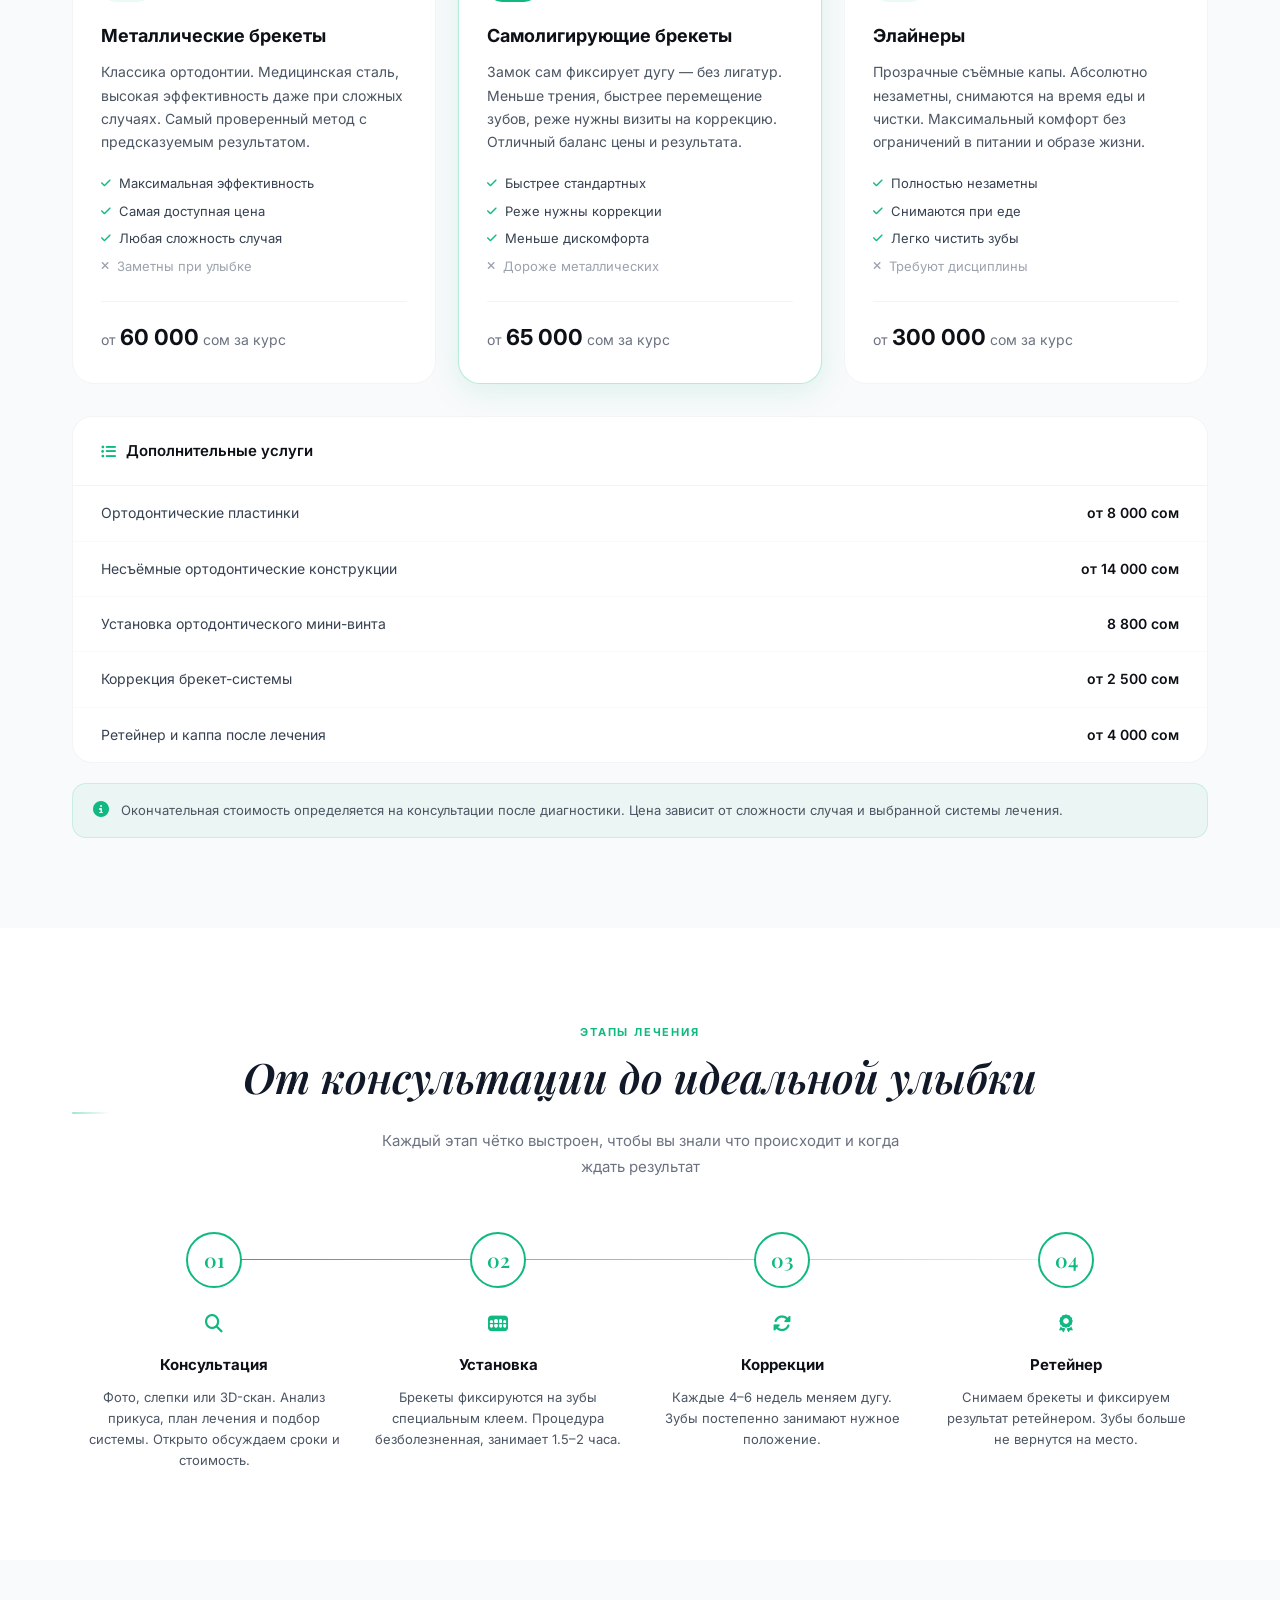
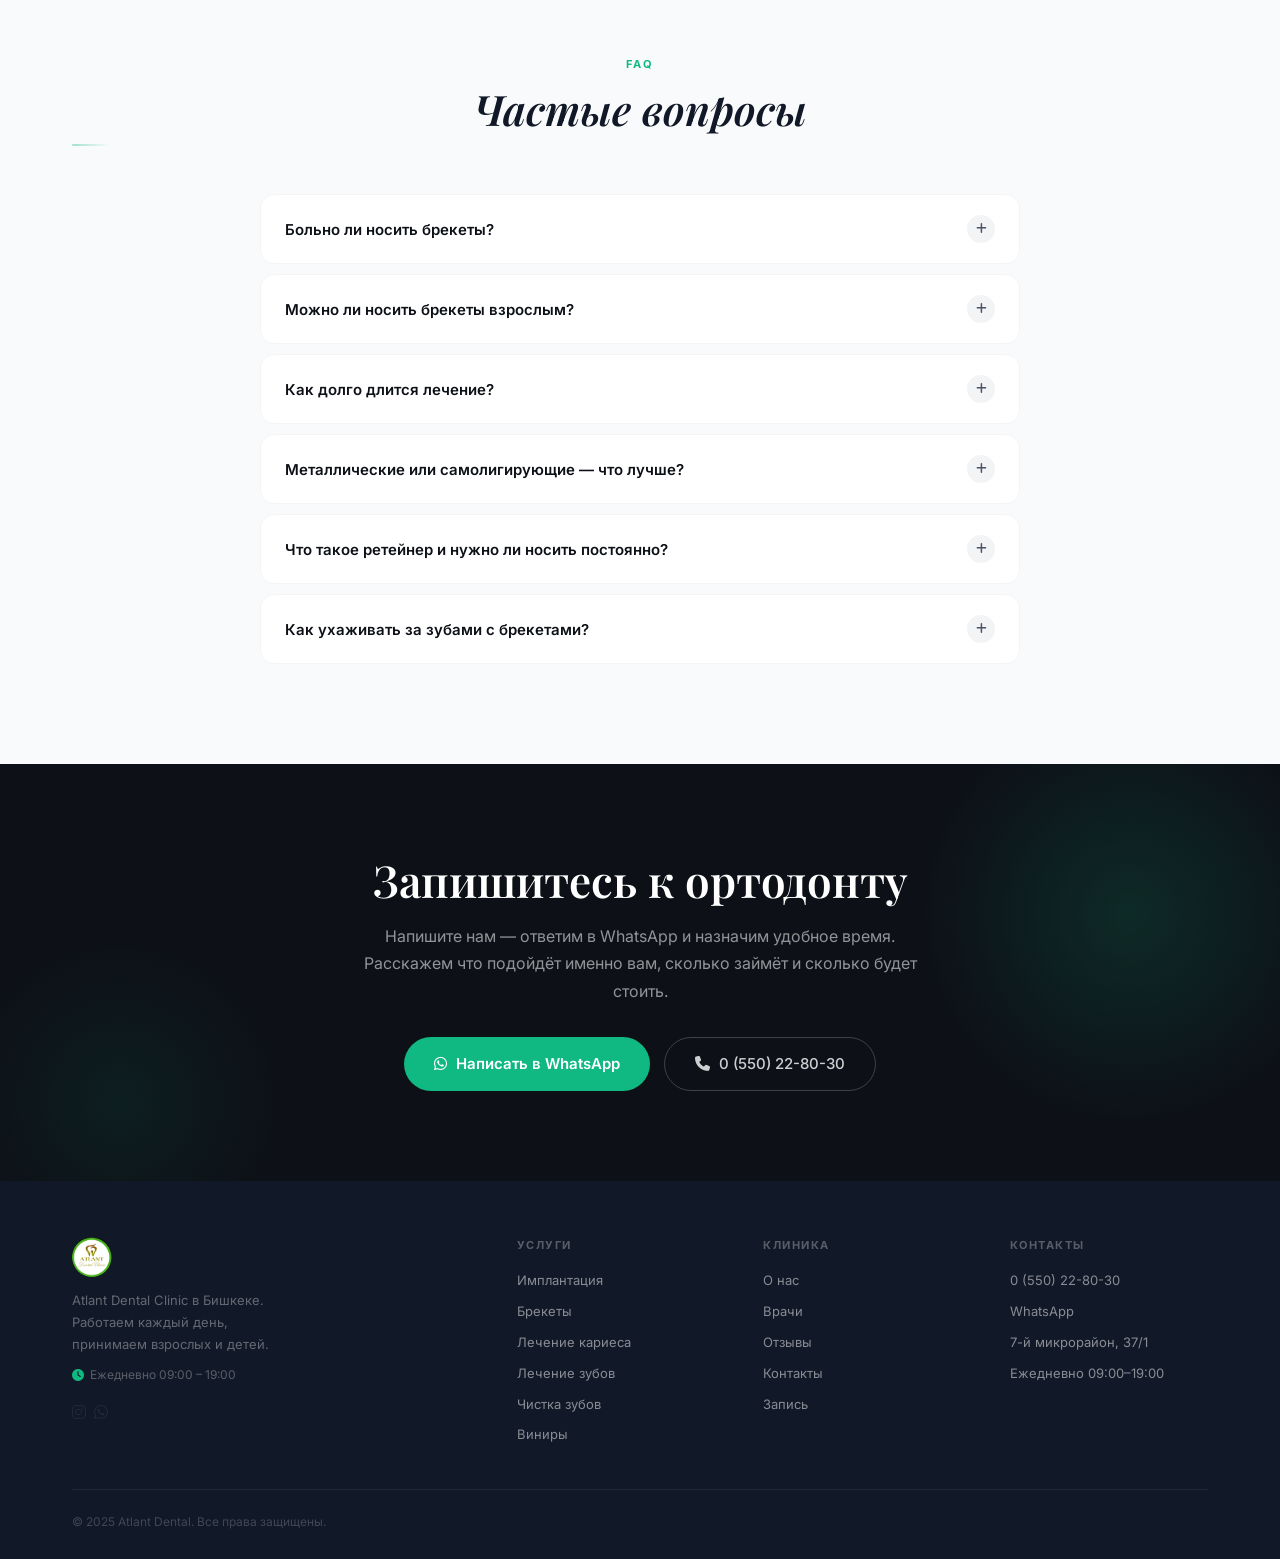
==== commit 5431f8fe: "fix: remove cta perks" ====
--- a/braces.html
+++ b/braces.html
@@ -3,15 +3,140 @@
 <head>
   <meta charset="UTF-8"/>
   <meta name="viewport" content="width=device-width, initial-scale=1.0"/>
-  <title>Брекеты — Atlant Dental Clinic</title>
+  <title>Ортодонтия — Atlant Dental Clinic</title>
+  <link rel="icon" href="images/Megalogo.png" type="image/png"/>
   <link rel="preconnect" href="https://fonts.googleapis.com"/>
   <link rel="preconnect" href="https://fonts.gstatic.com" crossorigin/>
   <link href="https://fonts.googleapis.com/css2?family=Inter:wght@300;400;500;600;700&family=Playfair+Display:ital,wght@0,400;0,600;1,400&display=swap" rel="stylesheet"/>
   <link rel="stylesheet" href="https://cdnjs.cloudflare.com/ajax/libs/font-awesome/6.5.0/css/all.min.css"/>
   <link rel="stylesheet" href="style.css"/>
+  <style>
+    .ord-hero{position:relative;min-height:88vh;display:flex;align-items:center;background:#f8fffe;overflow:hidden;padding:120px 0 80px;}
+    .ord-hero-bg{position:absolute;inset:0;background:radial-gradient(ellipse 70% 60% at 80% 50%,rgba(16,185,129,.07) 0%,transparent 70%),radial-gradient(ellipse 40% 40% at 10% 80%,rgba(16,185,129,.05) 0%,transparent 60%);}
+    .ord-hero-grid-deco{position:absolute;top:0;right:0;width:55%;height:100%;background-image:linear-gradient(rgba(16,185,129,.04) 1px,transparent 1px),linear-gradient(90deg,rgba(16,185,129,.04) 1px,transparent 1px);background-size:48px 48px;mask-image:linear-gradient(to left,rgba(0,0,0,.5) 0%,transparent 100%);-webkit-mask-image:linear-gradient(to left,rgba(0,0,0,.5) 0%,transparent 100%);}
+    .ord-hero-circle{position:absolute;right:8%;top:50%;transform:translateY(-50%);width:420px;height:420px;border-radius:50%;background:linear-gradient(135deg,rgba(16,185,129,.10) 0%,rgba(16,185,129,.03) 100%);border:1.5px solid rgba(16,185,129,.15);display:flex;align-items:center;justify-content:center;pointer-events:none;}
+    .ord-hero-circle::before{content:'';position:absolute;inset:24px;border-radius:50%;border:1px dashed rgba(16,185,129,.2);}
+    .ord-hero-circle-icon{font-size:100px;color:rgba(16,185,129,.15);line-height:1;}
+    .ord-hero-inner{position:relative;z-index:2;max-width:660px;}
+    .ord-back{display:inline-flex;align-items:center;gap:7px;font-size:13px;color:var(--gray-500);text-decoration:none;margin-bottom:32px;transition:color .2s;}
+    .ord-back:hover{color:var(--primary);}
+    .ord-hero-label{display:inline-flex;align-items:center;gap:8px;font-size:12px;font-weight:600;letter-spacing:.1em;text-transform:uppercase;color:var(--primary);background:rgba(16,185,129,.08);border:1px solid rgba(16,185,129,.18);border-radius:100px;padding:5px 14px;margin-bottom:22px;}
+    .ord-hero-title{font-family:'Playfair Display',serif;font-size:clamp(42px,6vw,68px);font-weight:600;line-height:1.1;color:#0d1117;margin-bottom:22px;}
+    .ord-hero-title em{font-style:italic;color:var(--primary);}
+    .ord-hero-title em.ord-gold{color:#b8963e;}
+    .ord-hero-sub{font-size:17px;line-height:1.7;color:var(--gray-600);max-width:540px;margin-bottom:36px;}
+    .ord-hero-btns{display:flex;gap:14px;flex-wrap:wrap;}
+    .ord-hero-badges{display:flex;gap:28px;margin-top:48px;flex-wrap:wrap;}
+    .ord-hero-badge{display:flex;align-items:center;gap:10px;}
+    .ord-hero-badge-icon{width:38px;height:38px;border-radius:10px;background:rgba(16,185,129,.10);display:flex;align-items:center;justify-content:center;color:var(--primary);font-size:15px;flex-shrink:0;}
+    .ord-hero-badge-text strong{display:block;font-size:14px;font-weight:600;color:#0d1117;}
+    .ord-hero-badge-text span{font-size:12px;color:var(--gray-500);}
+    .ord-strip{background:#fff;border-top:1px solid var(--gray-100);border-bottom:1px solid var(--gray-100);}
+    .ord-strip-inner{display:grid;grid-template-columns:repeat(4,1fr);}
+    .ord-strip-item{padding:28px 32px;display:flex;align-items:center;gap:14px;border-right:1px solid var(--gray-100);}
+    .ord-strip-item:last-child{border-right:none;}
+    .ord-strip-num{font-family:'Playfair Display',serif;font-size:32px;font-weight:600;color:var(--primary);line-height:1;flex-shrink:0;}
+    .ord-strip-label{font-size:13px;color:var(--gray-600);line-height:1.4;}
+    .ord-why{padding:90px 0;background:#fff;}
+    .ord-why-grid{display:grid;grid-template-columns:repeat(4,1fr);gap:20px;margin-top:48px;}
+    .ord-why-card{background:var(--gray-50);border:1px solid var(--gray-100);border-radius:18px;padding:28px 24px;transition:transform .25s,box-shadow .25s;}
+    .ord-why-card:hover{transform:translateY(-4px);box-shadow:0 12px 32px rgba(16,185,129,.08);}
+    .ord-why-icon{width:48px;height:48px;border-radius:13px;background:rgba(16,185,129,.10);display:flex;align-items:center;justify-content:center;color:var(--primary);font-size:20px;margin-bottom:18px;}
+    .ord-why-title{font-size:15px;font-weight:600;color:#0d1117;margin-bottom:8px;}
+    .ord-why-desc{font-size:13.5px;color:var(--gray-600);line-height:1.6;}
+    .ord-services{padding:90px 0;background:var(--gray-50);}
+    .ord-sys-grid{display:grid;grid-template-columns:repeat(3,1fr);gap:22px;margin-top:48px;margin-bottom:32px;}
+    .ord-sys-card{background:#fff;border:1px solid var(--gray-100);border-radius:22px;padding:32px 28px 28px;display:flex;flex-direction:column;position:relative;transition:box-shadow .25s,transform .25s;overflow:hidden;}
+    .ord-sys-card::after{content:'';position:absolute;top:0;left:0;right:0;height:3px;background:var(--gray-100);transition:background .25s;}
+    .ord-sys-card:hover{box-shadow:0 16px 48px rgba(0,0,0,.07);transform:translateY(-3px);}
+    .ord-sys-card:hover::after,.ord-sys-card--featured::after{background:var(--primary);}
+    .ord-sys-card--featured{border-color:rgba(16,185,129,.3);box-shadow:0 8px 32px rgba(16,185,129,.12);}
+    .ord-sys-badge{position:absolute;top:20px;right:20px;font-size:11px;font-weight:600;letter-spacing:.07em;text-transform:uppercase;padding:4px 10px;border-radius:100px;background:var(--gray-100);color:var(--gray-600);}
+    .ord-sys-card--featured .ord-sys-badge{background:rgba(16,185,129,.12);color:var(--primary);}
+    .ord-sys-icon{width:52px;height:52px;border-radius:15px;background:rgba(16,185,129,.08);display:flex;align-items:center;justify-content:center;color:var(--primary);font-size:22px;margin-bottom:20px;}
+    .ord-sys-card--featured .ord-sys-icon{background:var(--primary);color:#fff;}
+    .ord-sys-name{font-size:18px;font-weight:700;color:#0d1117;margin-bottom:10px;}
+    .ord-sys-desc{font-size:14px;color:var(--gray-600);line-height:1.65;flex:1;margin-bottom:20px;}
+    .ord-sys-pros{display:flex;flex-direction:column;gap:7px;margin-bottom:24px;}
+    .ord-sys-pro{display:flex;align-items:center;gap:8px;font-size:13px;color:var(--gray-700);}
+    .ord-sys-pro i{color:var(--primary);font-size:11px;flex-shrink:0;}
+    .ord-sys-pro.con i{color:var(--gray-400);}
+    .ord-sys-pro.con{color:var(--gray-400);}
+    .ord-sys-price{font-size:14px;color:var(--gray-500);border-top:1px solid var(--gray-100);padding-top:18px;display:flex;align-items:baseline;gap:4px;}
+    .ord-sys-price strong{font-size:22px;font-weight:700;color:#0d1117;}
+    .ord-add-wrap{background:#fff;border:1px solid var(--gray-100);border-radius:20px;overflow:hidden;margin-bottom:20px;}
+    .ord-add-head{padding:22px 28px;border-bottom:1px solid var(--gray-100);font-size:15px;font-weight:600;color:#0d1117;display:flex;align-items:center;gap:10px;}
+    .ord-add-head i{color:var(--primary);}
+    .ord-add-row{display:grid;grid-template-columns:1fr auto;align-items:center;gap:20px;padding:16px 28px;border-bottom:1px solid var(--gray-50);transition:background .15s;}
+    .ord-add-row:last-child{border-bottom:none;}
+    .ord-add-row:hover{background:var(--gray-50);}
+    .ord-add-name{font-size:14px;color:var(--gray-700);}
+    .ord-add-price{font-size:14px;font-weight:600;color:#0d1117;white-space:nowrap;}
+    .ord-price-note{display:flex;align-items:flex-start;gap:12px;background:rgba(16,185,129,.06);border:1px solid rgba(16,185,129,.15);border-radius:14px;padding:16px 20px;font-size:13px;color:var(--gray-600);line-height:1.6;}
+    .ord-price-note i{color:var(--primary);font-size:16px;flex-shrink:0;margin-top:1px;}
+    .ord-process{padding:90px 0;background:#fff;}
+    .ord-steps{display:grid;grid-template-columns:repeat(4,1fr);margin-top:52px;position:relative;}
+    .ord-steps::before{content:'';position:absolute;top:27px;left:14%;right:14%;height:1px;background:linear-gradient(90deg,var(--primary) 0%,rgba(16,185,129,.15) 100%);}
+    .ord-step{padding:0 16px;text-align:center;position:relative;}
+    .ord-step-num{width:56px;height:56px;border-radius:50%;background:#fff;border:2px solid var(--primary);display:flex;align-items:center;justify-content:center;font-family:'Playfair Display',serif;font-size:20px;font-weight:600;color:var(--primary);margin:0 auto 22px;position:relative;z-index:1;transition:background .25s,color .25s;}
+    .ord-step:hover .ord-step-num{background:var(--primary);color:#fff;}
+    .ord-step-icon{font-size:18px;color:var(--primary);margin-bottom:14px;}
+    .ord-step-title{font-size:15px;font-weight:700;color:#0d1117;margin-bottom:10px;}
+    .ord-step-desc{font-size:13px;color:var(--gray-600);line-height:1.6;}
+    .ord-faq{padding:90px 0;background:var(--gray-50);}
+    .ord-faq-list{max-width:760px;margin:48px auto 0;}
+    .ord-faq-item{background:#fff;border:1px solid var(--gray-100);border-radius:14px;margin-bottom:10px;overflow:hidden;transition:box-shadow .2s,border-color .2s;}
+    .ord-faq-item.open{box-shadow:0 4px 20px rgba(16,185,129,.08);border-color:rgba(16,185,129,.25);}
+    .ord-faq-q{width:100%;background:none;border:none;padding:20px 24px;display:flex;align-items:center;justify-content:space-between;gap:16px;cursor:pointer;font-size:15px;font-weight:600;color:#0d1117;text-align:left;transition:color .2s;font-family:'Inter',sans-serif;}
+    .ord-faq-item.open .ord-faq-q{color:var(--primary);}
+    .ord-faq-q .faq-ico{width:28px;height:28px;border-radius:50%;background:var(--gray-100);display:flex;align-items:center;justify-content:center;font-size:12px;color:var(--gray-600);flex-shrink:0;transition:background .2s,transform .3s;}
+    .ord-faq-item.open .faq-ico{background:var(--primary);color:#fff;transform:rotate(45deg);}
+    .ord-faq-a{max-height:0;overflow:hidden;transition:max-height .35s ease;font-size:14px;color:var(--gray-600);line-height:1.7;}
+    .ord-faq-item.open .ord-faq-a{max-height:300px;padding:0 24px 20px;}
+    .ord-cta{padding:90px 0;background:#0d1117;position:relative;overflow:hidden;}
+    .ord-cta::before{content:'';position:absolute;top:-60px;right:-60px;width:420px;height:420px;border-radius:50%;background:radial-gradient(circle,rgba(16,185,129,.15) 0%,transparent 70%);pointer-events:none;}
+    .ord-cta::after{content:'';position:absolute;bottom:-80px;left:-40px;width:320px;height:320px;border-radius:50%;background:radial-gradient(circle,rgba(16,185,129,.08) 0%,transparent 70%);pointer-events:none;}
+    .ord-cta-inner{position:relative;z-index:2;text-align:center;max-width:600px;margin:0 auto;}
+    .ord-cta-label{display:inline-flex;align-items:center;gap:10px;font-size:12px;font-weight:600;letter-spacing:.1em;text-transform:uppercase;color:var(--primary);margin-bottom:20px;}
+    .ord-cta-label::before,.ord-cta-label::after{content:'';width:24px;height:1px;background:var(--primary);opacity:.5;}
+    .ord-cta h2{font-family:'Playfair Display',serif;font-size:clamp(30px,4vw,44px);font-weight:600;color:#fff;margin-bottom:16px;line-height:1.2;}
+    .ord-cta p{font-size:16px;color:rgba(255,255,255,.55);line-height:1.7;margin-bottom:32px;}
+    .ord-cta-perks{display:flex;justify-content:center;gap:28px;flex-wrap:wrap;margin-bottom:36px;}
+    .ord-cta-perk{display:flex;align-items:center;gap:7px;font-size:13px;color:rgba(255,255,255,.65);}
+    .ord-cta-perk i{color:var(--primary);font-size:12px;}
+    .ord-cta-btns{display:flex;justify-content:center;gap:14px;flex-wrap:wrap;}
+    .btn-cta-wa{display:inline-flex;align-items:center;gap:9px;background:var(--primary);color:#fff;border:none;border-radius:100px;padding:14px 30px;font-size:15px;font-weight:600;text-decoration:none;transition:background .2s,transform .2s;}
+    .btn-cta-wa:hover{background:#0ea271;transform:translateY(-2px);}
+    .btn-cta-phone{display:inline-flex;align-items:center;gap:9px;background:transparent;color:rgba(255,255,255,.8);border:1px solid rgba(255,255,255,.2);border-radius:100px;padding:14px 30px;font-size:15px;font-weight:500;text-decoration:none;transition:border-color .2s,color .2s;}
+    .btn-cta-phone:hover{border-color:rgba(255,255,255,.5);color:#fff;}
+    @media(max-width:1024px){
+      .ord-strip-inner{grid-template-columns:repeat(2,1fr);}
+      .ord-strip-item:nth-child(2){border-right:none;}
+      .ord-strip-item:nth-child(3),.ord-strip-item:nth-child(4){border-top:1px solid var(--gray-100);}
+      .ord-strip-item:nth-child(4){border-right:none;}
+      .ord-why-grid{grid-template-columns:repeat(2,1fr);}
+      .ord-sys-grid{grid-template-columns:1fr;max-width:520px;margin-left:auto;margin-right:auto;}
+      .ord-steps{grid-template-columns:repeat(2,1fr);gap:32px;}
+      .ord-steps::before{display:none;}
+    }
+    @media(max-width:768px){
+      .ord-hero{min-height:auto;padding:100px 0 60px;}
+      .ord-hero-circle,.ord-hero-grid-deco{display:none;}
+    }
+    @media(max-width:480px){
+      .ord-why-grid{grid-template-columns:1fr;}
+      .ord-strip-inner{grid-template-columns:1fr 1fr;}
+      .ord-strip-item{padding:16px;}
+      .ord-strip-num{font-size:24px;}
+      .ord-steps{grid-template-columns:1fr;}
+      .ord-add-row{grid-template-columns:1fr;gap:2px;}
+      .ord-cta-perks{gap:14px;}
+      .ord-add-head{padding:16px 18px;}
+      .ord-add-row{padding:14px 18px;}
+    }
+  </style>
 </head>
 <body>
-
 <nav id="navbar">
   <div class="nav-inner">
     <a href="index.html" class="logo"><img src="images/Truelogo.png" alt="Atlant Dental Clinic" class="logo-img"/></a>
@@ -29,7 +154,6 @@
     <div class="burger" id="burger"><span></span><span></span><span></span></div>
   </div>
 </nav>
-
 <div class="mobile-menu" id="mobileMenu">
   <button class="close-menu" id="closeMenu"><i class="fas fa-times"></i></button>
   <a href="index.html#services" class="mob-link">Услуги</a>
@@ -40,268 +164,188 @@
   <a href="index.html#appointment" class="mob-link mob-cta">Записаться на приём</a>
   <div class="mob-hours"><i class="fas fa-clock"></i> Работаем ежедневно 09:00 – 19:00</div>
 </div>
-
 <section class="sp-hero brc-sp-hero">
   <div class="sp-hero-inner">
     <a href="index.html#services" class="sp-back"><i class="fas fa-arrow-left"></i> Все услуги</a>
-    <h1 class="sp-hero-title">Брекеты и<br><em>ортодонтия</em></h1>
-    <p class="sp-hero-sub">Металлические, самолигирующие брекеты и элайнеры. Работаем с детьми и взрослыми. На консультации смотрим на ситуацию и говорим какой вариант подойдёт.</p>
-    <div class="sp-hero-btns">
-      <a href="index.html#appointment" class="btn-green"><i class="fas fa-calendar-check"></i> Записаться на приём</a>
+    <h1 class="sp-hero-title reveal">Ровные зубы —<br><em>навсегда</em></h1>
+    <p class="sp-hero-sub reveal delay-1">Брекеты, элайнеры и ортодонтические конструкции для детей и взрослых. Ортодонт подбирает систему индивидуально — исходя из ситуации, возраста и ожидаемого результата.</p>
+    <div class="sp-hero-btns reveal delay-2">
+      <a href="index.html#appointment" class="btn-green"><i class="fas fa-calendar-check"></i> Записаться на консультацию</a>
       <a href="tel:+996550228030" class="btn-white-outline"><i class="fas fa-phone"></i> 0 (550) 22-80-30</a>
     </div>
-
-  </div>
-</section>
-
-<section class="sp-about-section">
+  </div>
+</section>
+<section class="ord-why">
   <div class="container">
     <div class="section-head centered">
-      <div class="section-label reveal">Зачем нужны брекеты</div>
-      <h2 class="section-title reveal reveal-delay-1">Ровные зубы<br>это здоровье, не только красота</h2>
-      <p class="section-sub reveal reveal-delay-2">Кривые зубы сложнее чистить, отсюда кариес, камень и воспаление дёсен. Неправильный прикус со временем даёт нагрузку на суставы. Брекеты убирают причину, а не следствие.</p>
-    </div>
-    <div class="brc-about-list reveal reveal-delay-3">
-      <div class="brc-about-item">
-        <div class="sp-about-icon"><i class="fas fa-smile"></i></div>
-        <div><strong>Красивая улыбка</strong><span>Ровные зубы повышают уверенность и производят впечатление.</span></div>
-      </div>
-      <div class="brc-about-item">
-        <div class="sp-about-icon"><i class="fas fa-heartbeat"></i></div>
-        <div><strong>Здоровые дёсны</strong><span>Ровные зубы легче чистить. Меньше кариеса, воспалений и камня.</span></div>
-      </div>
-      <div class="brc-about-item">
-        <div class="sp-about-icon"><i class="fas fa-utensils"></i></div>
-        <div><strong>Правильное жевание</strong><span>Исправленный прикус снижает нагрузку на суставы и мышцы лица.</span></div>
-      </div>
-      <div class="brc-about-item">
-        <div class="sp-about-icon"><i class="fas fa-shield-alt"></i></div>
-        <div><strong>Долговечный результат</strong><span>После брекетов ретейнер сохраняет результат на всю жизнь.</span></div>
-      </div>
-    </div>
-  </div>
-</section>
-
-<section style="padding:var(--section-v) 0; background:var(--gray-50);" id="brc-types">
+      <div class="section-label reveal">Зачем это нужно</div>
+      <h2 class="section-title reveal delay-1">Ровные зубы — это не только <em>эстетика</em></h2>
+      <p class="section-sub reveal delay-2">Неправильный прикус — хроническая нагрузка на суставы, трудности с гигиеной и повышенный риск кариеса. Ортодонтия убирает причину, а не следствие.</p>
+    </div>
+    <div class="ord-why-grid">
+      <div class="ord-why-card reveal delay-1">
+        <div class="ord-why-icon"><i class="fas fa-smile-beam"></i></div>
+        <div class="ord-why-title">Уверенность в улыбке</div>
+        <div class="ord-why-desc">Ровные зубы меняют восприятие себя. Пациенты замечают это уже в первые месяцы лечения.</div>
+      </div>
+      <div class="ord-why-card reveal delay-2">
+        <div class="ord-why-icon"><i class="fas fa-heartbeat"></i></div>
+        <div class="ord-why-title">Здоровье дёсен</div>
+        <div class="ord-why-desc">Ровные зубы легче чистить. Меньше налёта, воспалений и риска развития пародонтита.</div>
+      </div>
+      <div class="ord-why-card reveal delay-3">
+        <div class="ord-why-icon"><i class="fas fa-bone"></i></div>
+        <div class="ord-why-title">Меньше нагрузки</div>
+        <div class="ord-why-desc">Неправильный прикус перегружает ВНЧС. Коррекция снимает головные боли и щелчки в челюсти.</div>
+      </div>
+      <div class="ord-why-card reveal delay-4">
+        <div class="ord-why-icon"><i class="fas fa-shield-alt"></i></div>
+        <div class="ord-why-title">Результат навсегда</div>
+        <div class="ord-why-desc">Ретейнер после лечения фиксирует положение зубов. Один раз — и на всю жизнь.</div>
+      </div>
+    </div>
+  </div>
+</section>
+<section class="ord-services" id="ord-services">
   <div class="container">
     <div class="section-head centered">
-      <div class="section-label reveal">Виды систем</div>
-      <h2 class="section-title reveal reveal-delay-1">Какие брекеты выбрать</h2>
-      <p class="section-sub reveal reveal-delay-2">На приёме смотрим на зубы и говорим что подойдёт именно вам</p>
-    </div>
-    <div class="sp-type-grid">
-      <div class="sp-type-card reveal reveal-delay-1">
-        <div class="sp-type-top">
-          <div class="sp-type-icon"><i class="fas fa-cog"></i></div>
-          <span class="sp-type-badge">Самый надёжный</span>
+      <div class="section-label reveal">Услуги и цены</div>
+      <h2 class="section-title reveal delay-1">Системы ортодонтического лечения</h2>
+      <p class="section-sub reveal delay-2">На консультации ортодонт рекомендует систему, которая даст оптимальный результат именно в вашем случае</p>
+    </div>
+    <div class="ord-sys-grid">
+      <div class="ord-sys-card reveal delay-1">
+        <div class="ord-sys-icon"><i class="fas fa-cog"></i></div>
+        <div class="ord-sys-name">Металлические брекеты</div>
+        <div class="ord-sys-desc">Классика ортодонтии. Медицинская сталь, высокая эффективность даже при сложных случаях. Самый проверенный метод с предсказуемым результатом.</div>
+        <div class="ord-sys-pros">
+          <div class="ord-sys-pro"><i class="fas fa-check"></i> Максимальная эффективность</div>
+          <div class="ord-sys-pro"><i class="fas fa-check"></i> Самая доступная цена</div>
+          <div class="ord-sys-pro"><i class="fas fa-check"></i> Любая сложность случая</div>
+          <div class="ord-sys-pro con"><i class="fas fa-times"></i> Заметны при улыбке</div>
         </div>
-        <div class="sp-type-name">Металлические</div>
-        <div class="sp-type-desc">Классика ортодонтии. Самые эффективные при сложных случаях. Дуги и замки из медицинской стали.</div>
-        <div class="sp-type-pros">
-          <div class="sp-type-pro"><i class="fas fa-check"></i> Максимальная эффективность</div>
-          <div class="sp-type-pro"><i class="fas fa-check"></i> Самая доступная цена</div>
-          <div class="sp-type-pro"><i class="fas fa-check"></i> Подходят для любого случая</div>
-          <div class="sp-type-pro con"><i class="fas fa-times"></i> Заметны при улыбке</div>
+        <div class="ord-sys-price">от <strong>60 000</strong> сом за курс</div>
+      </div>
+      <div class="ord-sys-card ord-sys-card--featured reveal delay-2">
+        <div class="ord-sys-icon"><i class="fas fa-star"></i></div>
+        <div class="ord-sys-name">Самолигирующие брекеты</div>
+        <div class="ord-sys-desc">Замок сам фиксирует дугу — без лигатур. Меньше трения, быстрее перемещение зубов, реже нужны визиты на коррекцию. Отличный баланс цены и результата.</div>
+        <div class="ord-sys-pros">
+          <div class="ord-sys-pro"><i class="fas fa-check"></i> Быстрее стандартных</div>
+          <div class="ord-sys-pro"><i class="fas fa-check"></i> Реже нужны коррекции</div>
+          <div class="ord-sys-pro"><i class="fas fa-check"></i> Меньше дискомфорта</div>
+          <div class="ord-sys-pro con"><i class="fas fa-times"></i> Дороже металлических</div>
         </div>
-        <div class="sp-type-price">от 60 000 сом <span>за курс</span></div>
-      </div>
-      <div class="sp-type-card sp-type-card--featured reveal reveal-delay-2">
-        <div class="sp-type-top">
-          <div class="sp-type-icon"><i class="fas fa-gem"></i></div>
-          <span class="sp-type-badge">Популярный</span>
+        <div class="ord-sys-price">от <strong>65 000</strong> сом за курс</div>
+      </div>
+      <div class="ord-sys-card reveal delay-3">
+        <div class="ord-sys-icon"><i class="fas fa-magic"></i></div>
+        <div class="ord-sys-name">Элайнеры</div>
+        <div class="ord-sys-desc">Прозрачные съёмные капы. Абсолютно незаметны, снимаются на время еды и чистки. Максимальный комфорт без ограничений в питании и образе жизни.</div>
+        <div class="ord-sys-pros">
+          <div class="ord-sys-pro"><i class="fas fa-check"></i> Полностью незаметны</div>
+          <div class="ord-sys-pro"><i class="fas fa-check"></i> Снимаются при еде</div>
+          <div class="ord-sys-pro"><i class="fas fa-check"></i> Легко чистить зубы</div>
+          <div class="ord-sys-pro con"><i class="fas fa-times"></i> Требуют дисциплины</div>
         </div>
-        <div class="sp-type-name">Самолигирующие</div>
-        <div class="sp-type-desc">Без лигатур: замок сам фиксирует дугу. Меньше трения, быстрее результат, реже визиты.</div>
-        <div class="sp-type-pros">
-          <div class="sp-type-pro"><i class="fas fa-check"></i> Быстрее стандартных</div>
-          <div class="sp-type-pro"><i class="fas fa-check"></i> Реже нужны коррекции</div>
-          <div class="sp-type-pro"><i class="fas fa-check"></i> Меньше давление на зубы</div>
-          <div class="sp-type-pro con"><i class="fas fa-times"></i> Дороже металлических</div>
-        </div>
-        <div class="sp-type-price">от 65 000 сом <span>за курс</span></div>
-      </div>
-      <div class="sp-type-card reveal reveal-delay-3">
-        <div class="sp-type-top">
-          <div class="sp-type-icon"><i class="fas fa-star"></i></div>
-          <span class="sp-type-badge">Премиум</span>
-        </div>
-        <div class="sp-type-name">Элайнеры</div>
-        <div class="sp-type-desc">Прозрачные съёмные капы. Исправляют прикус без брекетов, незаметны, снимаются на время еды.</div>
-        <div class="sp-type-pros">
-          <div class="sp-type-pro"><i class="fas fa-check"></i> Полностью невидимы</div>
-          <div class="sp-type-pro"><i class="fas fa-check"></i> Снимаются при еде</div>
-          <div class="sp-type-pro"><i class="fas fa-check"></i> Легко чистить зубы</div>
-          <div class="sp-type-pro con"><i class="fas fa-times"></i> Требуют дисциплины</div>
-        </div>
-        <div class="sp-type-price">от 300 000 сом <span>за курс</span></div>
-      </div>
-    </div>
-  </div>
-</section>
-
-<section class="impl-process">
+        <div class="ord-sys-price">от <strong>300 000</strong> сом за курс</div>
+      </div>
+    </div>
+    <div class="ord-add-wrap reveal delay-2">
+      <div class="ord-add-head"><i class="fas fa-list-ul"></i> Дополнительные услуги</div>
+      <div class="ord-add-row"><span class="ord-add-name">Ортодонтические пластинки</span><span class="ord-add-price">от 8 000 сом</span></div>
+      <div class="ord-add-row"><span class="ord-add-name">Несъёмные ортодонтические конструкции</span><span class="ord-add-price">от 14 000 сом</span></div>
+      <div class="ord-add-row"><span class="ord-add-name">Установка ортодонтического мини-винта</span><span class="ord-add-price">8 800 сом</span></div>
+      <div class="ord-add-row"><span class="ord-add-name">Коррекция брекет-системы</span><span class="ord-add-price">от 2 500 сом</span></div>
+      <div class="ord-add-row"><span class="ord-add-name">Ретейнер и каппа после лечения</span><span class="ord-add-price">от 4 000 сом</span></div>
+    </div>
+    <div class="ord-price-note reveal delay-3">
+      <i class="fas fa-info-circle"></i>
+      <span>Окончательная стоимость определяется на консультации после диагностики. Цена зависит от сложности случая и выбранной системы лечения.</span>
+    </div>
+  </div>
+</section>
+<section class="ord-process">
   <div class="container">
     <div class="section-head centered">
-      <div class="section-label reveal">Этапы</div>
-      <h2 class="section-title reveal reveal-delay-1">Как проходит лечение</h2>
-      <p class="section-sub reveal reveal-delay-2">От первого визита до красивой улыбки</p>
-    </div>
-    <div class="impl-steps">
-      <div class="impl-step reveal reveal-delay-1">
-        <div class="step-num">01</div>
-        <div class="step-title">Консультация</div>
-        <div class="step-desc">Фото, слепки или 3D-скан, анализ прикуса и план лечения.</div>
-      </div>
-      <div class="impl-step-arrow"><i class="fas fa-chevron-right"></i></div>
-      <div class="impl-step reveal reveal-delay-2">
-        <div class="step-num">02</div>
-        <div class="step-title">Установка</div>
-        <div class="step-desc">Фиксируем замки на зубы специальным клеем. Безболезненно, 1.5–2 часа.</div>
-      </div>
-      <div class="impl-step-arrow"><i class="fas fa-chevron-right"></i></div>
-      <div class="impl-step reveal reveal-delay-3">
-        <div class="step-num">03</div>
-        <div class="step-title">Коррекции</div>
-        <div class="step-desc">Каждые 4–6 недель меняем дугу. Зубы постепенно перемещаются.</div>
-      </div>
-      <div class="impl-step-arrow"><i class="fas fa-chevron-right"></i></div>
-      <div class="impl-step reveal reveal-delay-4">
-        <div class="step-num">04</div>
-        <div class="step-title">Ретейнер</div>
-        <div class="step-desc">Снимаем брекеты и ставим ретейнер, который фиксирует результат навсегда.</div>
-      </div>
-    </div>
-  </div>
-</section>
-
-<section class="sp-pricing brc-pricing-v2">
-  <div class="container">
-    <div class="section-head">
-      <div class="section-label reveal">Цены</div>
-      <h2 class="section-title reveal reveal-delay-1">Стоимость ортодонтического лечения</h2>
-    </div>
-
-    
-    <div class="brc-main-systems reveal reveal-delay-1">
-      <div class="brc-sys-card">
-        <div class="brc-sys-badge-top">Самый надёжный</div>
-        <div class="brc-sys-icon"><i class="fas fa-cog"></i></div>
-        <div class="brc-sys-name">Металлические брекеты</div>
-        <div class="brc-sys-desc">Классика ортодонтии. Максимальная эффективность при любой сложности случая.</div>
-        <div class="brc-sys-price">от <span>60 000</span> сом</div>
-      </div>
-      <div class="brc-sys-card brc-sys-card--popular">
-        <div class="brc-sys-badge-top brc-sys-badge-top--green">Популярный</div>
-        <div class="brc-sys-icon"><i class="fas fa-star"></i></div>
-        <div class="brc-sys-name">Самолигирующие брекеты</div>
-        <div class="brc-sys-desc">Без лигатур: меньше трения, быстрее результат, реже визиты на коррекцию.</div>
-        <div class="brc-sys-price">от <span>65 000</span> сом</div>
-      </div>
-      <div class="brc-sys-card">
-        <div class="brc-sys-badge-top">Незаметные</div>
-        <div class="brc-sys-icon"><i class="fas fa-magic"></i></div>
-        <div class="brc-sys-name">Элайнеры</div>
-        <div class="brc-sys-desc">Прозрачные съёмные капы. Комфортно, эстетично, без ограничений в питании.</div>
-        <div class="brc-sys-price">от <span>300 000</span> сом</div>
-      </div>
-    </div>
-
-    
-    <div class="brc-add-services reveal reveal-delay-2">
-      <div class="brc-add-title">Дополнительные услуги</div>
-      <div class="brc-add-grid">
-        <div class="brc-add-row">
-          <span class="brc-add-name">Ортодонтический мини-винт</span>
-          <span class="brc-add-dots"></span>
-          <span class="brc-add-price">8 800 сом</span>
-        </div>
-        <div class="brc-add-row">
-          <span class="brc-add-name">Коррекция брекет-системы</span>
-          <span class="brc-add-dots"></span>
-          <span class="brc-add-price">от 2 500 сом</span>
-        </div>
-        <div class="brc-add-row">
-          <span class="brc-add-name">Пластинка</span>
-          <span class="brc-add-dots"></span>
-          <span class="brc-add-price">8 000 сом</span>
-        </div>
-        <div class="brc-add-row">
-          <span class="brc-add-name">Несъёмные ортодонтические конструкции</span>
-          <span class="brc-add-dots"></span>
-          <span class="brc-add-price">от 14 000 сом</span>
-        </div>
-        <div class="brc-add-row">
-          <span class="brc-add-name">Ретейнер (1 челюсть)</span>
-          <span class="brc-add-dots"></span>
-          <span class="brc-add-price">5 000 сом</span>
-        </div>
-        <div class="brc-add-row">
-          <span class="brc-add-name">Каппа после снятия брекетов</span>
-          <span class="brc-add-dots"></span>
-          <span class="brc-add-price">4 000 сом</span>
-        </div>
-      </div>
-    </div>
-
-    
-    <p class="brc-price-note reveal reveal-delay-3">
-      <i class="fas fa-info-circle"></i>
-      Окончательная стоимость лечения определяется после консультации врача-ортодонта и диагностики, так как зависит от сложности клинического случая и выбранной системы лечения.
-    </p>
-
-  </div>
-</section>
-
-<section class="impl-faq-section">
+      <div class="section-label reveal">Этапы лечения</div>
+      <h2 class="section-title reveal delay-1">От консультации до идеальной улыбки</h2>
+      <p class="section-sub reveal delay-2">Каждый этап чётко выстроен, чтобы вы знали что происходит и когда ждать результат</p>
+    </div>
+    <div class="ord-steps reveal delay-1">
+      <div class="ord-step">
+        <div class="ord-step-num">01</div>
+        <div class="ord-step-icon"><i class="fas fa-search"></i></div>
+        <div class="ord-step-title">Консультация</div>
+        <div class="ord-step-desc">Фото, слепки или 3D-скан. Анализ прикуса, план лечения и подбор системы. Открыто обсуждаем сроки и стоимость.</div>
+      </div>
+      <div class="ord-step">
+        <div class="ord-step-num">02</div>
+        <div class="ord-step-icon"><i class="fas fa-teeth"></i></div>
+        <div class="ord-step-title">Установка</div>
+        <div class="ord-step-desc">Брекеты фиксируются на зубы специальным клеем. Процедура безболезненная, занимает 1.5–2 часа.</div>
+      </div>
+      <div class="ord-step">
+        <div class="ord-step-num">03</div>
+        <div class="ord-step-icon"><i class="fas fa-sync-alt"></i></div>
+        <div class="ord-step-title">Коррекции</div>
+        <div class="ord-step-desc">Каждые 4–6 недель меняем дугу. Зубы постепенно занимают нужное положение.</div>
+      </div>
+      <div class="ord-step">
+        <div class="ord-step-num">04</div>
+        <div class="ord-step-icon"><i class="fas fa-award"></i></div>
+        <div class="ord-step-title">Ретейнер</div>
+        <div class="ord-step-desc">Снимаем брекеты и фиксируем результат ретейнером. Зубы больше не вернутся на место.</div>
+      </div>
+    </div>
+  </div>
+</section>
+<section class="ord-faq">
   <div class="container">
     <div class="section-head centered">
       <div class="section-label reveal">FAQ</div>
-      <h2 class="section-title reveal reveal-delay-1">Частые вопросы</h2>
-    </div>
-    <div class="impl-faq-list">
-      <div class="impl-faq-item reveal reveal-delay-1">
-        <button class="impl-faq-q">Больно ли носить брекеты? <i class="fas fa-plus"></i></button>
-        <div class="impl-faq-a">Установка безболезненна. Первые 3–5 дней после установки и коррекции возможна ноющая боль при жевании, это нормально. Снимается обычными обезболивающими.</div>
-      </div>
-      <div class="impl-faq-item reveal reveal-delay-2">
-        <button class="impl-faq-q">Можно ли носить брекеты взрослым? <i class="fas fa-plus"></i></button>
-        <div class="impl-faq-a">Да, ограничений по возрасту нет. У взрослых лечение может занять чуть больше времени, но результат тот же. Многие наши пациенты — люди 30–45 лет.</div>
-      </div>
-      <div class="impl-faq-item reveal reveal-delay-3">
-        <button class="impl-faq-q">Какие брекеты лучше? <i class="fas fa-plus"></i></button>
-        <div class="impl-faq-a">С медицинской точки зрения одинаково эффективны. Металлические дешевле и прочнее, керамические и сапфировые незаметнее. Ортодонт поможет выбрать на консультации.</div>
-      </div>
-      <div class="impl-faq-item reveal reveal-delay-1">
-        <button class="impl-faq-q">Что будет после снятия брекетов? <i class="fas fa-plus"></i></button>
-        <div class="impl-faq-a">Устанавливается ретейнер: тонкая проволока на внутренней поверхности зубов. Фиксирует результат и носится постоянно. Без ретейнера зубы могут вернуться в исходное положение.</div>
-      </div>
-      <div class="impl-faq-item reveal reveal-delay-2">
-        <button class="impl-faq-q">Как ухаживать за зубами с брекетами? <i class="fas fa-plus"></i></button>
-        <div class="impl-faq-a">Чистить зубы после каждого приёма пищи ортодонтической щёткой и ёршиками. Рекомендуется ирригатор. Избегать твёрдой и липкой пищи.</div>
-      </div>
-    </div>
-  </div>
-</section>
-
-<section class="impl-cta">
+      <h2 class="section-title reveal delay-1">Частые вопросы</h2>
+    </div>
+    <div class="ord-faq-list">
+      <div class="ord-faq-item reveal delay-1">
+        <button class="ord-faq-q">Больно ли носить брекеты? <span class="faq-ico"><i class="fas fa-plus"></i></span></button>
+        <div class="ord-faq-a">Установка безболезненна. Первые 3–5 дней после установки и каждой коррекции возможен лёгкий дискомфорт при жевании — это нормальная реакция зубов. Снимается обычными обезболивающими.</div>
+      </div>
+      <div class="ord-faq-item reveal delay-2">
+        <button class="ord-faq-q">Можно ли носить брекеты взрослым? <span class="faq-ico"><i class="fas fa-plus"></i></span></button>
+        <div class="ord-faq-a">Да, ограничений по возрасту нет. У взрослых лечение может занять чуть больше времени, но результат тот же. Многие наши пациенты — люди 30–50 лет.</div>
+      </div>
+      <div class="ord-faq-item reveal delay-3">
+        <button class="ord-faq-q">Как долго длится лечение? <span class="faq-ico"><i class="fas fa-plus"></i></span></button>
+        <div class="ord-faq-a">В среднем 1.5–2.5 года. Зависит от сложности случая, возраста и выбранной системы. Ортодонт назовёт примерные сроки уже на первом приёме.</div>
+      </div>
+      <div class="ord-faq-item reveal delay-1">
+        <button class="ord-faq-q">Металлические или самолигирующие — что лучше? <span class="faq-ico"><i class="fas fa-plus"></i></span></button>
+        <div class="ord-faq-a">С медицинской точки зрения оба варианта эффективны. Самолигирующие создают меньше трения и реже требуют коррекций. Металлические доступнее по цене. Выбор зависит от случая и предпочтений.</div>
+      </div>
+      <div class="ord-faq-item reveal delay-2">
+        <button class="ord-faq-q">Что такое ретейнер и нужно ли носить постоянно? <span class="faq-ico"><i class="fas fa-plus"></i></span></button>
+        <div class="ord-faq-a">Ретейнер — тонкая проволока на внутренней поверхности зубов. Невидима, не мешает речи. Без ретейнера зубы постепенно возвращаются назад, поэтому носится постоянно.</div>
+      </div>
+      <div class="ord-faq-item reveal delay-3">
+        <button class="ord-faq-q">Как ухаживать за зубами с брекетами? <span class="faq-ico"><i class="fas fa-plus"></i></span></button>
+        <div class="ord-faq-a">Чистить зубы после каждого приёма пищи ортодонтической щёткой и ёршиками. Рекомендуется ирригатор. Избегать твёрдой (орехи, сухари) и липкой (карамель, жвачка) пищи.</div>
+      </div>
+    </div>
+  </div>
+</section>
+<section class="ord-cta">
   <div class="container">
-    <div class="sp-cta-inner reveal">
-      <div class="section-label label-light" style="justify-content:center;">Записаться</div>
+    <div class="ord-cta-inner reveal">
       <h2>Запишитесь к ортодонту</h2>
-      <p>Напишите нам, ответим в WhatsApp и назначим удобное время.<br>Расскажем что подойдёт, сколько займёт и сколько будет стоить.</p>
-      <div class="sp-cta-badges">
-        <span><i class="fas fa-check"></i> Без очередей</span>
-        <span><i class="fas fa-check"></i> Опытный ортодонт</span>
-        <span><i class="fas fa-check"></i> Ответ за 15 минут</span>
-      </div>
-      <div class="sp-cta-btns">
-        <a href="index.html#appointment" class="btn-green"><i class="fab fa-whatsapp"></i> Записаться в WhatsApp</a>
-        <a href="tel:+996550228030" class="btn-white-outline"><i class="fas fa-phone"></i> 0 (550) 22-80-30</a>
-      </div>
-    </div>
-  </div>
-</section>
-
+      <p>Напишите нам — ответим в WhatsApp и назначим удобное время. Расскажем что подойдёт именно вам, сколько займёт и сколько будет стоить.</p>
+      <div class="ord-cta-btns">
+        <a href="https://wa.me/996550228030" target="_blank" class="btn-cta-wa"><i class="fab fa-whatsapp"></i> Написать в WhatsApp</a>
+        <a href="tel:+996550228030" class="btn-cta-phone"><i class="fas fa-phone"></i> 0 (550) 22-80-30</a>
+      </div>
+    </div>
+  </div>
+</section>
 <footer>
   <div class="footer-inner container">
     <div class="footer-top">
@@ -312,7 +356,6 @@
         <div class="footer-socials">
           <a href="https://www.instagram.com/atlant.kg" target="_blank" class="social-btn"><i class="fab fa-instagram"></i></a>
           <a href="https://wa.me/996550228030" target="_blank" class="social-btn"><i class="fab fa-whatsapp"></i></a>
-          
         </div>
       </div>
       <div class="footer-col">
@@ -346,9 +389,7 @@
         </ul>
       </div>
     </div>
-    <div class="footer-bottom">
-      <span>© 2025 Atlant Dental. Все права защищены.</span>
-    </div>
+    <div class="footer-bottom"><span>© 2025 Atlant Dental. Все права защищены.</span></div>
   </div>
 </footer>
 <script>
@@ -358,12 +399,20 @@
   const mobileMenu = document.getElementById('mobileMenu');
   function closeMobile() { burger.classList.remove('active'); mobileMenu.classList.remove('active'); document.body.classList.remove('no-scroll'); }
   document.getElementById('closeMenu').addEventListener('click', closeMobile);
-  burger.addEventListener('click', () => { burger.classList.toggle('active'); mobileMenu.classList.toggle('active'); });
+  burger.addEventListener('click', () => { burger.classList.toggle('active'); mobileMenu.classList.toggle('active'); document.body.classList.add('no-scroll'); });
   document.querySelectorAll('.mob-link').forEach(l => l.addEventListener('click', closeMobile));
-  const revealObs = new IntersectionObserver(entries => entries.forEach(e => { if(e.isIntersecting){ e.target.classList.add('visible'); revealObs.unobserve(e.target); } }), { threshold: 0.1 });
+  const revealObs = new IntersectionObserver(entries => entries.forEach(e => {
+    if (e.isIntersecting) { e.target.classList.add('visible'); revealObs.unobserve(e.target); }
+  }), { threshold: 0.08 });
   document.querySelectorAll('.reveal').forEach(el => revealObs.observe(el));
-  document.querySelectorAll('.impl-faq-q').forEach(btn => {
+  document.querySelectorAll('.ord-faq-q').forEach(btn => {
     btn.addEventListener('click', () => {
       const item = btn.parentElement;
       const isOpen = item.classList.contains('open');
-      document.querySelectorAl+      document.querySelectorAll('.ord-faq-item').forEach(i => i.classList.remove('open'));
+      if (!isOpen) item.classList.add('open');
+    });
+  });
+</script>
+</body>
+</html>
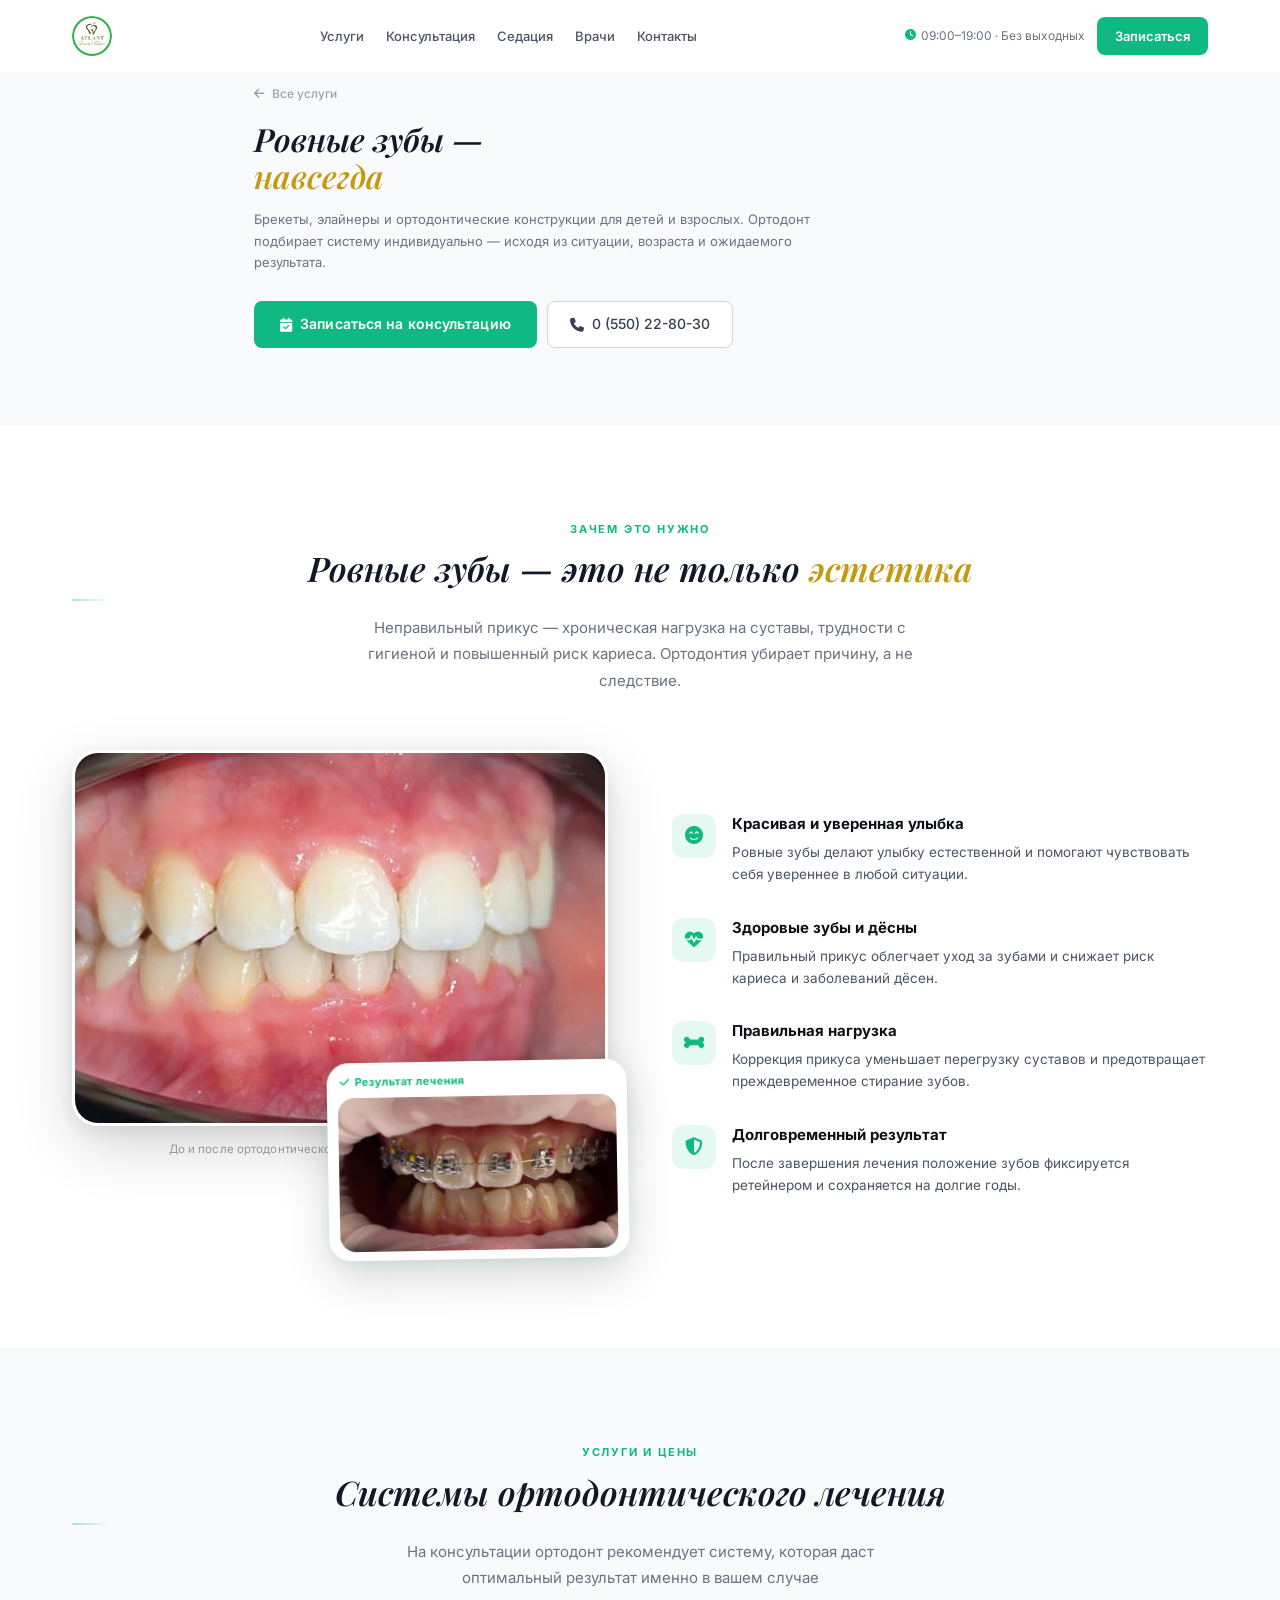
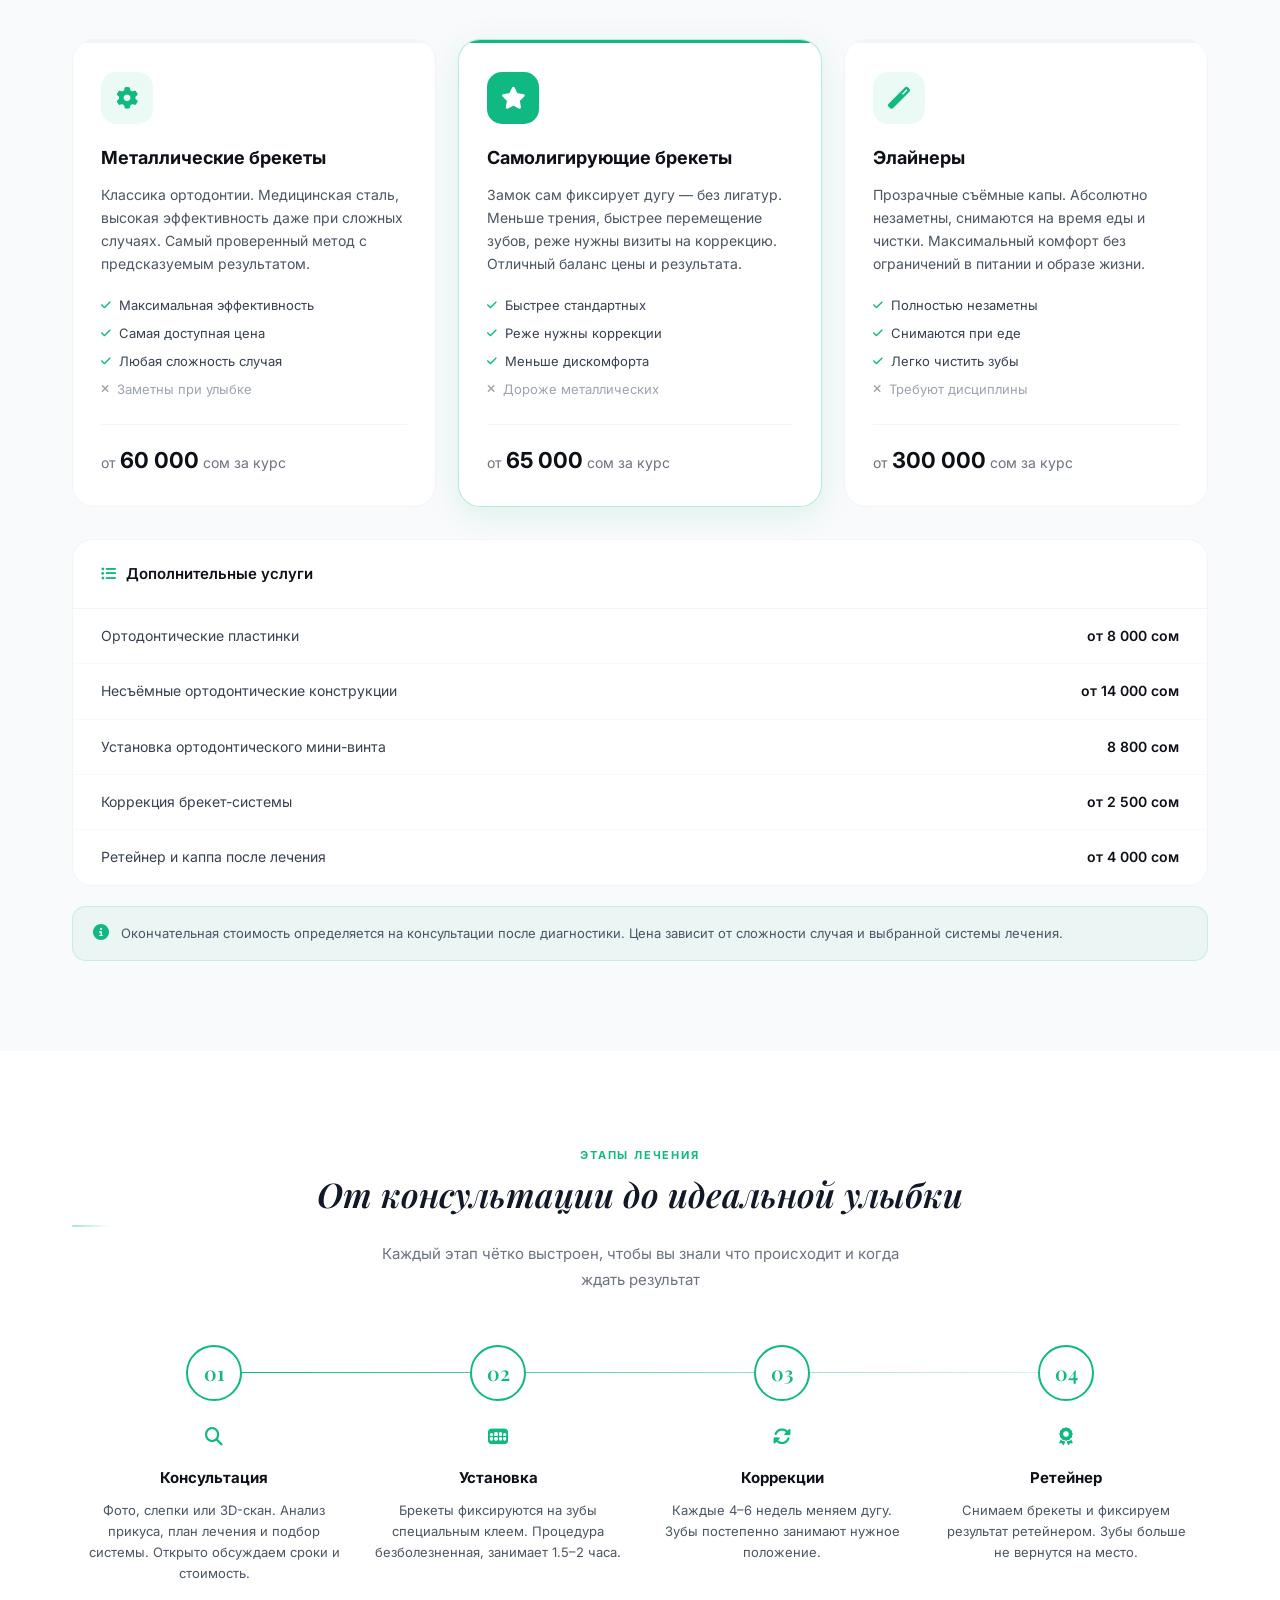
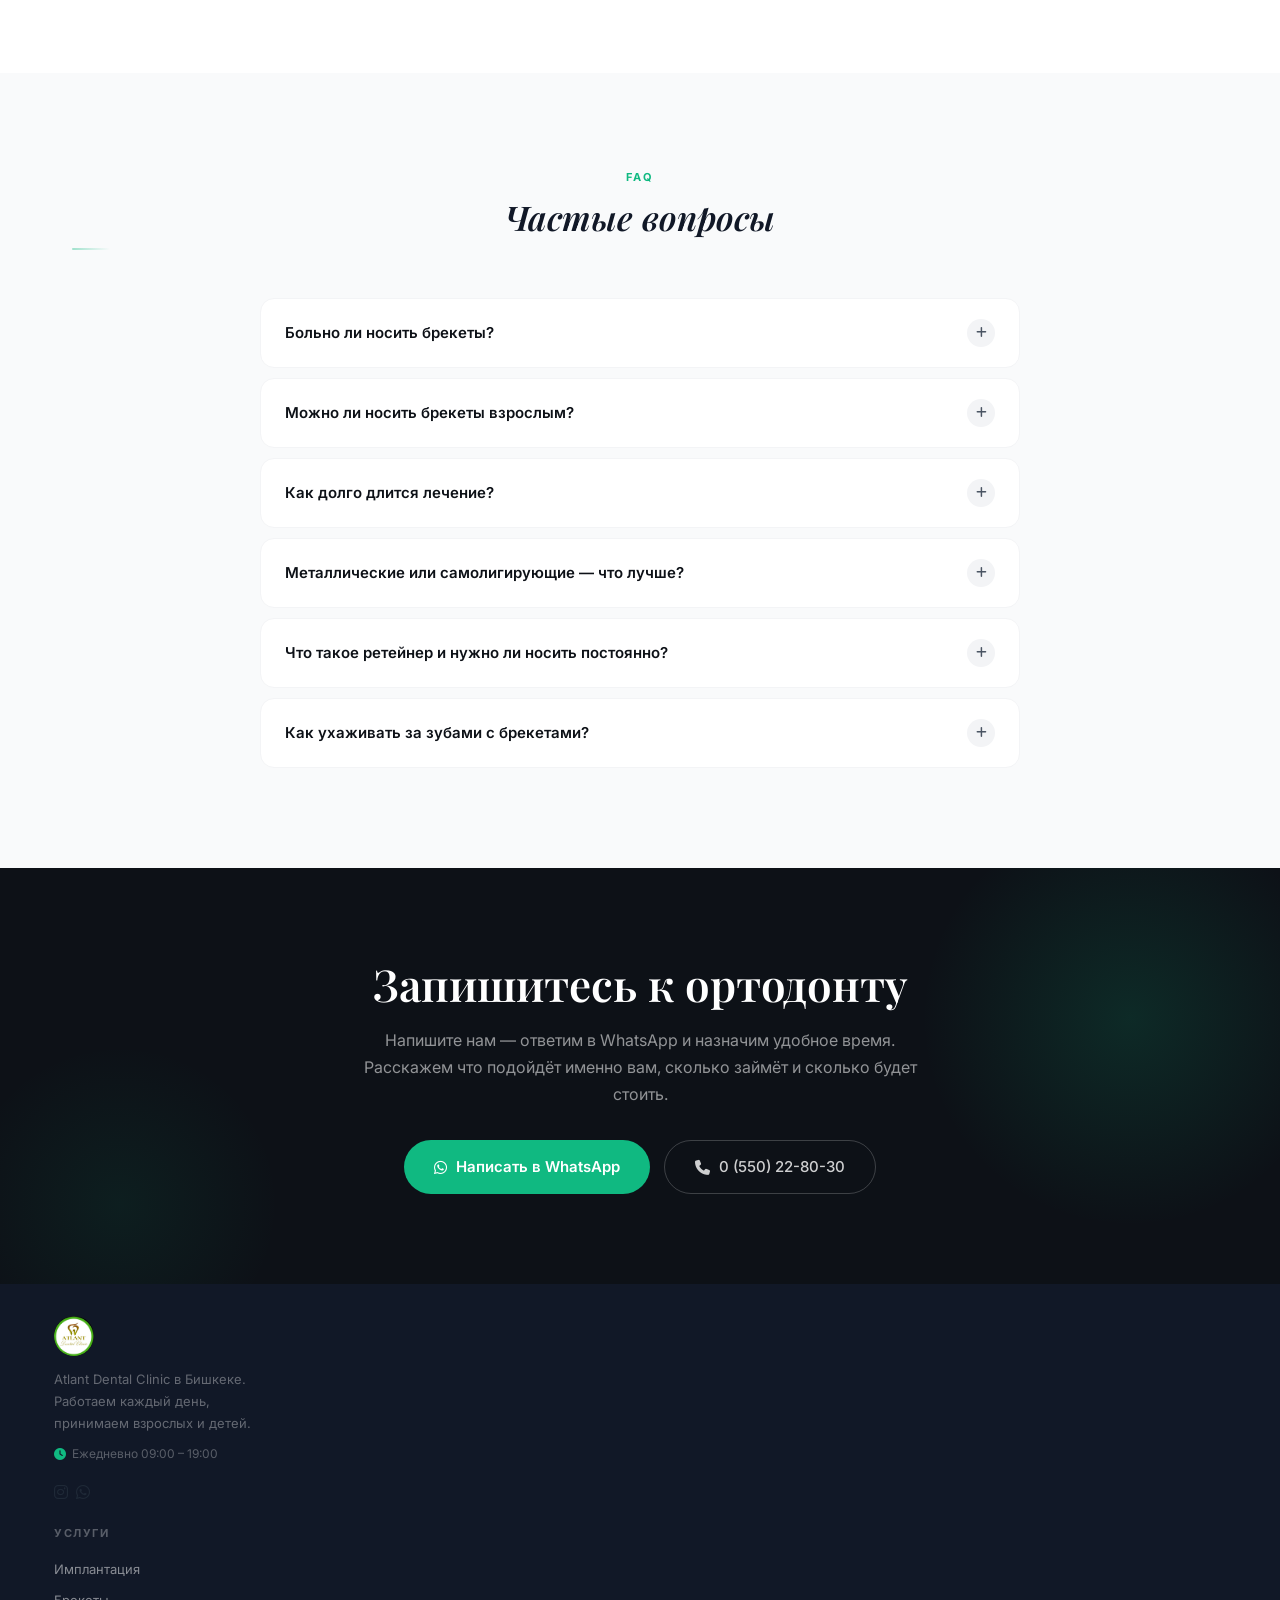
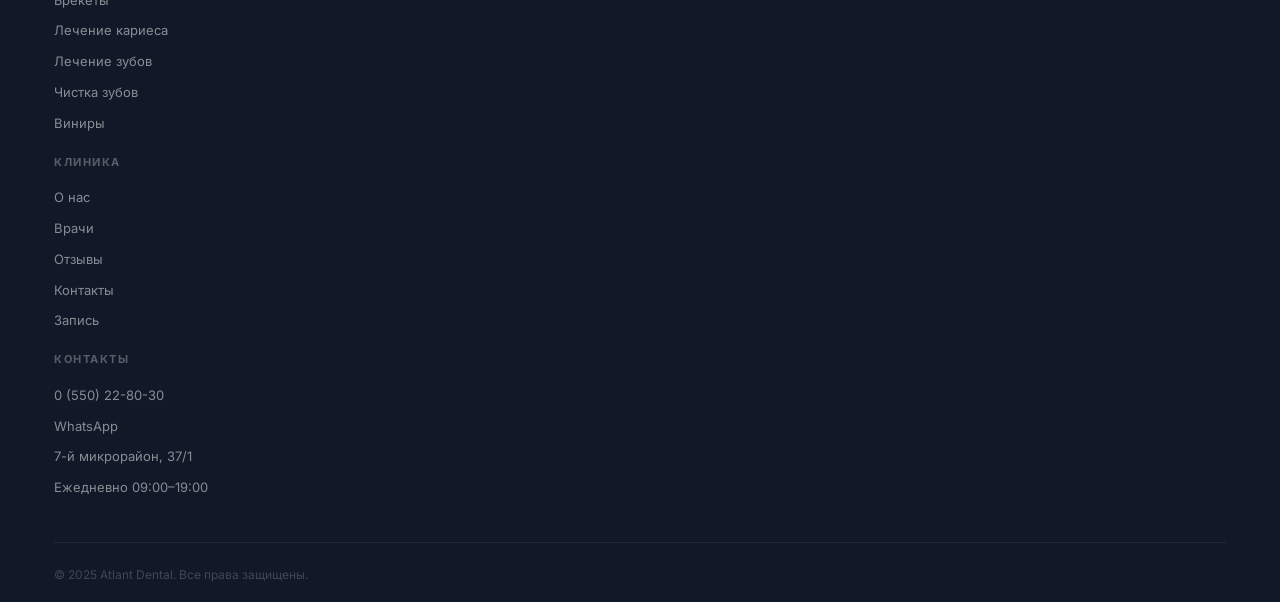
==== commit dec97af2: "feat: all pending changes - braces/veneers/implants redesigns, new images" ====
--- a/braces.html
+++ b/braces.html
@@ -38,12 +38,34 @@
     .ord-strip-num{font-family:'Playfair Display',serif;font-size:32px;font-weight:600;color:var(--primary);line-height:1;flex-shrink:0;}
     .ord-strip-label{font-size:13px;color:var(--gray-600);line-height:1.4;}
     .ord-why{padding:90px 0;background:#fff;}
-    .ord-why-grid{display:grid;grid-template-columns:repeat(4,1fr);gap:20px;margin-top:48px;}
-    .ord-why-card{background:var(--gray-50);border:1px solid var(--gray-100);border-radius:18px;padding:28px 24px;transition:transform .25s,box-shadow .25s;}
-    .ord-why-card:hover{transform:translateY(-4px);box-shadow:0 12px 32px rgba(16,185,129,.08);}
-    .ord-why-icon{width:48px;height:48px;border-radius:13px;background:rgba(16,185,129,.10);display:flex;align-items:center;justify-content:center;color:var(--primary);font-size:20px;margin-bottom:18px;}
-    .ord-why-title{font-size:15px;font-weight:600;color:#0d1117;margin-bottom:8px;}
-    .ord-why-desc{font-size:13.5px;color:var(--gray-600);line-height:1.6;}
+    .ord-why-split{display:grid;grid-template-columns:1fr 1fr;gap:64px;align-items:center;margin-top:56px;}
+    @keyframes ord-float{0%,100%{transform:translateY(0);}50%{transform:translateY(-10px);}}
+    @keyframes ord-float-card{0%,100%{transform:translateY(0) rotate(-1deg);}50%{transform:translateY(-7px) rotate(-1deg);}}
+    .ord-why-photos{position:relative;padding-bottom:100px;}
+    .ord-why-photo-main{
+      border-radius:26px;overflow:hidden;border:3px solid #fff;line-height:0;
+      box-shadow:0 20px 60px rgba(0,0,0,0.16),0 6px 20px rgba(0,0,0,0.08);
+      animation:ord-float 5s ease-in-out infinite;
+      will-change:transform;
+    }
+    .ord-why-photo-main img{width:100%;height:370px;object-fit:cover;display:block;}
+    .ord-why-photo-after{
+      position:absolute;bottom:0;right:-20px;width:56%;background:#fff;
+      border-radius:22px;padding:8px 8px 6px;border:3px solid #fff;
+      box-shadow:0 16px 48px rgba(0,0,0,0.16),0 4px 16px rgba(16,185,129,0.10);
+      animation:ord-float-card 5s ease-in-out infinite;
+      animation-delay:0.6s;
+      will-change:transform;
+      transform:rotate(-1deg);
+    }
+    .ord-why-photo-after img{width:100%;border-radius:16px;display:block;}
+    .ord-why-photo-badge{font-size:11px;font-weight:700;color:var(--primary);margin-bottom:6px;padding:0 2px;display:flex;align-items:center;gap:5px;}
+    .ord-why-caption{font-size:11.5px;color:var(--gray-400);margin-top:14px;text-align:center;letter-spacing:.01em;}
+    .ord-why-items{display:flex;flex-direction:column;gap:30px;}
+    .ord-why-item{display:flex;align-items:flex-start;gap:16px;}
+    .ord-why-item-icon{width:44px;height:44px;border-radius:12px;background:rgba(16,185,129,.10);display:flex;align-items:center;justify-content:center;color:var(--primary);font-size:18px;flex-shrink:0;margin-top:2px;}
+    .ord-why-item-title{font-size:15px;font-weight:700;color:#0d1117;margin-bottom:5px;}
+    .ord-why-item-desc{font-size:13.5px;color:var(--gray-600);line-height:1.65;}
     .ord-services{padding:90px 0;background:var(--gray-50);}
     .ord-sys-grid{display:grid;grid-template-columns:repeat(3,1fr);gap:22px;margin-top:48px;margin-bottom:32px;}
     .ord-sys-card{background:#fff;border:1px solid var(--gray-100);border-radius:22px;padding:32px 28px 28px;display:flex;flex-direction:column;position:relative;transition:box-shadow .25s,transform .25s;overflow:hidden;}
@@ -114,7 +136,8 @@
       .ord-strip-item:nth-child(2){border-right:none;}
       .ord-strip-item:nth-child(3),.ord-strip-item:nth-child(4){border-top:1px solid var(--gray-100);}
       .ord-strip-item:nth-child(4){border-right:none;}
-      .ord-why-grid{grid-template-columns:repeat(2,1fr);}
+      .ord-why-split{gap:36px;}
+      .ord-why-photo-after{right:-8px;width:54%;}
       .ord-sys-grid{grid-template-columns:1fr;max-width:520px;margin-left:auto;margin-right:auto;}
       .ord-steps{grid-template-columns:repeat(2,1fr);gap:32px;}
       .ord-steps::before{display:none;}
@@ -123,8 +146,16 @@
       .ord-hero{min-height:auto;padding:100px 0 60px;}
       .ord-hero-circle,.ord-hero-grid-deco{display:none;}
     }
+    @media(max-width:768px){
+      .ord-why-split{grid-template-columns:1fr;gap:20px;}
+      .ord-why-photos{padding-bottom:90px;}
+      .ord-why-photo-main img{height:280px;}
+      .ord-why-photo-after{right:0;width:50%;}
+    }
     @media(max-width:480px){
-      .ord-why-grid{grid-template-columns:1fr;}
+      .ord-why-items{gap:22px;}
+      .ord-why-photo-main img{height:220px;}
+      .ord-why-photo-after{width:48%;}
       .ord-strip-inner{grid-template-columns:1fr 1fr;}
       .ord-strip-item{padding:16px;}
       .ord-strip-num{font-size:24px;}
@@ -182,26 +213,48 @@
       <h2 class="section-title reveal delay-1">Ровные зубы — это не только <em>эстетика</em></h2>
       <p class="section-sub reveal delay-2">Неправильный прикус — хроническая нагрузка на суставы, трудности с гигиеной и повышенный риск кариеса. Ортодонтия убирает причину, а не следствие.</p>
     </div>
-    <div class="ord-why-grid">
-      <div class="ord-why-card reveal delay-1">
-        <div class="ord-why-icon"><i class="fas fa-smile-beam"></i></div>
-        <div class="ord-why-title">Уверенность в улыбке</div>
-        <div class="ord-why-desc">Ровные зубы меняют восприятие себя. Пациенты замечают это уже в первые месяцы лечения.</div>
-      </div>
-      <div class="ord-why-card reveal delay-2">
-        <div class="ord-why-icon"><i class="fas fa-heartbeat"></i></div>
-        <div class="ord-why-title">Здоровье дёсен</div>
-        <div class="ord-why-desc">Ровные зубы легче чистить. Меньше налёта, воспалений и риска развития пародонтита.</div>
-      </div>
-      <div class="ord-why-card reveal delay-3">
-        <div class="ord-why-icon"><i class="fas fa-bone"></i></div>
-        <div class="ord-why-title">Меньше нагрузки</div>
-        <div class="ord-why-desc">Неправильный прикус перегружает ВНЧС. Коррекция снимает головные боли и щелчки в челюсти.</div>
-      </div>
-      <div class="ord-why-card reveal delay-4">
-        <div class="ord-why-icon"><i class="fas fa-shield-alt"></i></div>
-        <div class="ord-why-title">Результат навсегда</div>
-        <div class="ord-why-desc">Ретейнер после лечения фиксирует положение зубов. Один раз — и на всю жизнь.</div>
+    <div class="ord-why-split">
+      <!-- Фотографии -->
+      <div class="ord-why-photos reveal delay-1">
+        <div class="ord-why-photo-main">
+          <img src="images/brakets1.png" alt="Брекеты в процессе лечения"/>
+        </div>
+        <div class="ord-why-photo-after">
+          <div class="ord-why-photo-badge"><i class="fas fa-check"></i> Результат лечения</div>
+          <img src="images/brakets2.png" alt="Ровные зубы после ортодонтического лечения"/>
+        </div>
+        <p class="ord-why-caption">До и после ортодонтического лечения · Atlant Dental Clinic</p>
+      </div>
+      <!-- Преимущества -->
+      <div class="ord-why-items reveal delay-2">
+        <div class="ord-why-item">
+          <div class="ord-why-item-icon"><i class="fas fa-smile-beam"></i></div>
+          <div>
+            <div class="ord-why-item-title">Красивая и уверенная улыбка</div>
+            <div class="ord-why-item-desc">Ровные зубы делают улыбку естественной и помогают чувствовать себя увереннее в любой ситуации.</div>
+          </div>
+        </div>
+        <div class="ord-why-item">
+          <div class="ord-why-item-icon"><i class="fas fa-heartbeat"></i></div>
+          <div>
+            <div class="ord-why-item-title">Здоровые зубы и дёсны</div>
+            <div class="ord-why-item-desc">Правильный прикус облегчает уход за зубами и снижает риск кариеса и заболеваний дёсен.</div>
+          </div>
+        </div>
+        <div class="ord-why-item">
+          <div class="ord-why-item-icon"><i class="fas fa-bone"></i></div>
+          <div>
+            <div class="ord-why-item-title">Правильная нагрузка</div>
+            <div class="ord-why-item-desc">Коррекция прикуса уменьшает перегрузку суставов и предотвращает преждевременное стирание зубов.</div>
+          </div>
+        </div>
+        <div class="ord-why-item">
+          <div class="ord-why-item-icon"><i class="fas fa-shield-alt"></i></div>
+          <div>
+            <div class="ord-why-item-title">Долговременный результат</div>
+            <div class="ord-why-item-desc">После завершения лечения положение зубов фиксируется ретейнером и сохраняется на долгие годы.</div>
+          </div>
+        </div>
       </div>
     </div>
   </div>
@@ -402,17 +455,9 @@
   burger.addEventListener('click', () => { burger.classList.toggle('active'); mobileMenu.classList.toggle('active'); document.body.classList.add('no-scroll'); });
   document.querySelectorAll('.mob-link').forEach(l => l.addEventListener('click', closeMobile));
   const revealObs = new IntersectionObserver(entries => entries.forEach(e => {
-    if (e.isIntersecting) { e.target.classList.add('visible'); revealObs.unobserve(e.target); }
+    if (e.isIntersecting) e.target.classList.add('visible');
   }), { threshold: 0.08 });
   document.querySelectorAll('.reveal').forEach(el => revealObs.observe(el));
-  document.querySelectorAll('.ord-faq-q').forEach(btn => {
-    btn.addEventListener('click', () => {
-      const item = btn.parentElement;
-      const isOpen = item.classList.contains('open');
-      document.querySelectorAll('.ord-faq-item').forEach(i => i.classList.remove('open'));
-      if (!isOpen) item.classList.add('open');
-    });
-  });
 </script>
 </body>
 </html>
--- a/style.css
+++ b/style.css
@@ -296,14 +296,11 @@
   width: 100%;
   height: 100%;
   object-fit: contain;
-  opacity: 0.55;
+  opacity: 0.82;
   display: block;
 }
 .hero-deco-logo-veil {
-  position: absolute;
-  inset: 0;
-  background: radial-gradient(ellipse at center, rgba(255,255,255,0) 20%, rgba(255,255,255,0.15) 100%);
-  pointer-events: none;
+  display: none;
 }
 @keyframes heroDrift {
   0%   { transform: translateY(-50%); }
@@ -1142,10 +1139,9 @@
   position: relative; overflow: hidden;
 }
 
-.slider-wrap { overflow: hidden; margin: 0 -4px; margin-top: 36px; }
-.slider-track { display: flex; gap: 16px; transition: transform 0.4s cubic-bezier(0.4,0,0.2,1); padding: 4px; }
+.slider-wrap { overflow: hidden; margin-top: 36px; }
+.slider-track { display: grid; grid-auto-flow: column; grid-auto-columns: calc(33.333% - 16px); gap: 24px; transition: transform 0.4s cubic-bezier(0.4,0,0.2,1); }
 .review-card {
-  flex: 0 0 calc(33.333% - 12px);
   min-width: 0;
   background: #fff;
   border: 1px solid var(--gray-200);
@@ -1542,6 +1538,31 @@
 .sp-installment strong { font-size: 14px; font-weight: 600; color: var(--gray-900); display: block; margin-bottom: 2px; }
 .sp-installment span { font-size: 13px; color: var(--gray-500); }
 
+/* SUBPAGE: BRC PRICING (used by implants + legacy pages) */
+.brc-main-systems { display: grid; grid-template-columns: repeat(3, 1fr); gap: 18px; margin-bottom: 28px; }
+.brc-sys-card { background: #fff; border: 1px solid var(--gray-100); border-radius: 18px; padding: 24px 20px; display: flex; flex-direction: column; position: relative; transition: box-shadow 0.25s, transform 0.25s; }
+.brc-sys-card:hover { box-shadow: 0 12px 32px rgba(0,0,0,0.07); transform: translateY(-2px); }
+.brc-sys-card--popular { border-color: var(--primary); box-shadow: 0 4px 20px rgba(16,185,129,0.10); }
+.brc-sys-badge-top { font-size: 11px; font-weight: 600; letter-spacing: 0.07em; text-transform: uppercase; color: var(--gray-500); background: var(--gray-100); border-radius: 100px; padding: 3px 10px; display: inline-block; margin-bottom: 14px; }
+.brc-sys-badge-top--green { background: rgba(16,185,129,0.12); color: var(--primary); }
+.brc-sys-icon { font-size: 22px; color: var(--primary); margin-bottom: 12px; }
+.brc-sys-name { font-size: 16px; font-weight: 700; color: var(--gray-900); margin-bottom: 8px; }
+.brc-sys-desc { font-size: 13px; color: var(--gray-500); line-height: 1.6; flex: 1; margin-bottom: 16px; }
+.brc-sys-price { font-size: 14px; color: var(--gray-500); border-top: 1px solid var(--gray-100); padding-top: 14px; }
+.brc-sys-price span { font-size: 22px; font-weight: 700; color: var(--gray-900); }
+.brc-add-services { background: #fff; border: 1px solid var(--gray-100); border-radius: 18px; overflow: hidden; margin-bottom: 20px; }
+.brc-add-title { padding: 18px 24px; border-bottom: 1px solid var(--gray-100); font-size: 14px; font-weight: 600; color: var(--gray-900); }
+.brc-add-grid { display: flex; flex-direction: column; }
+.brc-add-row { display: flex; align-items: center; gap: 8px; padding: 13px 24px; border-bottom: 1px solid var(--gray-50); font-size: 14px; transition: background 0.15s; }
+.brc-add-row:last-child { border-bottom: none; }
+.brc-add-row:hover { background: var(--gray-50); }
+.brc-add-name { color: var(--gray-700); flex-shrink: 0; }
+.brc-add-dots { flex: 1; border-bottom: 1px dashed var(--gray-200); margin: 0 8px; }
+.brc-add-price { font-weight: 600; color: var(--gray-900); white-space: nowrap; }
+.brc-price-note { display: flex; align-items: flex-start; gap: 10px; background: rgba(16,185,129,0.05); border: 1px solid rgba(16,185,129,0.15); border-radius: 12px; padding: 14px 18px; font-size: 13px; color: var(--gray-500); line-height: 1.6; margin-top: 4px; }
+.brc-price-note i { color: var(--primary); font-size: 15px; flex-shrink: 0; margin-top: 1px; }
+@media (max-width: 768px) { .brc-main-systems { grid-template-columns: 1fr; } }
+
 /* SUBPAGE: PRICE TABLE */
 .sp-price-table { border: 1px solid var(--gray-200); border-radius: var(--radius-lg); overflow: hidden; margin-bottom: 20px; }
 .sp-price-row { display: flex; justify-content: space-between; align-items: center; padding: 13px 18px; border-bottom: 1px solid var(--gray-100); font-size: 14px; }
@@ -1849,49 +1870,19 @@
   .nav-inner { padding: 0 14px; }
 
   /* Hero */
-  #hero { padding: 84px 0 44px; }
-  .hero-title { font-size: clamp(26px, 7.5vw, 32px); margin-bottom: 14px; }
+  #hero { min-height: 100svh; }
+  .hero-content { padding: 0 14px; }
+  .hero-title { font-size: clamp(28px, 9vw, 38px); }
+  .hero-sub { font-size: 14px; }
   .hero-btns { flex-direction: column; align-items: stretch; }
-  .hero-btns .btn-green,
-  .hero-btns .btn-hero-outline { justify-content: center; }
-  .hstat-main .hero-stat-num { font-size: 24px; }
-  .hstat-sm .hero-stat-num { font-size: 16px; }
-  .hstat-main { padding: 10px 12px; }
-  .hstat-sm { padding: 8px 10px; }
+  .hero-btns a { justify-content: center; }
+  .hero-stats { flex-wrap: wrap; gap: 14px; }
 
   /* Services */
-  .svc2-grid { grid-template-columns: 1fr; }
-  .svc2-card { border-right: none !important; padding: 18px 16px; }
-  .svc2-card:nth-last-child(1),
-  .svc2-card:nth-last-child(2) { border-bottom: 1px solid var(--gray-200); }
-  .svc2-card:last-child { border-bottom: none; }
-  .svc2-desc { display: none; } /* hide long desc on tiny screens, show name+price only */
-
-  /* Sedation */
-  .sed-cards-grid { grid-template-columns: 1fr; }
-  .sed-question { font-size: clamp(22px, 7vw, 30px); }
-  .sed-subtitle { font-size: 13px; }
-  .sed-for-list li { font-size: 13px; }
-  .sed-photo-img { aspect-ratio: 4/3; }
-  .sed-photo-badge { left: 14px; bottom: 14px; padding: 9px 12px 9px 10px; gap: 8px; }
-  .sed-badge-icon { width: 30px; height: 30px; font-size: 13px; }
-  .sed-badge-text strong { font-size: 12px; }
-  .sed-badge-text span { font-size: 10px; }
-  .sed-ls-num { font-size: 18px; }
-
-  /* Doctors */
-  .doc2-grid { grid-template-columns: 1fr 1fr; gap: 10px; }
-  .doc2-card { padding: 14px 10px 12px; }
-  .doc2-ava { width: 72px; height: 72px; }
-  .doc2-name { font-size: 13px; }
-  .doc2-spec { font-size: 9px; }
-
-  /* Reviews */
-  .review-card { flex: 0 0 88vw; }
-
-  /* Appointment */
-  .appt-form { padding: 16px; }
-  .section-title { font-size: clamp(24px, 7vw, 34px); }
+  .services-grid { grid-template-columns: 1fr; gap: 12px; }
+
+  /* Nav */
+  .burger { display: flex; margin-left: auto; margin-right: 0; }
 
   /* Contacts */
   .contact-cards { grid-template-columns: 1fr; }
@@ -1918,3 +1909,40 @@
   .sp-installment { flex-direction: column; gap: 10px; padding: 16px; }
   .sp-cta-inner { padding: 0 4px; }
 }
+4px 10px 12px; }
+  .doc2-ava { width: 72px; height: 72px; }
+  .doc2-name { font-size: 13px; }
+  .doc2-spec { font-size: 9px; }
+
+  /* Reviews */
+  .review-card { flex: 0 0 88vw; }
+
+  /* Appointment */
+  .appt-form { padding: 16px; }
+  .section-title { font-size: clamp(24px, 7vw, 34px); }
+
+  /* Contacts */
+  .contact-cards { grid-template-columns: 1fr; }
+  .hours-row { font-size: 12px; }
+
+  /* Footer */
+  .footer-top { grid-template-columns: 1fr; gap: 20px; }
+  .footer-inner { padding: 32px 14px 18px; }
+
+  /* Subpages */
+  .sp-hero { padding: 80px 0 40px; }
+  .sp-hero-inner { padding: 0 14px; }
+  .sp-hero-title { font-size: clamp(24px, 7vw, 32px); line-height: 1.18; }
+  .sp-hero-sub { font-size: 13px; line-height: 1.65; }
+  .sp-back { font-size: 12px; margin-bottom: 16px; }
+  .sp-hero-stats { gap: 18px; flex-wrap: wrap; padding-top: 18px; }
+  .sp-stat-num { font-size: 20px; }
+  .sp-stat-lbl { font-size: 11px; }
+  .sp-cards { grid-template-columns: 1fr; }
+  .sp-who-grid { grid-template-columns: 1fr; }
+  .sp-price-grid { grid-template-columns: 1fr; }
+  .sp-type-grid { grid-template-columns: 1fr; }
+  .sp-about-grid { gap: 24px; }
+  .sp-installment { flex-direction: column; gap: 10px; padding: 16px; }
+  .sp-cta-inner { padding: 0 4px; }
+}
